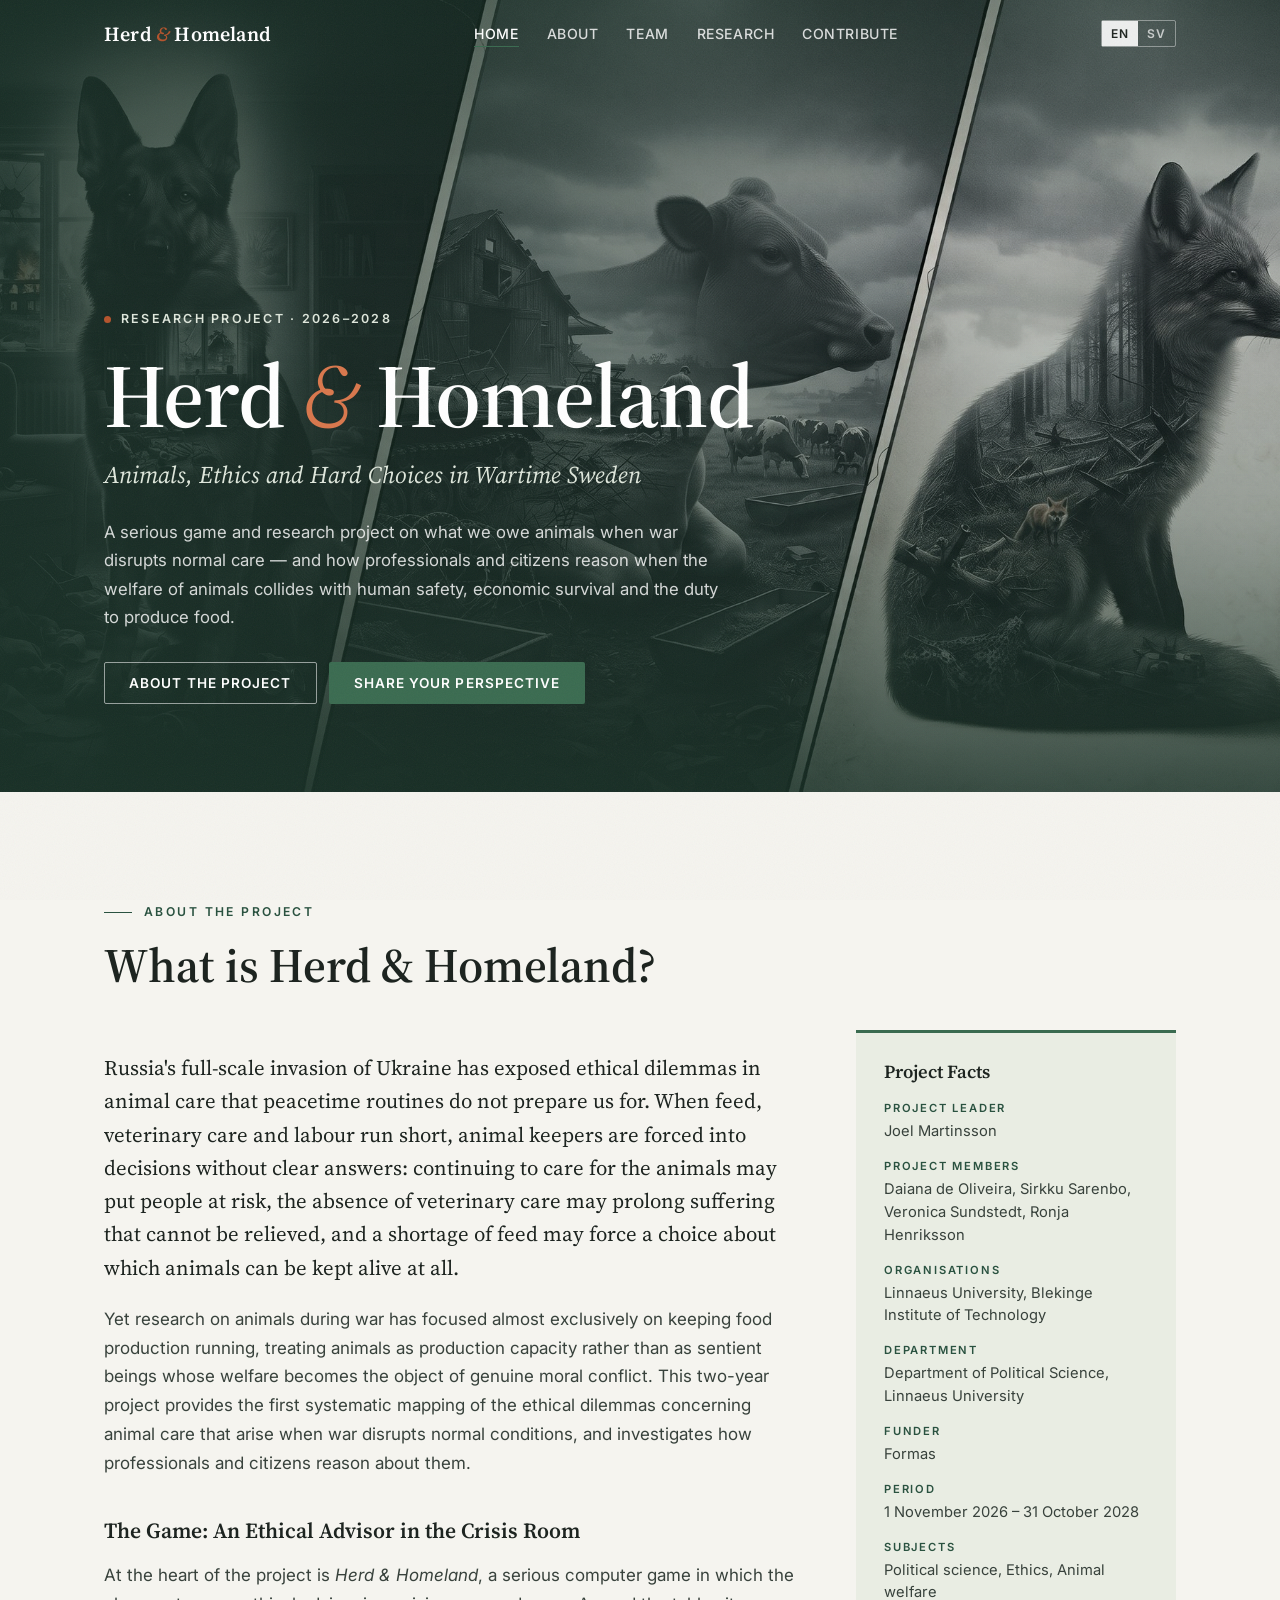
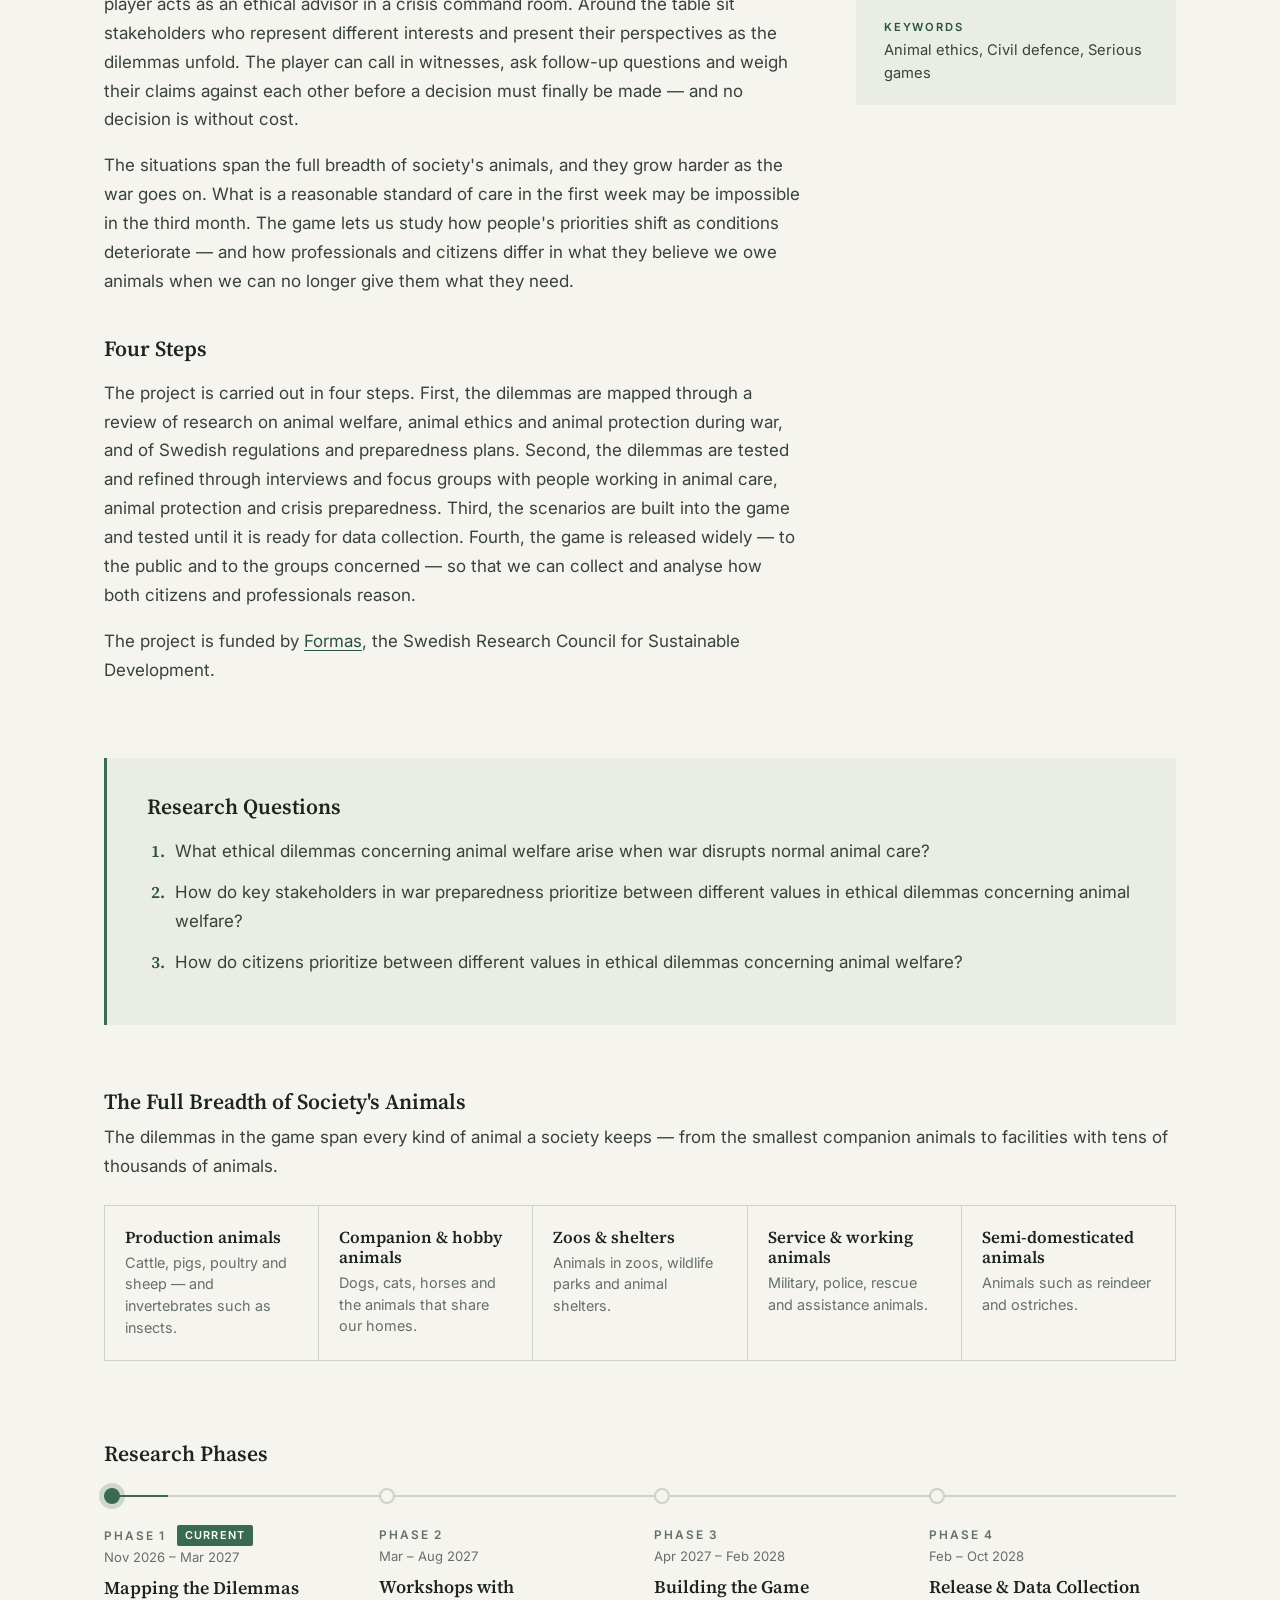
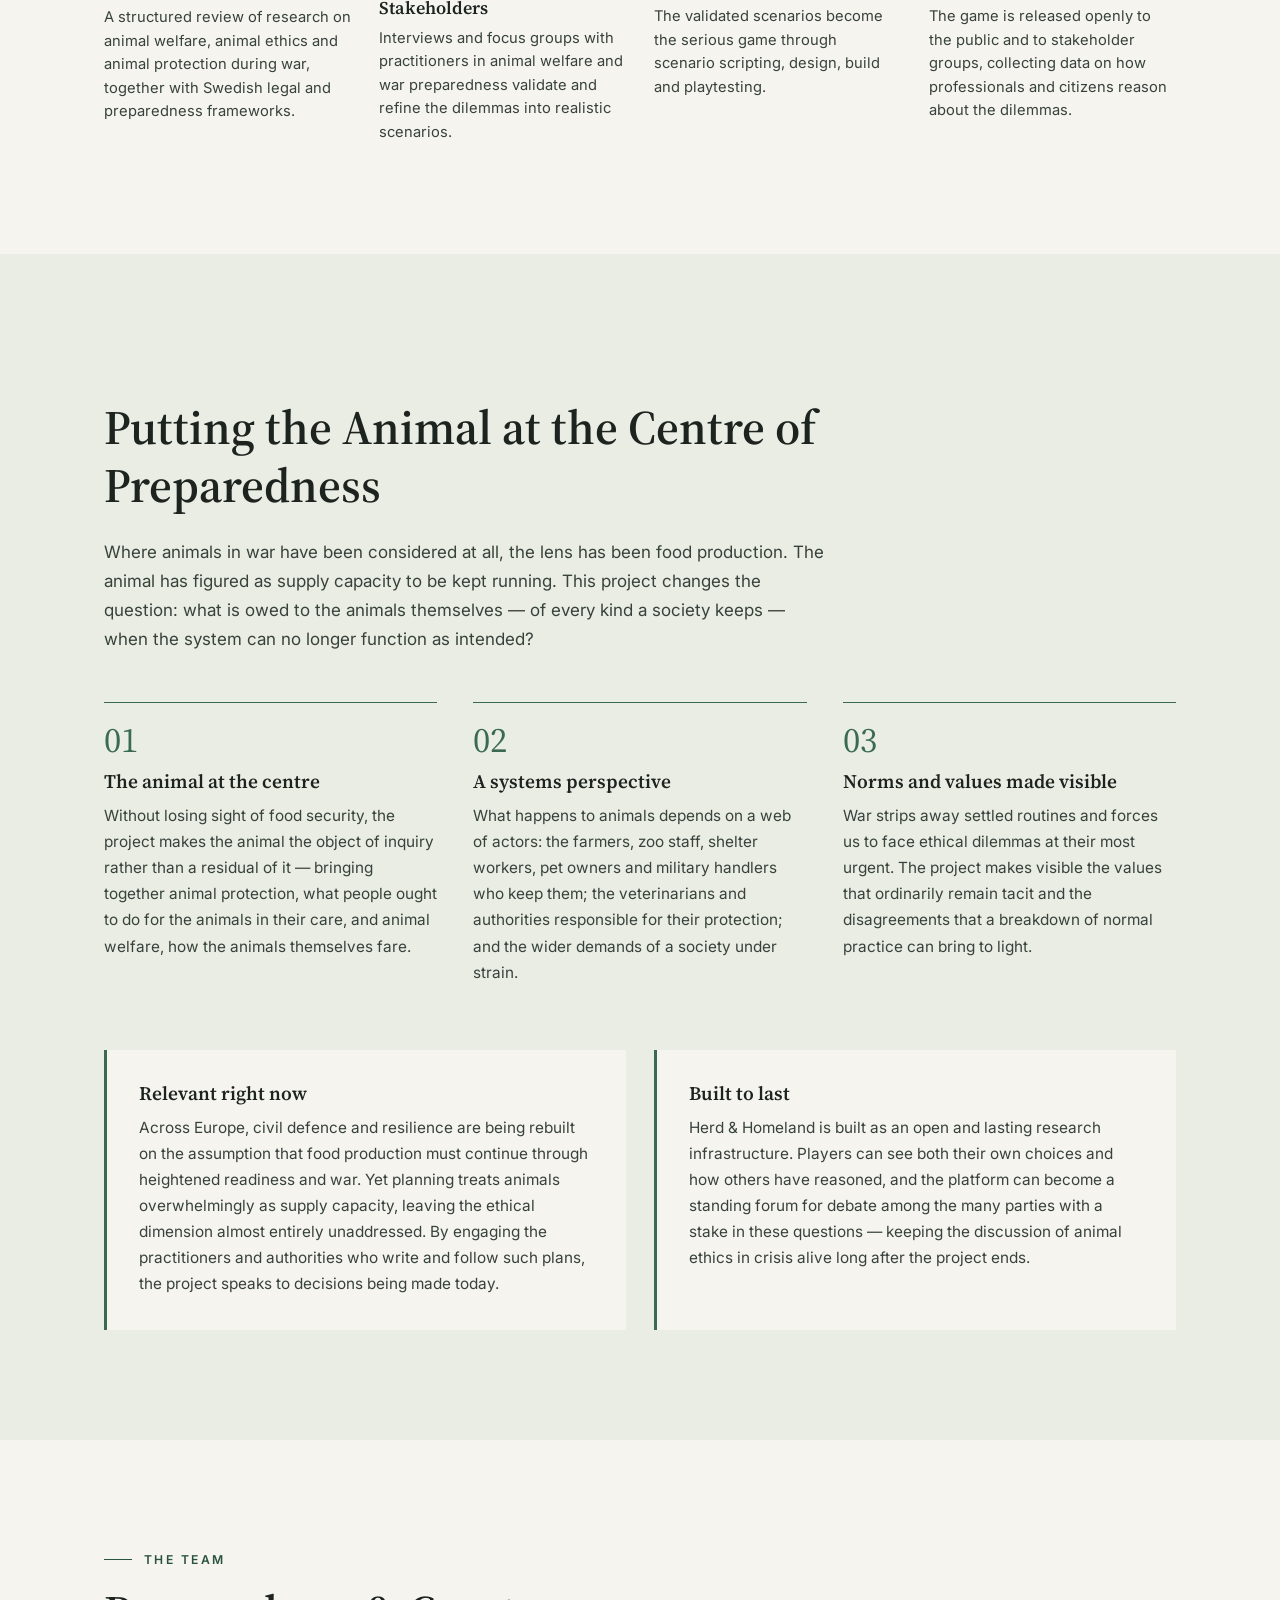
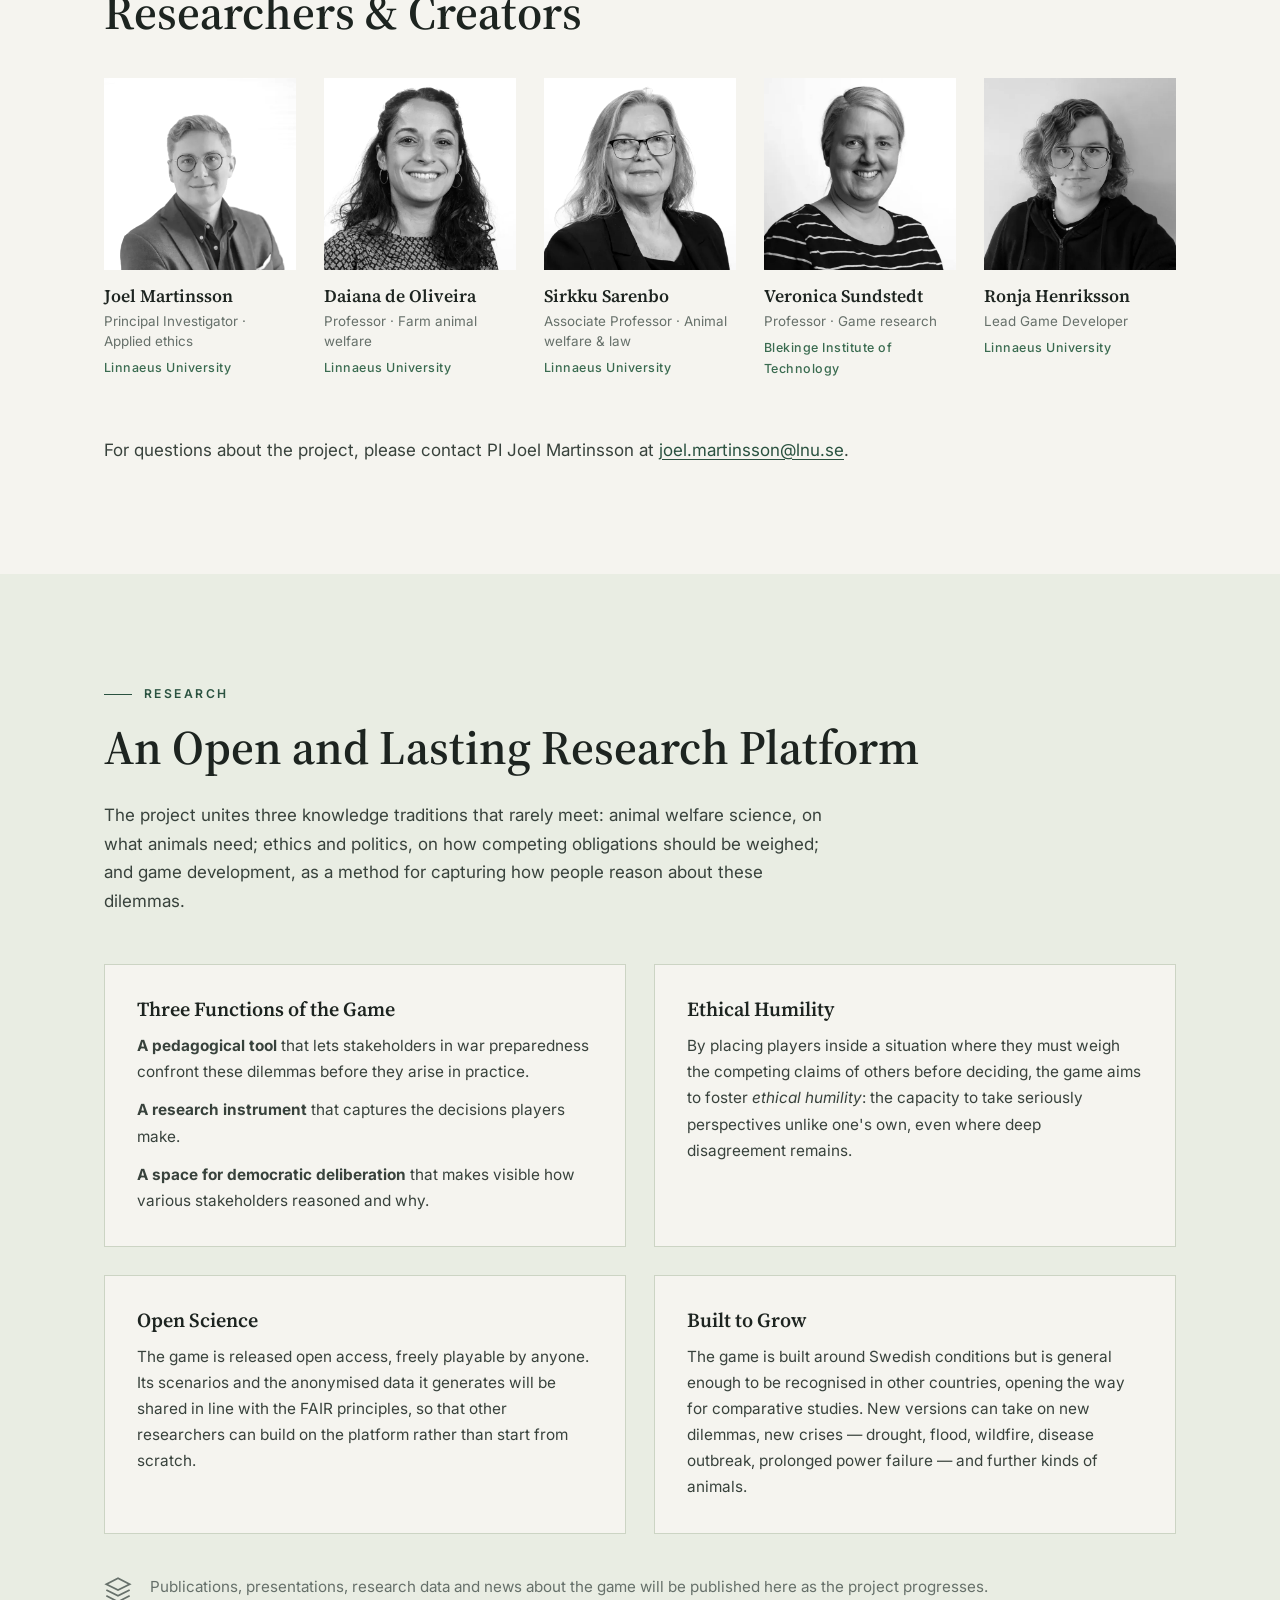
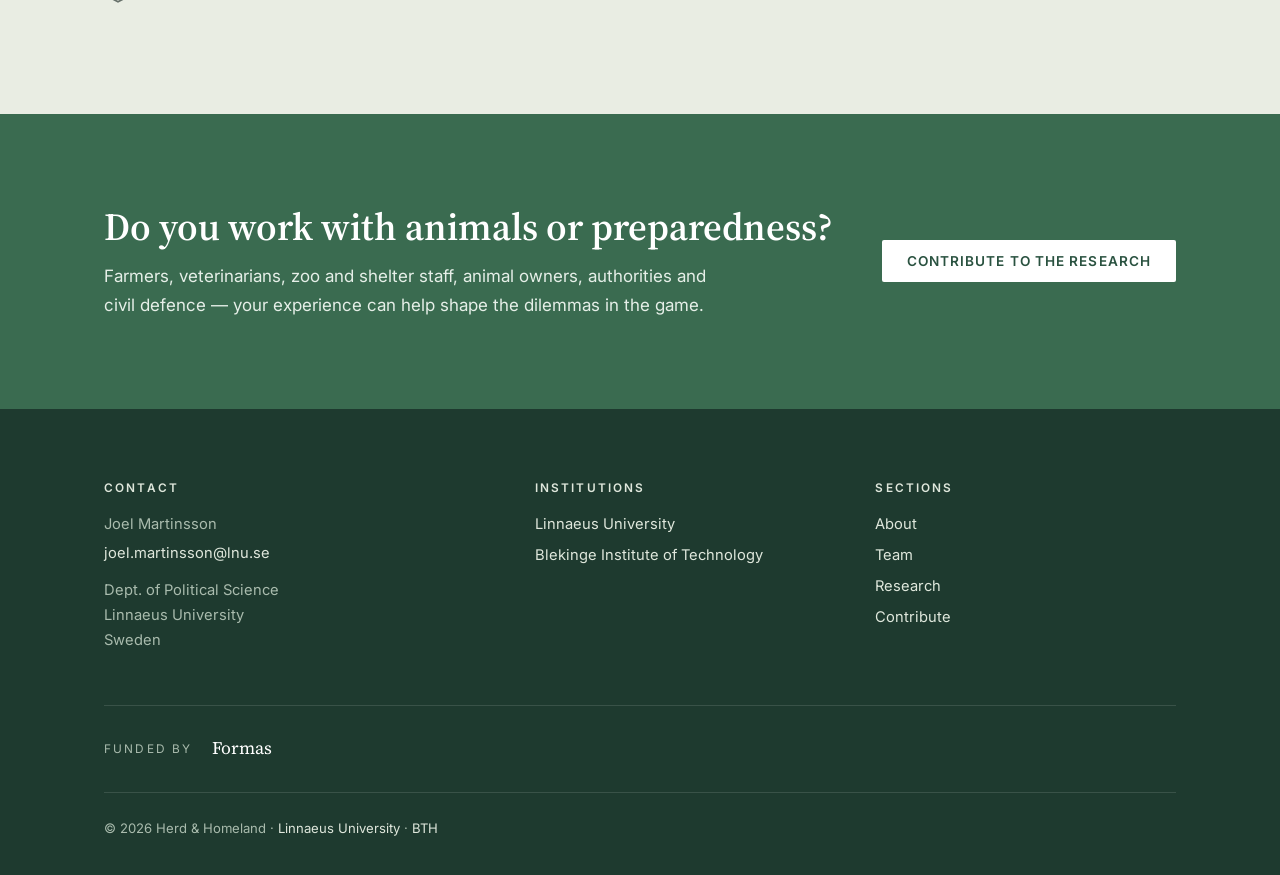
==== index.html @ 8de68e04 "Lighter green design, project facts panel, expanded text and Why It Matters section Co-Authored-By: " ====
<!DOCTYPE html>
<html lang="en">
<head>
    <meta charset="UTF-8">
    <meta name="viewport" content="width=device-width, initial-scale=1.0">
    <title>Herd &amp; Homeland</title>
    <meta name="description" content="Herd &amp; Homeland — a research game on animals, ethics and hard choices in wartime Sweden. A Formas-funded project at Linnaeus University and Blekinge Institute of Technology.">
    <link rel="canonical" href="https://animalsinwar.com/">

    <!-- Open Graph -->
    <meta property="og:type" content="website">
    <meta property="og:url" content="https://animalsinwar.com/">
    <meta property="og:title" content="Herd &amp; Homeland — Animals, Ethics and Hard Choices in Wartime Sweden">
    <meta property="og:description" content="A serious game and research project on the ethical dilemmas of animal care when war disrupts normal conditions.">
    <meta property="og:image" content="https://animalsinwar.com/images/og-image.jpg">
    <meta property="og:locale" content="en_US">
    <meta property="og:locale:alternate" content="sv_SE">
    <meta property="og:site_name" content="Herd &amp; Homeland">

    <!-- Twitter Card -->
    <meta name="twitter:card" content="summary_large_image">
    <meta name="twitter:title" content="Herd &amp; Homeland — Animals, Ethics and Hard Choices in Wartime Sweden">
    <meta name="twitter:description" content="A serious game and research project on the ethical dilemmas of animal care when war disrupts normal conditions.">
    <meta name="twitter:image" content="https://animalsinwar.com/images/og-image.jpg">

    <meta name="keywords" content="Herd and Homeland, animal ethics, animal welfare, civil defence, war preparedness, serious games, Formas, Linnaeus University, BTH">
    <meta name="author" content="Joel Martinsson, Linnaeus University">
    <meta name="robots" content="index, follow">

    <link rel="preconnect" href="https://fonts.googleapis.com">
    <link rel="preconnect" href="https://fonts.gstatic.com" crossorigin>
    <link href="https://fonts.googleapis.com/css2?family=Source+Serif+4:ital,opsz,wght@0,8..60,400;0,8..60,600;1,8..60,400&family=Inter:wght@400;500;600&display=swap" rel="stylesheet">
    <link rel="stylesheet" href="css/style.css?v=3">
    <link rel="icon" type="image/svg+xml" href="images/favicon.svg">
</head>
<body>

    <!-- ===== NAVIGATION ===== -->
    <nav class="navbar" id="navbar">
        <div class="nav-inner">
            <a href="#home" class="nav-logo">Herd <span class="amp">&amp;</span> Homeland</a>
            <ul class="nav-links" id="navLinks">
                <li><a href="#home" class="active" data-en="Home" data-sv="Hem">Home</a></li>
                <li><a href="#about" data-en="About" data-sv="Om projektet">About</a></li>
                <li><a href="#team" data-en="Team" data-sv="Teamet">Team</a></li>
                <li><a href="#research" data-en="Research" data-sv="Forskning">Research</a></li>
                <li><a href="contribute.html" data-en="Contribute" data-sv="Medverka">Contribute</a></li>
            </ul>
            <div class="nav-right">
                <button class="lang-switch" id="langSwitch" aria-label="Switch language / Byt språk">
                    <span class="lang-en active">EN</span>
                    <span class="lang-sv">SV</span>
                </button>
                <button class="mobile-toggle" id="mobileToggle" aria-label="Menu">
                    <span></span><span></span><span></span>
                </button>
            </div>
        </div>
    </nav>

    <!-- ===== HERO ===== -->
    <header id="home" class="hero">
        <div class="hero-bg">
            <img src="images/hero.jpg" alt="" aria-hidden="true">
            <div class="hero-shade"></div>
        </div>
        <div class="hero-content">
            <div class="hero-label">
                <span class="label-dot"></span>
                <span data-en="Research Project · 2026–2028" data-sv="Forskningsprojekt · 2026–2028">Research Project · 2026–2028</span>
            </div>
            <h1>Herd <span class="amp">&amp;</span> Homeland</h1>
            <p class="hero-subtitle" data-en="Animals, Ethics and Hard Choices in Wartime Sweden" data-sv="Djur, etik och svåra val i krigets Sverige">Animals, Ethics and Hard Choices in Wartime Sweden</p>
            <p class="hero-desc" data-en="A serious game and research project on what we owe animals when war disrupts normal care — and how professionals and citizens reason when the welfare of animals collides with human safety, economic survival and the duty to produce food." data-sv="Ett seriöst spel och forskningsprojekt om vad vi är skyldiga djuren när krig stör den normala djurhållningen — och hur yrkesverksamma och medborgare resonerar när djurens välfärd krockar med människors säkerhet, ekonomisk överlevnad och plikten att producera livsmedel.">A serious game and research project on what we owe animals when war disrupts normal care — and how professionals and citizens reason when the welfare of animals collides with human safety, economic survival and the duty to produce food.</p>
            <div class="hero-buttons">
                <a href="#about" class="btn btn-ghost" data-en="About the project" data-sv="Om projektet">About the project</a>
                <a href="contribute.html" class="btn btn-primary" data-en="Share your perspective" data-sv="Dela ditt perspektiv">Share your perspective</a>
            </div>
        </div>
    </header>

    <!-- ===== ABOUT ===== -->
    <section id="about" class="section">
        <div class="container">
            <div class="section-eyebrow" data-en="About the Project" data-sv="Om projektet">About the Project</div>
            <h2 class="section-heading" data-en="What is Herd &amp; Homeland?" data-sv="Vad är Herd &amp; Homeland?">What is Herd &amp; Homeland?</h2>

            <div class="about-layout">
            <div class="about-content">
                <p class="lead" data-en="Russia's full-scale invasion of Ukraine has exposed ethical dilemmas in animal care that peacetime routines do not prepare us for. When feed, veterinary care and labour run short, animal keepers are forced into decisions without clear answers: continuing to care for the animals may put people at risk, the absence of veterinary care may prolong suffering that cannot be relieved, and a shortage of feed may force a choice about which animals can be kept alive at all." data-sv="Rysslands fullskaliga invasion av Ukraina har blottlagt etiska dilemman i djurhållningen som fredstida rutiner inte förbereder oss för. När foder, veterinärvård och arbetskraft brister tvingas djurhållare till beslut utan tydliga svar: att fortsätta vårda djuren kan utsätta människor för fara, avsaknaden av veterinärvård kan förlänga ett lidande som inte kan lindras, och brist på foder kan tvinga fram ett val om vilka djur som överhuvudtaget kan hållas vid liv.">Russia's full-scale invasion of Ukraine has exposed ethical dilemmas in animal care that peacetime routines do not prepare us for. When feed, veterinary care and labour run short, animal keepers are forced into decisions without clear answers: continuing to care for the animals may put people at risk, the absence of veterinary care may prolong suffering that cannot be relieved, and a shortage of feed may force a choice about which animals can be kept alive at all.</p>

                <p data-en="Yet research on animals during war has focused almost exclusively on keeping food production running, treating animals as production capacity rather than as sentient beings whose welfare becomes the object of genuine moral conflict. This two-year project provides the first systematic mapping of the ethical dilemmas concerning animal care that arise when war disrupts normal conditions, and investigates how professionals and citizens reason about them." data-sv="Ändå har forskningen om djur under krig nästan uteslutande handlat om hur livsmedelsproduktionen ska hållas igång, där djuren behandlas som produktionskapacitet snarare än som kännande varelser vars välfärd blir föremål för verklig moralisk konflikt. Detta tvååriga projekt ger den första systematiska kartläggningen av de etiska dilemman kring djuromsorg som uppstår när krig stör den normala djurhållningen, och undersöker hur yrkesverksamma och medborgare resonerar kring dem.">Yet research on animals during war has focused almost exclusively on keeping food production running, treating animals as production capacity rather than as sentient beings whose welfare becomes the object of genuine moral conflict. This two-year project provides the first systematic mapping of the ethical dilemmas concerning animal care that arise when war disrupts normal conditions, and investigates how professionals and citizens reason about them.</p>

                <h3 data-en="The Game: An Ethical Advisor in the Crisis Room" data-sv="Spelet: Etisk rådgivare i krisledningsrummet">The Game: An Ethical Advisor in the Crisis Room</h3>
                <p data-en="At the heart of the project is &lt;em&gt;Herd &amp;amp; Homeland&lt;/em&gt;, a serious computer game in which the player acts as an ethical advisor in a crisis command room. Around the table sit stakeholders who represent different interests and present their perspectives as the dilemmas unfold. The player can call in witnesses, ask follow-up questions and weigh their claims against each other before a decision must finally be made — and no decision is without cost." data-sv="Kärnan i projektet är &lt;em&gt;Herd &amp;amp; Homeland&lt;/em&gt;, ett seriöst datorspel där spelaren axlar rollen som etisk rådgivare i ett krisledningsrum. Runt bordet sitter aktörer som företräder olika intressen och ger sina perspektiv allteftersom dilemmana uppstår. Spelaren kan kalla in vittnen, ställa följdfrågor och väga deras anspråk mot varandra innan ett beslut till sist måste fattas — och inget beslut är utan kostnad.">At the heart of the project is <em>Herd &amp; Homeland</em>, a serious computer game in which the player acts as an ethical advisor in a crisis command room. Around the table sit stakeholders who represent different interests and present their perspectives as the dilemmas unfold. The player can call in witnesses, ask follow-up questions and weigh their claims against each other before a decision must finally be made — and no decision is without cost.</p>


                <p data-en="The situations span the full breadth of society's animals, and they grow harder as the war goes on. What is a reasonable standard of care in the first week may be impossible in the third month. The game lets us study how people's priorities shift as conditions deteriorate — and how professionals and citizens differ in what they believe we owe animals when we can no longer give them what they need." data-sv="Situationerna täcker hela bredden av samhällets djur, och de blir svårare ju längre kriget pågår. Det som är en rimlig standard för omsorg den första veckan kan vara omöjligt den tredje månaden. Spelet låter oss studera hur människors prioriteringar förskjuts när förhållandena försämras — och hur yrkesverksamma och medborgare skiljer sig åt i vad de anser att vi är skyldiga djuren när vi inte längre kan ge dem det de behöver.">The situations span the full breadth of society's animals, and they grow harder as the war goes on. What is a reasonable standard of care in the first week may be impossible in the third month. The game lets us study how people's priorities shift as conditions deteriorate — and how professionals and citizens differ in what they believe we owe animals when we can no longer give them what they need.</p>

                <h3 data-en="Four Steps" data-sv="Fyra steg">Four Steps</h3>
                <p data-en="The project is carried out in four steps. First, the dilemmas are mapped through a review of research on animal welfare, animal ethics and animal protection during war, and of Swedish regulations and preparedness plans. Second, the dilemmas are tested and refined through interviews and focus groups with people working in animal care, animal protection and crisis preparedness. Third, the scenarios are built into the game and tested until it is ready for data collection. Fourth, the game is released widely — to the public and to the groups concerned — so that we can collect and analyse how both citizens and professionals reason." data-sv="Projektet genomförs i fyra steg. Först kartläggs dilemmana genom en genomgång av forskning om djurvälfärd, djuretik och djurskydd vid krig samt av svenska regelverk och beredskapsplaner. I det andra steget prövas och förfinas dilemmana genom intervjuer och fokusgrupper med aktörer inom djuromsorg, djurskydd och krisberedskap. I det tredje steget byggs scenarierna in i spelet och testas tills spelet håller för skarp datainsamling. I det fjärde steget sprids spelet brett, till både allmänhet och berörda intressegrupper, så att vi kan samla in och analysera hur såväl medborgare som yrkesverksamma resonerar.">The project is carried out in four steps. First, the dilemmas are mapped through a review of research on animal welfare, animal ethics and animal protection during war, and of Swedish regulations and preparedness plans. Second, the dilemmas are tested and refined through interviews and focus groups with people working in animal care, animal protection and crisis preparedness. Third, the scenarios are built into the game and tested until it is ready for data collection. Fourth, the game is released widely — to the public and to the groups concerned — so that we can collect and analyse how both citizens and professionals reason.</p>

                <p data-en="The project is funded by &lt;a href='https://formas.se/en/start-page.html' target='_blank' rel='noopener'&gt;Formas&lt;/a&gt;, the Swedish Research Council for Sustainable Development." data-sv="Projektet finansieras av &lt;a href='https://formas.se' target='_blank' rel='noopener'&gt;Formas&lt;/a&gt;, ett statligt forskningsråd för hållbar utveckling.">The project is funded by <a href="https://formas.se/en/start-page.html" target="_blank" rel="noopener">Formas</a>, the Swedish Research Council for Sustainable Development.</p>
            </div>


            <aside class="facts">
                <h3 data-en="Project Facts" data-sv="Fakta om projektet">Project Facts</h3>
                <dl>
                    <dt data-en="Project leader" data-sv="Projektledare">Project leader</dt>
                    <dd>Joel Martinsson</dd>
                    <dt data-en="Project members" data-sv="Projektmedlemmar">Project members</dt>
                    <dd>Daiana de Oliveira, Sirkku Sarenbo, Veronica Sundstedt, Ronja Henriksson</dd>
                    <dt data-en="Organisations" data-sv="Lärosäten">Organisations</dt>
                    <dd data-en="Linnaeus University, Blekinge Institute of Technology" data-sv="Linnéuniversitetet, Blekinge Tekniska Högskola">Linnaeus University, Blekinge Institute of Technology</dd>
                    <dt data-en="Department" data-sv="Institution">Department</dt>
                    <dd data-en="Department of Political Science, Linnaeus University" data-sv="Institutionen för statsvetenskap, Linnéuniversitetet">Department of Political Science, Linnaeus University</dd>
                    <dt data-en="Funder" data-sv="Finansiär">Funder</dt>
                    <dd>Formas</dd>
                    <dt data-en="Period" data-sv="Tidsperiod">Period</dt>
                    <dd data-en="1 November 2026 – 31 October 2028" data-sv="1 november 2026 – 31 oktober 2028">1 November 2026 – 31 October 2028</dd>
                    <dt data-en="Subjects" data-sv="Ämnen">Subjects</dt>
                    <dd data-en="Political science, Ethics, Animal welfare" data-sv="Statsvetenskap, Etik, Djurvälfärd">Political science, Ethics, Animal welfare</dd>
                    <dt data-en="Keywords" data-sv="Nyckelord">Keywords</dt>
                    <dd data-en="Animal ethics, Civil defence, Serious games" data-sv="Djuretik, Civilt försvar, Seriösa spel">Animal ethics, Civil defence, Serious games</dd>
                </dl>
            </aside>
            </div>

            <div class="research-questions">
                <h3 data-en="Research Questions" data-sv="Forskningsfrågor">Research Questions</h3>
                <ol>
                    <li data-en="What ethical dilemmas concerning animal welfare arise when war disrupts normal animal care?" data-sv="Vilka etiska dilemman kring djurvälfärd uppstår när krig stör den normala djurhållningen?">What ethical dilemmas concerning animal welfare arise when war disrupts normal animal care?</li>
                    <li data-en="How do key stakeholders in war preparedness prioritize between different values in ethical dilemmas concerning animal welfare?" data-sv="Hur prioriterar centrala aktörer inom krigsberedskapen mellan olika värden i etiska dilemman kring djurvälfärd?">How do key stakeholders in war preparedness prioritize between different values in ethical dilemmas concerning animal welfare?</li>
                    <li data-en="How do citizens prioritize between different values in ethical dilemmas concerning animal welfare?" data-sv="Hur prioriterar medborgare mellan olika värden i etiska dilemman kring djurvälfärd?">How do citizens prioritize between different values in ethical dilemmas concerning animal welfare?</li>
                </ol>
            </div>

            <div class="animals">
                <h3 data-en="The Full Breadth of Society's Animals" data-sv="Hela bredden av samhällets djur">The Full Breadth of Society's Animals</h3>
                <p data-en="The dilemmas in the game span every kind of animal a society keeps — from the smallest companion animals to facilities with tens of thousands of animals." data-sv="Dilemmana i spelet täcker alla slags djur som ett samhälle håller — från de minsta sällskapsdjuren till anläggningar med tiotusentals djur.">The dilemmas in the game span every kind of animal a society keeps — from the smallest companion animals to facilities with tens of thousands of animals.</p>
                <div class="animals-grid">
                    <div class="animal">
                        <h4 data-en="Production animals" data-sv="Produktionsdjur">Production animals</h4>
                        <p data-en="Cattle, pigs, poultry and sheep — and invertebrates such as insects." data-sv="Nötkreatur, grisar, fjäderfä och får — samt ryggradslösa djur som insekter.">Cattle, pigs, poultry and sheep — and invertebrates such as insects.</p>
                    </div>
                    <div class="animal">
                        <h4 data-en="Companion &amp; hobby animals" data-sv="Sällskaps- &amp; hobbydjur">Companion &amp; hobby animals</h4>
                        <p data-en="Dogs, cats, horses and the animals that share our homes." data-sv="Hundar, katter, hästar och djuren som delar våra hem.">Dogs, cats, horses and the animals that share our homes.</p>
                    </div>
                    <div class="animal">
                        <h4 data-en="Zoos &amp; shelters" data-sv="Djurparker &amp; djurhem">Zoos &amp; shelters</h4>
                        <p data-en="Animals in zoos, wildlife parks and animal shelters." data-sv="Djur i djurparker och på djurhem.">Animals in zoos, wildlife parks and animal shelters.</p>
                    </div>
                    <div class="animal">
                        <h4 data-en="Service &amp; working animals" data-sv="Tjänste- &amp; arbetsdjur">Service &amp; working animals</h4>
                        <p data-en="Military, police, rescue and assistance animals." data-sv="Djur inom försvar, polis, räddningstjänst och som assistansdjur.">Military, police, rescue and assistance animals.</p>
                    </div>
                    <div class="animal">
                        <h4 data-en="Semi-domesticated animals" data-sv="Halvdomesticerade djur">Semi-domesticated animals</h4>
                        <p data-en="Animals such as reindeer and ostriches." data-sv="Djur som renar och strutsar.">Animals such as reindeer and ostriches.</p>
                    </div>
                </div>
            </div>

            <div class="phases">
                <h3 class="phases-heading" data-en="Research Phases" data-sv="Forskningsfaser">Research Phases</h3>
                <div class="phases-track"><div class="phases-progress" style="width: 6%"></div></div>
                <div class="phases-grid">
                    <div class="phase current">
                        <div class="phase-marker"></div>
                        <div class="phase-number"><span data-en="Phase 1" data-sv="Fas 1">Phase 1</span> <span class="phase-badge" data-en="Current" data-sv="Pågår">Current</span></div>
                        <div class="phase-time" data-en="Nov 2026 – Mar 2027" data-sv="Nov 2026 – mars 2027">Nov 2026 – Mar 2027</div>
                        <h4 data-en="Mapping the Dilemmas" data-sv="Kartläggning av dilemmana">Mapping the Dilemmas</h4>
                        <p data-en="A structured review of research on animal welfare, animal ethics and animal protection during war, together with Swedish legal and preparedness frameworks." data-sv="En strukturerad genomgång av forskning om djurvälfärd, djuretik och djurskydd vid krig, samt av svenska regelverk och beredskapsplaner.">A structured review of research on animal welfare, animal ethics and animal protection during war, together with Swedish legal and preparedness frameworks.</p>
                    </div>
                    <div class="phase future">
                        <div class="phase-marker"></div>
                        <div class="phase-number" data-en="Phase 2" data-sv="Fas 2">Phase 2</div>
                        <div class="phase-time" data-en="Mar – Aug 2027" data-sv="Mars – aug 2027">Mar – Aug 2027</div>
                        <h4 data-en="Workshops with Stakeholders" data-sv="Workshops med aktörer">Workshops with Stakeholders</h4>
                        <p data-en="Interviews and focus groups with practitioners in animal welfare and war preparedness validate and refine the dilemmas into realistic scenarios." data-sv="Intervjuer och fokusgrupper med aktörer inom djuromsorg, djurskydd och krisberedskap prövar och förfinar dilemmana till realistiska scenarier.">Interviews and focus groups with practitioners in animal welfare and war preparedness validate and refine the dilemmas into realistic scenarios.</p>
                    </div>
                    <div class="phase future">
                        <div class="phase-marker"></div>
                        <div class="phase-number" data-en="Phase 3" data-sv="Fas 3">Phase 3</div>
                        <div class="phase-time" data-en="Apr 2027 – Feb 2028" data-sv="April 2027 – feb 2028">Apr 2027 – Feb 2028</div>
                        <h4 data-en="Building the Game" data-sv="Spelet byggs">Building the Game</h4>
                        <p data-en="The validated scenarios become the serious game through scenario scripting, design, build and playtesting." data-sv="De prövade scenarierna blir till spelet genom manusarbete, design, utveckling och speltester.">The validated scenarios become the serious game through scenario scripting, design, build and playtesting.</p>
                    </div>
                    <div class="phase future">
                        <div class="phase-marker"></div>
                        <div class="phase-number" data-en="Phase 4" data-sv="Fas 4">Phase 4</div>
                        <div class="phase-time" data-en="Feb – Oct 2028" data-sv="Feb – okt 2028">Feb – Oct 2028</div>
                        <h4 data-en="Release &amp; Data Collection" data-sv="Lansering &amp; datainsamling">Release &amp; Data Collection</h4>
                        <p data-en="The game is released openly to the public and to stakeholder groups, collecting data on how professionals and citizens reason about the dilemmas." data-sv="Spelet släpps öppet för allmänheten och berörda intressegrupper och samlar in data om hur yrkesverksamma och medborgare resonerar kring dilemmana.">The game is released openly to the public and to stakeholder groups, collecting data on how professionals and citizens reason about the dilemmas.</p>
                    </div>
                </div>
            </div>
        </div>
    </section>

    <!-- ===== WHY IT MATTERS ===== -->
    <section id="why" class="section section-alt">
        <div class="container">
            <div class="section-eyebrow" data-en="Why It Matters" data-sv="Därför behövs projektet">Why It Matters</div>
            <h2 class="section-heading" data-en="Putting the Animal at the Centre of Preparedness" data-sv="Djuren i centrum för beredskapen">Putting the Animal at the Centre of Preparedness</h2>
            <p class="section-intro" data-en="Where animals in war have been considered at all, the lens has been food production. The animal has figured as supply capacity to be kept running. This project changes the question: what is owed to the animals themselves — of every kind a society keeps — when the system can no longer function as intended?" data-sv="Där djur i krig överhuvudtaget har uppmärksammats har perspektivet varit livsmedelsproduktion. Djuret har setts som försörjningskapacitet som ska hållas igång. Det här projektet ställer en annan fråga: vad är vi skyldiga djuren själva — alla slags djur som ett samhälle håller — när systemet inte längre kan fungera som det är tänkt?">Where animals in war have been considered at all, the lens has been food production. The animal has figured as supply capacity to be kept running. This project changes the question: what is owed to the animals themselves — of every kind a society keeps — when the system can no longer function as intended?</p>

            <div class="why-grid">
                <div class="why-item">
                    <div class="why-num">01</div>
                    <h3 data-en="The animal at the centre" data-sv="Djuret i centrum">The animal at the centre</h3>
                    <p data-en="Without losing sight of food security, the project makes the animal the object of inquiry rather than a residual of it — bringing together animal protection, what people ought to do for the animals in their care, and animal welfare, how the animals themselves fare." data-sv="Utan att tappa livsmedelsförsörjningen ur sikte gör projektet djuret till föremål för undersökningen i stället för en restpost — och för samman djurskydd, vad människor bör göra för djuren i sin vård, med djurvälfärd, hur djuren själva har det.">Without losing sight of food security, the project makes the animal the object of inquiry rather than a residual of it — bringing together animal protection, what people ought to do for the animals in their care, and animal welfare, how the animals themselves fare.</p>
                </div>
                <div class="why-item">
                    <div class="why-num">02</div>
                    <h3 data-en="A systems perspective" data-sv="Ett systemperspektiv">A systems perspective</h3>
                    <p data-en="What happens to animals depends on a web of actors: the farmers, zoo staff, shelter workers, pet owners and military handlers who keep them; the veterinarians and authorities responsible for their protection; and the wider demands of a society under strain." data-sv="Vad som händer med djuren beror på ett nät av aktörer: lantbrukare, djurparkspersonal, djurhemsarbetare, djurägare och tjänstedjursförare som håller dem; veterinärer och myndigheter som ansvarar för deras skydd; och de bredare krav som ställs på ett samhälle under press.">What happens to animals depends on a web of actors: the farmers, zoo staff, shelter workers, pet owners and military handlers who keep them; the veterinarians and authorities responsible for their protection; and the wider demands of a society under strain.</p>
                </div>
                <div class="why-item">
                    <div class="why-num">03</div>
                    <h3 data-en="Norms and values made visible" data-sv="Normer och värden synliggörs">Norms and values made visible</h3>
                    <p data-en="War strips away settled routines and forces us to face ethical dilemmas at their most urgent. The project makes visible the values that ordinarily remain tacit and the disagreements that a breakdown of normal practice can bring to light." data-sv="Krig river upp invanda rutiner och tvingar oss att möta etiska dilemman när de är som mest akuta. Projektet synliggör de värden som annars förblir outtalade och de meningsskiljaktigheter som ett sammanbrott i den normala verksamheten kan blottlägga.">War strips away settled routines and forces us to face ethical dilemmas at their most urgent. The project makes visible the values that ordinarily remain tacit and the disagreements that a breakdown of normal practice can bring to light.</p>
                </div>
            </div>

            <div class="relevance">
                <div class="relevance-card">
                    <h3 data-en="Relevant right now" data-sv="Relevant redan nu">Relevant right now</h3>
                    <p data-en="Across Europe, civil defence and resilience are being rebuilt on the assumption that food production must continue through heightened readiness and war. Yet planning treats animals overwhelmingly as supply capacity, leaving the ethical dimension almost entirely unaddressed. By engaging the practitioners and authorities who write and follow such plans, the project speaks to decisions being made today." data-sv="Över hela Europa byggs det civila försvaret och samhällets motståndskraft upp igen, utifrån antagandet att livsmedelsproduktionen måste fortsätta under höjd beredskap och krig. Ändå behandlar planeringen djuren främst som försörjningskapacitet, och den etiska dimensionen lämnas nästan helt obesvarad. Genom att involvera de yrkesverksamma och myndigheter som skriver och följer planerna talar projektet direkt till beslut som fattas i dag.">Across Europe, civil defence and resilience are being rebuilt on the assumption that food production must continue through heightened readiness and war. Yet planning treats animals overwhelmingly as supply capacity, leaving the ethical dimension almost entirely unaddressed. By engaging the practitioners and authorities who write and follow such plans, the project speaks to decisions being made today.</p>
                </div>
                <div class="relevance-card">
                    <h3 data-en="Built to last" data-sv="Byggt för att bestå">Built to last</h3>
                    <p data-en="Herd &amp;amp; Homeland is built as an open and lasting research infrastructure. Players can see both their own choices and how others have reasoned, and the platform can become a standing forum for debate among the many parties with a stake in these questions — keeping the discussion of animal ethics in crisis alive long after the project ends." data-sv="Herd &amp;amp; Homeland byggs som en öppen och varaktig forskningsinfrastruktur. Spelarna kan se både sina egna val och hur andra har resonerat, och plattformen kan bli ett stående forum för samtal mellan de många parter som berörs av frågorna — så att diskussionen om djuretik i kris lever vidare långt efter att projektet avslutats.">Herd &amp; Homeland is built as an open and lasting research infrastructure. Players can see both their own choices and how others have reasoned, and the platform can become a standing forum for debate among the many parties with a stake in these questions — keeping the discussion of animal ethics in crisis alive long after the project ends.</p>
                </div>
            </div>
        </div>
    </section>

    <!-- ===== TEAM ===== -->
    <section id="team" class="section">
        <div class="container">
            <div class="section-eyebrow" data-en="The Team" data-sv="Teamet">The Team</div>
            <h2 class="section-heading" data-en="Researchers &amp; Creators" data-sv="Forskare &amp; skapare">Researchers &amp; Creators</h2>
            <div class="team-row">
                <a href="https://joelmartinsson.org" target="_blank" rel="noopener" class="member">
                    <div class="member-img"><img src="images/joel.webp" alt="Joel Martinsson" loading="lazy"></div>
                    <h3>Joel Martinsson</h3>
                    <p class="role" data-en="Principal Investigator · Applied ethics" data-sv="Projektledare · Tillämpad etik">Principal Investigator · Applied ethics</p>
                    <p class="org" data-en="Linnaeus University" data-sv="Linnéuniversitetet">Linnaeus University</p>
                </a>
                <div class="member">
                    <div class="member-img"><img src="images/daiana.webp" alt="Daiana de Oliveira" loading="lazy"></div>
                    <h3>Daiana de Oliveira</h3>
                    <p class="role" data-en="Professor · Farm animal welfare" data-sv="Professor · Lantbruksdjurs välfärd">Professor · Farm animal welfare</p>
                    <p class="org" data-en="Linnaeus University" data-sv="Linnéuniversitetet">Linnaeus University</p>
                </div>
                <div class="member">
                    <div class="member-img"><img src="images/sirkku.webp" alt="Sirkku Sarenbo" loading="lazy"></div>
                    <h3>Sirkku Sarenbo</h3>
                    <p class="role" data-en="Associate Professor · Animal welfare &amp; law" data-sv="Docent · Djurvälfärd &amp; rätt">Associate Professor · Animal welfare &amp; law</p>
                    <p class="org" data-en="Linnaeus University" data-sv="Linnéuniversitetet">Linnaeus University</p>
                </div>
                <a href="https://www.bth.se/om-bth/personer/veronica-sundstedt" target="_blank" rel="noopener" class="member">
                    <div class="member-img"><img src="images/veronica.webp" alt="Veronica Sundstedt" loading="lazy"></div>
                    <h3>Veronica Sundstedt</h3>
                    <p class="role" data-en="Professor · Game research" data-sv="Professor · Spelforskning">Professor · Game research</p>
                    <p class="org" data-en="Blekinge Institute of Technology" data-sv="Blekinge Tekniska Högskola">Blekinge Institute of Technology</p>
                </a>
                <div class="member">
                    <div class="member-img"><img src="images/ronja.webp" alt="Ronja Henriksson" loading="lazy"></div>
                    <h3>Ronja Henriksson</h3>
                    <p class="role" data-en="Lead Game Developer" data-sv="Huvudansvarig spelutvecklare">Lead Game Developer</p>
                    <p class="org" data-en="Linnaeus University" data-sv="Linnéuniversitetet">Linnaeus University</p>
                </div>
            </div>
            <p class="team-contact" data-en="For questions about the project, please contact PI Joel Martinsson at &lt;a href='mailto:joel.martinsson@lnu.se'&gt;joel.martinsson@lnu.se&lt;/a&gt;." data-sv="För frågor om projektet, kontakta projektledare Joel Martinsson på &lt;a href='mailto:joel.martinsson@lnu.se'&gt;joel.martinsson@lnu.se&lt;/a&gt;.">For questions about the project, please contact PI Joel Martinsson at <a href="mailto:joel.martinsson@lnu.se">joel.martinsson@lnu.se</a>.</p>
        </div>
    </section>

    <!-- ===== RESEARCH ===== -->
    <section id="research" class="section section-alt">
        <div class="container">
            <div class="section-eyebrow" data-en="Research" data-sv="Forskning">Research</div>
            <h2 class="section-heading" data-en="An Open and Lasting Research Platform" data-sv="En öppen och varaktig forskningsplattform">An Open and Lasting Research Platform</h2>
            <p class="section-intro" data-en="The project unites three knowledge traditions that rarely meet: animal welfare science, on what animals need; ethics and politics, on how competing obligations should be weighed; and game development, as a method for capturing how people reason about these dilemmas." data-sv="Projektet förenar tre kunskapstraditioner som sällan möts: djurvälfärdsvetenskap, om vad djuren behöver; etik och politik, om hur konkurrerande skyldigheter bör vägas; och spelutveckling, som metod för att fånga hur människor resonerar om dessa dilemman.">The project unites three knowledge traditions that rarely meet: animal welfare science, on what animals need; ethics and politics, on how competing obligations should be weighed; and game development, as a method for capturing how people reason about these dilemmas.</p>

            <div class="research-grid">
                <div class="research-card">
                    <h3 data-en="Three Functions of the Game" data-sv="Spelets tre funktioner">Three Functions of the Game</h3>
                    <p data-en="&lt;strong&gt;A pedagogical tool&lt;/strong&gt; that lets stakeholders in war preparedness confront these dilemmas before they arise in practice." data-sv="&lt;strong&gt;Ett pedagogiskt verktyg&lt;/strong&gt; som låter aktörer inom krigsberedskapen möta dilemmana innan de uppstår i praktiken."><strong>A pedagogical tool</strong> that lets stakeholders in war preparedness confront these dilemmas before they arise in practice.</p>
                    <p data-en="&lt;strong&gt;A research instrument&lt;/strong&gt; that captures the decisions players make." data-sv="&lt;strong&gt;Ett forskningsinstrument&lt;/strong&gt; som fångar de beslut spelarna fattar."><strong>A research instrument</strong> that captures the decisions players make.</p>
                    <p data-en="&lt;strong&gt;A space for democratic deliberation&lt;/strong&gt; that makes visible how various stakeholders reasoned and why." data-sv="&lt;strong&gt;Ett rum för demokratiska samtal&lt;/strong&gt; som synliggör hur olika aktörer resonerade och varför."><strong>A space for democratic deliberation</strong> that makes visible how various stakeholders reasoned and why.</p>
                </div>
                <div class="research-card">
                    <h3 data-en="Ethical Humility" data-sv="Etisk ödmjukhet">Ethical Humility</h3>
                    <p data-en="By placing players inside a situation where they must weigh the competing claims of others before deciding, the game aims to foster &lt;em&gt;ethical humility&lt;/em&gt;: the capacity to take seriously perspectives unlike one's own, even where deep disagreement remains." data-sv="Genom att placera spelarna i en situation där de måste väga andras konkurrerande anspråk innan de beslutar vill spelet främja &lt;em&gt;etisk ödmjukhet&lt;/em&gt;: förmågan att ta perspektiv som skiljer sig från ens egna på allvar, även där djup oenighet kvarstår.">By placing players inside a situation where they must weigh the competing claims of others before deciding, the game aims to foster <em>ethical humility</em>: the capacity to take seriously perspectives unlike one's own, even where deep disagreement remains.</p>
                </div>
                <div class="research-card">
                    <h3 data-en="Open Science" data-sv="Öppen vetenskap">Open Science</h3>
                    <p data-en="The game is released open access, freely playable by anyone. Its scenarios and the anonymised data it generates will be shared in line with the FAIR principles, so that other researchers can build on the platform rather than start from scratch." data-sv="Spelet släpps med öppen tillgång och är fritt att spela för alla. Scenarierna och de avidentifierade data som spelet genererar delas i enlighet med FAIR-principerna, så att andra forskare kan bygga vidare på plattformen i stället för att börja från noll.">The game is released open access, freely playable by anyone. Its scenarios and the anonymised data it generates will be shared in line with the FAIR principles, so that other researchers can build on the platform rather than start from scratch.</p>
                </div>
                <div class="research-card">
                    <h3 data-en="Built to Grow" data-sv="Byggt för att växa">Built to Grow</h3>
                    <p data-en="The game is built around Swedish conditions but is general enough to be recognised in other countries, opening the way for comparative studies. New versions can take on new dilemmas, new crises — drought, flood, wildfire, disease outbreak, prolonged power failure — and further kinds of animals." data-sv="Spelet är byggt kring svenska förhållanden men är allmänt nog för att kännas igen i andra länder, vilket öppnar för jämförande studier. Nya versioner kan ta sig an nya dilemman, nya kriser — torka, översvämning, skogsbrand, smittutbrott, långvariga strömavbrott — och fler slags djur.">The game is built around Swedish conditions but is general enough to be recognised in other countries, opening the way for comparative studies. New versions can take on new dilemmas, new crises — drought, flood, wildfire, disease outbreak, prolonged power failure — and further kinds of animals.</p>
                </div>
            </div>

            <div class="research-coming">
                <svg viewBox="0 0 24 24" width="28" height="28" fill="none" stroke="currentColor" stroke-width="1.5"><path d="M12 2L2 7l10 5 10-5-10-5z"/><path d="M2 17l10 5 10-5"/><path d="M2 12l10 5 10-5"/></svg>
                <p data-en="Publications, presentations, research data and news about the game will be published here as the project progresses." data-sv="Publikationer, presentationer, forskningsdata och nyheter om spelet kommer att publiceras här allteftersom projektet fortskrider.">Publications, presentations, research data and news about the game will be published here as the project progresses.</p>
            </div>
        </div>
    </section>

    <!-- ===== CTA ===== -->
    <section class="cta-band">
        <div class="container cta-inner">
            <div>
                <h2 data-en="Do you work with animals or preparedness?" data-sv="Arbetar du med djur eller beredskap?">Do you work with animals or preparedness?</h2>
                <p data-en="Farmers, veterinarians, zoo and shelter staff, animal owners, authorities and civil defence — your experience can help shape the dilemmas in the game." data-sv="Lantbrukare, veterinärer, personal på djurparker och djurhem, djurägare, myndigheter och civilförsvar — dina erfarenheter kan hjälpa till att forma dilemmana i spelet.">Farmers, veterinarians, zoo and shelter staff, animal owners, authorities and civil defence — your experience can help shape the dilemmas in the game.</p>
            </div>
            <a href="contribute.html" class="btn btn-primary" data-en="Contribute to the research" data-sv="Bidra till forskningen">Contribute to the research</a>
        </div>
    </section>

    <!-- ===== FOOTER ===== -->
    <footer class="footer">
        <div class="container">
            <div class="footer-top">
                <div class="footer-col">
                    <h4 data-en="Contact" data-sv="Kontakt">Contact</h4>
                    <p>Joel Martinsson</p>
                    <p><a href="mailto:joel.martinsson@lnu.se">joel.martinsson@lnu.se</a></p>
                    <p class="footer-address" data-en="Dept. of Political Science&lt;br&gt;Linnaeus University&lt;br&gt;Sweden" data-sv="Institutionen för statsvetenskap&lt;br&gt;Linnéuniversitetet&lt;br&gt;Sverige">Dept. of Political Science<br>Linnaeus University<br>Sweden</p>
                </div>
                <div class="footer-col">
                    <h4 data-en="Institutions" data-sv="Lärosäten">Institutions</h4>
                    <ul>
                        <li><a href="https://lnu.se" target="_blank" rel="noopener" data-en="Linnaeus University" data-sv="Linnéuniversitetet">Linnaeus University</a></li>
                        <li><a href="https://www.bth.se" target="_blank" rel="noopener" data-en="Blekinge Institute of Technology" data-sv="Blekinge Tekniska Högskola">Blekinge Institute of Technology</a></li>
                    </ul>
                </div>
                <div class="footer-col">
                    <h4 data-en="Sections" data-sv="Sektioner">Sections</h4>
                    <ul>
                        <li><a href="#about" data-en="About" data-sv="Om projektet">About</a></li>
                        <li><a href="#team" data-en="Team" data-sv="Teamet">Team</a></li>
                        <li><a href="#research" data-en="Research" data-sv="Forskning">Research</a></li>
                        <li><a href="contribute.html" data-en="Contribute" data-sv="Medverka">Contribute</a></li>
                    </ul>
                </div>
            </div>
            <div class="funded-by">
                <span class="funded-label" data-en="Funded by" data-sv="Finansierat av">Funded by</span>
                <a href="https://formas.se/en/start-page.html" data-en-href="https://formas.se/en/start-page.html" data-sv-href="https://formas.se" target="_blank" rel="noopener" class="funder-link">
                    <span class="funder-name">Formas</span>
                </a>
            </div>
            <div class="footer-bottom">
                <p>&copy; <span id="year">2026</span> Herd &amp; Homeland &middot; <a href="https://lnu.se" target="_blank" rel="noopener" data-en="Linnaeus University" data-sv="Linnéuniversitetet">Linnaeus University</a> &middot; <a href="https://www.bth.se" target="_blank" rel="noopener">BTH</a></p>
            </div>
        </div>
    </footer>

    <script src="js/main.js?v=1"></script>
</body>
</html>
---- css/style.css ----
/* =============================================
   HERD & HOMELAND — Styles
   Monochrome, paper-toned, one warm accent
   ============================================= */

:root {
    --paper:       #f5f4ef;
    --paper-2:     #e9ede3;   /* sage */
    --paper-3:     #dce4d5;
    --ink:         #1d2420;
    --ink-2:       #38423c;
    --ink-3:       #66706a;
    --line:        #ccd4c4;
    --night:       #1e3a2f;   /* forest */
    --night-2:     #28473a;
    --night-text:  #dfe7dc;
    --night-muted: #a9bbad;
    --accent:      #3a6b50;   /* moss green */
    --accent-dark: #2a5240;
    --rust:        #b5532c;   /* the fox / the fire, used sparingly */

    --serif: 'Source Serif 4', Georgia, 'Times New Roman', serif;
    --sans:  'Inter', system-ui, -apple-system, 'Segoe UI', sans-serif;

    --max: 1120px;
    --nav-h: 68px;
}

*, *::before, *::after { box-sizing: border-box; }

html { scroll-behavior: smooth; scroll-padding-top: var(--nav-h); }

body {
    margin: 0;
    background: var(--paper);
    color: var(--ink);
    font-family: var(--sans);
    font-size: 17px;
    line-height: 1.7;
    -webkit-font-smoothing: antialiased;
}

/* faint paper grain over everything */
body::before {
    content: '';
    position: fixed;
    inset: 0;
    pointer-events: none;
    z-index: 1000;
    opacity: .05;
    background-image: url("data:image/svg+xml,%3Csvg xmlns='http://www.w3.org/2000/svg' width='160' height='160'%3E%3Cfilter id='n'%3E%3CfeTurbulence type='fractalNoise' baseFrequency='.9' numOctaves='3' stitchTiles='stitch'/%3E%3C/filter%3E%3Crect width='100%25' height='100%25' filter='url(%23n)'/%3E%3C/svg%3E");
}

img { max-width: 100%; display: block; }

a { color: var(--accent-dark); text-decoration-thickness: 1px; text-underline-offset: 3px; }
a:hover { color: var(--accent); }

h1, h2, h3, h4 { font-family: var(--serif); font-weight: 600; line-height: 1.2; margin: 0; }

.container { max-width: var(--max); margin: 0 auto; padding: 0 24px; }

/* ===== NAV ===== */
.navbar {
    position: fixed;
    top: 0; left: 0; right: 0;
    height: var(--nav-h);
    z-index: 100;
    transition: background .3s, border-color .3s;
    border-bottom: 1px solid transparent;
}
.navbar.scrolled,
.navbar.solid {
    background: rgba(245, 244, 239, .96);
    backdrop-filter: blur(8px);
    border-bottom-color: var(--line);
}
.nav-inner {
    max-width: var(--max);
    height: 100%;
    margin: 0 auto;
    padding: 0 24px;
    display: flex;
    align-items: center;
    justify-content: space-between;
    gap: 24px;
}
.nav-logo {
    font-family: var(--serif);
    font-size: 1.25rem;
    font-weight: 600;
    color: #fff;
    text-decoration: none;
    letter-spacing: .01em;
    white-space: nowrap;
}
.nav-logo .amp { color: var(--rust); font-style: italic; }
.navbar.scrolled .nav-logo,
.navbar.solid .nav-logo { color: var(--ink); }

.nav-links { list-style: none; display: flex; gap: 28px; margin: 0; padding: 0; }
.nav-links a {
    color: rgba(255,255,255,.82);
    text-decoration: none;
    font-size: .88rem;
    font-weight: 500;
    letter-spacing: .04em;
    text-transform: uppercase;
    padding: 4px 0;
    border-bottom: 1px solid transparent;
}
.nav-links a:hover, .nav-links a.active { color: #fff; border-bottom-color: var(--accent); }
.navbar.scrolled .nav-links a,
.navbar.solid .nav-links a { color: var(--ink-2); }
.navbar.scrolled .nav-links a:hover, .navbar.scrolled .nav-links a.active,
.navbar.solid .nav-links a:hover, .navbar.solid .nav-links a.active { color: var(--ink); }

.nav-right { display: flex; align-items: center; gap: 12px; }

.lang-switch {
    display: flex;
    border: 1px solid rgba(255,255,255,.4);
    background: transparent;
    border-radius: 2px;
    padding: 0;
    cursor: pointer;
    font: 600 .75rem var(--sans);
    letter-spacing: .08em;
}
.lang-switch span { padding: 5px 9px; color: rgba(255,255,255,.7); }
.lang-switch span.active { background: rgba(255,255,255,.9); color: var(--ink); }
.navbar.scrolled .lang-switch, .navbar.solid .lang-switch { border-color: var(--ink-3); }
.navbar.scrolled .lang-switch span, .navbar.solid .lang-switch span { color: var(--ink-3); }
.navbar.scrolled .lang-switch span.active, .navbar.solid .lang-switch span.active { background: var(--ink); color: var(--paper); }

.mobile-toggle {
    display: none;
    width: 40px; height: 40px;
    background: none; border: 0; cursor: pointer;
    flex-direction: column; justify-content: center; gap: 5px; padding: 8px;
}
.mobile-toggle span { display: block; height: 2px; background: #fff; transition: transform .25s, opacity .25s; }
.navbar.scrolled .mobile-toggle span, .navbar.solid .mobile-toggle span { background: var(--ink); }
.mobile-toggle.open span:nth-child(1) { transform: translateY(7px) rotate(45deg); }
.mobile-toggle.open span:nth-child(2) { opacity: 0; }
.mobile-toggle.open span:nth-child(3) { transform: translateY(-7px) rotate(-45deg); }

/* ===== HERO ===== */
.hero {
    position: relative;
    min-height: 88vh;
    min-height: 88svh;
    display: flex;
    align-items: flex-end;
    color: #fff;
    background: var(--night);
    overflow: hidden;
}
.hero-bg {
    position: absolute;
    inset: 0;
    background:
        radial-gradient(ellipse at 70% 30%, #3a3c3d 0%, transparent 60%),
        linear-gradient(180deg, #2a2c2d 0%, var(--night) 100%);
}
.hero-bg img {
    width: 100%; height: 100%;
    object-fit: cover;
    object-position: center 35%;
    filter: grayscale(.25) contrast(1.05);
}
.hero-shade {
    position: absolute;
    inset: 0;
    background:
        linear-gradient(90deg, rgba(24,48,38,.78) 0%, rgba(24,48,38,.4) 45%, rgba(24,48,38,.05) 72%),
        linear-gradient(180deg, rgba(24,48,38,.5) 0%, rgba(24,48,38,.08) 30%, rgba(24,48,38,.35) 65%, rgba(24,48,38,.85) 100%);
}
.hero-content {
    position: relative;
    max-width: var(--max);
    width: 100%;
    margin: 0 auto;
    padding: calc(var(--nav-h) + 40px) 24px 88px;
}
.hero-label {
    display: inline-flex;
    align-items: center;
    gap: 10px;
    font-size: .78rem;
    font-weight: 600;
    letter-spacing: .18em;
    text-transform: uppercase;
    color: var(--night-text);
    margin-bottom: 20px;
}
.label-dot { width: 7px; height: 7px; background: var(--rust); border-radius: 50%; }
.hero h1 {
    font-size: clamp(2.8rem, 8vw, 5.6rem);
    font-weight: 600;
    letter-spacing: -.01em;
    line-height: 1.02;
    margin-bottom: 14px;
}
.hero h1 .amp { color: #d9774c; font-style: italic; font-weight: 400; }
.hero-subtitle {
    font-family: var(--serif);
    font-style: italic;
    font-size: clamp(1.1rem, 2.4vw, 1.5rem);
    color: var(--night-text);
    margin: 0 0 22px;
}
.hero-desc { max-width: 620px; color: rgba(255,255,255,.82); font-size: 1.05rem; margin: 0 0 30px; }
.hero-buttons { display: flex; flex-wrap: wrap; gap: 12px; }

/* ===== BUTTONS ===== */
.btn {
    display: inline-block;
    padding: 12px 24px;
    font: 600 .85rem var(--sans);
    letter-spacing: .08em;
    text-transform: uppercase;
    text-decoration: none;
    border: 1px solid transparent;
    border-radius: 2px;
    cursor: pointer;
    transition: background .2s, color .2s, border-color .2s;
}
.btn-primary { background: var(--accent); color: #fff; }
.btn-primary:hover { background: var(--accent-dark); color: #fff; }
.btn-ghost { border-color: rgba(255,255,255,.55); color: #fff; }
.btn-ghost:hover { background: #fff; color: var(--ink); }
.btn-dark { border-color: var(--ink); color: var(--ink); }
.btn-dark:hover { background: var(--ink); color: var(--paper); }

/* ===== SECTIONS ===== */
.section { padding: 110px 0; position: relative; }
.section-alt { background: var(--paper-2); }
.section-dark { background: var(--night); color: var(--night-text); }

.section-eyebrow {
    display: flex;
    align-items: center;
    gap: 12px;
    font-size: .76rem;
    font-weight: 600;
    letter-spacing: .2em;
    text-transform: uppercase;
    color: var(--accent-dark);
    margin-bottom: 14px;
}
.section-eyebrow::before { content: ''; width: 28px; height: 1px; background: currentColor; }
.section-eyebrow.light { color: #b9d6c2; }

.section-heading { font-size: clamp(2rem, 4.4vw, 3rem); margin-bottom: 36px; max-width: 820px; }
.section-heading.light { color: #fff; }
.section-intro { max-width: 720px; color: var(--ink-2); margin: -12px 0 48px; }

.lead { font-family: var(--serif); font-size: 1.3rem; line-height: 1.6; color: var(--ink); }

.about-content { max-width: 820px; }
.about-content p { color: var(--ink-2); }
.about-content .lead { color: var(--ink); }

/* About layout with facts panel */
.about-layout { display: grid; grid-template-columns: minmax(0, 1fr) 320px; gap: 56px; align-items: start; }
.about-content h3 { font-size: 1.35rem; margin: 40px 0 12px; }
.facts {
    position: sticky;
    top: calc(var(--nav-h) + 24px);
    background: var(--paper-2);
    border-top: 3px solid var(--accent);
    padding: 28px 28px 20px;
    font-size: .92rem;
}
.facts h3 { font-size: 1.15rem; margin-bottom: 16px; }
.facts dl { margin: 0; }
.facts dt { font-size: .7rem; font-weight: 600; letter-spacing: .16em; text-transform: uppercase; color: var(--accent-dark); margin-top: 14px; }
.facts dt:first-child { margin-top: 0; }
.facts dd { margin: 2px 0 0; color: var(--ink-2); line-height: 1.55; }

/* Why it matters */
.why-grid { display: grid; grid-template-columns: repeat(3, 1fr); gap: 36px; margin-bottom: 64px; }
.why-item { border-top: 1px solid var(--accent); padding-top: 20px; }
.why-num { font-family: var(--serif); font-size: 2.2rem; line-height: 1; color: var(--accent); margin-bottom: 12px; }
.why-item h3 { font-size: 1.2rem; margin-bottom: 10px; }
.why-item p { margin: 0; color: var(--ink-2); font-size: .96rem; }
.relevance { display: grid; grid-template-columns: 1fr 1fr; gap: 28px; }
.relevance-card { background: var(--paper); padding: 32px; border-left: 3px solid var(--accent); }
.relevance-card h3 { font-size: 1.2rem; margin-bottom: 10px; }
.relevance-card p { margin: 0; color: var(--ink-2); font-size: .96rem; }

/* Research questions */
.research-questions {
    margin: 56px 0;
    padding: 36px 40px;
    background: var(--paper-2);
    border-left: 3px solid var(--accent);
}
.research-questions h3 { font-size: 1.35rem; margin-bottom: 18px; }
.research-questions ol { margin: 0; padding-left: 1.3em; }
.research-questions li { margin-bottom: 12px; padding-left: 6px; color: var(--ink-2); }
.research-questions li::marker { font-family: var(--serif); font-weight: 600; color: var(--accent-dark); }

/* Animals strip */
.animals { margin: 64px 0 0; }
.animals h3 { font-size: 1.35rem; margin-bottom: 8px; }
.animals > p { color: var(--ink-2); margin: 0 0 24px; }
.animals-grid {
    display: grid;
    grid-template-columns: repeat(auto-fill, minmax(190px, 1fr));
    gap: 1px;
    background: var(--line);
    border: 1px solid var(--line);
}
.animal {
    background: var(--paper);
    padding: 22px 20px;
}
.animal h4 { font-size: 1.05rem; margin-bottom: 4px; }
.animal p { margin: 0; font-size: .9rem; color: var(--ink-3); line-height: 1.5; }

/* Phases */
.phases { margin-top: 80px; }
.phases-heading { font-size: 1.35rem; margin-bottom: 28px; }
.phases-track { height: 2px; background: var(--line); position: relative; margin-bottom: 0; }
.phases-progress { position: absolute; left: 0; top: 0; bottom: 0; background: var(--accent); }
.phases-grid {
    display: grid;
    grid-template-columns: repeat(4, 1fr);
    gap: 28px;
}
.phase { padding-top: 28px; position: relative; }
.phase-marker {
    position: absolute;
    top: -9px; left: 0;
    width: 16px; height: 16px;
    border-radius: 50%;
    background: var(--paper);
    border: 2px solid var(--line);
}
.phase.current .phase-marker { border-color: var(--accent); background: var(--accent); box-shadow: 0 0 0 5px rgba(58,107,80,.2); }
.phase.done .phase-marker { border-color: var(--accent-dark); background: var(--accent-dark); }
.phase-number { font-size: .74rem; font-weight: 600; letter-spacing: .16em; text-transform: uppercase; color: var(--ink-3); }
.phase-time { font-size: .82rem; color: var(--ink-3); margin-bottom: 8px; }
.phase-badge {
    display: inline-block;
    margin-left: 6px;
    padding: 1px 8px;
    font-size: .68rem;
    font-weight: 600;
    letter-spacing: .1em;
    text-transform: uppercase;
    background: var(--accent);
    color: #fff;
    border-radius: 2px;
    vertical-align: 1px;
}
.phase h4 { font-size: 1.12rem; margin: 2px 0 8px; }
.phase p { margin: 0; font-size: .92rem; color: var(--ink-2); line-height: 1.6; }
.phase.future { opacity: .78; }

/* ===== TEAM ===== */
.team-row {
    display: grid;
    grid-template-columns: repeat(5, 1fr);
    gap: 28px;
}
.member { text-decoration: none; color: inherit; display: block; }
.member-img {
    aspect-ratio: 1;
    overflow: hidden;
    background: var(--paper-3);
    margin-bottom: 16px;
}
.member-img img {
    width: 100%; height: 100%;
    object-fit: cover;
    filter: grayscale(1) contrast(1.02) brightness(1.04);
    transition: filter .5s, transform .5s;
}
.member:hover .member-img img { filter: grayscale(0); transform: scale(1.03); }
.member h3 { font-size: 1.1rem; color: var(--ink); margin-bottom: 4px; }
.member .role { font-size: .84rem; color: var(--ink-3); line-height: 1.5; margin: 0; }
.member .org { font-size: .78rem; color: var(--accent); font-weight: 500; letter-spacing: .04em; margin: 6px 0 0; }
.team-contact { margin: 56px 0 0; color: var(--ink-2); }

/* ===== RESEARCH ===== */
.research-grid { display: grid; grid-template-columns: 1fr 1fr; gap: 28px; }
.research-card {
    background: var(--paper);
    border: 1px solid var(--line);
    padding: 32px;
}
.research-card h3 { font-size: 1.25rem; margin-bottom: 12px; }
.research-card p { margin: 0 0 12px; color: var(--ink-2); font-size: .96rem; }
.research-card p:last-child { margin-bottom: 0; }
.research-coming {
    margin-top: 40px;
    display: flex;
    gap: 18px;
    align-items: flex-start;
    color: var(--ink-3);
    font-size: .95rem;
}
.research-coming svg { flex: 0 0 auto; margin-top: 2px; }
.research-coming p { margin: 0; }

/* ===== CTA BAND ===== */
.cta-band {
    background: var(--accent);
    color: var(--night-text);
    padding: 90px 0;
    text-align: left;
}
.cta-inner { display: flex; align-items: center; justify-content: space-between; gap: 40px; }
.cta-band h2 { color: #fff; font-size: clamp(1.7rem, 3.4vw, 2.4rem); margin-bottom: 12px; }
.cta-band p { margin: 0; max-width: 620px; color: #e6efe8; }
.cta-band .btn-primary { background: #fff; color: var(--accent-dark); }
.cta-band .btn-primary:hover { background: var(--paper-2); color: var(--accent-dark); }

/* ===== CONTRIBUTE PAGE ===== */
.page-hero {
    position: relative;
    background: var(--night) url('../images/hero.jpg') center 35% / cover no-repeat;
    color: var(--night-text);
    padding: calc(var(--nav-h) + 80px) 0 80px;
}
.page-hero::before {
    content: '';
    position: absolute;
    inset: 0;
    background: linear-gradient(90deg, rgba(24,48,38,.92) 0%, rgba(24,48,38,.75) 55%, rgba(24,48,38,.45) 100%);
}
.page-hero .container { position: relative; }
.page-hero h1 { color: #fff; font-size: clamp(2.2rem, 5.6vw, 3.8rem); margin-bottom: 18px; }
.page-hero p { max-width: 700px; font-size: 1.1rem; margin: 0; }

.who-grid {
    display: grid;
    grid-template-columns: repeat(auto-fill, minmax(240px, 1fr));
    gap: 1px;
    background: var(--line);
    border: 1px solid var(--line);
    margin-bottom: 64px;
}
.who { background: var(--paper); padding: 24px; }
.who h3 { font-size: 1.08rem; margin-bottom: 6px; }
.who p { margin: 0; font-size: .92rem; color: var(--ink-3); line-height: 1.55; }

.how-list { counter-reset: how; list-style: none; padding: 0; margin: 0 0 64px; max-width: 760px; }
.how-list li {
    counter-increment: how;
    position: relative;
    padding: 0 0 26px 60px;
    color: var(--ink-2);
}
.how-list li::before {
    content: counter(how);
    position: absolute;
    left: 0; top: -4px;
    width: 38px; height: 38px;
    border: 1px solid var(--accent);
    border-radius: 50%;
    display: grid;
    place-items: center;
    font-family: var(--serif);
    font-weight: 600;
    color: var(--ink);
}
.how-list strong { color: var(--ink); display: block; font-family: var(--serif); font-size: 1.1rem; font-weight: 600; }

.contact-card {
    display: grid;
    grid-template-columns: 160px 1fr;
    gap: 32px;
    align-items: center;
    background: var(--paper-2);
    border-left: 3px solid var(--accent);
    padding: 36px;
    max-width: 820px;
}
.contact-card img { width: 160px; height: 160px; object-fit: cover; filter: grayscale(1) brightness(1.04); }
.contact-card h3 { font-size: 1.4rem; margin-bottom: 4px; }
.contact-card .title { color: var(--ink-3); margin: 0 0 18px; font-size: .95rem; }
.contact-card .email { font-family: var(--serif); font-size: 1.15rem; margin: 0 0 20px; word-break: break-all; }
.contact-note { max-width: 760px; color: var(--ink-3); font-size: .9rem; margin-top: 32px; }

/* ===== FOOTER ===== */
.footer { background: var(--night); color: var(--night-muted); padding: 72px 0 32px; font-size: .92rem; }
.footer-top { display: grid; grid-template-columns: 1.3fr 1fr 1fr; gap: 40px; margin-bottom: 48px; }
.footer h4 {
    font-family: var(--sans);
    font-size: .74rem;
    letter-spacing: .18em;
    text-transform: uppercase;
    color: var(--night-text);
    margin-bottom: 16px;
}
.footer p { margin: 0 0 4px; }
.footer ul { list-style: none; margin: 0; padding: 0; }
.footer li { margin-bottom: 6px; }
.footer a { color: var(--night-text); text-decoration: none; }
.footer a:hover { color: #fff; text-decoration: underline; }
.footer-address { margin-top: 12px !important; }
.funded-by {
    display: flex;
    align-items: center;
    gap: 20px;
    flex-wrap: wrap;
    padding: 28px 0;
    border-top: 1px solid rgba(255,255,255,.12);
    border-bottom: 1px solid rgba(255,255,255,.12);
}
.funded-label { font-size: .74rem; letter-spacing: .18em; text-transform: uppercase; }
.funder-link { display: inline-flex; align-items: center; gap: 12px; }
.funder-link img { height: 26px; width: auto; }
.funder-name { font-family: var(--serif); font-size: 1.1rem; color: #fff; }
.footer-bottom { padding-top: 24px; font-size: .82rem; }

/* ===== REVEAL ===== */
.reveal { opacity: 0; transform: translateY(16px); transition: opacity .8s ease, transform .8s ease; }
.reveal.visible { opacity: 1; transform: none; }
@media (prefers-reduced-motion: reduce) {
    .reveal { opacity: 1; transform: none; transition: none; }
    html { scroll-behavior: auto; }
}

/* ===== RESPONSIVE ===== */
@media (max-width: 1000px) {
    .about-layout { grid-template-columns: 1fr; gap: 40px; }
    .facts { position: static; }
    .why-grid { grid-template-columns: 1fr; gap: 28px; }
    .team-row { grid-template-columns: repeat(3, 1fr); }
    .phases-grid { grid-template-columns: 1fr 1fr; row-gap: 40px; }
    .phases-track { display: none; }
    .phase { border-top: 2px solid var(--line); }
    .phase.done, .phase.current { border-top-color: var(--accent); }
}

@media (max-width: 820px) {
    .nav-links {
        position: fixed;
        top: var(--nav-h); left: 0; right: 0;
        flex-direction: column;
        gap: 0;
        background: var(--paper);
        border-bottom: 1px solid var(--line);
        padding: 8px 24px 20px;
        transform: translateY(calc(-100% - var(--nav-h)));
        visibility: hidden;
        transition: transform .3s, visibility .3s;
        z-index: -1;
    }
    .nav-links.open { transform: none; visibility: visible; }
    .nav-links a { display: block; padding: 12px 0; color: var(--ink-2) !important; }
    .mobile-toggle { display: flex; }
    .navbar:has(.nav-links.open) { background: var(--paper); border-bottom-color: var(--line); }
    .navbar:has(.nav-links.open) .nav-logo { color: var(--ink); }
    .navbar:has(.nav-links.open) .mobile-toggle span { background: var(--ink); }

    .research-grid, .relevance { grid-template-columns: 1fr; }
    .footer-top { grid-template-columns: 1fr; gap: 32px; }
    .cta-inner { flex-direction: column; align-items: flex-start; }
    .contact-card { grid-template-columns: 1fr; }
}

@media (max-width: 600px) {
    body { font-size: 16px; }
    .container, .nav-inner, .hero-content { padding-left: 16px; padding-right: 16px; }
    .section { padding: 76px 0; }
    .team-row { grid-template-columns: 1fr 1fr; gap: 20px; }
    .phases-grid { grid-template-columns: 1fr; }
    .research-questions { padding: 26px 22px; }
    .research-card, .relevance-card { padding: 24px; }
    .contact-card { padding: 26px 22px; }
    .hero-content { padding-bottom: 64px; }
}
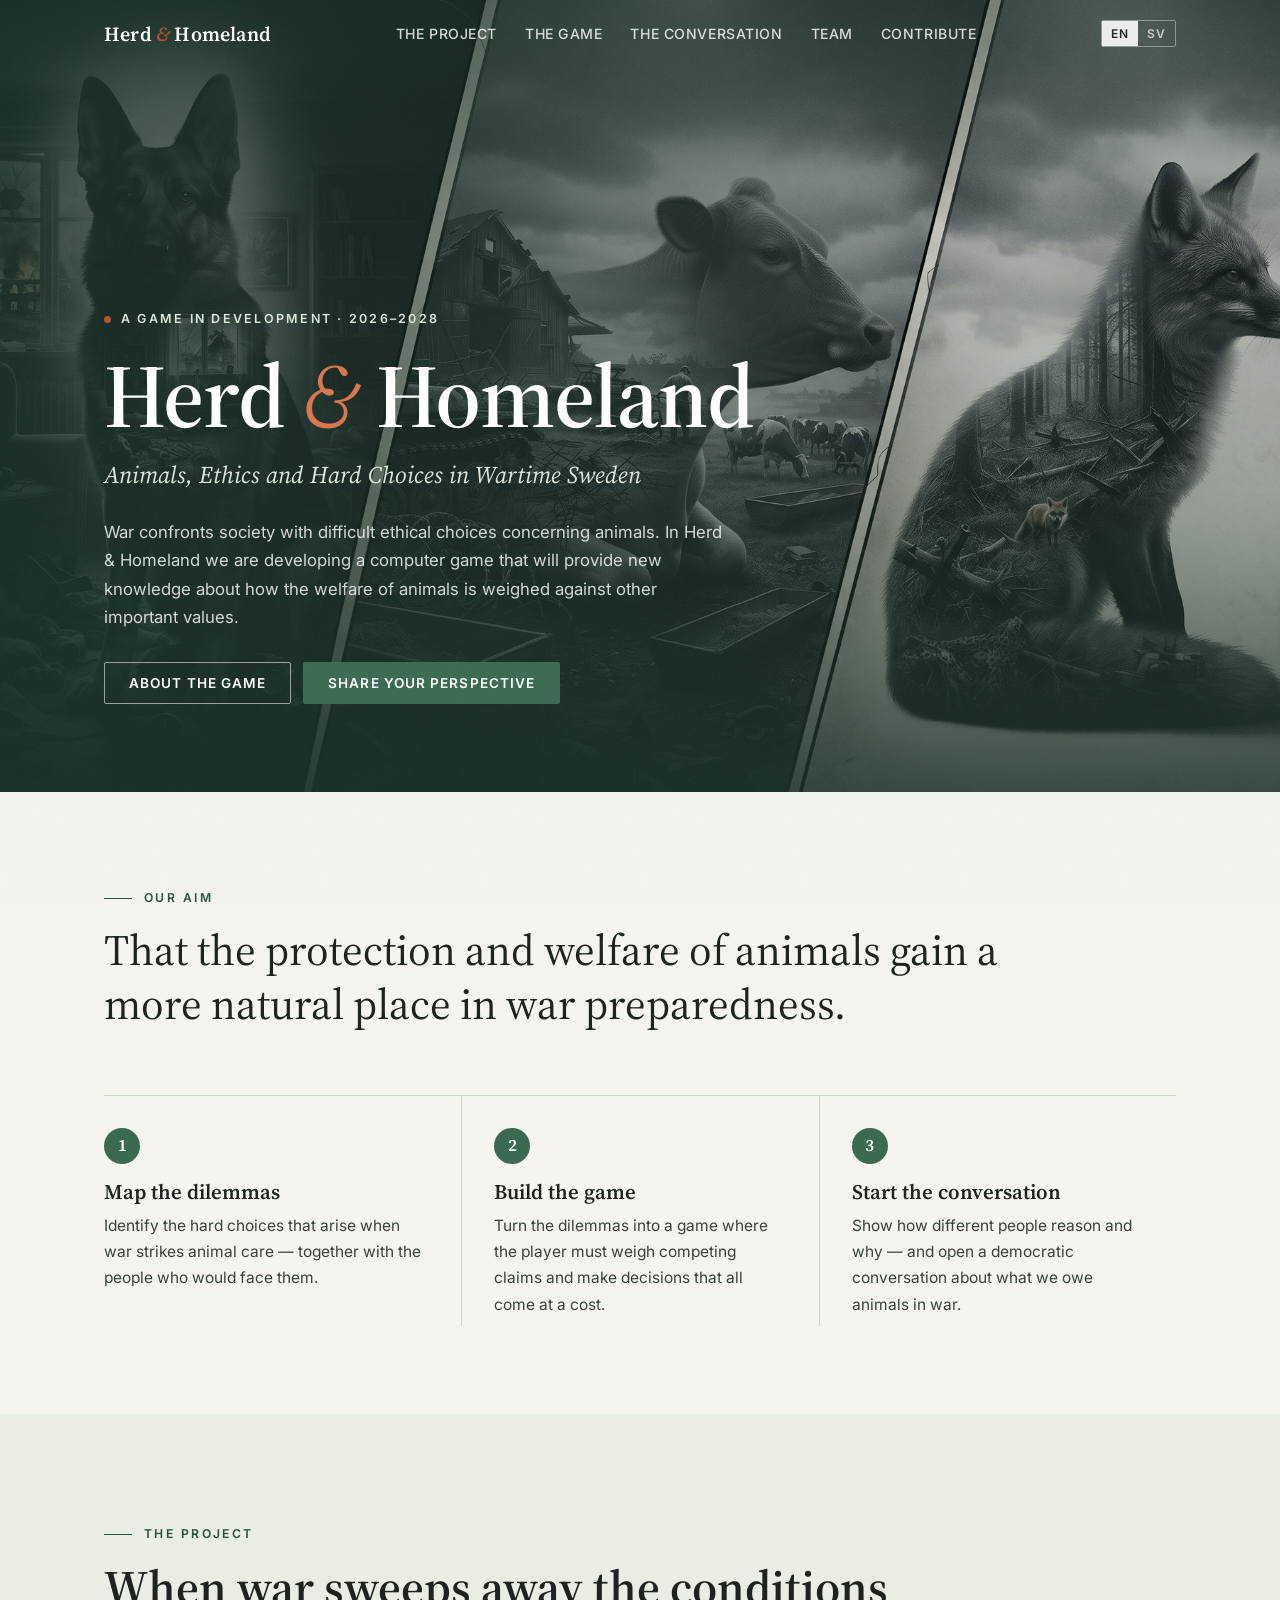
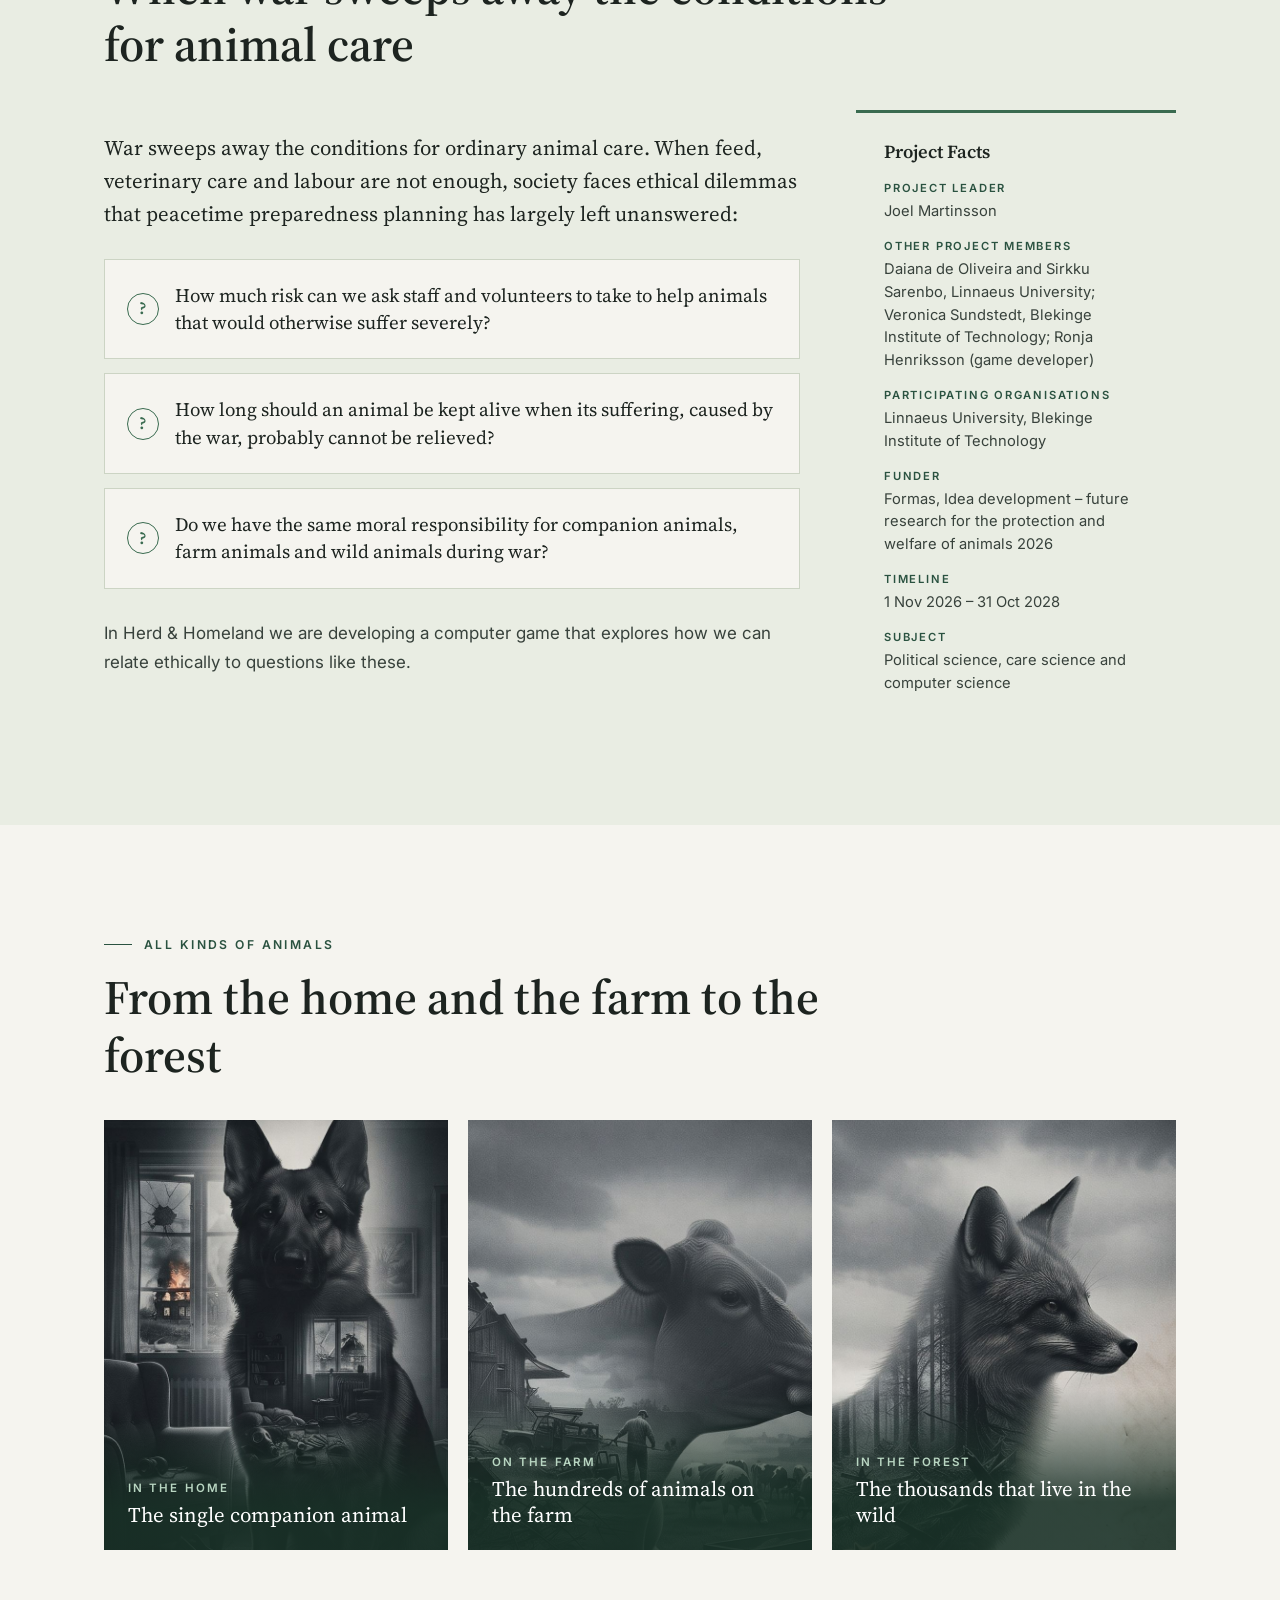
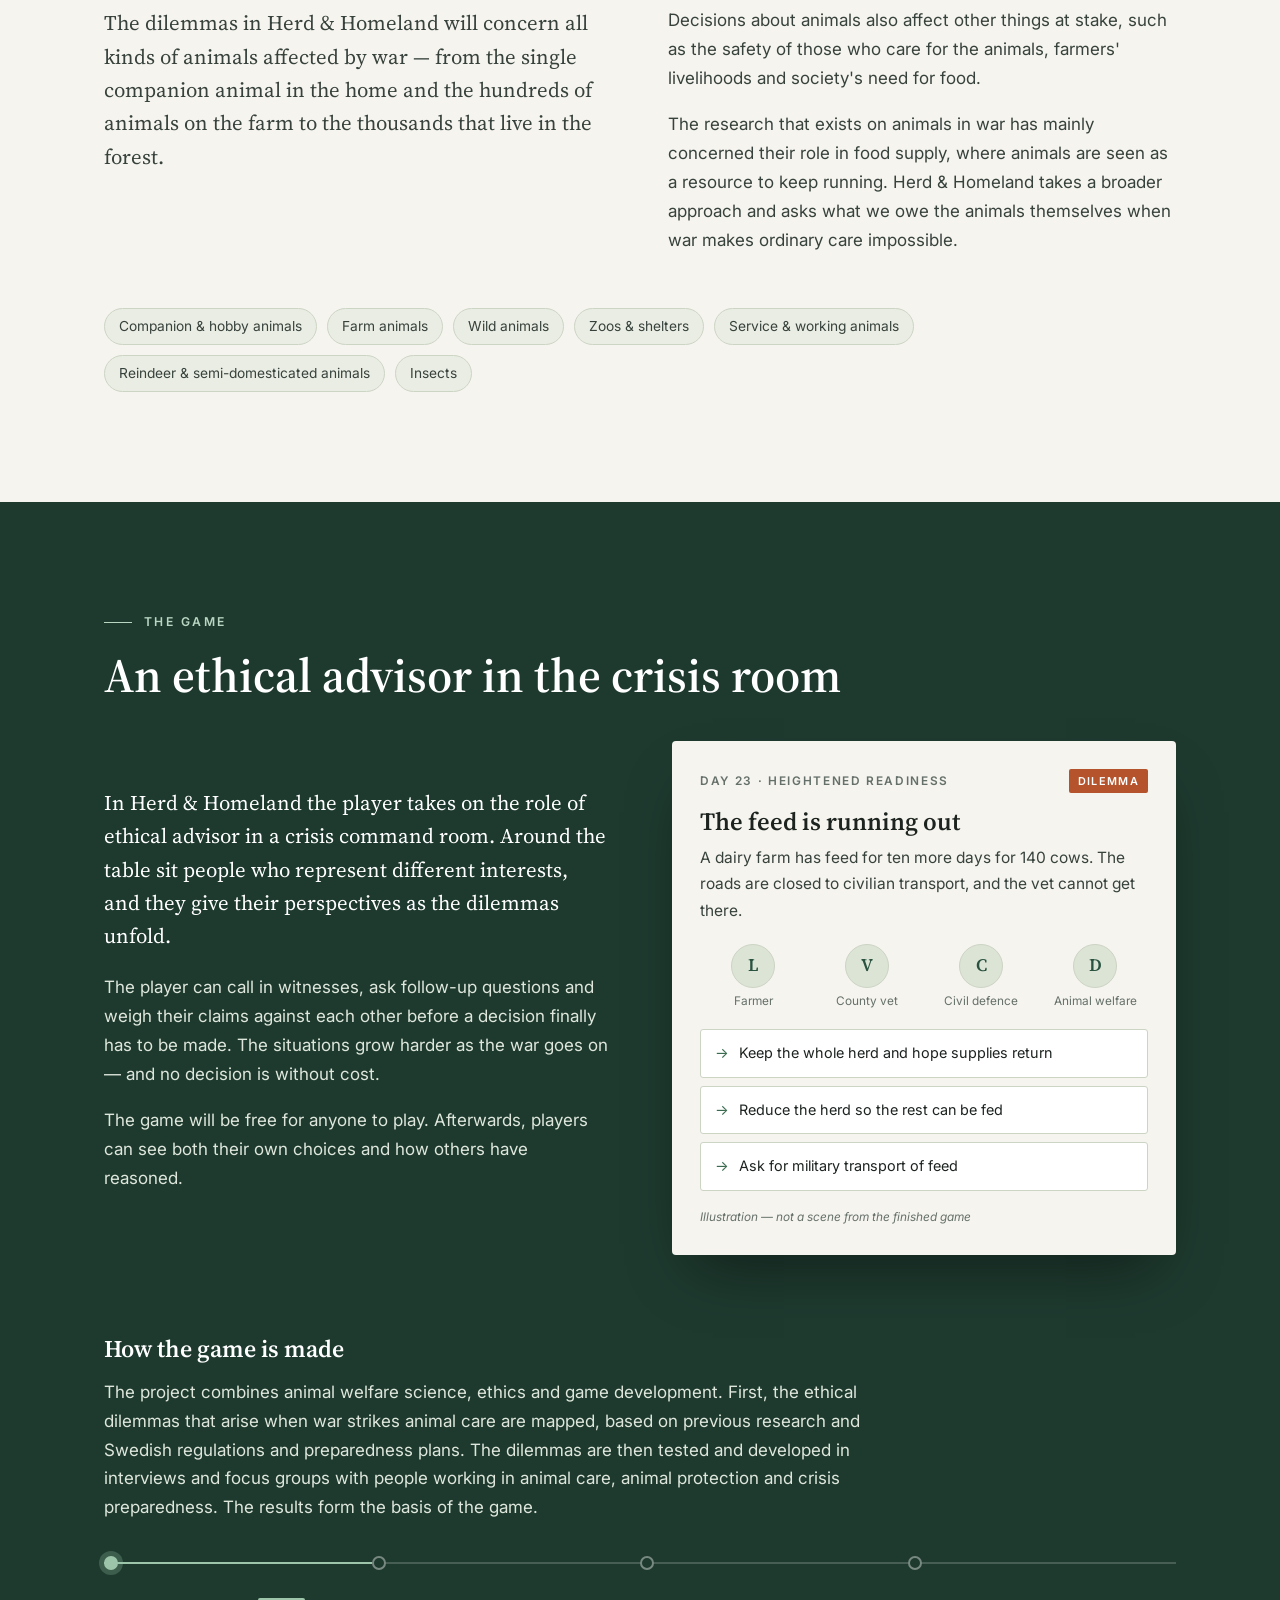
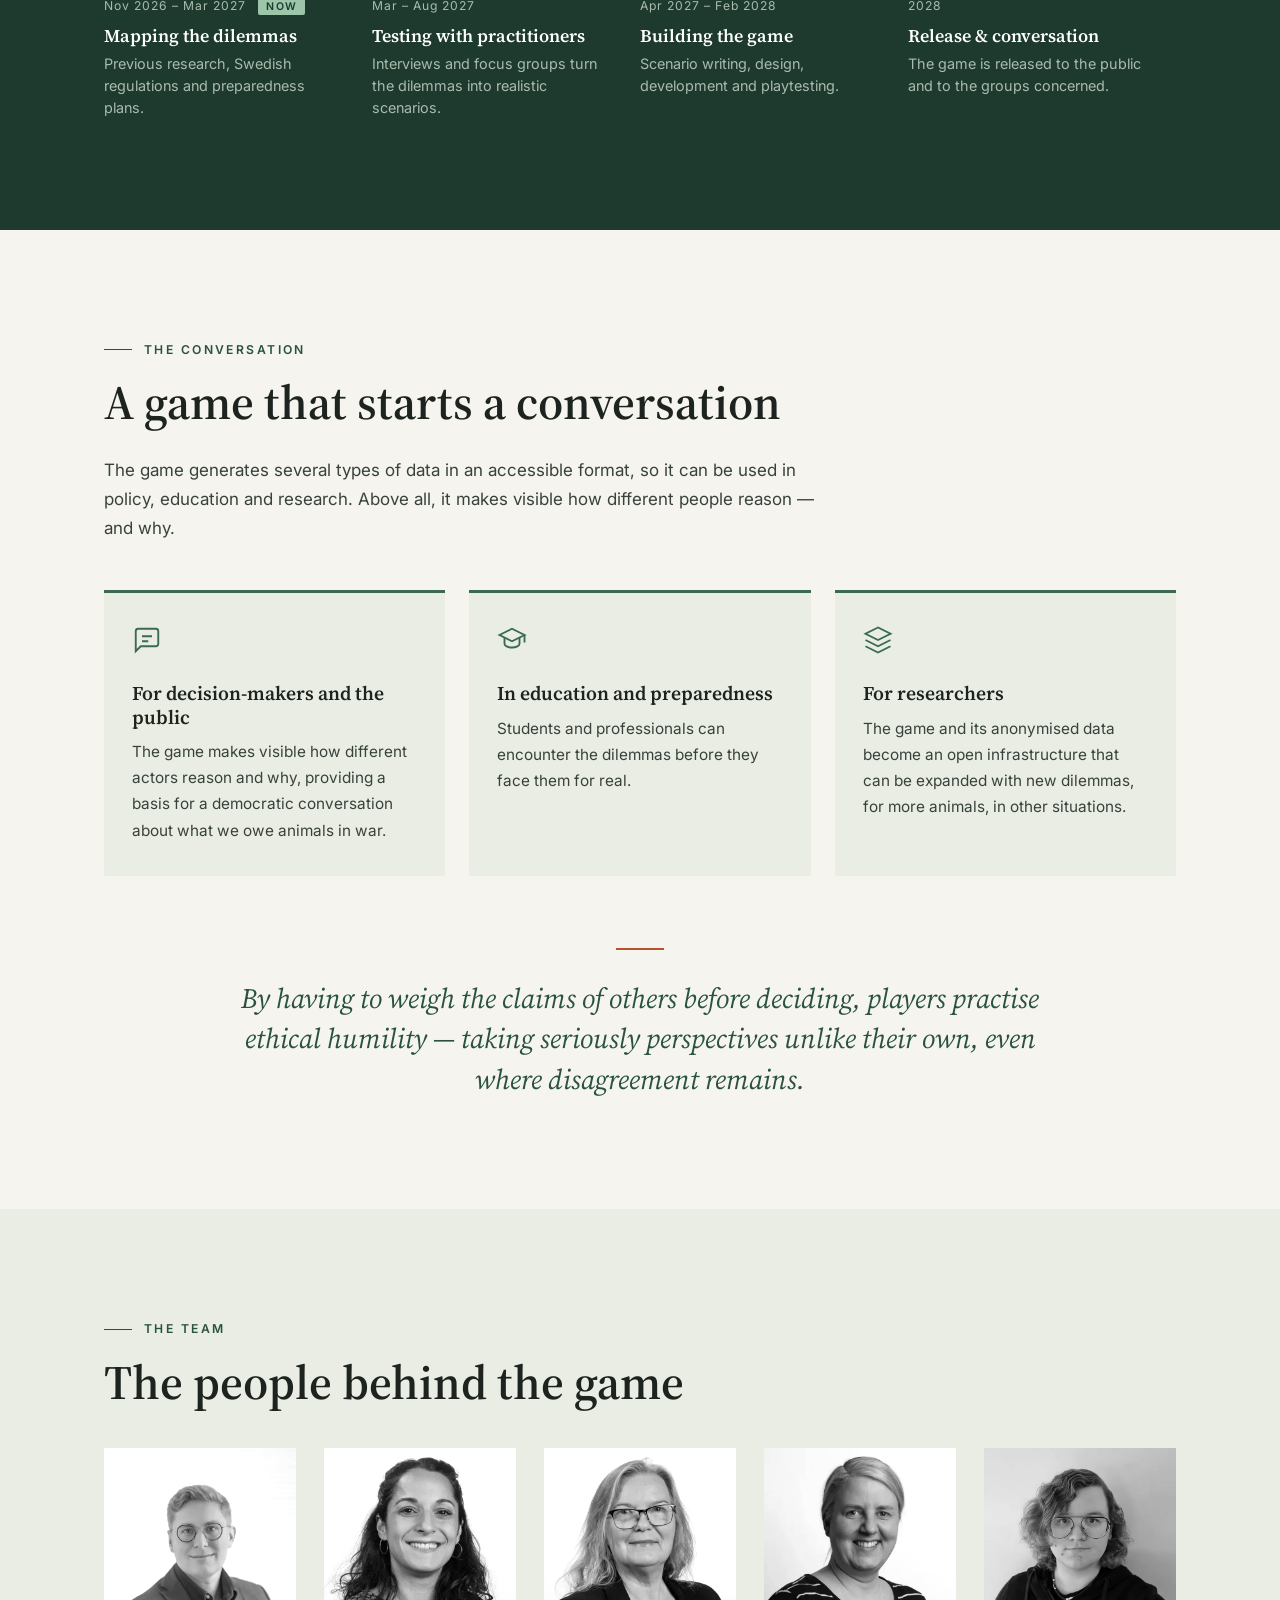
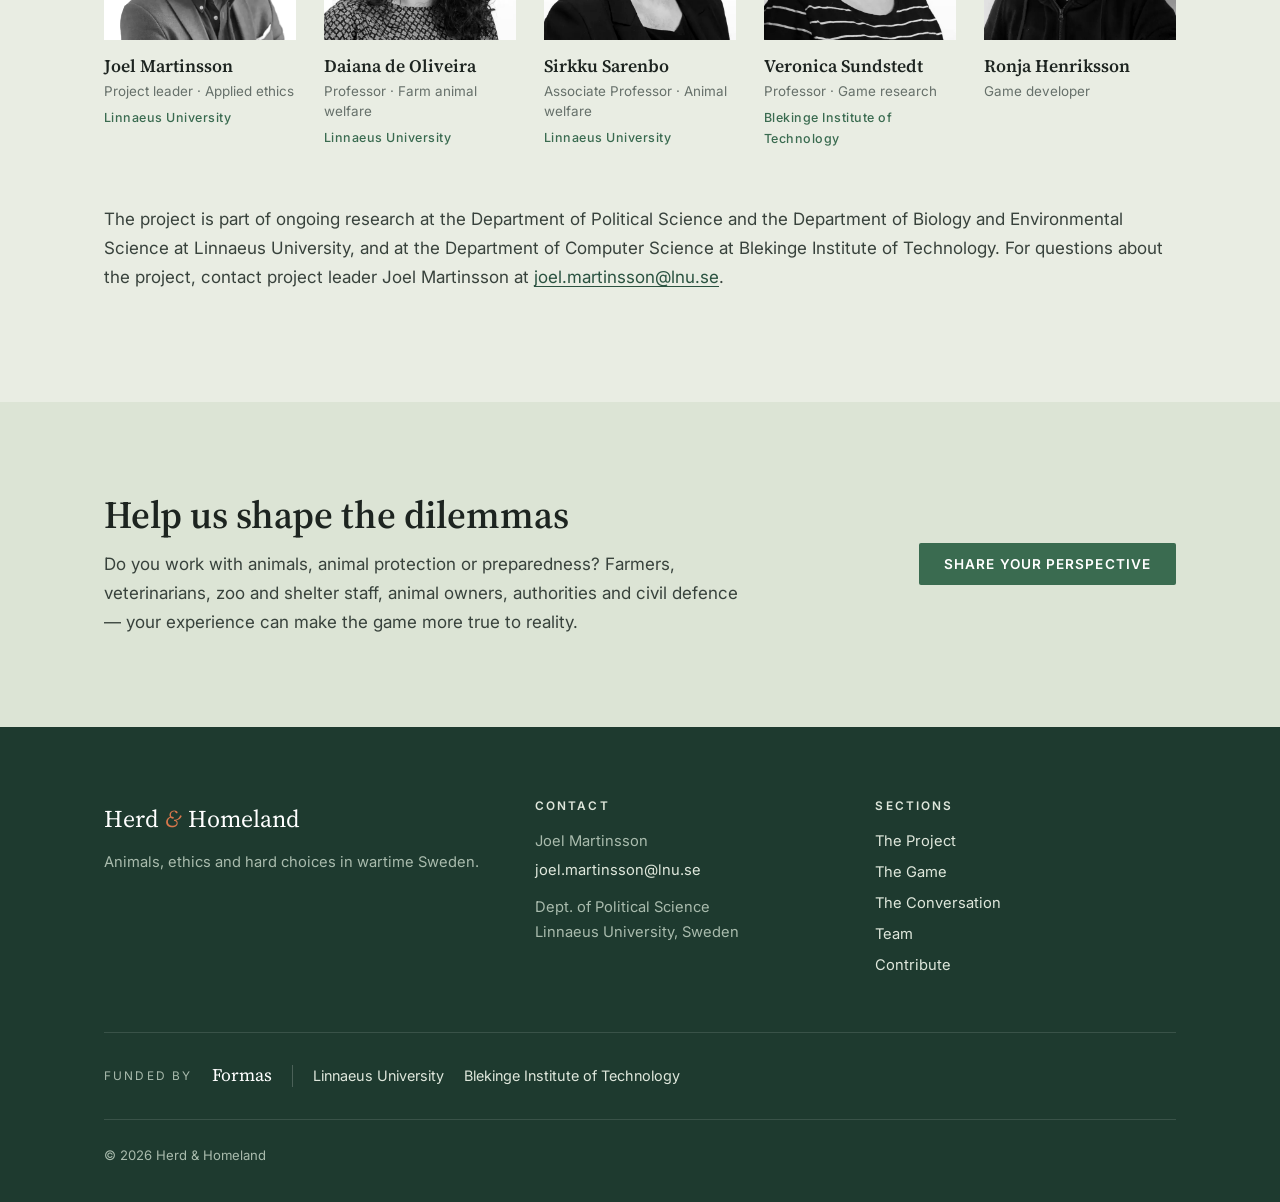
==== commit 467350ad: "Refocus home page on the game and the conversation; LNU project text, animal panels, game mock-up Co" ====
--- a/index.html
+++ b/index.html
@@ -4,14 +4,14 @@
     <meta charset="UTF-8">
     <meta name="viewport" content="width=device-width, initial-scale=1.0">
     <title>Herd &amp; Homeland</title>
-    <meta name="description" content="Herd &amp; Homeland — a research game on animals, ethics and hard choices in wartime Sweden. A Formas-funded project at Linnaeus University and Blekinge Institute of Technology.">
+    <meta name="description" content="Herd &amp; Homeland — a computer game about animals, ethics and hard choices in wartime Sweden. The aim is for the protection and welfare of animals to gain a more natural place in war preparedness.">
     <link rel="canonical" href="https://animalsinwar.com/">
 
     <!-- Open Graph -->
     <meta property="og:type" content="website">
     <meta property="og:url" content="https://animalsinwar.com/">
     <meta property="og:title" content="Herd &amp; Homeland — Animals, Ethics and Hard Choices in Wartime Sweden">
-    <meta property="og:description" content="A serious game and research project on the ethical dilemmas of animal care when war disrupts normal conditions.">
+    <meta property="og:description" content="War confronts society with difficult ethical choices concerning animals. Herd &amp; Homeland is a computer game that lets us face them — and talk about them — before they happen.">
     <meta property="og:image" content="https://animalsinwar.com/images/og-image.jpg">
     <meta property="og:locale" content="en_US">
     <meta property="og:locale:alternate" content="sv_SE">
@@ -20,17 +20,17 @@
     <!-- Twitter Card -->
     <meta name="twitter:card" content="summary_large_image">
     <meta name="twitter:title" content="Herd &amp; Homeland — Animals, Ethics and Hard Choices in Wartime Sweden">
-    <meta name="twitter:description" content="A serious game and research project on the ethical dilemmas of animal care when war disrupts normal conditions.">
+    <meta name="twitter:description" content="War confronts society with difficult ethical choices concerning animals. Herd &amp; Homeland is a computer game that lets us face them — and talk about them — before they happen.">
     <meta name="twitter:image" content="https://animalsinwar.com/images/og-image.jpg">
 
-    <meta name="keywords" content="Herd and Homeland, animal ethics, animal welfare, civil defence, war preparedness, serious games, Formas, Linnaeus University, BTH">
+    <meta name="keywords" content="Herd and Homeland, animals in war, animal ethics, animal welfare, civil defence, war preparedness, serious game, Formas, Linnaeus University, BTH">
     <meta name="author" content="Joel Martinsson, Linnaeus University">
     <meta name="robots" content="index, follow">
 
     <link rel="preconnect" href="https://fonts.googleapis.com">
     <link rel="preconnect" href="https://fonts.gstatic.com" crossorigin>
     <link href="https://fonts.googleapis.com/css2?family=Source+Serif+4:ital,opsz,wght@0,8..60,400;0,8..60,600;1,8..60,400&family=Inter:wght@400;500;600&display=swap" rel="stylesheet">
-    <link rel="stylesheet" href="css/style.css?v=3">
+    <link rel="stylesheet" href="css/style.css?v=4">
     <link rel="icon" type="image/svg+xml" href="images/favicon.svg">
 </head>
 <body>
@@ -40,10 +40,10 @@
         <div class="nav-inner">
             <a href="#home" class="nav-logo">Herd <span class="amp">&amp;</span> Homeland</a>
             <ul class="nav-links" id="navLinks">
-                <li><a href="#home" class="active" data-en="Home" data-sv="Hem">Home</a></li>
-                <li><a href="#about" data-en="About" data-sv="Om projektet">About</a></li>
+                <li><a href="#about" data-en="The Project" data-sv="Projektet">The Project</a></li>
+                <li><a href="#game" data-en="The Game" data-sv="Spelet">The Game</a></li>
+                <li><a href="#conversation" data-en="The Conversation" data-sv="Samtalet">The Conversation</a></li>
                 <li><a href="#team" data-en="Team" data-sv="Teamet">Team</a></li>
-                <li><a href="#research" data-en="Research" data-sv="Forskning">Research</a></li>
                 <li><a href="contribute.html" data-en="Contribute" data-sv="Medverka">Contribute</a></li>
             </ul>
             <div class="nav-right">
@@ -67,187 +67,238 @@
         <div class="hero-content">
             <div class="hero-label">
                 <span class="label-dot"></span>
-                <span data-en="Research Project · 2026–2028" data-sv="Forskningsprojekt · 2026–2028">Research Project · 2026–2028</span>
+                <span data-en="A game in development · 2026–2028" data-sv="Ett spel under utveckling · 2026–2028">A game in development · 2026–2028</span>
             </div>
             <h1>Herd <span class="amp">&amp;</span> Homeland</h1>
             <p class="hero-subtitle" data-en="Animals, Ethics and Hard Choices in Wartime Sweden" data-sv="Djur, etik och svåra val i krigets Sverige">Animals, Ethics and Hard Choices in Wartime Sweden</p>
-            <p class="hero-desc" data-en="A serious game and research project on what we owe animals when war disrupts normal care — and how professionals and citizens reason when the welfare of animals collides with human safety, economic survival and the duty to produce food." data-sv="Ett seriöst spel och forskningsprojekt om vad vi är skyldiga djuren när krig stör den normala djurhållningen — och hur yrkesverksamma och medborgare resonerar när djurens välfärd krockar med människors säkerhet, ekonomisk överlevnad och plikten att producera livsmedel.">A serious game and research project on what we owe animals when war disrupts normal care — and how professionals and citizens reason when the welfare of animals collides with human safety, economic survival and the duty to produce food.</p>
+            <p class="hero-desc" data-en="War confronts society with difficult ethical choices concerning animals. In Herd &amp;amp; Homeland we are developing a computer game that will provide new knowledge about how the welfare of animals is weighed against other important values." data-sv="Krig ställer samhället inför svåra etiska val som rör djuren. I projektet Herd &amp;amp; Homeland utvecklas ett datorspel som ska ge ny kunskap om hur djurens välfärd vägs mot andra viktiga värden.">War confronts society with difficult ethical choices concerning animals. In Herd &amp; Homeland we are developing a computer game that will provide new knowledge about how the welfare of animals is weighed against other important values.</p>
             <div class="hero-buttons">
-                <a href="#about" class="btn btn-ghost" data-en="About the project" data-sv="Om projektet">About the project</a>
+                <a href="#game" class="btn btn-ghost" data-en="About the game" data-sv="Om spelet">About the game</a>
                 <a href="contribute.html" class="btn btn-primary" data-en="Share your perspective" data-sv="Dela ditt perspektiv">Share your perspective</a>
             </div>
         </div>
     </header>
 
-    <!-- ===== ABOUT ===== -->
-    <section id="about" class="section">
-        <div class="container">
-            <div class="section-eyebrow" data-en="About the Project" data-sv="Om projektet">About the Project</div>
-            <h2 class="section-heading" data-en="What is Herd &amp; Homeland?" data-sv="Vad är Herd &amp; Homeland?">What is Herd &amp; Homeland?</h2>
+    <!-- ===== AIM ===== -->
+    <section class="aim">
+        <div class="container">
+            <div class="section-eyebrow" data-en="Our Aim" data-sv="Vårt mål">Our Aim</div>
+            <p class="aim-statement" data-en="That the protection and welfare of animals gain a more natural place in war preparedness." data-sv="Att djurens skydd och välfärd ska få en mer självklar plats i krigsberedskapen.">That the protection and welfare of animals gain a more natural place in war preparedness.</p>
+            <div class="aim-steps">
+                <div class="aim-step">
+                    <span class="aim-step-num">1</span>
+                    <h3 data-en="Map the dilemmas" data-sv="Kartlägga dilemmana">Map the dilemmas</h3>
+                    <p data-en="Identify the hard choices that arise when war strikes animal care — together with the people who would face them." data-sv="Identifiera de svåra val som uppstår när kriget slår mot djurhållningen — tillsammans med dem som skulle ställas inför dem.">Identify the hard choices that arise when war strikes animal care — together with the people who would face them.</p>
+                </div>
+                <div class="aim-step">
+                    <span class="aim-step-num">2</span>
+                    <h3 data-en="Build the game" data-sv="Bygga spelet">Build the game</h3>
+                    <p data-en="Turn the dilemmas into a game where the player must weigh competing claims and make decisions that all come at a cost." data-sv="Göra dilemmana till ett spel där spelaren måste väga konkurrerande anspråk och fatta beslut som alla har ett pris.">Turn the dilemmas into a game where the player must weigh competing claims and make decisions that all come at a cost.</p>
+                </div>
+                <div class="aim-step">
+                    <span class="aim-step-num">3</span>
+                    <h3 data-en="Start the conversation" data-sv="Starta samtalet">Start the conversation</h3>
+                    <p data-en="Show how different people reason and why — and open a democratic conversation about what we owe animals in war." data-sv="Visa hur olika människor resonerar och varför — och öppna för ett demokratiskt samtal om vad vi är skyldiga djuren i krig.">Show how different people reason and why — and open a democratic conversation about what we owe animals in war.</p>
+                </div>
+            </div>
+        </div>
+    </section>
+
+    <!-- ===== THE PROJECT ===== -->
+    <section id="about" class="section section-alt">
+        <div class="container">
+            <div class="section-eyebrow" data-en="The Project" data-sv="Projektet">The Project</div>
+            <h2 class="section-heading" data-en="When war sweeps away the conditions for animal care" data-sv="När kriget slår undan förutsättningarna för djurhållningen">When war sweeps away the conditions for animal care</h2>
 
             <div class="about-layout">
-            <div class="about-content">
-                <p class="lead" data-en="Russia's full-scale invasion of Ukraine has exposed ethical dilemmas in animal care that peacetime routines do not prepare us for. When feed, veterinary care and labour run short, animal keepers are forced into decisions without clear answers: continuing to care for the animals may put people at risk, the absence of veterinary care may prolong suffering that cannot be relieved, and a shortage of feed may force a choice about which animals can be kept alive at all." data-sv="Rysslands fullskaliga invasion av Ukraina har blottlagt etiska dilemman i djurhållningen som fredstida rutiner inte förbereder oss för. När foder, veterinärvård och arbetskraft brister tvingas djurhållare till beslut utan tydliga svar: att fortsätta vårda djuren kan utsätta människor för fara, avsaknaden av veterinärvård kan förlänga ett lidande som inte kan lindras, och brist på foder kan tvinga fram ett val om vilka djur som överhuvudtaget kan hållas vid liv.">Russia's full-scale invasion of Ukraine has exposed ethical dilemmas in animal care that peacetime routines do not prepare us for. When feed, veterinary care and labour run short, animal keepers are forced into decisions without clear answers: continuing to care for the animals may put people at risk, the absence of veterinary care may prolong suffering that cannot be relieved, and a shortage of feed may force a choice about which animals can be kept alive at all.</p>
-
-                <p data-en="Yet research on animals during war has focused almost exclusively on keeping food production running, treating animals as production capacity rather than as sentient beings whose welfare becomes the object of genuine moral conflict. This two-year project provides the first systematic mapping of the ethical dilemmas concerning animal care that arise when war disrupts normal conditions, and investigates how professionals and citizens reason about them." data-sv="Ändå har forskningen om djur under krig nästan uteslutande handlat om hur livsmedelsproduktionen ska hållas igång, där djuren behandlas som produktionskapacitet snarare än som kännande varelser vars välfärd blir föremål för verklig moralisk konflikt. Detta tvååriga projekt ger den första systematiska kartläggningen av de etiska dilemman kring djuromsorg som uppstår när krig stör den normala djurhållningen, och undersöker hur yrkesverksamma och medborgare resonerar kring dem.">Yet research on animals during war has focused almost exclusively on keeping food production running, treating animals as production capacity rather than as sentient beings whose welfare becomes the object of genuine moral conflict. This two-year project provides the first systematic mapping of the ethical dilemmas concerning animal care that arise when war disrupts normal conditions, and investigates how professionals and citizens reason about them.</p>
-
-                <h3 data-en="The Game: An Ethical Advisor in the Crisis Room" data-sv="Spelet: Etisk rådgivare i krisledningsrummet">The Game: An Ethical Advisor in the Crisis Room</h3>
-                <p data-en="At the heart of the project is &lt;em&gt;Herd &amp;amp; Homeland&lt;/em&gt;, a serious computer game in which the player acts as an ethical advisor in a crisis command room. Around the table sit stakeholders who represent different interests and present their perspectives as the dilemmas unfold. The player can call in witnesses, ask follow-up questions and weigh their claims against each other before a decision must finally be made — and no decision is without cost." data-sv="Kärnan i projektet är &lt;em&gt;Herd &amp;amp; Homeland&lt;/em&gt;, ett seriöst datorspel där spelaren axlar rollen som etisk rådgivare i ett krisledningsrum. Runt bordet sitter aktörer som företräder olika intressen och ger sina perspektiv allteftersom dilemmana uppstår. Spelaren kan kalla in vittnen, ställa följdfrågor och väga deras anspråk mot varandra innan ett beslut till sist måste fattas — och inget beslut är utan kostnad.">At the heart of the project is <em>Herd &amp; Homeland</em>, a serious computer game in which the player acts as an ethical advisor in a crisis command room. Around the table sit stakeholders who represent different interests and present their perspectives as the dilemmas unfold. The player can call in witnesses, ask follow-up questions and weigh their claims against each other before a decision must finally be made — and no decision is without cost.</p>
-
-
-                <p data-en="The situations span the full breadth of society's animals, and they grow harder as the war goes on. What is a reasonable standard of care in the first week may be impossible in the third month. The game lets us study how people's priorities shift as conditions deteriorate — and how professionals and citizens differ in what they believe we owe animals when we can no longer give them what they need." data-sv="Situationerna täcker hela bredden av samhällets djur, och de blir svårare ju längre kriget pågår. Det som är en rimlig standard för omsorg den första veckan kan vara omöjligt den tredje månaden. Spelet låter oss studera hur människors prioriteringar förskjuts när förhållandena försämras — och hur yrkesverksamma och medborgare skiljer sig åt i vad de anser att vi är skyldiga djuren när vi inte längre kan ge dem det de behöver.">The situations span the full breadth of society's animals, and they grow harder as the war goes on. What is a reasonable standard of care in the first week may be impossible in the third month. The game lets us study how people's priorities shift as conditions deteriorate — and how professionals and citizens differ in what they believe we owe animals when we can no longer give them what they need.</p>
-
-                <h3 data-en="Four Steps" data-sv="Fyra steg">Four Steps</h3>
-                <p data-en="The project is carried out in four steps. First, the dilemmas are mapped through a review of research on animal welfare, animal ethics and animal protection during war, and of Swedish regulations and preparedness plans. Second, the dilemmas are tested and refined through interviews and focus groups with people working in animal care, animal protection and crisis preparedness. Third, the scenarios are built into the game and tested until it is ready for data collection. Fourth, the game is released widely — to the public and to the groups concerned — so that we can collect and analyse how both citizens and professionals reason." data-sv="Projektet genomförs i fyra steg. Först kartläggs dilemmana genom en genomgång av forskning om djurvälfärd, djuretik och djurskydd vid krig samt av svenska regelverk och beredskapsplaner. I det andra steget prövas och förfinas dilemmana genom intervjuer och fokusgrupper med aktörer inom djuromsorg, djurskydd och krisberedskap. I det tredje steget byggs scenarierna in i spelet och testas tills spelet håller för skarp datainsamling. I det fjärde steget sprids spelet brett, till både allmänhet och berörda intressegrupper, så att vi kan samla in och analysera hur såväl medborgare som yrkesverksamma resonerar.">The project is carried out in four steps. First, the dilemmas are mapped through a review of research on animal welfare, animal ethics and animal protection during war, and of Swedish regulations and preparedness plans. Second, the dilemmas are tested and refined through interviews and focus groups with people working in animal care, animal protection and crisis preparedness. Third, the scenarios are built into the game and tested until it is ready for data collection. Fourth, the game is released widely — to the public and to the groups concerned — so that we can collect and analyse how both citizens and professionals reason.</p>
-
-                <p data-en="The project is funded by &lt;a href='https://formas.se/en/start-page.html' target='_blank' rel='noopener'&gt;Formas&lt;/a&gt;, the Swedish Research Council for Sustainable Development." data-sv="Projektet finansieras av &lt;a href='https://formas.se' target='_blank' rel='noopener'&gt;Formas&lt;/a&gt;, ett statligt forskningsråd för hållbar utveckling.">The project is funded by <a href="https://formas.se/en/start-page.html" target="_blank" rel="noopener">Formas</a>, the Swedish Research Council for Sustainable Development.</p>
-            </div>
-
-
-            <aside class="facts">
-                <h3 data-en="Project Facts" data-sv="Fakta om projektet">Project Facts</h3>
-                <dl>
-                    <dt data-en="Project leader" data-sv="Projektledare">Project leader</dt>
-                    <dd>Joel Martinsson</dd>
-                    <dt data-en="Project members" data-sv="Projektmedlemmar">Project members</dt>
-                    <dd>Daiana de Oliveira, Sirkku Sarenbo, Veronica Sundstedt, Ronja Henriksson</dd>
-                    <dt data-en="Organisations" data-sv="Lärosäten">Organisations</dt>
-                    <dd data-en="Linnaeus University, Blekinge Institute of Technology" data-sv="Linnéuniversitetet, Blekinge Tekniska Högskola">Linnaeus University, Blekinge Institute of Technology</dd>
-                    <dt data-en="Department" data-sv="Institution">Department</dt>
-                    <dd data-en="Department of Political Science, Linnaeus University" data-sv="Institutionen för statsvetenskap, Linnéuniversitetet">Department of Political Science, Linnaeus University</dd>
-                    <dt data-en="Funder" data-sv="Finansiär">Funder</dt>
-                    <dd>Formas</dd>
-                    <dt data-en="Period" data-sv="Tidsperiod">Period</dt>
-                    <dd data-en="1 November 2026 – 31 October 2028" data-sv="1 november 2026 – 31 oktober 2028">1 November 2026 – 31 October 2028</dd>
-                    <dt data-en="Subjects" data-sv="Ämnen">Subjects</dt>
-                    <dd data-en="Political science, Ethics, Animal welfare" data-sv="Statsvetenskap, Etik, Djurvälfärd">Political science, Ethics, Animal welfare</dd>
-                    <dt data-en="Keywords" data-sv="Nyckelord">Keywords</dt>
-                    <dd data-en="Animal ethics, Civil defence, Serious games" data-sv="Djuretik, Civilt försvar, Seriösa spel">Animal ethics, Civil defence, Serious games</dd>
-                </dl>
-            </aside>
-            </div>
-
-            <div class="research-questions">
-                <h3 data-en="Research Questions" data-sv="Forskningsfrågor">Research Questions</h3>
-                <ol>
-                    <li data-en="What ethical dilemmas concerning animal welfare arise when war disrupts normal animal care?" data-sv="Vilka etiska dilemman kring djurvälfärd uppstår när krig stör den normala djurhållningen?">What ethical dilemmas concerning animal welfare arise when war disrupts normal animal care?</li>
-                    <li data-en="How do key stakeholders in war preparedness prioritize between different values in ethical dilemmas concerning animal welfare?" data-sv="Hur prioriterar centrala aktörer inom krigsberedskapen mellan olika värden i etiska dilemman kring djurvälfärd?">How do key stakeholders in war preparedness prioritize between different values in ethical dilemmas concerning animal welfare?</li>
-                    <li data-en="How do citizens prioritize between different values in ethical dilemmas concerning animal welfare?" data-sv="Hur prioriterar medborgare mellan olika värden i etiska dilemman kring djurvälfärd?">How do citizens prioritize between different values in ethical dilemmas concerning animal welfare?</li>
-                </ol>
-            </div>
-
-            <div class="animals">
-                <h3 data-en="The Full Breadth of Society's Animals" data-sv="Hela bredden av samhällets djur">The Full Breadth of Society's Animals</h3>
-                <p data-en="The dilemmas in the game span every kind of animal a society keeps — from the smallest companion animals to facilities with tens of thousands of animals." data-sv="Dilemmana i spelet täcker alla slags djur som ett samhälle håller — från de minsta sällskapsdjuren till anläggningar med tiotusentals djur.">The dilemmas in the game span every kind of animal a society keeps — from the smallest companion animals to facilities with tens of thousands of animals.</p>
-                <div class="animals-grid">
-                    <div class="animal">
-                        <h4 data-en="Production animals" data-sv="Produktionsdjur">Production animals</h4>
-                        <p data-en="Cattle, pigs, poultry and sheep — and invertebrates such as insects." data-sv="Nötkreatur, grisar, fjäderfä och får — samt ryggradslösa djur som insekter.">Cattle, pigs, poultry and sheep — and invertebrates such as insects.</p>
+                <div class="about-content">
+                    <p class="lead" data-en="War sweeps away the conditions for ordinary animal care. When feed, veterinary care and labour are not enough, society faces ethical dilemmas that peacetime preparedness planning has largely left unanswered:" data-sv="Krig slår undan förutsättningarna för den vanliga djurhållningen. När foder, veterinärvård och arbetskraft inte räcker till ställs samhället inför etiska dilemman som beredskapsplaneringen i fredstid i stort sett har lämnat obesvarade:">War sweeps away the conditions for ordinary animal care. When feed, veterinary care and labour are not enough, society faces ethical dilemmas that peacetime preparedness planning has largely left unanswered:</p>
+
+                    <div class="dilemmas">
+                        <blockquote class="dilemma" data-en="How much risk can we ask staff and volunteers to take to help animals that would otherwise suffer severely?" data-sv="Hur stor risk kan vi begära att personal och frivilliga tar för att hjälpa djur som annars kommer drabbas av svåra lidanden?">How much risk can we ask staff and volunteers to take to help animals that would otherwise suffer severely?</blockquote>
+                        <blockquote class="dilemma" data-en="How long should an animal be kept alive when its suffering, caused by the war, probably cannot be relieved?" data-sv="Hur länge bör ett djur hållas vid liv när dess lidande på grund av kriget troligen inte går att lindra?">How long should an animal be kept alive when its suffering, caused by the war, probably cannot be relieved?</blockquote>
+                        <blockquote class="dilemma" data-en="Do we have the same moral responsibility for companion animals, farm animals and wild animals during war?" data-sv="Har vi samma moraliska ansvar för sällskapsdjur, lantbruksdjur och vilda djur under krig?">Do we have the same moral responsibility for companion animals, farm animals and wild animals during war?</blockquote>
                     </div>
-                    <div class="animal">
-                        <h4 data-en="Companion &amp; hobby animals" data-sv="Sällskaps- &amp; hobbydjur">Companion &amp; hobby animals</h4>
-                        <p data-en="Dogs, cats, horses and the animals that share our homes." data-sv="Hundar, katter, hästar och djuren som delar våra hem.">Dogs, cats, horses and the animals that share our homes.</p>
+
+                    <p data-en="In Herd &amp;amp; Homeland we are developing a computer game that explores how we can relate ethically to questions like these." data-sv="I projektet Herd &amp;amp; Homeland utvecklas ett datorspel som undersöker hur vi etiskt kan förhålla oss till frågor som dessa.">In Herd &amp; Homeland we are developing a computer game that explores how we can relate ethically to questions like these.</p>
+                </div>
+
+                <aside class="facts">
+                    <h3 data-en="Project Facts" data-sv="Fakta om projektet">Project Facts</h3>
+                    <dl>
+                        <dt data-en="Project leader" data-sv="Projektledare">Project leader</dt>
+                        <dd>Joel Martinsson</dd>
+                        <dt data-en="Other project members" data-sv="Övriga projektmedlemmar">Other project members</dt>
+                        <dd data-en="Daiana de Oliveira and Sirkku Sarenbo, Linnaeus University; Veronica Sundstedt, Blekinge Institute of Technology; Ronja Henriksson (game developer)" data-sv="Daiana de Oliveira och Sirkku Sarenbo, Linnéuniversitetet; Veronica Sundstedt, Blekinge Tekniska Högskola; Ronja Henriksson (spelutvecklare)">Daiana de Oliveira and Sirkku Sarenbo, Linnaeus University; Veronica Sundstedt, Blekinge Institute of Technology; Ronja Henriksson (game developer)</dd>
+                        <dt data-en="Participating organisations" data-sv="Deltagande organisationer">Participating organisations</dt>
+                        <dd data-en="Linnaeus University, Blekinge Institute of Technology" data-sv="Linnéuniversitetet, Blekinge Tekniska Högskola">Linnaeus University, Blekinge Institute of Technology</dd>
+                        <dt data-en="Funder" data-sv="Finansiär">Funder</dt>
+                        <dd data-en="Formas, Idea development – future research for the protection and welfare of animals 2026" data-sv="Formas, Idéutveckling – framtidens forskning för djurens skydd och välbefinnande 2026">Formas, Idea development – future research for the protection and welfare of animals 2026</dd>
+                        <dt data-en="Timeline" data-sv="Tidsplan">Timeline</dt>
+                        <dd data-en="1 Nov 2026 – 31 Oct 2028" data-sv="1 nov 2026 – 31 okt 2028">1 Nov 2026 – 31 Oct 2028</dd>
+                        <dt data-en="Subject" data-sv="Ämne">Subject</dt>
+                        <dd data-en="Political science, care science and computer science" data-sv="Statsvetenskap, vårdvetenskap och datavetenskap">Political science, care science and computer science</dd>
+                    </dl>
+                </aside>
+            </div>
+        </div>
+    </section>
+
+    <!-- ===== ALL KINDS OF ANIMALS ===== -->
+    <section id="animals" class="section">
+        <div class="container">
+            <div class="section-eyebrow" data-en="All Kinds of Animals" data-sv="Alla slags djur">All Kinds of Animals</div>
+            <h2 class="section-heading" data-en="From the home and the farm to the forest" data-sv="Från hemmet och gården till skogen">From the home and the farm to the forest</h2>
+
+            <div class="panels">
+                <figure class="panel">
+                    <img src="images/panel-dog.jpg" alt="" loading="lazy">
+                    <figcaption>
+                        <span class="panel-kicker" data-en="In the home" data-sv="I hemmet">In the home</span>
+                        <span class="panel-title" data-en="The single companion animal" data-sv="Det enskilda sällskapsdjuret">The single companion animal</span>
+                    </figcaption>
+                </figure>
+                <figure class="panel">
+                    <img src="images/panel-cow.jpg" alt="" loading="lazy">
+                    <figcaption>
+                        <span class="panel-kicker" data-en="On the farm" data-sv="På gården">On the farm</span>
+                        <span class="panel-title" data-en="The hundreds of animals on the farm" data-sv="De hundratals djuren på gården">The hundreds of animals on the farm</span>
+                    </figcaption>
+                </figure>
+                <figure class="panel">
+                    <img src="images/panel-fox.jpg" alt="" loading="lazy">
+                    <figcaption>
+                        <span class="panel-kicker" data-en="In the forest" data-sv="I skogen">In the forest</span>
+                        <span class="panel-title" data-en="The thousands that live in the wild" data-sv="De tusentals som lever i skogen">The thousands that live in the wild</span>
+                    </figcaption>
+                </figure>
+            </div>
+
+            <div class="two-col">
+                <p class="lead" data-en="The dilemmas in Herd &amp;amp; Homeland will concern all kinds of animals affected by war — from the single companion animal in the home and the hundreds of animals on the farm to the thousands that live in the forest." data-sv="Dilemmana i Herd &amp;amp; Homeland kommer att röra alla slags djur som drabbas av krig, från det enskilda sällskapsdjuret i hemmet och de hundratals djuren på gården till de tusentals som lever i skogen.">The dilemmas in Herd &amp; Homeland will concern all kinds of animals affected by war — from the single companion animal in the home and the hundreds of animals on the farm to the thousands that live in the forest.</p>
+                <div>
+                    <p data-en="Decisions about animals also affect other things at stake, such as the safety of those who care for the animals, farmers' livelihoods and society's need for food." data-sv="Beslut om djuren påverkar dessutom annat som står på spel, som säkerheten för dem som tar hand om djuren, lantbrukarnas försörjning och samhällets behov av mat.">Decisions about animals also affect other things at stake, such as the safety of those who care for the animals, farmers' livelihoods and society's need for food.</p>
+                    <p data-en="The research that exists on animals in war has mainly concerned their role in food supply, where animals are seen as a resource to keep running. Herd &amp;amp; Homeland takes a broader approach and asks what we owe the animals themselves when war makes ordinary care impossible." data-sv="Den forskning som finns om djur i krig har främst handlat om deras roll i livsmedelsförsörjningen, där djuren ses som en resurs att hålla igång. Herd &amp;amp; Homeland tar ett bredare grepp och frågar vad vi är skyldiga djuren själva när kriget gör den vanliga omsorgen omöjlig.">The research that exists on animals in war has mainly concerned their role in food supply, where animals are seen as a resource to keep running. Herd &amp; Homeland takes a broader approach and asks what we owe the animals themselves when war makes ordinary care impossible.</p>
+                </div>
+            </div>
+
+            <ul class="animal-tags">
+                <li data-en="Companion &amp;amp; hobby animals" data-sv="Sällskaps- &amp;amp; hobbydjur">Companion &amp; hobby animals</li>
+                <li data-en="Farm animals" data-sv="Lantbruksdjur">Farm animals</li>
+                <li data-en="Wild animals" data-sv="Vilda djur">Wild animals</li>
+                <li data-en="Zoos &amp;amp; shelters" data-sv="Djurparker &amp;amp; djurhem">Zoos &amp; shelters</li>
+                <li data-en="Service &amp;amp; working animals" data-sv="Tjänste- &amp;amp; arbetsdjur">Service &amp; working animals</li>
+                <li data-en="Reindeer &amp;amp; semi-domesticated animals" data-sv="Renar &amp;amp; halvdomesticerade djur">Reindeer &amp; semi-domesticated animals</li>
+                <li data-en="Insects" data-sv="Insekter">Insects</li>
+            </ul>
+        </div>
+    </section>
+
+    <!-- ===== THE GAME ===== -->
+    <section id="game" class="section section-green">
+        <div class="container">
+            <div class="section-eyebrow light" data-en="The Game" data-sv="Spelet">The Game</div>
+            <h2 class="section-heading light" data-en="An ethical advisor in the crisis room" data-sv="Etisk rådgivare i krisledningsrummet">An ethical advisor in the crisis room</h2>
+
+            <div class="game-layout">
+                <div class="game-text">
+                    <p class="lead" data-en="In Herd &amp;amp; Homeland the player takes on the role of ethical advisor in a crisis command room. Around the table sit people who represent different interests, and they give their perspectives as the dilemmas unfold." data-sv="I Herd &amp;amp; Homeland axlar spelaren rollen som etisk rådgivare i ett krisledningsrum. Runt bordet sitter aktörer som företräder olika intressen och ger sina perspektiv allteftersom dilemmana uppstår.">In Herd &amp; Homeland the player takes on the role of ethical advisor in a crisis command room. Around the table sit people who represent different interests, and they give their perspectives as the dilemmas unfold.</p>
+                    <p data-en="The player can call in witnesses, ask follow-up questions and weigh their claims against each other before a decision finally has to be made. The situations grow harder as the war goes on — and no decision is without cost." data-sv="Spelaren kan kalla in vittnen, ställa följdfrågor och väga deras anspråk mot varandra innan ett beslut till sist måste fattas. Situationerna blir svårare ju längre kriget pågår — och inget beslut är utan kostnad.">The player can call in witnesses, ask follow-up questions and weigh their claims against each other before a decision finally has to be made. The situations grow harder as the war goes on — and no decision is without cost.</p>
+                    <p data-en="The game will be free for anyone to play. Afterwards, players can see both their own choices and how others have reasoned." data-sv="Spelet blir fritt för alla att spela. Efteråt kan spelarna se både sina egna val och hur andra har resonerat.">The game will be free for anyone to play. Afterwards, players can see both their own choices and how others have reasoned.</p>
+                </div>
+
+                <div class="game-mock" aria-label="Illustration of a dilemma in the game">
+                    <div class="mock-top">
+                        <span class="mock-day" data-en="Day 23 · Heightened readiness" data-sv="Dag 23 · Höjd beredskap">Day 23 · Heightened readiness</span>
+                        <span class="mock-tag" data-en="Dilemma" data-sv="Dilemma">Dilemma</span>
                     </div>
-                    <div class="animal">
-                        <h4 data-en="Zoos &amp; shelters" data-sv="Djurparker &amp; djurhem">Zoos &amp; shelters</h4>
-                        <p data-en="Animals in zoos, wildlife parks and animal shelters." data-sv="Djur i djurparker och på djurhem.">Animals in zoos, wildlife parks and animal shelters.</p>
+                    <h3 class="mock-title" data-en="The feed is running out" data-sv="Fodret tar slut">The feed is running out</h3>
+                    <p class="mock-body" data-en="A dairy farm has feed for ten more days for 140 cows. The roads are closed to civilian transport, and the vet cannot get there." data-sv="En mjölkgård har foder för tio dagar till för 140 kor. Vägarna är stängda för civila transporter och veterinären kan inte ta sig dit.">A dairy farm has feed for ten more days for 140 cows. The roads are closed to civilian transport, and the vet cannot get there.</p>
+                    <div class="mock-voices">
+                        <div class="voice"><span class="voice-avatar">L</span><span class="voice-role" data-en="Farmer" data-sv="Lantbrukare">Farmer</span></div>
+                        <div class="voice"><span class="voice-avatar">V</span><span class="voice-role" data-en="County vet" data-sv="Länsveterinär">County vet</span></div>
+                        <div class="voice"><span class="voice-avatar">C</span><span class="voice-role" data-en="Civil defence" data-sv="Civilförsvar">Civil defence</span></div>
+                        <div class="voice"><span class="voice-avatar">D</span><span class="voice-role" data-en="Animal welfare" data-sv="Djurskydd">Animal welfare</span></div>
                     </div>
-                    <div class="animal">
-                        <h4 data-en="Service &amp; working animals" data-sv="Tjänste- &amp; arbetsdjur">Service &amp; working animals</h4>
-                        <p data-en="Military, police, rescue and assistance animals." data-sv="Djur inom försvar, polis, räddningstjänst och som assistansdjur.">Military, police, rescue and assistance animals.</p>
+                    <div class="mock-choices">
+                        <span class="mock-choice" data-en="Keep the whole herd and hope supplies return" data-sv="Behåll hela besättningen och hoppas att leveranserna kommer igång">Keep the whole herd and hope supplies return</span>
+                        <span class="mock-choice" data-en="Reduce the herd so the rest can be fed" data-sv="Minska besättningen så att resten kan utfodras">Reduce the herd so the rest can be fed</span>
+                        <span class="mock-choice" data-en="Ask for military transport of feed" data-sv="Begär militär transport av foder">Ask for military transport of feed</span>
                     </div>
-                    <div class="animal">
-                        <h4 data-en="Semi-domesticated animals" data-sv="Halvdomesticerade djur">Semi-domesticated animals</h4>
-                        <p data-en="Animals such as reindeer and ostriches." data-sv="Djur som renar och strutsar.">Animals such as reindeer and ostriches.</p>
-                    </div>
-                </div>
-            </div>
-
-            <div class="phases">
-                <h3 class="phases-heading" data-en="Research Phases" data-sv="Forskningsfaser">Research Phases</h3>
-                <div class="phases-track"><div class="phases-progress" style="width: 6%"></div></div>
-                <div class="phases-grid">
-                    <div class="phase current">
-                        <div class="phase-marker"></div>
-                        <div class="phase-number"><span data-en="Phase 1" data-sv="Fas 1">Phase 1</span> <span class="phase-badge" data-en="Current" data-sv="Pågår">Current</span></div>
-                        <div class="phase-time" data-en="Nov 2026 – Mar 2027" data-sv="Nov 2026 – mars 2027">Nov 2026 – Mar 2027</div>
-                        <h4 data-en="Mapping the Dilemmas" data-sv="Kartläggning av dilemmana">Mapping the Dilemmas</h4>
-                        <p data-en="A structured review of research on animal welfare, animal ethics and animal protection during war, together with Swedish legal and preparedness frameworks." data-sv="En strukturerad genomgång av forskning om djurvälfärd, djuretik och djurskydd vid krig, samt av svenska regelverk och beredskapsplaner.">A structured review of research on animal welfare, animal ethics and animal protection during war, together with Swedish legal and preparedness frameworks.</p>
-                    </div>
-                    <div class="phase future">
-                        <div class="phase-marker"></div>
-                        <div class="phase-number" data-en="Phase 2" data-sv="Fas 2">Phase 2</div>
-                        <div class="phase-time" data-en="Mar – Aug 2027" data-sv="Mars – aug 2027">Mar – Aug 2027</div>
-                        <h4 data-en="Workshops with Stakeholders" data-sv="Workshops med aktörer">Workshops with Stakeholders</h4>
-                        <p data-en="Interviews and focus groups with practitioners in animal welfare and war preparedness validate and refine the dilemmas into realistic scenarios." data-sv="Intervjuer och fokusgrupper med aktörer inom djuromsorg, djurskydd och krisberedskap prövar och förfinar dilemmana till realistiska scenarier.">Interviews and focus groups with practitioners in animal welfare and war preparedness validate and refine the dilemmas into realistic scenarios.</p>
-                    </div>
-                    <div class="phase future">
-                        <div class="phase-marker"></div>
-                        <div class="phase-number" data-en="Phase 3" data-sv="Fas 3">Phase 3</div>
-                        <div class="phase-time" data-en="Apr 2027 – Feb 2028" data-sv="April 2027 – feb 2028">Apr 2027 – Feb 2028</div>
-                        <h4 data-en="Building the Game" data-sv="Spelet byggs">Building the Game</h4>
-                        <p data-en="The validated scenarios become the serious game through scenario scripting, design, build and playtesting." data-sv="De prövade scenarierna blir till spelet genom manusarbete, design, utveckling och speltester.">The validated scenarios become the serious game through scenario scripting, design, build and playtesting.</p>
-                    </div>
-                    <div class="phase future">
-                        <div class="phase-marker"></div>
-                        <div class="phase-number" data-en="Phase 4" data-sv="Fas 4">Phase 4</div>
-                        <div class="phase-time" data-en="Feb – Oct 2028" data-sv="Feb – okt 2028">Feb – Oct 2028</div>
-                        <h4 data-en="Release &amp; Data Collection" data-sv="Lansering &amp; datainsamling">Release &amp; Data Collection</h4>
-                        <p data-en="The game is released openly to the public and to stakeholder groups, collecting data on how professionals and citizens reason about the dilemmas." data-sv="Spelet släpps öppet för allmänheten och berörda intressegrupper och samlar in data om hur yrkesverksamma och medborgare resonerar kring dilemmana.">The game is released openly to the public and to stakeholder groups, collecting data on how professionals and citizens reason about the dilemmas.</p>
-                    </div>
-                </div>
-            </div>
-        </div>
-    </section>
-
-    <!-- ===== WHY IT MATTERS ===== -->
-    <section id="why" class="section section-alt">
-        <div class="container">
-            <div class="section-eyebrow" data-en="Why It Matters" data-sv="Därför behövs projektet">Why It Matters</div>
-            <h2 class="section-heading" data-en="Putting the Animal at the Centre of Preparedness" data-sv="Djuren i centrum för beredskapen">Putting the Animal at the Centre of Preparedness</h2>
-            <p class="section-intro" data-en="Where animals in war have been considered at all, the lens has been food production. The animal has figured as supply capacity to be kept running. This project changes the question: what is owed to the animals themselves — of every kind a society keeps — when the system can no longer function as intended?" data-sv="Där djur i krig överhuvudtaget har uppmärksammats har perspektivet varit livsmedelsproduktion. Djuret har setts som försörjningskapacitet som ska hållas igång. Det här projektet ställer en annan fråga: vad är vi skyldiga djuren själva — alla slags djur som ett samhälle håller — när systemet inte längre kan fungera som det är tänkt?">Where animals in war have been considered at all, the lens has been food production. The animal has figured as supply capacity to be kept running. This project changes the question: what is owed to the animals themselves — of every kind a society keeps — when the system can no longer function as intended?</p>
-
-            <div class="why-grid">
-                <div class="why-item">
-                    <div class="why-num">01</div>
-                    <h3 data-en="The animal at the centre" data-sv="Djuret i centrum">The animal at the centre</h3>
-                    <p data-en="Without losing sight of food security, the project makes the animal the object of inquiry rather than a residual of it — bringing together animal protection, what people ought to do for the animals in their care, and animal welfare, how the animals themselves fare." data-sv="Utan att tappa livsmedelsförsörjningen ur sikte gör projektet djuret till föremål för undersökningen i stället för en restpost — och för samman djurskydd, vad människor bör göra för djuren i sin vård, med djurvälfärd, hur djuren själva har det.">Without losing sight of food security, the project makes the animal the object of inquiry rather than a residual of it — bringing together animal protection, what people ought to do for the animals in their care, and animal welfare, how the animals themselves fare.</p>
-                </div>
-                <div class="why-item">
-                    <div class="why-num">02</div>
-                    <h3 data-en="A systems perspective" data-sv="Ett systemperspektiv">A systems perspective</h3>
-                    <p data-en="What happens to animals depends on a web of actors: the farmers, zoo staff, shelter workers, pet owners and military handlers who keep them; the veterinarians and authorities responsible for their protection; and the wider demands of a society under strain." data-sv="Vad som händer med djuren beror på ett nät av aktörer: lantbrukare, djurparkspersonal, djurhemsarbetare, djurägare och tjänstedjursförare som håller dem; veterinärer och myndigheter som ansvarar för deras skydd; och de bredare krav som ställs på ett samhälle under press.">What happens to animals depends on a web of actors: the farmers, zoo staff, shelter workers, pet owners and military handlers who keep them; the veterinarians and authorities responsible for their protection; and the wider demands of a society under strain.</p>
-                </div>
-                <div class="why-item">
-                    <div class="why-num">03</div>
-                    <h3 data-en="Norms and values made visible" data-sv="Normer och värden synliggörs">Norms and values made visible</h3>
-                    <p data-en="War strips away settled routines and forces us to face ethical dilemmas at their most urgent. The project makes visible the values that ordinarily remain tacit and the disagreements that a breakdown of normal practice can bring to light." data-sv="Krig river upp invanda rutiner och tvingar oss att möta etiska dilemman när de är som mest akuta. Projektet synliggör de värden som annars förblir outtalade och de meningsskiljaktigheter som ett sammanbrott i den normala verksamheten kan blottlägga.">War strips away settled routines and forces us to face ethical dilemmas at their most urgent. The project makes visible the values that ordinarily remain tacit and the disagreements that a breakdown of normal practice can bring to light.</p>
-                </div>
-            </div>
-
-            <div class="relevance">
-                <div class="relevance-card">
-                    <h3 data-en="Relevant right now" data-sv="Relevant redan nu">Relevant right now</h3>
-                    <p data-en="Across Europe, civil defence and resilience are being rebuilt on the assumption that food production must continue through heightened readiness and war. Yet planning treats animals overwhelmingly as supply capacity, leaving the ethical dimension almost entirely unaddressed. By engaging the practitioners and authorities who write and follow such plans, the project speaks to decisions being made today." data-sv="Över hela Europa byggs det civila försvaret och samhällets motståndskraft upp igen, utifrån antagandet att livsmedelsproduktionen måste fortsätta under höjd beredskap och krig. Ändå behandlar planeringen djuren främst som försörjningskapacitet, och den etiska dimensionen lämnas nästan helt obesvarad. Genom att involvera de yrkesverksamma och myndigheter som skriver och följer planerna talar projektet direkt till beslut som fattas i dag.">Across Europe, civil defence and resilience are being rebuilt on the assumption that food production must continue through heightened readiness and war. Yet planning treats animals overwhelmingly as supply capacity, leaving the ethical dimension almost entirely unaddressed. By engaging the practitioners and authorities who write and follow such plans, the project speaks to decisions being made today.</p>
-                </div>
-                <div class="relevance-card">
-                    <h3 data-en="Built to last" data-sv="Byggt för att bestå">Built to last</h3>
-                    <p data-en="Herd &amp;amp; Homeland is built as an open and lasting research infrastructure. Players can see both their own choices and how others have reasoned, and the platform can become a standing forum for debate among the many parties with a stake in these questions — keeping the discussion of animal ethics in crisis alive long after the project ends." data-sv="Herd &amp;amp; Homeland byggs som en öppen och varaktig forskningsinfrastruktur. Spelarna kan se både sina egna val och hur andra har resonerat, och plattformen kan bli ett stående forum för samtal mellan de många parter som berörs av frågorna — så att diskussionen om djuretik i kris lever vidare långt efter att projektet avslutats.">Herd &amp; Homeland is built as an open and lasting research infrastructure. Players can see both their own choices and how others have reasoned, and the platform can become a standing forum for debate among the many parties with a stake in these questions — keeping the discussion of animal ethics in crisis alive long after the project ends.</p>
-                </div>
-            </div>
+                    <p class="mock-note" data-en="Illustration — not a scene from the finished game" data-sv="Illustration — inte en scen ur det färdiga spelet">Illustration — not a scene from the finished game</p>
+                </div>
+            </div>
+
+            <h3 class="sub-heading light" data-en="How the game is made" data-sv="Så tas spelet fram">How the game is made</h3>
+            <p class="game-method" data-en="The project combines animal welfare science, ethics and game development. First, the ethical dilemmas that arise when war strikes animal care are mapped, based on previous research and Swedish regulations and preparedness plans. The dilemmas are then tested and developed in interviews and focus groups with people working in animal care, animal protection and crisis preparedness. The results form the basis of the game." data-sv="Projektet förenar djurvälfärdsvetenskap, etik och spelutveckling. Först kartläggs de etiska dilemman som uppstår när kriget slår mot djurhållningen, utifrån tidigare forskning samt svenska regelverk och beredskapsplaner. Dilemmana prövas och utvecklas sedan i intervjuer och fokusgrupper med personer som arbetar med djuromsorg, djurskydd och krisberedskap. Resultatet ligger till grund för spelet.">The project combines animal welfare science, ethics and game development. First, the ethical dilemmas that arise when war strikes animal care are mapped, based on previous research and Swedish regulations and preparedness plans. The dilemmas are then tested and developed in interviews and focus groups with people working in animal care, animal protection and crisis preparedness. The results form the basis of the game.</p>
+
+            <ol class="timeline">
+                <li class="tl current">
+                    <span class="tl-time" data-en="Nov 2026 – Mar 2027" data-sv="Nov 2026 – mars 2027">Nov 2026 – Mar 2027</span>
+                    <span class="tl-badge" data-en="Now" data-sv="Nu">Now</span>
+                    <h4 data-en="Mapping the dilemmas" data-sv="Dilemmana kartläggs">Mapping the dilemmas</h4>
+                    <p data-en="Previous research, Swedish regulations and preparedness plans." data-sv="Tidigare forskning, svenska regelverk och beredskapsplaner.">Previous research, Swedish regulations and preparedness plans.</p>
+                </li>
+                <li class="tl">
+                    <span class="tl-time" data-en="Mar – Aug 2027" data-sv="Mars – aug 2027">Mar – Aug 2027</span>
+                    <h4 data-en="Testing with practitioners" data-sv="Prövas med yrkesverksamma">Testing with practitioners</h4>
+                    <p data-en="Interviews and focus groups turn the dilemmas into realistic scenarios." data-sv="Intervjuer och fokusgrupper gör dilemmana till realistiska scenarier.">Interviews and focus groups turn the dilemmas into realistic scenarios.</p>
+                </li>
+                <li class="tl">
+                    <span class="tl-time" data-en="Apr 2027 – Feb 2028" data-sv="April 2027 – feb 2028">Apr 2027 – Feb 2028</span>
+                    <h4 data-en="Building the game" data-sv="Spelet byggs">Building the game</h4>
+                    <p data-en="Scenario writing, design, development and playtesting." data-sv="Manus, design, utveckling och speltester.">Scenario writing, design, development and playtesting.</p>
+                </li>
+                <li class="tl">
+                    <span class="tl-time">2028</span>
+                    <h4 data-en="Release &amp;amp; conversation" data-sv="Lansering &amp;amp; samtal">Release &amp; conversation</h4>
+                    <p data-en="The game is released to the public and to the groups concerned." data-sv="Spelet släpps för allmänheten och berörda grupper.">The game is released to the public and to the groups concerned.</p>
+                </li>
+            </ol>
+        </div>
+    </section>
+
+    <!-- ===== THE CONVERSATION ===== -->
+    <section id="conversation" class="section">
+        <div class="container">
+            <div class="section-eyebrow" data-en="The Conversation" data-sv="Samtalet">The Conversation</div>
+            <h2 class="section-heading" data-en="A game that starts a conversation" data-sv="Ett spel som startar ett samtal">A game that starts a conversation</h2>
+            <p class="section-intro" data-en="The game generates several types of data in an accessible format, so it can be used in policy, education and research. Above all, it makes visible how different people reason — and why." data-sv="Eftersom spelet genererar flera typer av data i ett tillgängligt format kan det användas inom policy, utbildning och forskning. Framför allt synliggör det hur olika människor resonerar — och varför.">The game generates several types of data in an accessible format, so it can be used in policy, education and research. Above all, it makes visible how different people reason — and why.</p>
+
+            <div class="uses">
+                <div class="use">
+                    <svg class="use-icon" viewBox="0 0 24 24" width="30" height="30" fill="none" stroke="currentColor" stroke-width="1.5" aria-hidden="true"><path d="M21 15a2 2 0 0 1-2 2H7l-4 4V5a2 2 0 0 1 2-2h14a2 2 0 0 1 2 2z"/><path d="M8 9h8M8 13h5"/></svg>
+                    <h3 data-en="For decision-makers and the public" data-sv="För beslutsfattare och allmänhet">For decision-makers and the public</h3>
+                    <p data-en="The game makes visible how different actors reason and why, providing a basis for a democratic conversation about what we owe animals in war." data-sv="Spelet synliggör hur olika aktörer resonerar och varför, vilket ger underlag för ett demokratiskt samtal om vad vi är skyldiga djuren i krig.">The game makes visible how different actors reason and why, providing a basis for a democratic conversation about what we owe animals in war.</p>
+                </div>
+                <div class="use">
+                    <svg class="use-icon" viewBox="0 0 24 24" width="30" height="30" fill="none" stroke="currentColor" stroke-width="1.5" aria-hidden="true"><path d="M2 8l10-5 10 5-10 5z"/><path d="M6 10v5c0 1.7 2.7 3 6 3s6-1.3 6-3v-5"/><path d="M22 8v6"/></svg>
+                    <h3 data-en="In education and preparedness" data-sv="I utbildning och beredskap">In education and preparedness</h3>
+                    <p data-en="Students and professionals can encounter the dilemmas before they face them for real." data-sv="Studenter och yrkesverksamma kan möta dilemmana innan de står inför dem på riktigt.">Students and professionals can encounter the dilemmas before they face them for real.</p>
+                </div>
+                <div class="use">
+                    <svg class="use-icon" viewBox="0 0 24 24" width="30" height="30" fill="none" stroke="currentColor" stroke-width="1.5" aria-hidden="true"><path d="M12 2L2 7l10 5 10-5-10-5z"/><path d="M2 17l10 5 10-5"/><path d="M2 12l10 5 10-5"/></svg>
+                    <h3 data-en="For researchers" data-sv="För forskare">For researchers</h3>
+                    <p data-en="The game and its anonymised data become an open infrastructure that can be expanded with new dilemmas, for more animals, in other situations." data-sv="Spelet och dess avidentifierade data blir en öppen infrastruktur som kan byggas ut med nya dilemman för fler djur i andra situationer.">The game and its anonymised data become an open infrastructure that can be expanded with new dilemmas, for more animals, in other situations.</p>
+                </div>
+            </div>
+
+            <blockquote class="pull-quote">
+                <p data-en="By having to weigh the claims of others before deciding, players practise ethical humility — taking seriously perspectives unlike their own, even where disagreement remains." data-sv="Genom att behöva väga andras anspråk innan de beslutar övar spelarna etisk ödmjukhet — att ta perspektiv som skiljer sig från de egna på allvar, även där oenigheten kvarstår.">By having to weigh the claims of others before deciding, players practise ethical humility — taking seriously perspectives unlike their own, even where disagreement remains.</p>
+            </blockquote>
         </div>
     </section>
 
     <!-- ===== TEAM ===== -->
-    <section id="team" class="section">
+    <section id="team" class="section section-alt">
         <div class="container">
             <div class="section-eyebrow" data-en="The Team" data-sv="Teamet">The Team</div>
-            <h2 class="section-heading" data-en="Researchers &amp; Creators" data-sv="Forskare &amp; skapare">Researchers &amp; Creators</h2>
+            <h2 class="section-heading" data-en="The people behind the game" data-sv="Människorna bakom spelet">The people behind the game</h2>
             <div class="team-row">
                 <a href="https://joelmartinsson.org" target="_blank" rel="noopener" class="member">
                     <div class="member-img"><img src="images/joel.webp" alt="Joel Martinsson" loading="lazy"></div>
                     <h3>Joel Martinsson</h3>
-                    <p class="role" data-en="Principal Investigator · Applied ethics" data-sv="Projektledare · Tillämpad etik">Principal Investigator · Applied ethics</p>
+                    <p class="role" data-en="Project leader · Applied ethics" data-sv="Projektledare · Tillämpad etik">Project leader · Applied ethics</p>
                     <p class="org" data-en="Linnaeus University" data-sv="Linnéuniversitetet">Linnaeus University</p>
                 </a>
                 <div class="member">
@@ -259,7 +310,7 @@
                 <div class="member">
                     <div class="member-img"><img src="images/sirkku.webp" alt="Sirkku Sarenbo" loading="lazy"></div>
                     <h3>Sirkku Sarenbo</h3>
-                    <p class="role" data-en="Associate Professor · Animal welfare &amp; law" data-sv="Docent · Djurvälfärd &amp; rätt">Associate Professor · Animal welfare &amp; law</p>
+                    <p class="role" data-en="Associate Professor · Animal welfare" data-sv="Docent · Djurvälfärd">Associate Professor · Animal welfare</p>
                     <p class="org" data-en="Linnaeus University" data-sv="Linnéuniversitetet">Linnaeus University</p>
                 </div>
                 <a href="https://www.bth.se/om-bth/personer/veronica-sundstedt" target="_blank" rel="noopener" class="member">
@@ -271,46 +322,10 @@
                 <div class="member">
                     <div class="member-img"><img src="images/ronja.webp" alt="Ronja Henriksson" loading="lazy"></div>
                     <h3>Ronja Henriksson</h3>
-                    <p class="role" data-en="Lead Game Developer" data-sv="Huvudansvarig spelutvecklare">Lead Game Developer</p>
-                    <p class="org" data-en="Linnaeus University" data-sv="Linnéuniversitetet">Linnaeus University</p>
-                </div>
-            </div>
-            <p class="team-contact" data-en="For questions about the project, please contact PI Joel Martinsson at &lt;a href='mailto:joel.martinsson@lnu.se'&gt;joel.martinsson@lnu.se&lt;/a&gt;." data-sv="För frågor om projektet, kontakta projektledare Joel Martinsson på &lt;a href='mailto:joel.martinsson@lnu.se'&gt;joel.martinsson@lnu.se&lt;/a&gt;.">For questions about the project, please contact PI Joel Martinsson at <a href="mailto:joel.martinsson@lnu.se">joel.martinsson@lnu.se</a>.</p>
-        </div>
-    </section>
-
-    <!-- ===== RESEARCH ===== -->
-    <section id="research" class="section section-alt">
-        <div class="container">
-            <div class="section-eyebrow" data-en="Research" data-sv="Forskning">Research</div>
-            <h2 class="section-heading" data-en="An Open and Lasting Research Platform" data-sv="En öppen och varaktig forskningsplattform">An Open and Lasting Research Platform</h2>
-            <p class="section-intro" data-en="The project unites three knowledge traditions that rarely meet: animal welfare science, on what animals need; ethics and politics, on how competing obligations should be weighed; and game development, as a method for capturing how people reason about these dilemmas." data-sv="Projektet förenar tre kunskapstraditioner som sällan möts: djurvälfärdsvetenskap, om vad djuren behöver; etik och politik, om hur konkurrerande skyldigheter bör vägas; och spelutveckling, som metod för att fånga hur människor resonerar om dessa dilemman.">The project unites three knowledge traditions that rarely meet: animal welfare science, on what animals need; ethics and politics, on how competing obligations should be weighed; and game development, as a method for capturing how people reason about these dilemmas.</p>
-
-            <div class="research-grid">
-                <div class="research-card">
-                    <h3 data-en="Three Functions of the Game" data-sv="Spelets tre funktioner">Three Functions of the Game</h3>
-                    <p data-en="&lt;strong&gt;A pedagogical tool&lt;/strong&gt; that lets stakeholders in war preparedness confront these dilemmas before they arise in practice." data-sv="&lt;strong&gt;Ett pedagogiskt verktyg&lt;/strong&gt; som låter aktörer inom krigsberedskapen möta dilemmana innan de uppstår i praktiken."><strong>A pedagogical tool</strong> that lets stakeholders in war preparedness confront these dilemmas before they arise in practice.</p>
-                    <p data-en="&lt;strong&gt;A research instrument&lt;/strong&gt; that captures the decisions players make." data-sv="&lt;strong&gt;Ett forskningsinstrument&lt;/strong&gt; som fångar de beslut spelarna fattar."><strong>A research instrument</strong> that captures the decisions players make.</p>
-                    <p data-en="&lt;strong&gt;A space for democratic deliberation&lt;/strong&gt; that makes visible how various stakeholders reasoned and why." data-sv="&lt;strong&gt;Ett rum för demokratiska samtal&lt;/strong&gt; som synliggör hur olika aktörer resonerade och varför."><strong>A space for democratic deliberation</strong> that makes visible how various stakeholders reasoned and why.</p>
-                </div>
-                <div class="research-card">
-                    <h3 data-en="Ethical Humility" data-sv="Etisk ödmjukhet">Ethical Humility</h3>
-                    <p data-en="By placing players inside a situation where they must weigh the competing claims of others before deciding, the game aims to foster &lt;em&gt;ethical humility&lt;/em&gt;: the capacity to take seriously perspectives unlike one's own, even where deep disagreement remains." data-sv="Genom att placera spelarna i en situation där de måste väga andras konkurrerande anspråk innan de beslutar vill spelet främja &lt;em&gt;etisk ödmjukhet&lt;/em&gt;: förmågan att ta perspektiv som skiljer sig från ens egna på allvar, även där djup oenighet kvarstår.">By placing players inside a situation where they must weigh the competing claims of others before deciding, the game aims to foster <em>ethical humility</em>: the capacity to take seriously perspectives unlike one's own, even where deep disagreement remains.</p>
-                </div>
-                <div class="research-card">
-                    <h3 data-en="Open Science" data-sv="Öppen vetenskap">Open Science</h3>
-                    <p data-en="The game is released open access, freely playable by anyone. Its scenarios and the anonymised data it generates will be shared in line with the FAIR principles, so that other researchers can build on the platform rather than start from scratch." data-sv="Spelet släpps med öppen tillgång och är fritt att spela för alla. Scenarierna och de avidentifierade data som spelet genererar delas i enlighet med FAIR-principerna, så att andra forskare kan bygga vidare på plattformen i stället för att börja från noll.">The game is released open access, freely playable by anyone. Its scenarios and the anonymised data it generates will be shared in line with the FAIR principles, so that other researchers can build on the platform rather than start from scratch.</p>
-                </div>
-                <div class="research-card">
-                    <h3 data-en="Built to Grow" data-sv="Byggt för att växa">Built to Grow</h3>
-                    <p data-en="The game is built around Swedish conditions but is general enough to be recognised in other countries, opening the way for comparative studies. New versions can take on new dilemmas, new crises — drought, flood, wildfire, disease outbreak, prolonged power failure — and further kinds of animals." data-sv="Spelet är byggt kring svenska förhållanden men är allmänt nog för att kännas igen i andra länder, vilket öppnar för jämförande studier. Nya versioner kan ta sig an nya dilemman, nya kriser — torka, översvämning, skogsbrand, smittutbrott, långvariga strömavbrott — och fler slags djur.">The game is built around Swedish conditions but is general enough to be recognised in other countries, opening the way for comparative studies. New versions can take on new dilemmas, new crises — drought, flood, wildfire, disease outbreak, prolonged power failure — and further kinds of animals.</p>
-                </div>
-            </div>
-
-            <div class="research-coming">
-                <svg viewBox="0 0 24 24" width="28" height="28" fill="none" stroke="currentColor" stroke-width="1.5"><path d="M12 2L2 7l10 5 10-5-10-5z"/><path d="M2 17l10 5 10-5"/><path d="M2 12l10 5 10-5"/></svg>
-                <p data-en="Publications, presentations, research data and news about the game will be published here as the project progresses." data-sv="Publikationer, presentationer, forskningsdata och nyheter om spelet kommer att publiceras här allteftersom projektet fortskrider.">Publications, presentations, research data and news about the game will be published here as the project progresses.</p>
-            </div>
+                    <p class="role" data-en="Game developer" data-sv="Spelutvecklare">Game developer</p>
+                </div>
+            </div>
+            <p class="team-contact" data-en="The project is part of ongoing research at the Department of Political Science and the Department of Biology and Environmental Science at Linnaeus University, and at the Department of Computer Science at Blekinge Institute of Technology. For questions about the project, contact project leader Joel Martinsson at &lt;a href='mailto:joel.martinsson@lnu.se'&gt;joel.martinsson@lnu.se&lt;/a&gt;." data-sv="Projektet är en del av den pågående forskningen vid institutionen för statsvetenskap och institutionen för biologi och miljö vid Linnéuniversitetet, samt vid institutionen för datavetenskap vid Blekinge Tekniska Högskola. För frågor om projektet, kontakta projektledare Joel Martinsson på &lt;a href='mailto:joel.martinsson@lnu.se'&gt;joel.martinsson@lnu.se&lt;/a&gt;.">The project is part of ongoing research at the Department of Political Science and the Department of Biology and Environmental Science at Linnaeus University, and at the Department of Computer Science at Blekinge Institute of Technology. For questions about the project, contact project leader Joel Martinsson at <a href="mailto:joel.martinsson@lnu.se">joel.martinsson@lnu.se</a>.</p>
         </div>
     </section>
 
@@ -318,10 +333,10 @@
     <section class="cta-band">
         <div class="container cta-inner">
             <div>
-                <h2 data-en="Do you work with animals or preparedness?" data-sv="Arbetar du med djur eller beredskap?">Do you work with animals or preparedness?</h2>
-                <p data-en="Farmers, veterinarians, zoo and shelter staff, animal owners, authorities and civil defence — your experience can help shape the dilemmas in the game." data-sv="Lantbrukare, veterinärer, personal på djurparker och djurhem, djurägare, myndigheter och civilförsvar — dina erfarenheter kan hjälpa till att forma dilemmana i spelet.">Farmers, veterinarians, zoo and shelter staff, animal owners, authorities and civil defence — your experience can help shape the dilemmas in the game.</p>
-            </div>
-            <a href="contribute.html" class="btn btn-primary" data-en="Contribute to the research" data-sv="Bidra till forskningen">Contribute to the research</a>
+                <h2 data-en="Help us shape the dilemmas" data-sv="Hjälp oss forma dilemmana">Help us shape the dilemmas</h2>
+                <p data-en="Do you work with animals, animal protection or preparedness? Farmers, veterinarians, zoo and shelter staff, animal owners, authorities and civil defence — your experience can make the game more true to reality." data-sv="Arbetar du med djur, djurskydd eller beredskap? Lantbrukare, veterinärer, personal på djurparker och djurhem, djurägare, myndigheter och civilförsvar — dina erfarenheter kan göra spelet mer verklighetstroget.">Do you work with animals, animal protection or preparedness? Farmers, veterinarians, zoo and shelter staff, animal owners, authorities and civil defence — your experience can make the game more true to reality.</p>
+            </div>
+            <a href="contribute.html" class="btn btn-primary" data-en="Share your perspective" data-sv="Dela ditt perspektiv">Share your perspective</a>
         </div>
     </section>
 
@@ -329,41 +344,40 @@
     <footer class="footer">
         <div class="container">
             <div class="footer-top">
+                <div class="footer-col">
+                    <div class="footer-logo">Herd <span class="amp">&amp;</span> Homeland</div>
+                    <p data-en="Animals, ethics and hard choices in wartime Sweden." data-sv="Djur, etik och svåra val i krigets Sverige.">Animals, ethics and hard choices in wartime Sweden.</p>
+                </div>
                 <div class="footer-col">
                     <h4 data-en="Contact" data-sv="Kontakt">Contact</h4>
                     <p>Joel Martinsson</p>
                     <p><a href="mailto:joel.martinsson@lnu.se">joel.martinsson@lnu.se</a></p>
-                    <p class="footer-address" data-en="Dept. of Political Science&lt;br&gt;Linnaeus University&lt;br&gt;Sweden" data-sv="Institutionen för statsvetenskap&lt;br&gt;Linnéuniversitetet&lt;br&gt;Sverige">Dept. of Political Science<br>Linnaeus University<br>Sweden</p>
-                </div>
-                <div class="footer-col">
-                    <h4 data-en="Institutions" data-sv="Lärosäten">Institutions</h4>
-                    <ul>
-                        <li><a href="https://lnu.se" target="_blank" rel="noopener" data-en="Linnaeus University" data-sv="Linnéuniversitetet">Linnaeus University</a></li>
-                        <li><a href="https://www.bth.se" target="_blank" rel="noopener" data-en="Blekinge Institute of Technology" data-sv="Blekinge Tekniska Högskola">Blekinge Institute of Technology</a></li>
-                    </ul>
+                    <p class="footer-address" data-en="Dept. of Political Science&lt;br&gt;Linnaeus University, Sweden" data-sv="Institutionen för statsvetenskap&lt;br&gt;Linnéuniversitetet">Dept. of Political Science<br>Linnaeus University, Sweden</p>
                 </div>
                 <div class="footer-col">
                     <h4 data-en="Sections" data-sv="Sektioner">Sections</h4>
                     <ul>
-                        <li><a href="#about" data-en="About" data-sv="Om projektet">About</a></li>
+                        <li><a href="#about" data-en="The Project" data-sv="Projektet">The Project</a></li>
+                        <li><a href="#game" data-en="The Game" data-sv="Spelet">The Game</a></li>
+                        <li><a href="#conversation" data-en="The Conversation" data-sv="Samtalet">The Conversation</a></li>
                         <li><a href="#team" data-en="Team" data-sv="Teamet">Team</a></li>
-                        <li><a href="#research" data-en="Research" data-sv="Forskning">Research</a></li>
                         <li><a href="contribute.html" data-en="Contribute" data-sv="Medverka">Contribute</a></li>
                     </ul>
                 </div>
             </div>
             <div class="funded-by">
                 <span class="funded-label" data-en="Funded by" data-sv="Finansierat av">Funded by</span>
-                <a href="https://formas.se/en/start-page.html" data-en-href="https://formas.se/en/start-page.html" data-sv-href="https://formas.se" target="_blank" rel="noopener" class="funder-link">
-                    <span class="funder-name">Formas</span>
-                </a>
+                <a href="https://formas.se/en/start-page.html" data-en-href="https://formas.se/en/start-page.html" data-sv-href="https://formas.se" target="_blank" rel="noopener" class="funder-link"><span class="funder-name">Formas</span></a>
+                <span class="funder-divider"></span>
+                <a href="https://lnu.se" target="_blank" rel="noopener" class="funder-link"><span class="inst-name" data-en="Linnaeus University" data-sv="Linnéuniversitetet">Linnaeus University</span></a>
+                <a href="https://www.bth.se" target="_blank" rel="noopener" class="funder-link"><span class="inst-name" data-en="Blekinge Institute of Technology" data-sv="Blekinge Tekniska Högskola">Blekinge Institute of Technology</span></a>
             </div>
             <div class="footer-bottom">
-                <p>&copy; <span id="year">2026</span> Herd &amp; Homeland &middot; <a href="https://lnu.se" target="_blank" rel="noopener" data-en="Linnaeus University" data-sv="Linnéuniversitetet">Linnaeus University</a> &middot; <a href="https://www.bth.se" target="_blank" rel="noopener">BTH</a></p>
+                <p>&copy; <span id="year">2026</span> Herd &amp; Homeland</p>
             </div>
         </div>
     </footer>
 
-    <script src="js/main.js?v=1"></script>
+    <script src="js/main.js?v=2"></script>
 </body>
 </html>
--- a/css/style.css
+++ b/css/style.css
@@ -408,16 +408,15 @@
 
 /* ===== CTA BAND ===== */
 .cta-band {
-    background: var(--accent);
+    background: var(--paper-3);
     color: var(--night-text);
     padding: 90px 0;
     text-align: left;
 }
 .cta-inner { display: flex; align-items: center; justify-content: space-between; gap: 40px; }
-.cta-band h2 { color: #fff; font-size: clamp(1.7rem, 3.4vw, 2.4rem); margin-bottom: 12px; }
-.cta-band p { margin: 0; max-width: 620px; color: #e6efe8; }
-.cta-band .btn-primary { background: #fff; color: var(--accent-dark); }
-.cta-band .btn-primary:hover { background: var(--paper-2); color: var(--accent-dark); }
+.cta-band h2 { color: var(--ink); font-size: clamp(1.7rem, 3.4vw, 2.4rem); margin-bottom: 12px; }
+.cta-band p { margin: 0; max-width: 640px; color: var(--ink-2); }
+.cta-band .btn { flex: 0 0 auto; }
 
 /* ===== CONTRIBUTE PAGE ===== */
 .page-hero {
@@ -576,3 +575,192 @@
     .contact-card { padding: 26px 22px; }
     .hero-content { padding-bottom: 64px; }
 }
+
+
+/* =============================================
+   v4 — game-focused home page
+   ============================================= */
+
+.sub-heading { font-size: 1.5rem; margin: 80px 0 14px; }
+.sub-heading.light { color: #fff; }
+
+/* Aim */
+.aim { padding: 96px 0 88px; background: var(--paper); }
+.aim-statement {
+    font-family: var(--serif);
+    font-size: clamp(1.7rem, 3.6vw, 2.7rem);
+    line-height: 1.25;
+    color: var(--ink);
+    max-width: 900px;
+    margin: 0 0 64px;
+}
+.aim-steps { display: grid; grid-template-columns: repeat(3, 1fr); gap: 0; border-top: 1px solid var(--line); }
+.aim-step { padding: 32px 32px 8px 0; position: relative; }
+.aim-step + .aim-step { padding-left: 32px; border-left: 1px solid var(--line); }
+.aim-step-num {
+    display: inline-grid; place-items: center;
+    width: 36px; height: 36px; border-radius: 50%;
+    background: var(--accent); color: #fff;
+    font-family: var(--serif); font-weight: 600;
+    margin-bottom: 16px;
+}
+.aim-step h3 { font-size: 1.3rem; margin-bottom: 8px; }
+.aim-step p { margin: 0; color: var(--ink-2); font-size: .97rem; }
+
+/* Dilemma questions */
+.dilemmas { display: grid; gap: 14px; margin: 28px 0 30px; }
+.dilemma {
+    margin: 0;
+    position: relative;
+    padding: 22px 26px 22px 70px;
+    background: var(--paper);
+    border: 1px solid var(--line);
+    font-family: var(--serif);
+    font-size: 1.18rem;
+    line-height: 1.45;
+    color: var(--ink);
+}
+.dilemma::before {
+    content: '?';
+    position: absolute;
+    left: 22px; top: 50%;
+    transform: translateY(-50%);
+    width: 32px; height: 32px;
+    border-radius: 50%;
+    border: 1px solid var(--accent);
+    color: var(--accent);
+    display: grid; place-items: center;
+    font-size: 1.1rem; font-weight: 600;
+}
+
+/* Animal panels */
+.panels { display: grid; grid-template-columns: repeat(3, 1fr); gap: 20px; margin-bottom: 56px; }
+.panel { margin: 0; position: relative; aspect-ratio: 4 / 5; overflow: hidden; background: var(--night); }
+.panel img { width: 100%; height: 100%; object-fit: cover; object-position: center 22%; transition: transform 1.2s ease; }
+.panel:hover img { transform: scale(1.04); }
+.panel figcaption {
+    position: absolute; left: 0; right: 0; bottom: 0;
+    padding: 64px 24px 22px;
+    background: linear-gradient(180deg, rgba(24,48,38,0) 0%, rgba(24,48,38,.88) 70%);
+    color: #fff;
+}
+.panel-kicker { display: block; font-size: .72rem; font-weight: 600; letter-spacing: .18em; text-transform: uppercase; color: #b9d6c2; margin-bottom: 4px; }
+.panel-title { display: block; font-family: var(--serif); font-size: 1.3rem; line-height: 1.25; }
+
+.two-col { display: grid; grid-template-columns: 1fr 1fr; gap: 56px; align-items: start; }
+.two-col .lead { margin-top: 0; }
+.two-col p { color: var(--ink-2); }
+.two-col p:first-child { margin-top: 0; }
+
+.animal-tags { list-style: none; padding: 0; margin: 36px 0 0; display: flex; flex-wrap: wrap; gap: 10px; }
+.animal-tags li {
+    padding: 6px 14px;
+    border: 1px solid var(--line);
+    border-radius: 999px;
+    font-size: .86rem;
+    color: var(--ink-2);
+    background: var(--paper-2);
+}
+
+/* Game section */
+.section-green { background: var(--night); color: var(--night-text); }
+.section-green .lead { color: #fff; }
+.section-green p { color: var(--night-text); }
+.game-layout { display: grid; grid-template-columns: 1fr 1fr; gap: 64px; align-items: center; }
+.game-text p:first-child { margin-top: 0; }
+
+.game-mock {
+    background: var(--paper);
+    color: var(--ink);
+    padding: 28px;
+    border-radius: 4px;
+    box-shadow: 0 30px 60px -20px rgba(0,0,0,.45);
+    transform: rotate(.6deg);
+}
+.mock-top { display: flex; justify-content: space-between; align-items: center; gap: 12px; margin-bottom: 14px; }
+.mock-day { font-size: .74rem; font-weight: 600; letter-spacing: .14em; text-transform: uppercase; color: var(--ink-3); }
+.mock-tag { font-size: .68rem; font-weight: 600; letter-spacing: .12em; text-transform: uppercase; background: var(--rust); color: #fff; padding: 3px 9px; border-radius: 2px; }
+.mock-title { font-size: 1.55rem; margin-bottom: 8px; }
+.game-mock .mock-body { color: var(--ink-2); margin: 0 0 20px; font-size: .97rem; }
+.mock-voices { display: grid; grid-template-columns: repeat(4, 1fr); gap: 8px; margin-bottom: 20px; }
+.voice { display: flex; flex-direction: column; align-items: center; gap: 6px; text-align: center; }
+.voice-avatar {
+    width: 44px; height: 44px; border-radius: 50%;
+    background: var(--paper-3); color: var(--accent-dark);
+    display: grid; place-items: center;
+    font-family: var(--serif); font-weight: 600; font-size: 1.1rem;
+    border: 1px solid var(--line);
+}
+.voice-role { font-size: .74rem; color: var(--ink-3); line-height: 1.3; }
+.mock-choices { display: grid; gap: 8px; }
+.mock-choice {
+    display: block;
+    padding: 11px 14px;
+    border: 1px solid var(--line);
+    background: #fff;
+    font-size: .9rem;
+    color: var(--ink);
+    border-radius: 3px;
+}
+.mock-choice::before { content: '→'; color: var(--accent); margin-right: 10px; }
+.game-mock .mock-note { margin: 16px 0 0; font-size: .74rem; color: var(--ink-3); font-style: italic; }
+
+.game-method { max-width: 820px; margin: 0 0 40px; }
+
+.timeline { list-style: none; padding: 0; margin: 0; display: grid; grid-template-columns: repeat(4, 1fr); gap: 0; }
+.tl { padding: 26px 24px 0 0; border-top: 2px solid rgba(255,255,255,.18); position: relative; }
+.tl::before {
+    content: ''; position: absolute; top: -8px; left: 0;
+    width: 14px; height: 14px; border-radius: 50%;
+    background: var(--night); border: 2px solid rgba(255,255,255,.4);
+}
+.tl.current { border-top-color: #9cc5a9; }
+.tl.current::before { background: #9cc5a9; border-color: #9cc5a9; box-shadow: 0 0 0 5px rgba(156,197,169,.25); }
+.tl-time { font-size: .76rem; letter-spacing: .08em; color: var(--night-muted); }
+.tl-badge { margin-left: 8px; font-size: .66rem; font-weight: 600; letter-spacing: .12em; text-transform: uppercase; background: #9cc5a9; color: var(--night); padding: 2px 8px; border-radius: 2px; }
+.tl h4 { color: #fff; font-size: 1.12rem; margin: 6px 0 6px; }
+.tl p { margin: 0; font-size: .9rem; color: var(--night-muted); line-height: 1.55; }
+
+/* Conversation */
+.uses { display: grid; grid-template-columns: repeat(3, 1fr); gap: 24px; }
+.use { background: var(--paper-2); padding: 32px 28px; border-top: 3px solid var(--accent); }
+.use-icon { color: var(--accent); margin-bottom: 18px; }
+.use h3 { font-size: 1.22rem; margin-bottom: 10px; }
+.use p { margin: 0; color: var(--ink-2); font-size: .96rem; }
+.pull-quote { margin: 72px auto 0; max-width: 820px; text-align: center; }
+.pull-quote p {
+    font-family: var(--serif); font-style: italic;
+    font-size: clamp(1.3rem, 2.6vw, 1.75rem); line-height: 1.45;
+    color: var(--accent-dark); margin: 0;
+}
+.pull-quote::before { content: ''; display: block; width: 48px; height: 2px; background: var(--rust); margin: 0 auto 28px; }
+
+/* Footer extras */
+.footer-logo { font-family: var(--serif); font-size: 1.5rem; color: #fff; margin-bottom: 10px; }
+.footer-logo .amp { color: #d9774c; font-style: italic; }
+.funder-divider { width: 1px; height: 22px; background: rgba(255,255,255,.2); }
+.inst-name { color: var(--night-text); font-size: .9rem; }
+
+@media (max-width: 1000px) {
+    .game-layout { grid-template-columns: 1fr; gap: 48px; }
+    .game-mock { transform: none; }
+    .timeline { grid-template-columns: 1fr 1fr; row-gap: 36px; }
+    .uses { grid-template-columns: 1fr; }
+}
+@media (max-width: 820px) {
+    .aim-steps { grid-template-columns: 1fr; }
+    .aim-step, .aim-step + .aim-step { padding: 26px 0 0; border-left: 0; }
+    .aim-step + .aim-step { border-top: 1px solid var(--line); margin-top: 26px; }
+    .panels { grid-template-columns: 1fr; }
+    .panel { aspect-ratio: 16 / 11; }
+    .two-col { grid-template-columns: 1fr; gap: 0; }
+}
+@media (max-width: 600px) {
+    .aim { padding: 72px 0 64px; }
+    .timeline { grid-template-columns: 1fr; }
+    .dilemma { padding: 18px 18px 18px 60px; font-size: 1.06rem; }
+    .dilemma::before { left: 16px; }
+    .game-mock { padding: 22px 18px; }
+    .mock-voices { grid-template-columns: repeat(2, 1fr); row-gap: 14px; }
+    .funder-divider { display: none; }
+}
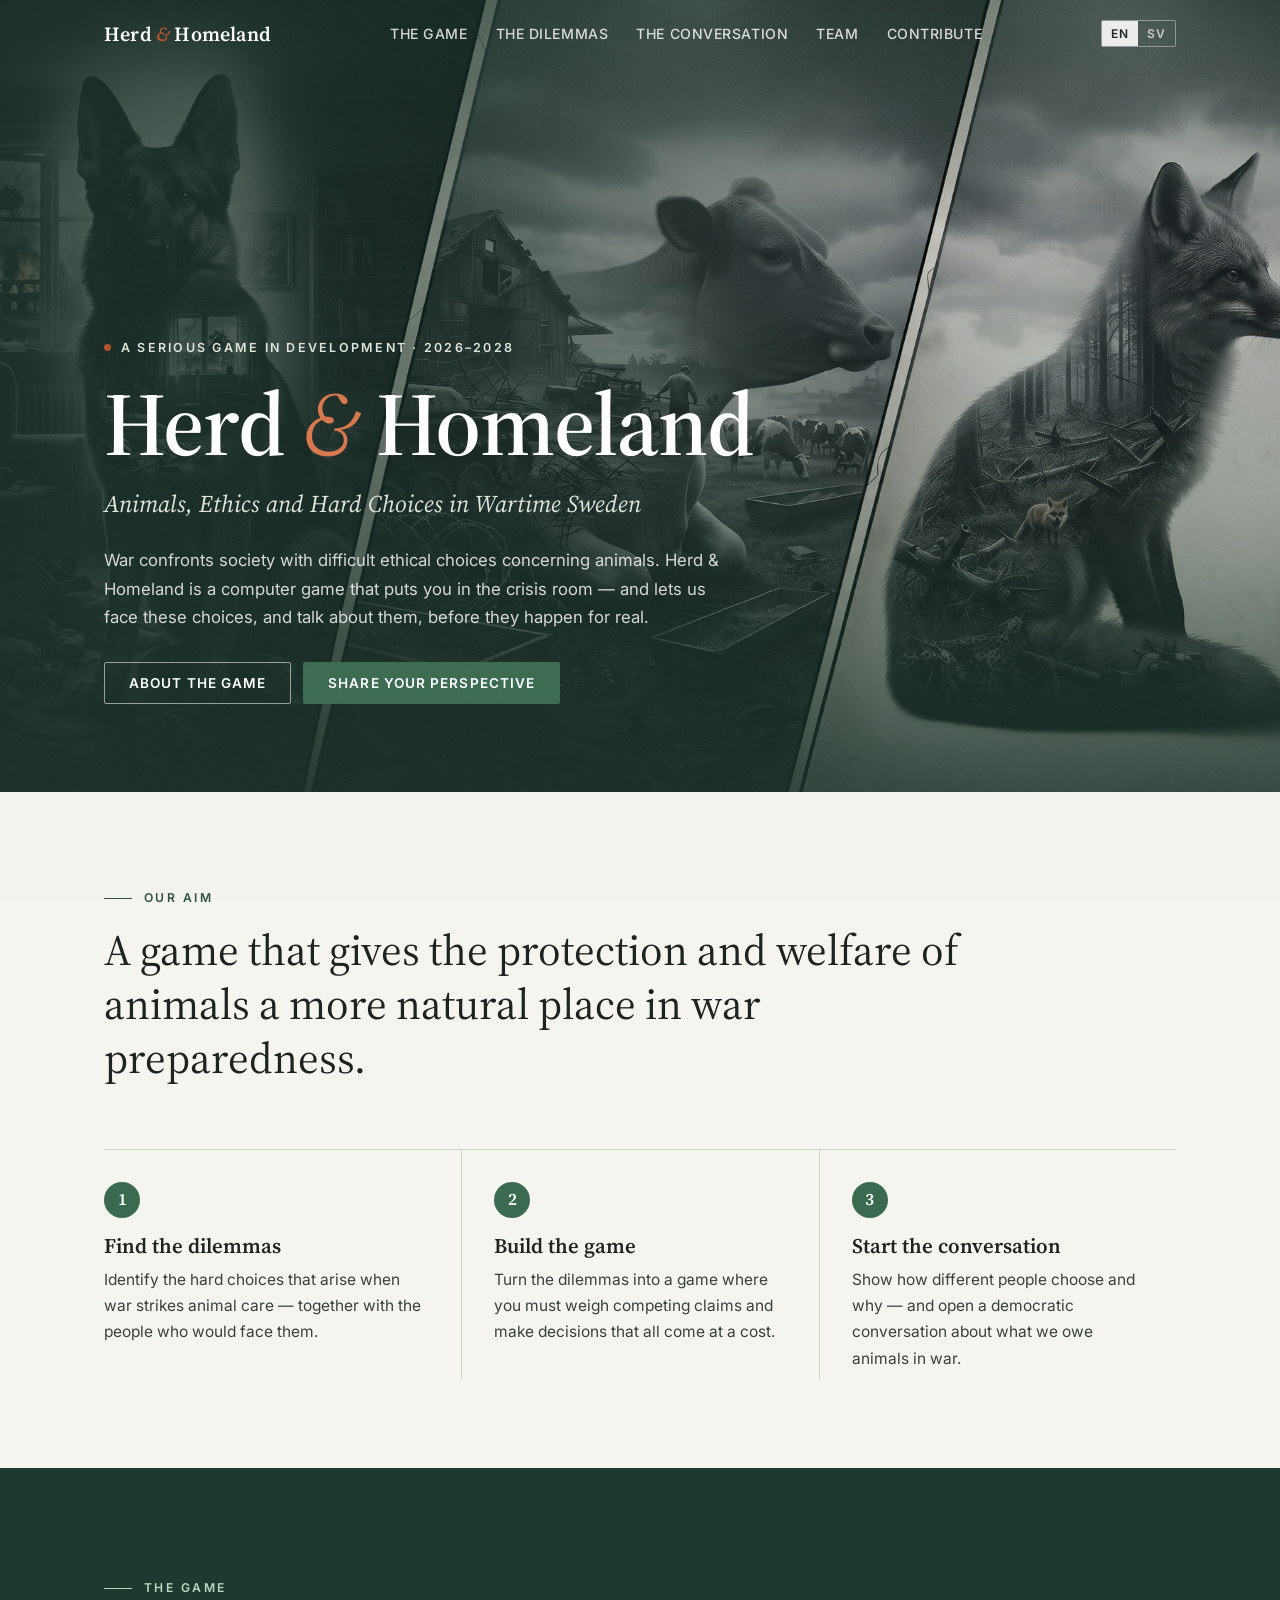
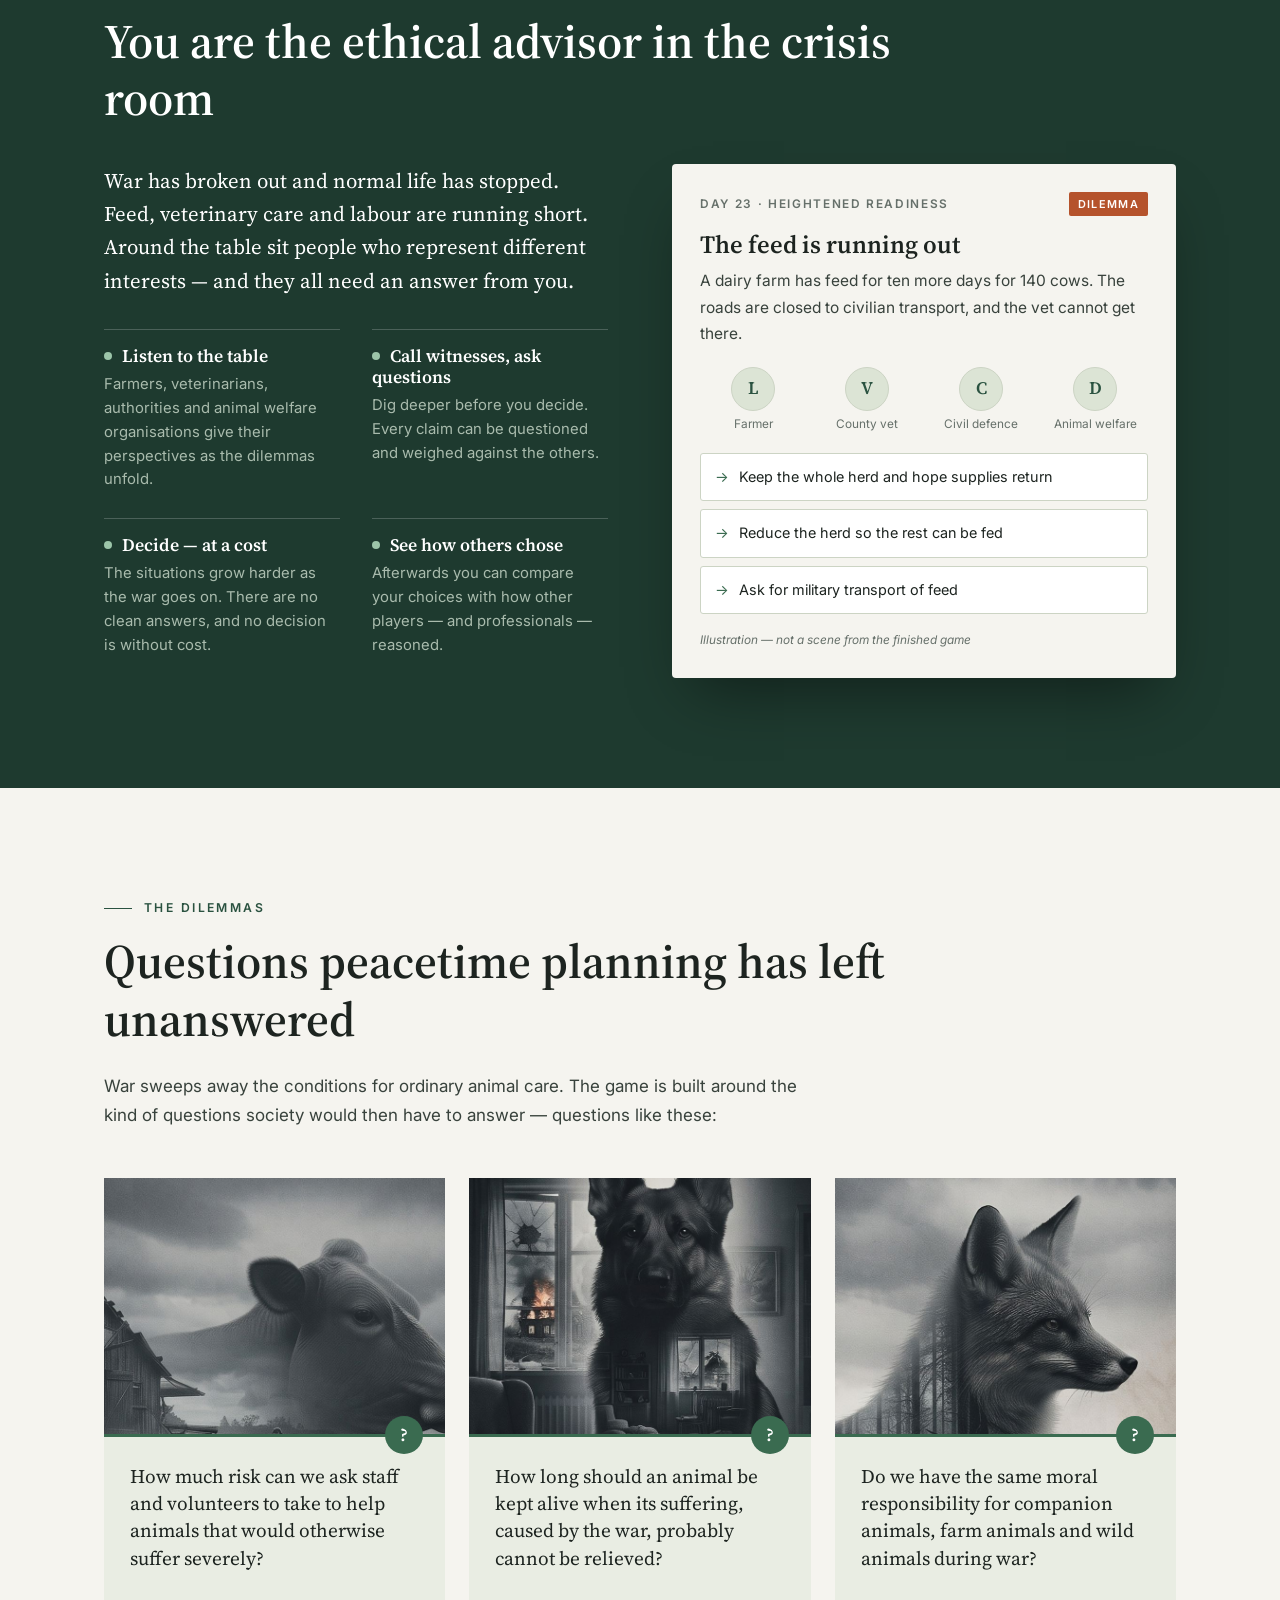
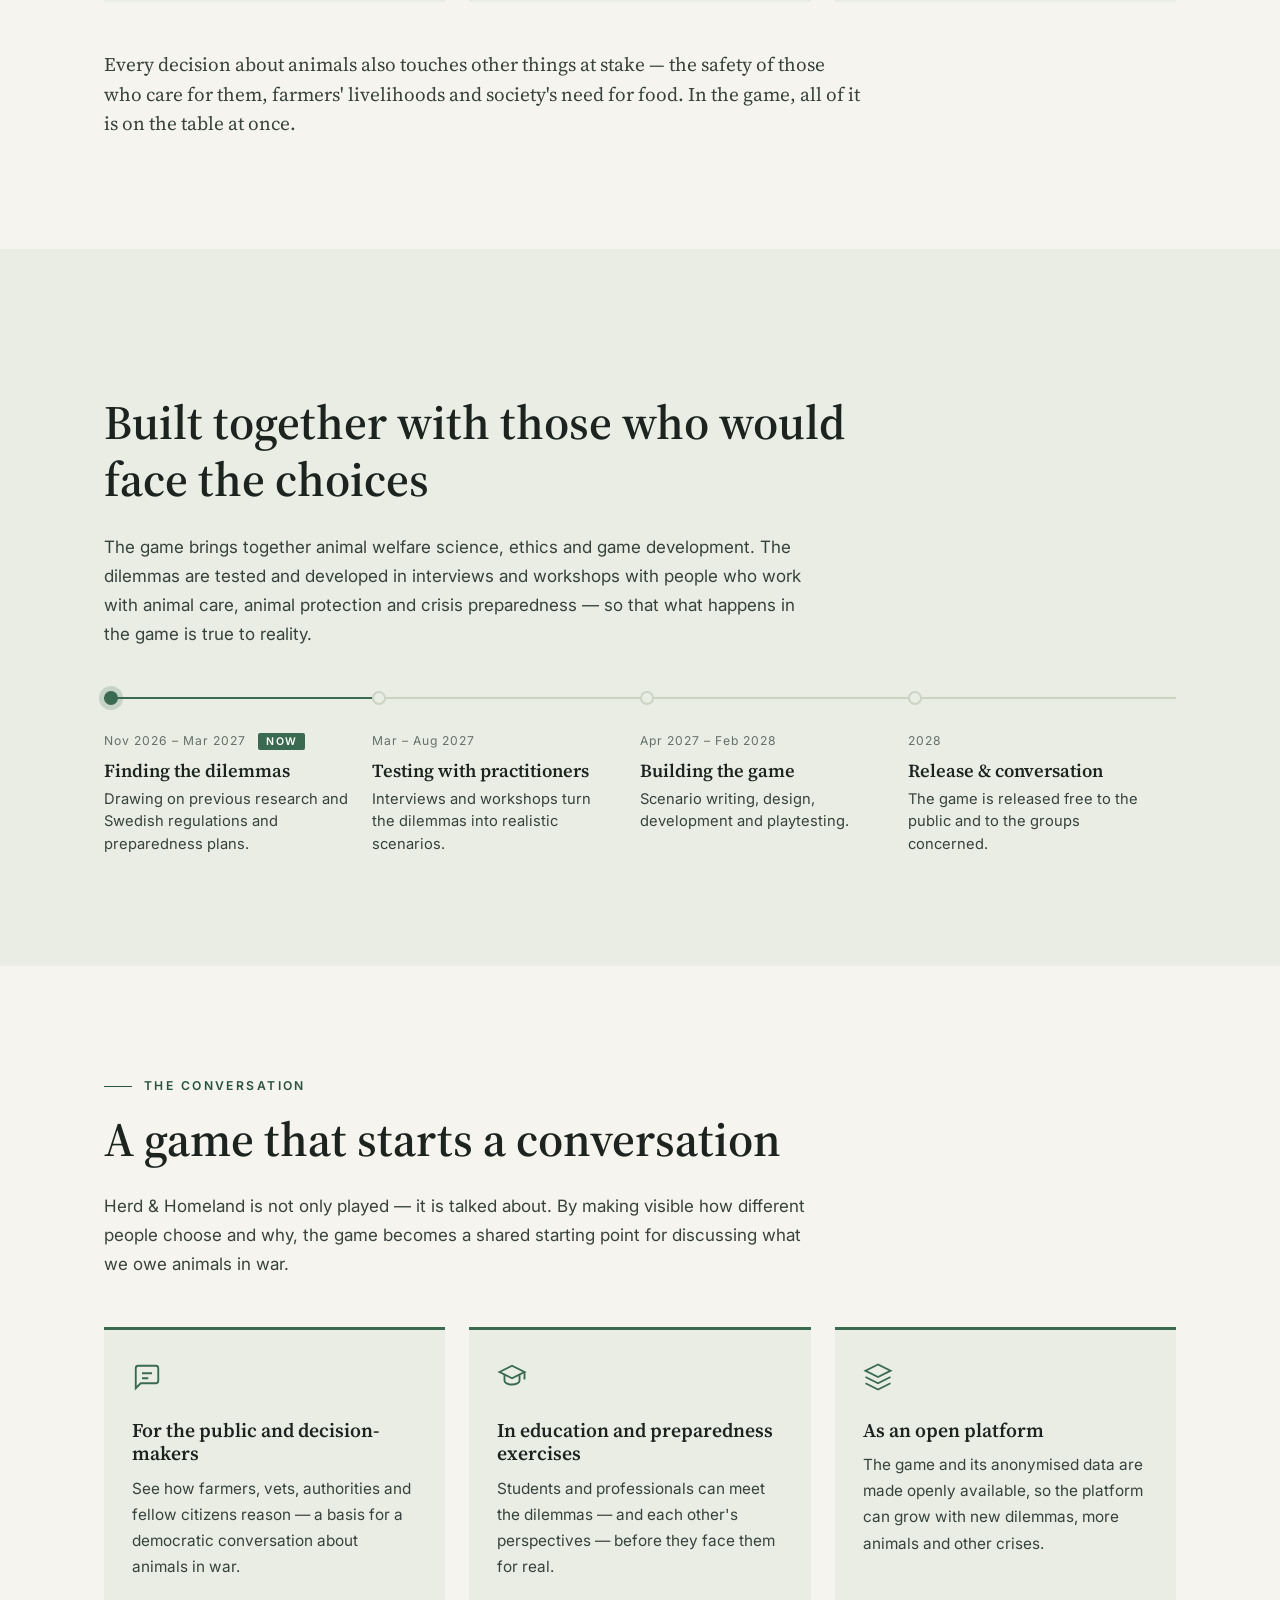
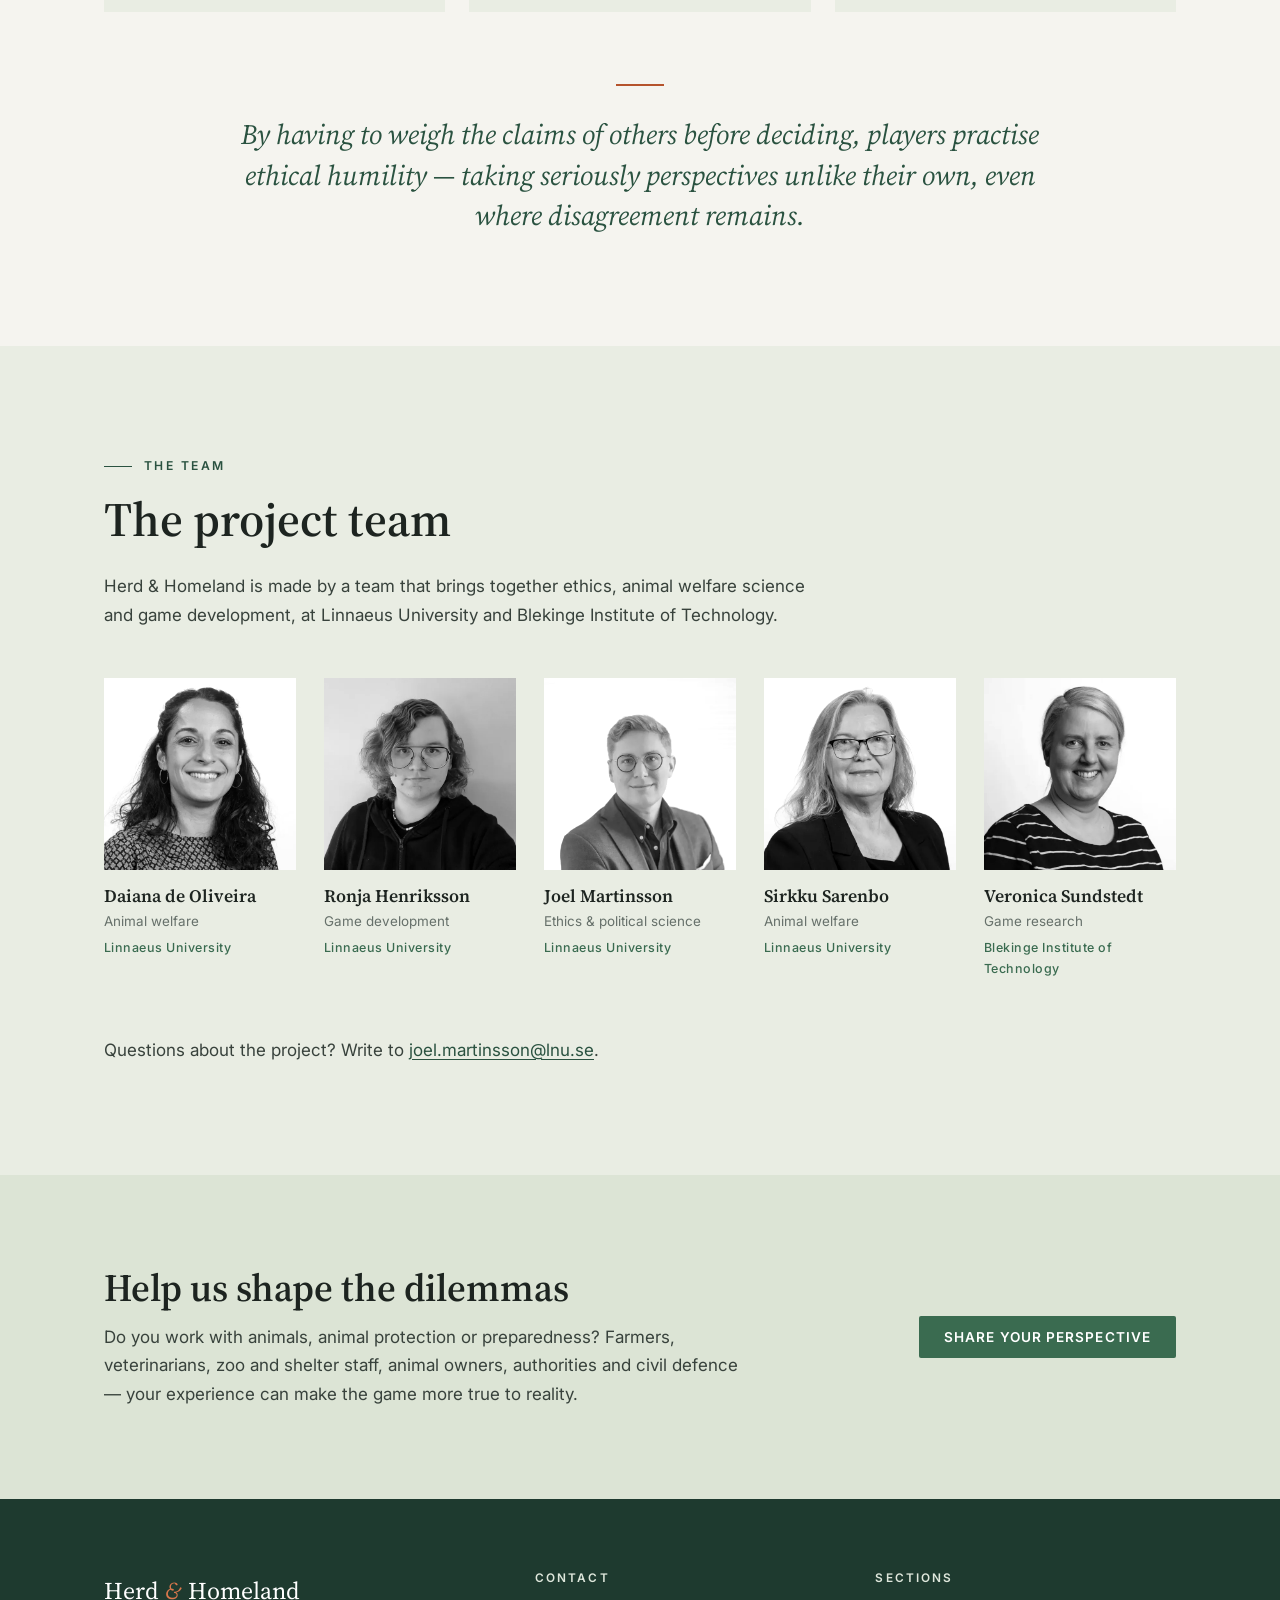
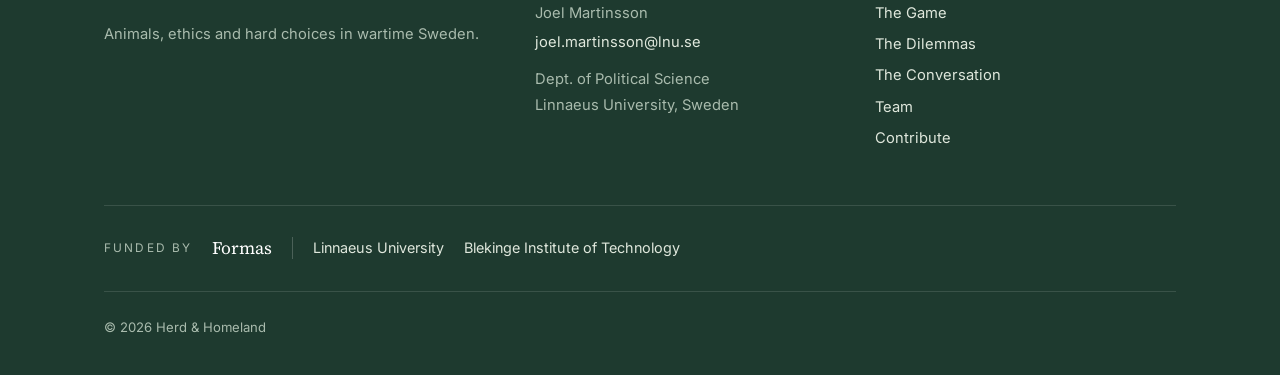
==== commit 8f82e5f6: "Game-first home page: equal project team, dilemma picture cards, making-of timeline; drop facts pane" ====
--- a/index.html
+++ b/index.html
@@ -30,7 +30,7 @@
     <link rel="preconnect" href="https://fonts.googleapis.com">
     <link rel="preconnect" href="https://fonts.gstatic.com" crossorigin>
     <link href="https://fonts.googleapis.com/css2?family=Source+Serif+4:ital,opsz,wght@0,8..60,400;0,8..60,600;1,8..60,400&family=Inter:wght@400;500;600&display=swap" rel="stylesheet">
-    <link rel="stylesheet" href="css/style.css?v=4">
+    <link rel="stylesheet" href="css/style.css?v=5">
     <link rel="icon" type="image/svg+xml" href="images/favicon.svg">
 </head>
 <body>
@@ -40,8 +40,8 @@
         <div class="nav-inner">
             <a href="#home" class="nav-logo">Herd <span class="amp">&amp;</span> Homeland</a>
             <ul class="nav-links" id="navLinks">
-                <li><a href="#about" data-en="The Project" data-sv="Projektet">The Project</a></li>
                 <li><a href="#game" data-en="The Game" data-sv="Spelet">The Game</a></li>
+                <li><a href="#dilemmas" data-en="The Dilemmas" data-sv="Dilemmana">The Dilemmas</a></li>
                 <li><a href="#conversation" data-en="The Conversation" data-sv="Samtalet">The Conversation</a></li>
                 <li><a href="#team" data-en="Team" data-sv="Teamet">Team</a></li>
                 <li><a href="contribute.html" data-en="Contribute" data-sv="Medverka">Contribute</a></li>
@@ -67,11 +67,11 @@
         <div class="hero-content">
             <div class="hero-label">
                 <span class="label-dot"></span>
-                <span data-en="A game in development · 2026–2028" data-sv="Ett spel under utveckling · 2026–2028">A game in development · 2026–2028</span>
+                <span data-en="A serious game in development · 2026–2028" data-sv="Ett seriöst spel under utveckling · 2026–2028">A serious game in development · 2026–2028</span>
             </div>
             <h1>Herd <span class="amp">&amp;</span> Homeland</h1>
             <p class="hero-subtitle" data-en="Animals, Ethics and Hard Choices in Wartime Sweden" data-sv="Djur, etik och svåra val i krigets Sverige">Animals, Ethics and Hard Choices in Wartime Sweden</p>
-            <p class="hero-desc" data-en="War confronts society with difficult ethical choices concerning animals. In Herd &amp;amp; Homeland we are developing a computer game that will provide new knowledge about how the welfare of animals is weighed against other important values." data-sv="Krig ställer samhället inför svåra etiska val som rör djuren. I projektet Herd &amp;amp; Homeland utvecklas ett datorspel som ska ge ny kunskap om hur djurens välfärd vägs mot andra viktiga värden.">War confronts society with difficult ethical choices concerning animals. In Herd &amp; Homeland we are developing a computer game that will provide new knowledge about how the welfare of animals is weighed against other important values.</p>
+            <p class="hero-desc" data-en="War confronts society with difficult ethical choices concerning animals. Herd &amp;amp; Homeland is a computer game that puts you in the crisis room — and lets us face these choices, and talk about them, before they happen for real." data-sv="Krig ställer samhället inför svåra etiska val som rör djuren. Herd &amp;amp; Homeland är ett datorspel som sätter dig i krisledningsrummet — och låter oss möta valen, och samtala om dem, innan de inträffar på riktigt.">War confronts society with difficult ethical choices concerning animals. Herd &amp; Homeland is a computer game that puts you in the crisis room — and lets us face these choices, and talk about them, before they happen for real.</p>
             <div class="hero-buttons">
                 <a href="#game" class="btn btn-ghost" data-en="About the game" data-sv="Om spelet">About the game</a>
                 <a href="contribute.html" class="btn btn-primary" data-en="Share your perspective" data-sv="Dela ditt perspektiv">Share your perspective</a>
@@ -83,114 +83,24 @@
     <section class="aim">
         <div class="container">
             <div class="section-eyebrow" data-en="Our Aim" data-sv="Vårt mål">Our Aim</div>
-            <p class="aim-statement" data-en="That the protection and welfare of animals gain a more natural place in war preparedness." data-sv="Att djurens skydd och välfärd ska få en mer självklar plats i krigsberedskapen.">That the protection and welfare of animals gain a more natural place in war preparedness.</p>
+            <p class="aim-statement" data-en="A game that gives the protection and welfare of animals a more natural place in war preparedness." data-sv="Ett spel som ger djurens skydd och välfärd en mer självklar plats i krigsberedskapen.">A game that gives the protection and welfare of animals a more natural place in war preparedness.</p>
             <div class="aim-steps">
                 <div class="aim-step">
                     <span class="aim-step-num">1</span>
-                    <h3 data-en="Map the dilemmas" data-sv="Kartlägga dilemmana">Map the dilemmas</h3>
+                    <h3 data-en="Find the dilemmas" data-sv="Hitta dilemmana">Find the dilemmas</h3>
                     <p data-en="Identify the hard choices that arise when war strikes animal care — together with the people who would face them." data-sv="Identifiera de svåra val som uppstår när kriget slår mot djurhållningen — tillsammans med dem som skulle ställas inför dem.">Identify the hard choices that arise when war strikes animal care — together with the people who would face them.</p>
                 </div>
                 <div class="aim-step">
                     <span class="aim-step-num">2</span>
                     <h3 data-en="Build the game" data-sv="Bygga spelet">Build the game</h3>
-                    <p data-en="Turn the dilemmas into a game where the player must weigh competing claims and make decisions that all come at a cost." data-sv="Göra dilemmana till ett spel där spelaren måste väga konkurrerande anspråk och fatta beslut som alla har ett pris.">Turn the dilemmas into a game where the player must weigh competing claims and make decisions that all come at a cost.</p>
+                    <p data-en="Turn the dilemmas into a game where you must weigh competing claims and make decisions that all come at a cost." data-sv="Göra dilemmana till ett spel där du måste väga konkurrerande anspråk och fatta beslut som alla har ett pris.">Turn the dilemmas into a game where you must weigh competing claims and make decisions that all come at a cost.</p>
                 </div>
                 <div class="aim-step">
                     <span class="aim-step-num">3</span>
                     <h3 data-en="Start the conversation" data-sv="Starta samtalet">Start the conversation</h3>
-                    <p data-en="Show how different people reason and why — and open a democratic conversation about what we owe animals in war." data-sv="Visa hur olika människor resonerar och varför — och öppna för ett demokratiskt samtal om vad vi är skyldiga djuren i krig.">Show how different people reason and why — and open a democratic conversation about what we owe animals in war.</p>
-                </div>
-            </div>
-        </div>
-    </section>
-
-    <!-- ===== THE PROJECT ===== -->
-    <section id="about" class="section section-alt">
-        <div class="container">
-            <div class="section-eyebrow" data-en="The Project" data-sv="Projektet">The Project</div>
-            <h2 class="section-heading" data-en="When war sweeps away the conditions for animal care" data-sv="När kriget slår undan förutsättningarna för djurhållningen">When war sweeps away the conditions for animal care</h2>
-
-            <div class="about-layout">
-                <div class="about-content">
-                    <p class="lead" data-en="War sweeps away the conditions for ordinary animal care. When feed, veterinary care and labour are not enough, society faces ethical dilemmas that peacetime preparedness planning has largely left unanswered:" data-sv="Krig slår undan förutsättningarna för den vanliga djurhållningen. När foder, veterinärvård och arbetskraft inte räcker till ställs samhället inför etiska dilemman som beredskapsplaneringen i fredstid i stort sett har lämnat obesvarade:">War sweeps away the conditions for ordinary animal care. When feed, veterinary care and labour are not enough, society faces ethical dilemmas that peacetime preparedness planning has largely left unanswered:</p>
-
-                    <div class="dilemmas">
-                        <blockquote class="dilemma" data-en="How much risk can we ask staff and volunteers to take to help animals that would otherwise suffer severely?" data-sv="Hur stor risk kan vi begära att personal och frivilliga tar för att hjälpa djur som annars kommer drabbas av svåra lidanden?">How much risk can we ask staff and volunteers to take to help animals that would otherwise suffer severely?</blockquote>
-                        <blockquote class="dilemma" data-en="How long should an animal be kept alive when its suffering, caused by the war, probably cannot be relieved?" data-sv="Hur länge bör ett djur hållas vid liv när dess lidande på grund av kriget troligen inte går att lindra?">How long should an animal be kept alive when its suffering, caused by the war, probably cannot be relieved?</blockquote>
-                        <blockquote class="dilemma" data-en="Do we have the same moral responsibility for companion animals, farm animals and wild animals during war?" data-sv="Har vi samma moraliska ansvar för sällskapsdjur, lantbruksdjur och vilda djur under krig?">Do we have the same moral responsibility for companion animals, farm animals and wild animals during war?</blockquote>
-                    </div>
-
-                    <p data-en="In Herd &amp;amp; Homeland we are developing a computer game that explores how we can relate ethically to questions like these." data-sv="I projektet Herd &amp;amp; Homeland utvecklas ett datorspel som undersöker hur vi etiskt kan förhålla oss till frågor som dessa.">In Herd &amp; Homeland we are developing a computer game that explores how we can relate ethically to questions like these.</p>
-                </div>
-
-                <aside class="facts">
-                    <h3 data-en="Project Facts" data-sv="Fakta om projektet">Project Facts</h3>
-                    <dl>
-                        <dt data-en="Project leader" data-sv="Projektledare">Project leader</dt>
-                        <dd>Joel Martinsson</dd>
-                        <dt data-en="Other project members" data-sv="Övriga projektmedlemmar">Other project members</dt>
-                        <dd data-en="Daiana de Oliveira and Sirkku Sarenbo, Linnaeus University; Veronica Sundstedt, Blekinge Institute of Technology; Ronja Henriksson (game developer)" data-sv="Daiana de Oliveira och Sirkku Sarenbo, Linnéuniversitetet; Veronica Sundstedt, Blekinge Tekniska Högskola; Ronja Henriksson (spelutvecklare)">Daiana de Oliveira and Sirkku Sarenbo, Linnaeus University; Veronica Sundstedt, Blekinge Institute of Technology; Ronja Henriksson (game developer)</dd>
-                        <dt data-en="Participating organisations" data-sv="Deltagande organisationer">Participating organisations</dt>
-                        <dd data-en="Linnaeus University, Blekinge Institute of Technology" data-sv="Linnéuniversitetet, Blekinge Tekniska Högskola">Linnaeus University, Blekinge Institute of Technology</dd>
-                        <dt data-en="Funder" data-sv="Finansiär">Funder</dt>
-                        <dd data-en="Formas, Idea development – future research for the protection and welfare of animals 2026" data-sv="Formas, Idéutveckling – framtidens forskning för djurens skydd och välbefinnande 2026">Formas, Idea development – future research for the protection and welfare of animals 2026</dd>
-                        <dt data-en="Timeline" data-sv="Tidsplan">Timeline</dt>
-                        <dd data-en="1 Nov 2026 – 31 Oct 2028" data-sv="1 nov 2026 – 31 okt 2028">1 Nov 2026 – 31 Oct 2028</dd>
-                        <dt data-en="Subject" data-sv="Ämne">Subject</dt>
-                        <dd data-en="Political science, care science and computer science" data-sv="Statsvetenskap, vårdvetenskap och datavetenskap">Political science, care science and computer science</dd>
-                    </dl>
-                </aside>
-            </div>
-        </div>
-    </section>
-
-    <!-- ===== ALL KINDS OF ANIMALS ===== -->
-    <section id="animals" class="section">
-        <div class="container">
-            <div class="section-eyebrow" data-en="All Kinds of Animals" data-sv="Alla slags djur">All Kinds of Animals</div>
-            <h2 class="section-heading" data-en="From the home and the farm to the forest" data-sv="Från hemmet och gården till skogen">From the home and the farm to the forest</h2>
-
-            <div class="panels">
-                <figure class="panel">
-                    <img src="images/panel-dog.jpg" alt="" loading="lazy">
-                    <figcaption>
-                        <span class="panel-kicker" data-en="In the home" data-sv="I hemmet">In the home</span>
-                        <span class="panel-title" data-en="The single companion animal" data-sv="Det enskilda sällskapsdjuret">The single companion animal</span>
-                    </figcaption>
-                </figure>
-                <figure class="panel">
-                    <img src="images/panel-cow.jpg" alt="" loading="lazy">
-                    <figcaption>
-                        <span class="panel-kicker" data-en="On the farm" data-sv="På gården">On the farm</span>
-                        <span class="panel-title" data-en="The hundreds of animals on the farm" data-sv="De hundratals djuren på gården">The hundreds of animals on the farm</span>
-                    </figcaption>
-                </figure>
-                <figure class="panel">
-                    <img src="images/panel-fox.jpg" alt="" loading="lazy">
-                    <figcaption>
-                        <span class="panel-kicker" data-en="In the forest" data-sv="I skogen">In the forest</span>
-                        <span class="panel-title" data-en="The thousands that live in the wild" data-sv="De tusentals som lever i skogen">The thousands that live in the wild</span>
-                    </figcaption>
-                </figure>
-            </div>
-
-            <div class="two-col">
-                <p class="lead" data-en="The dilemmas in Herd &amp;amp; Homeland will concern all kinds of animals affected by war — from the single companion animal in the home and the hundreds of animals on the farm to the thousands that live in the forest." data-sv="Dilemmana i Herd &amp;amp; Homeland kommer att röra alla slags djur som drabbas av krig, från det enskilda sällskapsdjuret i hemmet och de hundratals djuren på gården till de tusentals som lever i skogen.">The dilemmas in Herd &amp; Homeland will concern all kinds of animals affected by war — from the single companion animal in the home and the hundreds of animals on the farm to the thousands that live in the forest.</p>
-                <div>
-                    <p data-en="Decisions about animals also affect other things at stake, such as the safety of those who care for the animals, farmers' livelihoods and society's need for food." data-sv="Beslut om djuren påverkar dessutom annat som står på spel, som säkerheten för dem som tar hand om djuren, lantbrukarnas försörjning och samhällets behov av mat.">Decisions about animals also affect other things at stake, such as the safety of those who care for the animals, farmers' livelihoods and society's need for food.</p>
-                    <p data-en="The research that exists on animals in war has mainly concerned their role in food supply, where animals are seen as a resource to keep running. Herd &amp;amp; Homeland takes a broader approach and asks what we owe the animals themselves when war makes ordinary care impossible." data-sv="Den forskning som finns om djur i krig har främst handlat om deras roll i livsmedelsförsörjningen, där djuren ses som en resurs att hålla igång. Herd &amp;amp; Homeland tar ett bredare grepp och frågar vad vi är skyldiga djuren själva när kriget gör den vanliga omsorgen omöjlig.">The research that exists on animals in war has mainly concerned their role in food supply, where animals are seen as a resource to keep running. Herd &amp; Homeland takes a broader approach and asks what we owe the animals themselves when war makes ordinary care impossible.</p>
-                </div>
-            </div>
-
-            <ul class="animal-tags">
-                <li data-en="Companion &amp;amp; hobby animals" data-sv="Sällskaps- &amp;amp; hobbydjur">Companion &amp; hobby animals</li>
-                <li data-en="Farm animals" data-sv="Lantbruksdjur">Farm animals</li>
-                <li data-en="Wild animals" data-sv="Vilda djur">Wild animals</li>
-                <li data-en="Zoos &amp;amp; shelters" data-sv="Djurparker &amp;amp; djurhem">Zoos &amp; shelters</li>
-                <li data-en="Service &amp;amp; working animals" data-sv="Tjänste- &amp;amp; arbetsdjur">Service &amp; working animals</li>
-                <li data-en="Reindeer &amp;amp; semi-domesticated animals" data-sv="Renar &amp;amp; halvdomesticerade djur">Reindeer &amp; semi-domesticated animals</li>
-                <li data-en="Insects" data-sv="Insekter">Insects</li>
-            </ul>
+                    <p data-en="Show how different people choose and why — and open a democratic conversation about what we owe animals in war." data-sv="Visa hur olika människor väljer och varför — och öppna för ett demokratiskt samtal om vad vi är skyldiga djuren i krig.">Show how different people choose and why — and open a democratic conversation about what we owe animals in war.</p>
+                </div>
+            </div>
         </div>
     </section>
 
@@ -198,13 +108,29 @@
     <section id="game" class="section section-green">
         <div class="container">
             <div class="section-eyebrow light" data-en="The Game" data-sv="Spelet">The Game</div>
-            <h2 class="section-heading light" data-en="An ethical advisor in the crisis room" data-sv="Etisk rådgivare i krisledningsrummet">An ethical advisor in the crisis room</h2>
+            <h2 class="section-heading light" data-en="You are the ethical advisor in the crisis room" data-sv="Du är etisk rådgivare i krisledningsrummet">You are the ethical advisor in the crisis room</h2>
 
             <div class="game-layout">
                 <div class="game-text">
-                    <p class="lead" data-en="In Herd &amp;amp; Homeland the player takes on the role of ethical advisor in a crisis command room. Around the table sit people who represent different interests, and they give their perspectives as the dilemmas unfold." data-sv="I Herd &amp;amp; Homeland axlar spelaren rollen som etisk rådgivare i ett krisledningsrum. Runt bordet sitter aktörer som företräder olika intressen och ger sina perspektiv allteftersom dilemmana uppstår.">In Herd &amp; Homeland the player takes on the role of ethical advisor in a crisis command room. Around the table sit people who represent different interests, and they give their perspectives as the dilemmas unfold.</p>
-                    <p data-en="The player can call in witnesses, ask follow-up questions and weigh their claims against each other before a decision finally has to be made. The situations grow harder as the war goes on — and no decision is without cost." data-sv="Spelaren kan kalla in vittnen, ställa följdfrågor och väga deras anspråk mot varandra innan ett beslut till sist måste fattas. Situationerna blir svårare ju längre kriget pågår — och inget beslut är utan kostnad.">The player can call in witnesses, ask follow-up questions and weigh their claims against each other before a decision finally has to be made. The situations grow harder as the war goes on — and no decision is without cost.</p>
-                    <p data-en="The game will be free for anyone to play. Afterwards, players can see both their own choices and how others have reasoned." data-sv="Spelet blir fritt för alla att spela. Efteråt kan spelarna se både sina egna val och hur andra har resonerat.">The game will be free for anyone to play. Afterwards, players can see both their own choices and how others have reasoned.</p>
+                    <p class="lead" data-en="War has broken out and normal life has stopped. Feed, veterinary care and labour are running short. Around the table sit people who represent different interests — and they all need an answer from you." data-sv="Kriget har brutit ut och vardagen har stannat. Foder, veterinärvård och arbetskraft börjar ta slut. Runt bordet sitter människor som företräder olika intressen — och alla behöver ett svar från dig.">War has broken out and normal life has stopped. Feed, veterinary care and labour are running short. Around the table sit people who represent different interests — and they all need an answer from you.</p>
+                    <ul class="features">
+                        <li>
+                            <h3 data-en="Listen to the table" data-sv="Lyssna på bordet">Listen to the table</h3>
+                            <p data-en="Farmers, veterinarians, authorities and animal welfare organisations give their perspectives as the dilemmas unfold." data-sv="Lantbrukare, veterinärer, myndigheter och djurskyddsorganisationer ger sina perspektiv allteftersom dilemmana uppstår.">Farmers, veterinarians, authorities and animal welfare organisations give their perspectives as the dilemmas unfold.</p>
+                        </li>
+                        <li>
+                            <h3 data-en="Call witnesses, ask questions" data-sv="Kalla vittnen, ställ frågor">Call witnesses, ask questions</h3>
+                            <p data-en="Dig deeper before you decide. Every claim can be questioned and weighed against the others." data-sv="Gräv djupare innan du bestämmer dig. Varje anspråk kan ifrågasättas och vägas mot de andra.">Dig deeper before you decide. Every claim can be questioned and weighed against the others.</p>
+                        </li>
+                        <li>
+                            <h3 data-en="Decide — at a cost" data-sv="Besluta — till ett pris">Decide — at a cost</h3>
+                            <p data-en="The situations grow harder as the war goes on. There are no clean answers, and no decision is without cost." data-sv="Situationerna blir svårare ju längre kriget pågår. Det finns inga enkla svar, och inget beslut är utan kostnad.">The situations grow harder as the war goes on. There are no clean answers, and no decision is without cost.</p>
+                        </li>
+                        <li>
+                            <h3 data-en="See how others chose" data-sv="Se hur andra valde">See how others chose</h3>
+                            <p data-en="Afterwards you can compare your choices with how other players — and professionals — reasoned." data-sv="Efteråt kan du jämföra dina val med hur andra spelare — och yrkesverksamma — resonerade.">Afterwards you can compare your choices with how other players — and professionals — reasoned.</p>
+                        </li>
+                    </ul>
                 </div>
 
                 <div class="game-mock" aria-label="Illustration of a dilemma in the game">
@@ -228,31 +154,63 @@
                     <p class="mock-note" data-en="Illustration — not a scene from the finished game" data-sv="Illustration — inte en scen ur det färdiga spelet">Illustration — not a scene from the finished game</p>
                 </div>
             </div>
-
-            <h3 class="sub-heading light" data-en="How the game is made" data-sv="Så tas spelet fram">How the game is made</h3>
-            <p class="game-method" data-en="The project combines animal welfare science, ethics and game development. First, the ethical dilemmas that arise when war strikes animal care are mapped, based on previous research and Swedish regulations and preparedness plans. The dilemmas are then tested and developed in interviews and focus groups with people working in animal care, animal protection and crisis preparedness. The results form the basis of the game." data-sv="Projektet förenar djurvälfärdsvetenskap, etik och spelutveckling. Först kartläggs de etiska dilemman som uppstår när kriget slår mot djurhållningen, utifrån tidigare forskning samt svenska regelverk och beredskapsplaner. Dilemmana prövas och utvecklas sedan i intervjuer och fokusgrupper med personer som arbetar med djuromsorg, djurskydd och krisberedskap. Resultatet ligger till grund för spelet.">The project combines animal welfare science, ethics and game development. First, the ethical dilemmas that arise when war strikes animal care are mapped, based on previous research and Swedish regulations and preparedness plans. The dilemmas are then tested and developed in interviews and focus groups with people working in animal care, animal protection and crisis preparedness. The results form the basis of the game.</p>
-
-            <ol class="timeline">
-                <li class="tl current">
-                    <span class="tl-time" data-en="Nov 2026 – Mar 2027" data-sv="Nov 2026 – mars 2027">Nov 2026 – Mar 2027</span>
+        </div>
+    </section>
+
+    <!-- ===== THE DILEMMAS ===== -->
+    <section id="dilemmas" class="section">
+        <div class="container">
+            <div class="section-eyebrow" data-en="The Dilemmas" data-sv="Dilemmana">The Dilemmas</div>
+            <h2 class="section-heading" data-en="Questions peacetime planning has left unanswered" data-sv="Frågor som fredstidens planering har lämnat obesvarade">Questions peacetime planning has left unanswered</h2>
+            <p class="section-intro" data-en="War sweeps away the conditions for ordinary animal care. The game is built around the kind of questions society would then have to answer — questions like these:" data-sv="Krig slår undan förutsättningarna för den vanliga djurhållningen. Spelet byggs kring den sortens frågor som samhället då skulle behöva besvara — frågor som dessa:">War sweeps away the conditions for ordinary animal care. The game is built around the kind of questions society would then have to answer — questions like these:</p>
+
+            <div class="qcards">
+                <figure class="qcard">
+                    <div class="qcard-img"><img src="images/panel-cow.jpg" alt="" loading="lazy"></div>
+                    <figcaption data-en="How much risk can we ask staff and volunteers to take to help animals that would otherwise suffer severely?" data-sv="Hur stor risk kan vi begära att personal och frivilliga tar för att hjälpa djur som annars kommer drabbas av svåra lidanden?">How much risk can we ask staff and volunteers to take to help animals that would otherwise suffer severely?</figcaption>
+                </figure>
+                <figure class="qcard">
+                    <div class="qcard-img"><img src="images/panel-dog.jpg" alt="" loading="lazy"></div>
+                    <figcaption data-en="How long should an animal be kept alive when its suffering, caused by the war, probably cannot be relieved?" data-sv="Hur länge bör ett djur hållas vid liv när dess lidande på grund av kriget troligen inte går att lindra?">How long should an animal be kept alive when its suffering, caused by the war, probably cannot be relieved?</figcaption>
+                </figure>
+                <figure class="qcard">
+                    <div class="qcard-img"><img src="images/panel-fox.jpg" alt="" loading="lazy"></div>
+                    <figcaption data-en="Do we have the same moral responsibility for companion animals, farm animals and wild animals during war?" data-sv="Har vi samma moraliska ansvar för sällskapsdjur, lantbruksdjur och vilda djur under krig?">Do we have the same moral responsibility for companion animals, farm animals and wild animals during war?</figcaption>
+                </figure>
+            </div>
+
+            <p class="dilemmas-outro" data-en="Every decision about animals also touches other things at stake — the safety of those who care for them, farmers' livelihoods and society's need for food. In the game, all of it is on the table at once." data-sv="Varje beslut om djuren berör också annat som står på spel — säkerheten för dem som tar hand om djuren, lantbrukarnas försörjning och samhällets behov av mat. I spelet ligger allt detta på bordet samtidigt.">Every decision about animals also touches other things at stake — the safety of those who care for them, farmers' livelihoods and society's need for food. In the game, all of it is on the table at once.</p>
+        </div>
+    </section>
+
+    <!-- ===== HOW IT IS MADE ===== -->
+    <section id="making" class="section section-alt">
+        <div class="container">
+            <div class="section-eyebrow" data-en="Making the Game" data-sv="Så görs spelet">Making the Game</div>
+            <h2 class="section-heading" data-en="Built together with those who would face the choices" data-sv="Byggt tillsammans med dem som skulle ställas inför valen">Built together with those who would face the choices</h2>
+            <p class="section-intro" data-en="The game brings together animal welfare science, ethics and game development. The dilemmas are tested and developed in interviews and workshops with people who work with animal care, animal protection and crisis preparedness — so that what happens in the game is true to reality." data-sv="Spelet förenar djurvälfärdsvetenskap, etik och spelutveckling. Dilemmana prövas och utvecklas i intervjuer och workshops med personer som arbetar med djuromsorg, djurskydd och krisberedskap — så att det som händer i spelet är verklighetstroget.">The game brings together animal welfare science, ethics and game development. The dilemmas are tested and developed in interviews and workshops with people who work with animal care, animal protection and crisis preparedness — so that what happens in the game is true to reality.</p>
+
+            <ol class="steps">
+                <li class="step current">
+                    <span class="step-time" data-en="Nov 2026 – Mar 2027" data-sv="Nov 2026 – mars 2027">Nov 2026 – Mar 2027</span>
                     <span class="tl-badge" data-en="Now" data-sv="Nu">Now</span>
-                    <h4 data-en="Mapping the dilemmas" data-sv="Dilemmana kartläggs">Mapping the dilemmas</h4>
-                    <p data-en="Previous research, Swedish regulations and preparedness plans." data-sv="Tidigare forskning, svenska regelverk och beredskapsplaner.">Previous research, Swedish regulations and preparedness plans.</p>
+                    <h4 data-en="Finding the dilemmas" data-sv="Dilemmana tas fram">Finding the dilemmas</h4>
+                    <p data-en="Drawing on previous research and Swedish regulations and preparedness plans." data-sv="Utifrån tidigare forskning samt svenska regelverk och beredskapsplaner.">Drawing on previous research and Swedish regulations and preparedness plans.</p>
                 </li>
-                <li class="tl">
-                    <span class="tl-time" data-en="Mar – Aug 2027" data-sv="Mars – aug 2027">Mar – Aug 2027</span>
+                <li class="step">
+                    <span class="step-time" data-en="Mar – Aug 2027" data-sv="Mars – aug 2027">Mar – Aug 2027</span>
                     <h4 data-en="Testing with practitioners" data-sv="Prövas med yrkesverksamma">Testing with practitioners</h4>
-                    <p data-en="Interviews and focus groups turn the dilemmas into realistic scenarios." data-sv="Intervjuer och fokusgrupper gör dilemmana till realistiska scenarier.">Interviews and focus groups turn the dilemmas into realistic scenarios.</p>
+                    <p data-en="Interviews and workshops turn the dilemmas into realistic scenarios." data-sv="Intervjuer och workshops gör dilemmana till realistiska scenarier.">Interviews and workshops turn the dilemmas into realistic scenarios.</p>
                 </li>
-                <li class="tl">
-                    <span class="tl-time" data-en="Apr 2027 – Feb 2028" data-sv="April 2027 – feb 2028">Apr 2027 – Feb 2028</span>
+                <li class="step">
+                    <span class="step-time" data-en="Apr 2027 – Feb 2028" data-sv="April 2027 – feb 2028">Apr 2027 – Feb 2028</span>
                     <h4 data-en="Building the game" data-sv="Spelet byggs">Building the game</h4>
                     <p data-en="Scenario writing, design, development and playtesting." data-sv="Manus, design, utveckling och speltester.">Scenario writing, design, development and playtesting.</p>
                 </li>
-                <li class="tl">
-                    <span class="tl-time">2028</span>
+                <li class="step">
+                    <span class="step-time">2028</span>
                     <h4 data-en="Release &amp;amp; conversation" data-sv="Lansering &amp;amp; samtal">Release &amp; conversation</h4>
-                    <p data-en="The game is released to the public and to the groups concerned." data-sv="Spelet släpps för allmänheten och berörda grupper.">The game is released to the public and to the groups concerned.</p>
+                    <p data-en="The game is released free to the public and to the groups concerned." data-sv="Spelet släpps fritt för allmänheten och berörda grupper.">The game is released free to the public and to the groups concerned.</p>
                 </li>
             </ol>
         </div>
@@ -263,23 +221,23 @@
         <div class="container">
             <div class="section-eyebrow" data-en="The Conversation" data-sv="Samtalet">The Conversation</div>
             <h2 class="section-heading" data-en="A game that starts a conversation" data-sv="Ett spel som startar ett samtal">A game that starts a conversation</h2>
-            <p class="section-intro" data-en="The game generates several types of data in an accessible format, so it can be used in policy, education and research. Above all, it makes visible how different people reason — and why." data-sv="Eftersom spelet genererar flera typer av data i ett tillgängligt format kan det användas inom policy, utbildning och forskning. Framför allt synliggör det hur olika människor resonerar — och varför.">The game generates several types of data in an accessible format, so it can be used in policy, education and research. Above all, it makes visible how different people reason — and why.</p>
+            <p class="section-intro" data-en="Herd &amp;amp; Homeland is not only played — it is talked about. By making visible how different people choose and why, the game becomes a shared starting point for discussing what we owe animals in war." data-sv="Herd &amp;amp; Homeland ska inte bara spelas — det ska pratas om. Genom att synliggöra hur olika människor väljer och varför blir spelet en gemensam utgångspunkt för samtal om vad vi är skyldiga djuren i krig.">Herd &amp; Homeland is not only played — it is talked about. By making visible how different people choose and why, the game becomes a shared starting point for discussing what we owe animals in war.</p>
 
             <div class="uses">
                 <div class="use">
                     <svg class="use-icon" viewBox="0 0 24 24" width="30" height="30" fill="none" stroke="currentColor" stroke-width="1.5" aria-hidden="true"><path d="M21 15a2 2 0 0 1-2 2H7l-4 4V5a2 2 0 0 1 2-2h14a2 2 0 0 1 2 2z"/><path d="M8 9h8M8 13h5"/></svg>
-                    <h3 data-en="For decision-makers and the public" data-sv="För beslutsfattare och allmänhet">For decision-makers and the public</h3>
-                    <p data-en="The game makes visible how different actors reason and why, providing a basis for a democratic conversation about what we owe animals in war." data-sv="Spelet synliggör hur olika aktörer resonerar och varför, vilket ger underlag för ett demokratiskt samtal om vad vi är skyldiga djuren i krig.">The game makes visible how different actors reason and why, providing a basis for a democratic conversation about what we owe animals in war.</p>
+                    <h3 data-en="For the public and decision-makers" data-sv="För allmänhet och beslutsfattare">For the public and decision-makers</h3>
+                    <p data-en="See how farmers, vets, authorities and fellow citizens reason — a basis for a democratic conversation about animals in war." data-sv="Se hur lantbrukare, veterinärer, myndigheter och andra medborgare resonerar — ett underlag för ett demokratiskt samtal om djuren i krig.">See how farmers, vets, authorities and fellow citizens reason — a basis for a democratic conversation about animals in war.</p>
                 </div>
                 <div class="use">
                     <svg class="use-icon" viewBox="0 0 24 24" width="30" height="30" fill="none" stroke="currentColor" stroke-width="1.5" aria-hidden="true"><path d="M2 8l10-5 10 5-10 5z"/><path d="M6 10v5c0 1.7 2.7 3 6 3s6-1.3 6-3v-5"/><path d="M22 8v6"/></svg>
-                    <h3 data-en="In education and preparedness" data-sv="I utbildning och beredskap">In education and preparedness</h3>
-                    <p data-en="Students and professionals can encounter the dilemmas before they face them for real." data-sv="Studenter och yrkesverksamma kan möta dilemmana innan de står inför dem på riktigt.">Students and professionals can encounter the dilemmas before they face them for real.</p>
+                    <h3 data-en="In education and preparedness exercises" data-sv="I utbildning och beredskapsövningar">In education and preparedness exercises</h3>
+                    <p data-en="Students and professionals can meet the dilemmas — and each other's perspectives — before they face them for real." data-sv="Studenter och yrkesverksamma kan möta dilemmana — och varandras perspektiv — innan de står inför dem på riktigt.">Students and professionals can meet the dilemmas — and each other's perspectives — before they face them for real.</p>
                 </div>
                 <div class="use">
                     <svg class="use-icon" viewBox="0 0 24 24" width="30" height="30" fill="none" stroke="currentColor" stroke-width="1.5" aria-hidden="true"><path d="M12 2L2 7l10 5 10-5-10-5z"/><path d="M2 17l10 5 10-5"/><path d="M2 12l10 5 10-5"/></svg>
-                    <h3 data-en="For researchers" data-sv="För forskare">For researchers</h3>
-                    <p data-en="The game and its anonymised data become an open infrastructure that can be expanded with new dilemmas, for more animals, in other situations." data-sv="Spelet och dess avidentifierade data blir en öppen infrastruktur som kan byggas ut med nya dilemman för fler djur i andra situationer.">The game and its anonymised data become an open infrastructure that can be expanded with new dilemmas, for more animals, in other situations.</p>
+                    <h3 data-en="As an open platform" data-sv="Som en öppen plattform">As an open platform</h3>
+                    <p data-en="The game and its anonymised data are made openly available, so the platform can grow with new dilemmas, more animals and other crises." data-sv="Spelet och dess avidentifierade data görs öppet tillgängliga, så att plattformen kan växa med nya dilemman, fler djur och andra kriser.">The game and its anonymised data are made openly available, so the platform can grow with new dilemmas, more animals and other crises.</p>
                 </div>
             </div>
 
@@ -293,39 +251,41 @@
     <section id="team" class="section section-alt">
         <div class="container">
             <div class="section-eyebrow" data-en="The Team" data-sv="Teamet">The Team</div>
-            <h2 class="section-heading" data-en="The people behind the game" data-sv="Människorna bakom spelet">The people behind the game</h2>
+            <h2 class="section-heading" data-en="The project team" data-sv="Projektteamet">The project team</h2>
+            <p class="section-intro" data-en="Herd &amp;amp; Homeland is made by a team that brings together ethics, animal welfare science and game development, at Linnaeus University and Blekinge Institute of Technology." data-sv="Herd &amp;amp; Homeland görs av ett team som förenar etik, djurvälfärdsvetenskap och spelutveckling, vid Linnéuniversitetet och Blekinge Tekniska Högskola.">Herd &amp; Homeland is made by a team that brings together ethics, animal welfare science and game development, at Linnaeus University and Blekinge Institute of Technology.</p>
             <div class="team-row">
+                <div class="member">
+                    <div class="member-img"><img src="images/daiana.webp" alt="Daiana de Oliveira" loading="lazy"></div>
+                    <h3>Daiana de Oliveira</h3>
+                    <p class="role" data-en="Animal welfare" data-sv="Djurvälfärd">Animal welfare</p>
+                    <p class="org" data-en="Linnaeus University" data-sv="Linnéuniversitetet">Linnaeus University</p>
+                </div>
+                <div class="member">
+                    <div class="member-img"><img src="images/ronja.webp" alt="Ronja Henriksson" loading="lazy"></div>
+                    <h3>Ronja Henriksson</h3>
+                    <p class="role" data-en="Game development" data-sv="Spelutveckling">Game development</p>
+                    <p class="org" data-en="Linnaeus University" data-sv="Linnéuniversitetet">Linnaeus University</p>
+                </div>
                 <a href="https://joelmartinsson.org" target="_blank" rel="noopener" class="member">
                     <div class="member-img"><img src="images/joel.webp" alt="Joel Martinsson" loading="lazy"></div>
                     <h3>Joel Martinsson</h3>
-                    <p class="role" data-en="Project leader · Applied ethics" data-sv="Projektledare · Tillämpad etik">Project leader · Applied ethics</p>
+                    <p class="role" data-en="Ethics &amp;amp; political science" data-sv="Etik &amp;amp; statsvetenskap">Ethics &amp; political science</p>
                     <p class="org" data-en="Linnaeus University" data-sv="Linnéuniversitetet">Linnaeus University</p>
                 </a>
                 <div class="member">
-                    <div class="member-img"><img src="images/daiana.webp" alt="Daiana de Oliveira" loading="lazy"></div>
-                    <h3>Daiana de Oliveira</h3>
-                    <p class="role" data-en="Professor · Farm animal welfare" data-sv="Professor · Lantbruksdjurs välfärd">Professor · Farm animal welfare</p>
-                    <p class="org" data-en="Linnaeus University" data-sv="Linnéuniversitetet">Linnaeus University</p>
-                </div>
-                <div class="member">
                     <div class="member-img"><img src="images/sirkku.webp" alt="Sirkku Sarenbo" loading="lazy"></div>
                     <h3>Sirkku Sarenbo</h3>
-                    <p class="role" data-en="Associate Professor · Animal welfare" data-sv="Docent · Djurvälfärd">Associate Professor · Animal welfare</p>
+                    <p class="role" data-en="Animal welfare" data-sv="Djurvälfärd">Animal welfare</p>
                     <p class="org" data-en="Linnaeus University" data-sv="Linnéuniversitetet">Linnaeus University</p>
                 </div>
                 <a href="https://www.bth.se/om-bth/personer/veronica-sundstedt" target="_blank" rel="noopener" class="member">
                     <div class="member-img"><img src="images/veronica.webp" alt="Veronica Sundstedt" loading="lazy"></div>
                     <h3>Veronica Sundstedt</h3>
-                    <p class="role" data-en="Professor · Game research" data-sv="Professor · Spelforskning">Professor · Game research</p>
+                    <p class="role" data-en="Game research" data-sv="Spelforskning">Game research</p>
                     <p class="org" data-en="Blekinge Institute of Technology" data-sv="Blekinge Tekniska Högskola">Blekinge Institute of Technology</p>
                 </a>
-                <div class="member">
-                    <div class="member-img"><img src="images/ronja.webp" alt="Ronja Henriksson" loading="lazy"></div>
-                    <h3>Ronja Henriksson</h3>
-                    <p class="role" data-en="Game developer" data-sv="Spelutvecklare">Game developer</p>
-                </div>
-            </div>
-            <p class="team-contact" data-en="The project is part of ongoing research at the Department of Political Science and the Department of Biology and Environmental Science at Linnaeus University, and at the Department of Computer Science at Blekinge Institute of Technology. For questions about the project, contact project leader Joel Martinsson at &lt;a href='mailto:joel.martinsson@lnu.se'&gt;joel.martinsson@lnu.se&lt;/a&gt;." data-sv="Projektet är en del av den pågående forskningen vid institutionen för statsvetenskap och institutionen för biologi och miljö vid Linnéuniversitetet, samt vid institutionen för datavetenskap vid Blekinge Tekniska Högskola. För frågor om projektet, kontakta projektledare Joel Martinsson på &lt;a href='mailto:joel.martinsson@lnu.se'&gt;joel.martinsson@lnu.se&lt;/a&gt;.">The project is part of ongoing research at the Department of Political Science and the Department of Biology and Environmental Science at Linnaeus University, and at the Department of Computer Science at Blekinge Institute of Technology. For questions about the project, contact project leader Joel Martinsson at <a href="mailto:joel.martinsson@lnu.se">joel.martinsson@lnu.se</a>.</p>
+            </div>
+            <p class="team-contact" data-en="Questions about the project? Write to &lt;a href='mailto:joel.martinsson@lnu.se'&gt;joel.martinsson@lnu.se&lt;/a&gt;." data-sv="Frågor om projektet? Skriv till &lt;a href='mailto:joel.martinsson@lnu.se'&gt;joel.martinsson@lnu.se&lt;/a&gt;.">Questions about the project? Write to <a href="mailto:joel.martinsson@lnu.se">joel.martinsson@lnu.se</a>.</p>
         </div>
     </section>
 
@@ -357,8 +317,8 @@
                 <div class="footer-col">
                     <h4 data-en="Sections" data-sv="Sektioner">Sections</h4>
                     <ul>
-                        <li><a href="#about" data-en="The Project" data-sv="Projektet">The Project</a></li>
                         <li><a href="#game" data-en="The Game" data-sv="Spelet">The Game</a></li>
+                        <li><a href="#dilemmas" data-en="The Dilemmas" data-sv="Dilemmana">The Dilemmas</a></li>
                         <li><a href="#conversation" data-en="The Conversation" data-sv="Samtalet">The Conversation</a></li>
                         <li><a href="#team" data-en="Team" data-sv="Teamet">Team</a></li>
                         <li><a href="contribute.html" data-en="Contribute" data-sv="Medverka">Contribute</a></li>
@@ -378,6 +338,6 @@
         </div>
     </footer>
 
-    <script src="js/main.js?v=2"></script>
+    <script src="js/main.js?v=3"></script>
 </body>
 </html>
--- a/css/style.css
+++ b/css/style.css
@@ -764,3 +764,59 @@
     .mock-voices { grid-template-columns: repeat(2, 1fr); row-gap: 14px; }
     .funder-divider { display: none; }
 }
+
+/* =============================================
+   v5 — game-first home page
+   ============================================= */
+.game-layout { align-items: start; }
+.features { list-style: none; padding: 0; margin: 32px 0 0; display: grid; grid-template-columns: 1fr 1fr; gap: 26px 32px; }
+.features li { border-top: 1px solid rgba(255,255,255,.2); padding-top: 16px; }
+.features h3 { color: #fff; font-size: 1.1rem; margin-bottom: 6px; }
+.features h3::before { content: ''; display: inline-block; width: 8px; height: 8px; border-radius: 50%; background: #9cc5a9; margin-right: 10px; vertical-align: 2px; }
+.section-green .features p { margin: 0; font-size: .93rem; color: var(--night-muted); line-height: 1.6; }
+
+/* Dilemma picture cards */
+.qcards { display: grid; grid-template-columns: repeat(3, 1fr); gap: 24px; }
+.qcard { margin: 0; background: var(--paper-2); display: flex; flex-direction: column; }
+.qcard-img { aspect-ratio: 4 / 3; overflow: hidden; background: var(--night); }
+.qcard-img img { width: 100%; height: 100%; object-fit: cover; object-position: center 22%; transition: transform 1.2s ease; }
+.qcard:hover .qcard-img img { transform: scale(1.04); }
+.qcard figcaption {
+    position: relative;
+    padding: 26px 26px 30px;
+    font-family: var(--serif);
+    font-size: 1.2rem;
+    line-height: 1.42;
+    color: var(--ink);
+    border-top: 3px solid var(--accent);
+}
+.qcard figcaption::before {
+    content: '?';
+    position: absolute; top: -21px; right: 22px;
+    width: 38px; height: 38px; border-radius: 50%;
+    background: var(--accent); color: #fff;
+    display: grid; place-items: center;
+    font-size: 1.15rem; font-weight: 600;
+}
+.dilemmas-outro { max-width: 760px; margin: 48px 0 0; font-family: var(--serif); font-size: 1.2rem; line-height: 1.55; color: var(--ink-2); }
+
+/* Light timeline */
+.steps { list-style: none; padding: 0; margin: 0; display: grid; grid-template-columns: repeat(4, 1fr); }
+.step { padding: 26px 24px 0 0; border-top: 2px solid var(--line); position: relative; }
+.step::before { content: ''; position: absolute; top: -8px; left: 0; width: 14px; height: 14px; border-radius: 50%; background: var(--paper-2); border: 2px solid var(--line); }
+.step.current { border-top-color: var(--accent); }
+.step.current::before { background: var(--accent); border-color: var(--accent); box-shadow: 0 0 0 5px rgba(58,107,80,.2); }
+.step-time { font-size: .76rem; letter-spacing: .08em; color: var(--ink-3); }
+.step .tl-badge { background: var(--accent); color: #fff; }
+.step h4 { font-size: 1.15rem; margin: 6px 0; }
+.step p { margin: 0; font-size: .92rem; color: var(--ink-2); line-height: 1.55; }
+
+@media (max-width: 1000px) {
+    .qcards { grid-template-columns: 1fr; max-width: 560px; }
+    .qcard-img { aspect-ratio: 16 / 9; }
+    .steps { grid-template-columns: 1fr 1fr; row-gap: 36px; }
+}
+@media (max-width: 600px) {
+    .features { grid-template-columns: 1fr; }
+    .steps { grid-template-columns: 1fr; }
+}
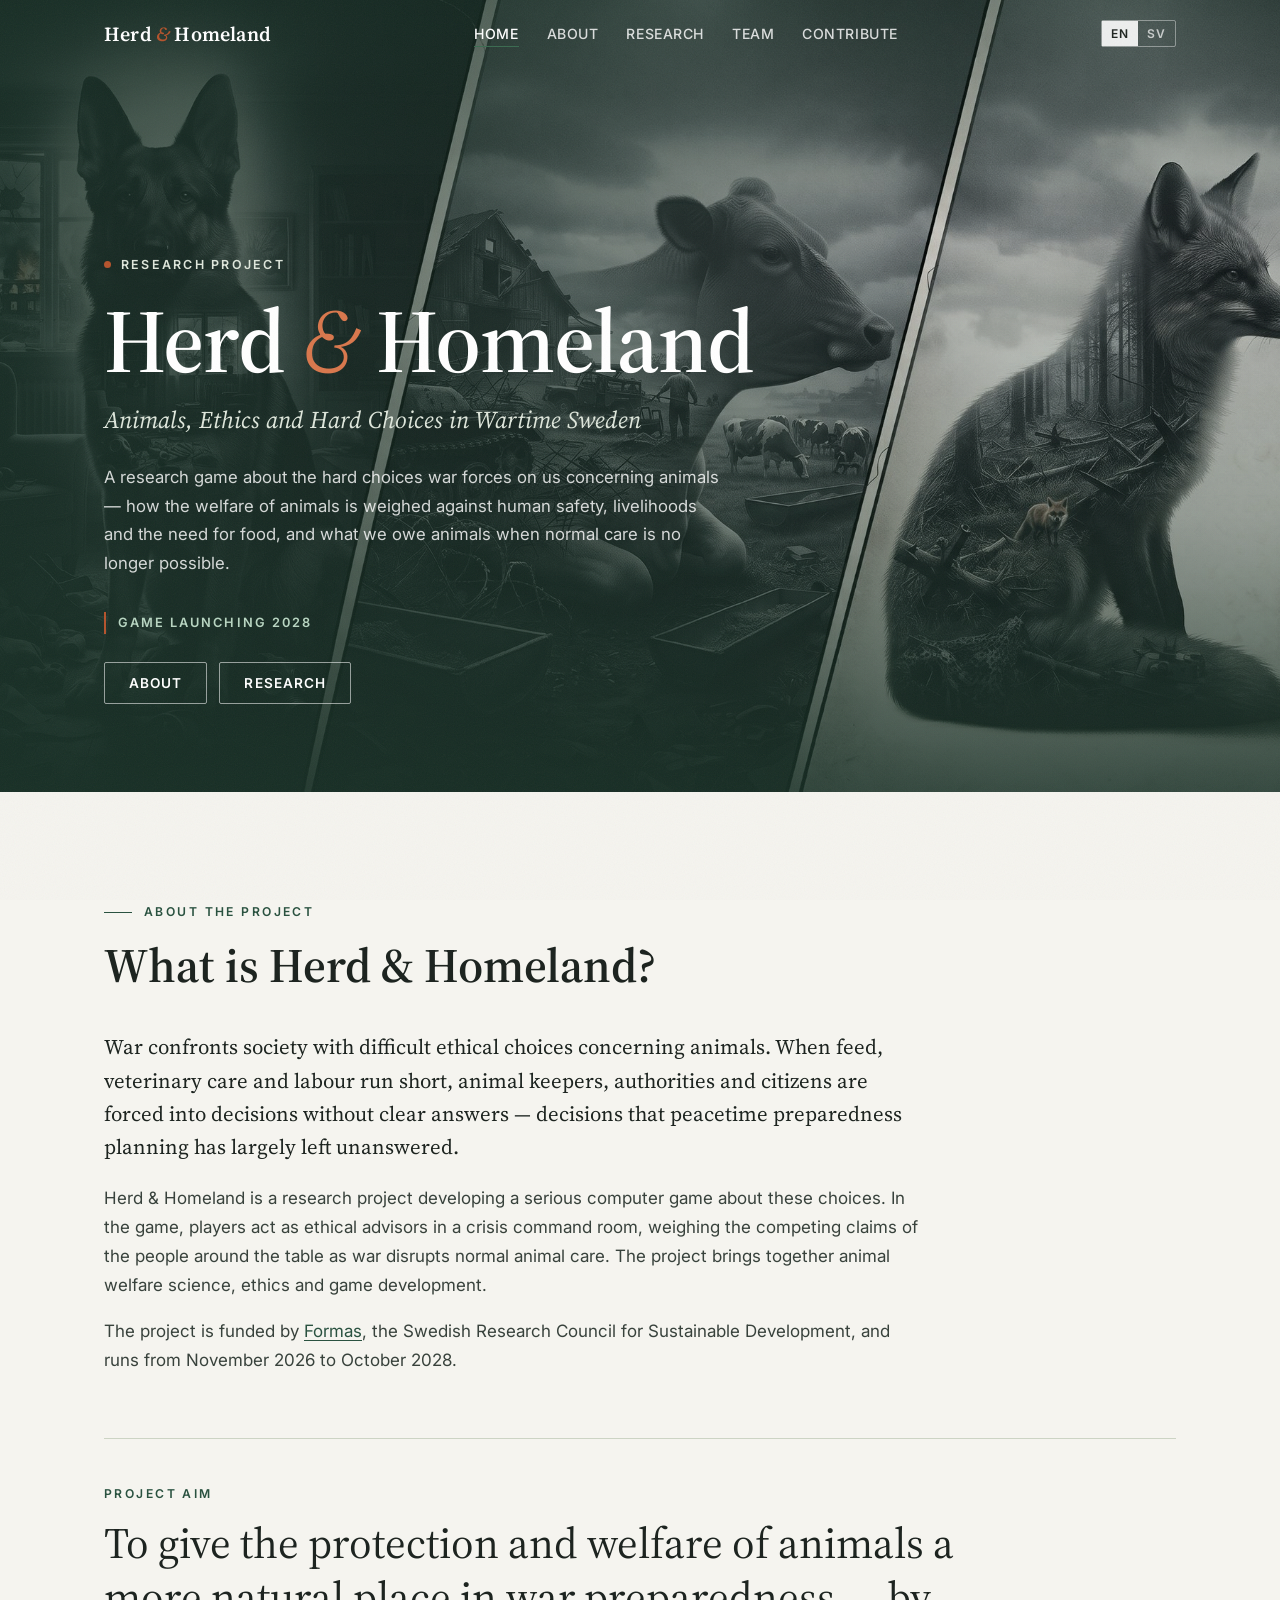
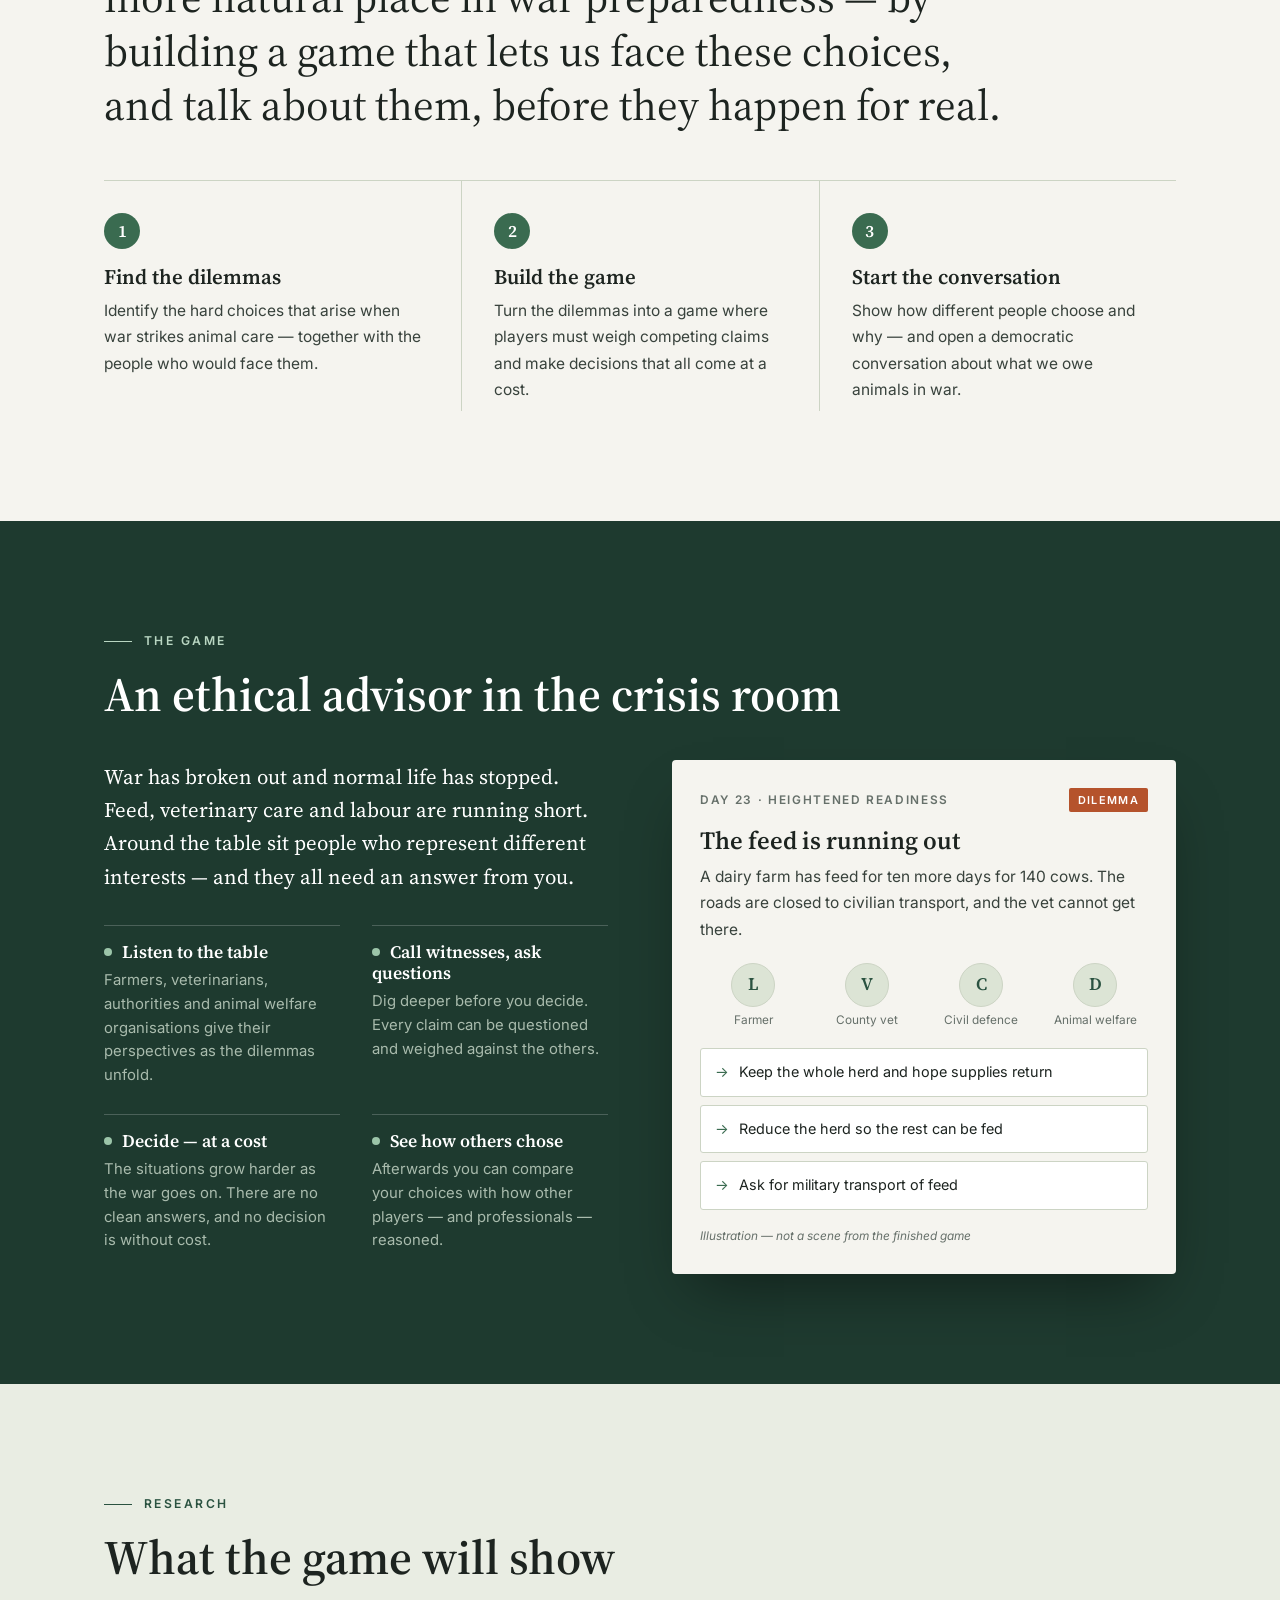
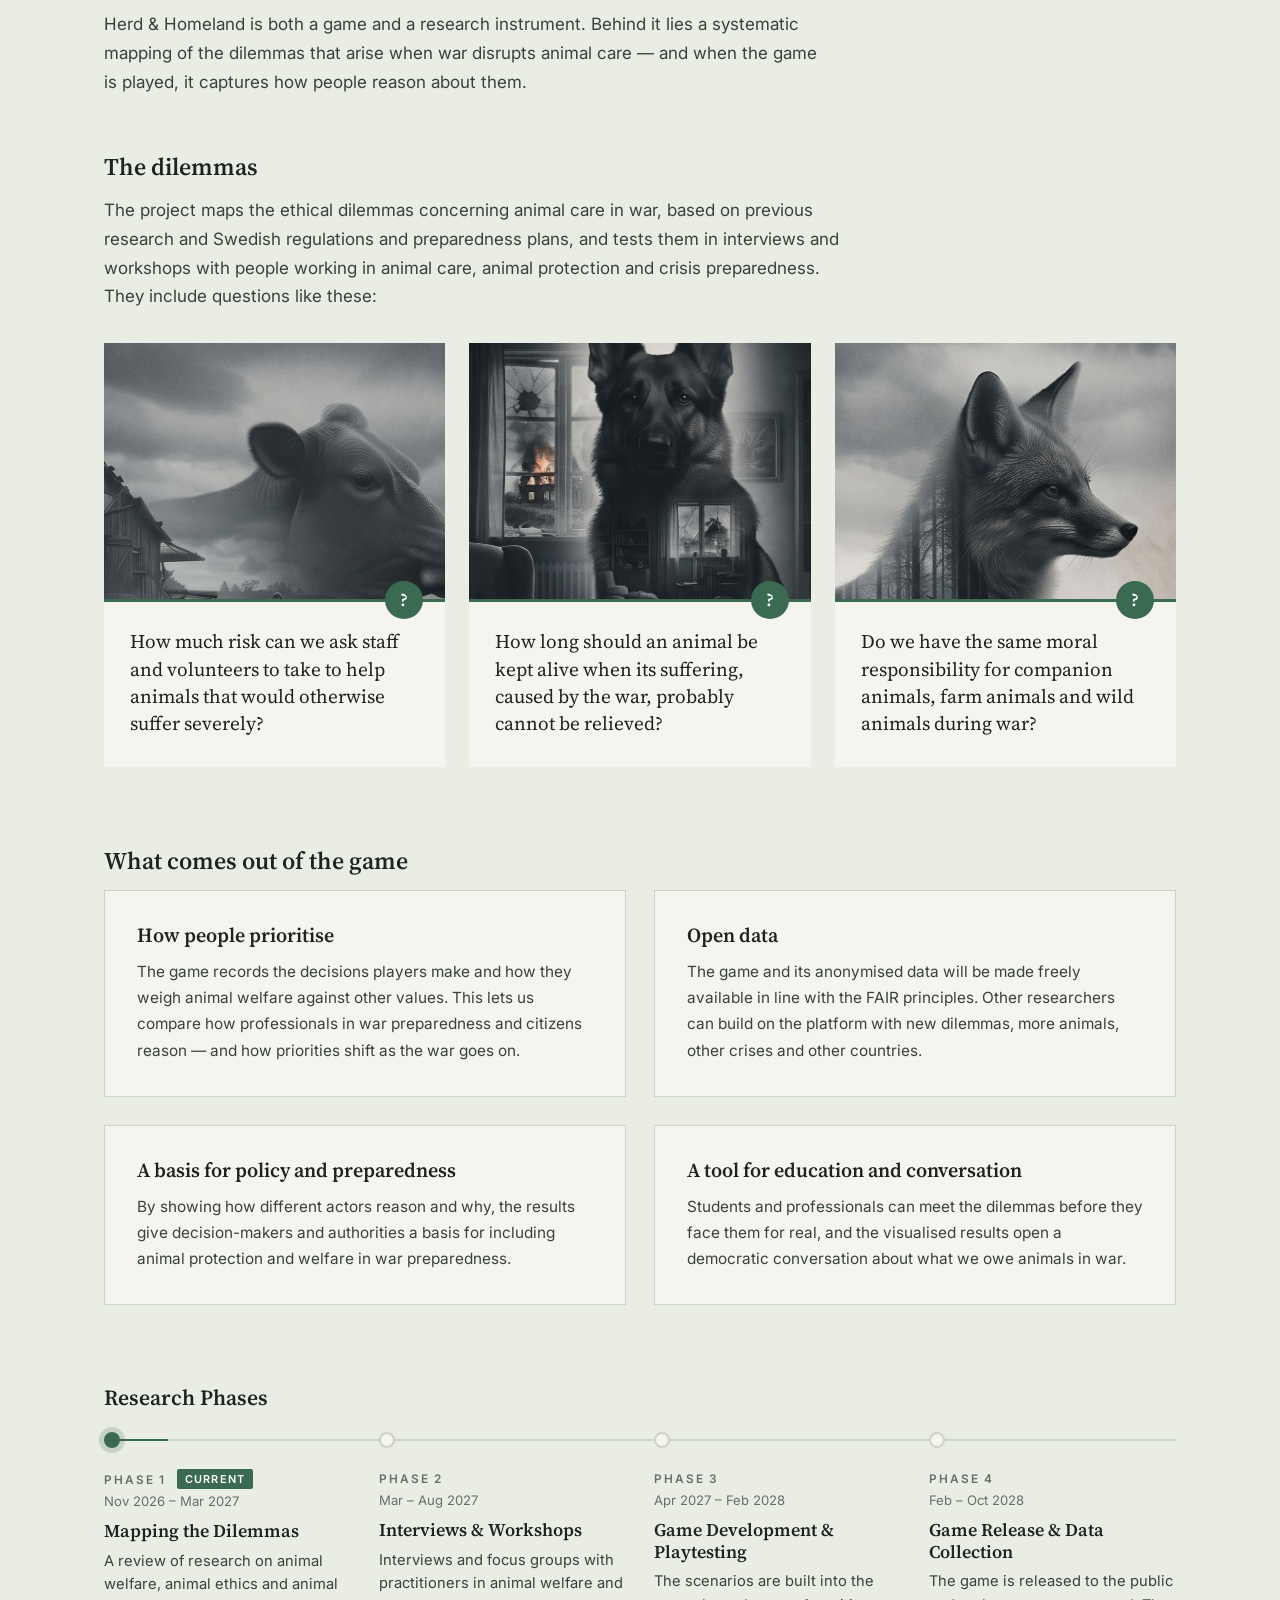
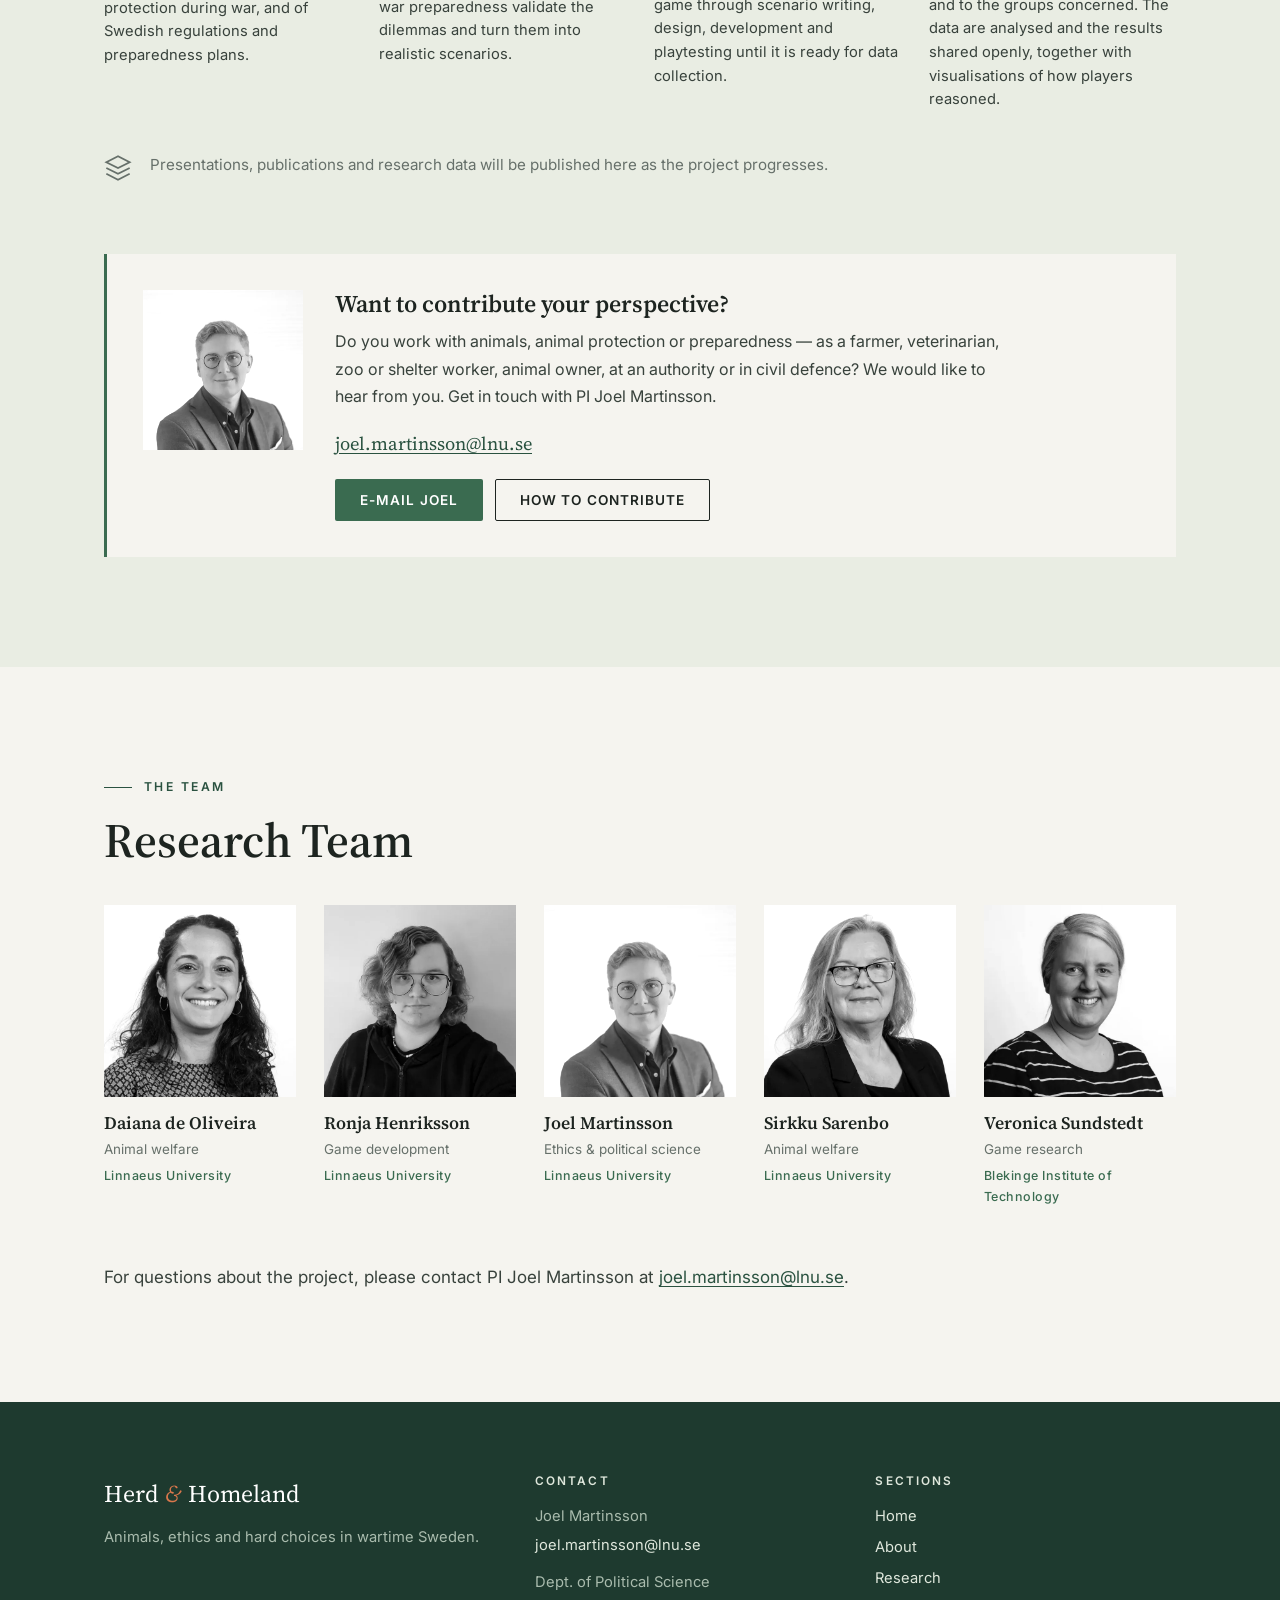
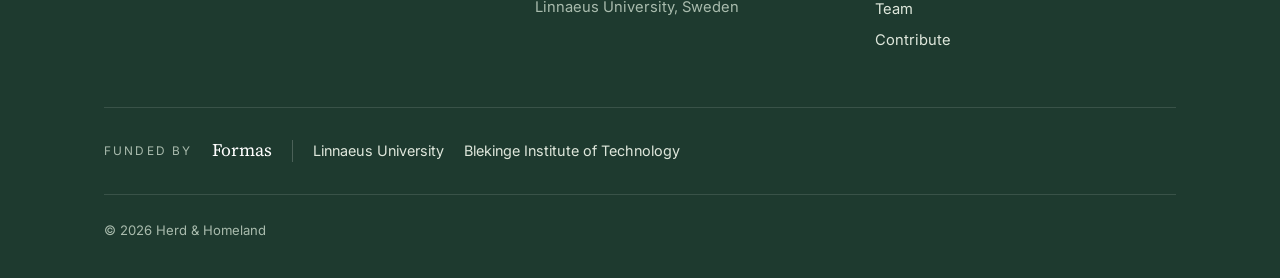
==== commit a6258e4e: "Restructure site like Saving of Swedovia: About (aim + game), Research (dilemmas, outcomes, phases, " ====
--- a/index.html
+++ b/index.html
@@ -30,7 +30,7 @@
     <link rel="preconnect" href="https://fonts.googleapis.com">
     <link rel="preconnect" href="https://fonts.gstatic.com" crossorigin>
     <link href="https://fonts.googleapis.com/css2?family=Source+Serif+4:ital,opsz,wght@0,8..60,400;0,8..60,600;1,8..60,400&family=Inter:wght@400;500;600&display=swap" rel="stylesheet">
-    <link rel="stylesheet" href="css/style.css?v=5">
+    <link rel="stylesheet" href="css/style.css?v=6">
     <link rel="icon" type="image/svg+xml" href="images/favicon.svg">
 </head>
 <body>
@@ -40,9 +40,9 @@
         <div class="nav-inner">
             <a href="#home" class="nav-logo">Herd <span class="amp">&amp;</span> Homeland</a>
             <ul class="nav-links" id="navLinks">
-                <li><a href="#game" data-en="The Game" data-sv="Spelet">The Game</a></li>
-                <li><a href="#dilemmas" data-en="The Dilemmas" data-sv="Dilemmana">The Dilemmas</a></li>
-                <li><a href="#conversation" data-en="The Conversation" data-sv="Samtalet">The Conversation</a></li>
+                <li><a href="#home" class="active" data-en="Home" data-sv="Hem">Home</a></li>
+                <li><a href="#about" data-en="About" data-sv="Om projektet">About</a></li>
+                <li><a href="#research" data-en="Research" data-sv="Forskning">Research</a></li>
                 <li><a href="#team" data-en="Team" data-sv="Teamet">Team</a></li>
                 <li><a href="contribute.html" data-en="Contribute" data-sv="Medverka">Contribute</a></li>
             </ul>
@@ -67,48 +67,62 @@
         <div class="hero-content">
             <div class="hero-label">
                 <span class="label-dot"></span>
-                <span data-en="A serious game in development · 2026–2028" data-sv="Ett seriöst spel under utveckling · 2026–2028">A serious game in development · 2026–2028</span>
+                <span data-en="Research Project" data-sv="Forskningsprojekt">Research Project</span>
             </div>
             <h1>Herd <span class="amp">&amp;</span> Homeland</h1>
             <p class="hero-subtitle" data-en="Animals, Ethics and Hard Choices in Wartime Sweden" data-sv="Djur, etik och svåra val i krigets Sverige">Animals, Ethics and Hard Choices in Wartime Sweden</p>
-            <p class="hero-desc" data-en="War confronts society with difficult ethical choices concerning animals. Herd &amp;amp; Homeland is a computer game that puts you in the crisis room — and lets us face these choices, and talk about them, before they happen for real." data-sv="Krig ställer samhället inför svåra etiska val som rör djuren. Herd &amp;amp; Homeland är ett datorspel som sätter dig i krisledningsrummet — och låter oss möta valen, och samtala om dem, innan de inträffar på riktigt.">War confronts society with difficult ethical choices concerning animals. Herd &amp; Homeland is a computer game that puts you in the crisis room — and lets us face these choices, and talk about them, before they happen for real.</p>
+            <p class="hero-desc" data-en="A research game about the hard choices war forces on us concerning animals — how the welfare of animals is weighed against human safety, livelihoods and the need for food, and what we owe animals when normal care is no longer possible." data-sv="Ett forskningsspel om de svåra val som kriget tvingar fram när det gäller djuren — hur djurens välfärd vägs mot människors säkerhet, försörjning och behovet av mat, och vad vi är skyldiga djuren när den vanliga omsorgen inte längre är möjlig.">A research game about the hard choices war forces on us concerning animals — how the welfare of animals is weighed against human safety, livelihoods and the need for food, and what we owe animals when normal care is no longer possible.</p>
+            <p class="hero-launch" data-en="Game launching 2028" data-sv="Spelsläpp 2028">Game launching 2028</p>
             <div class="hero-buttons">
-                <a href="#game" class="btn btn-ghost" data-en="About the game" data-sv="Om spelet">About the game</a>
-                <a href="contribute.html" class="btn btn-primary" data-en="Share your perspective" data-sv="Dela ditt perspektiv">Share your perspective</a>
+                <a href="#about" class="btn btn-ghost" data-en="About" data-sv="Om projektet">About</a>
+                <a href="#research" class="btn btn-ghost" data-en="Research" data-sv="Forskning">Research</a>
             </div>
         </div>
     </header>
 
-    <!-- ===== AIM ===== -->
-    <section class="aim">
-        <div class="container">
-            <div class="section-eyebrow" data-en="Our Aim" data-sv="Vårt mål">Our Aim</div>
-            <p class="aim-statement" data-en="A game that gives the protection and welfare of animals a more natural place in war preparedness." data-sv="Ett spel som ger djurens skydd och välfärd en mer självklar plats i krigsberedskapen.">A game that gives the protection and welfare of animals a more natural place in war preparedness.</p>
-            <div class="aim-steps">
-                <div class="aim-step">
-                    <span class="aim-step-num">1</span>
-                    <h3 data-en="Find the dilemmas" data-sv="Hitta dilemmana">Find the dilemmas</h3>
-                    <p data-en="Identify the hard choices that arise when war strikes animal care — together with the people who would face them." data-sv="Identifiera de svåra val som uppstår när kriget slår mot djurhållningen — tillsammans med dem som skulle ställas inför dem.">Identify the hard choices that arise when war strikes animal care — together with the people who would face them.</p>
-                </div>
-                <div class="aim-step">
-                    <span class="aim-step-num">2</span>
-                    <h3 data-en="Build the game" data-sv="Bygga spelet">Build the game</h3>
-                    <p data-en="Turn the dilemmas into a game where you must weigh competing claims and make decisions that all come at a cost." data-sv="Göra dilemmana till ett spel där du måste väga konkurrerande anspråk och fatta beslut som alla har ett pris.">Turn the dilemmas into a game where you must weigh competing claims and make decisions that all come at a cost.</p>
-                </div>
-                <div class="aim-step">
-                    <span class="aim-step-num">3</span>
-                    <h3 data-en="Start the conversation" data-sv="Starta samtalet">Start the conversation</h3>
-                    <p data-en="Show how different people choose and why — and open a democratic conversation about what we owe animals in war." data-sv="Visa hur olika människor väljer och varför — och öppna för ett demokratiskt samtal om vad vi är skyldiga djuren i krig.">Show how different people choose and why — and open a democratic conversation about what we owe animals in war.</p>
+    <!-- ===== ABOUT ===== -->
+    <section id="about" class="section">
+        <div class="container">
+            <div class="section-eyebrow" data-en="About the Project" data-sv="Om projektet">About the Project</div>
+            <h2 class="section-heading" data-en="What is Herd &amp; Homeland?" data-sv="Vad är Herd &amp; Homeland?">What is Herd &amp; Homeland?</h2>
+
+            <div class="about-content">
+                <p class="lead" data-en="War confronts society with difficult ethical choices concerning animals. When feed, veterinary care and labour run short, animal keepers, authorities and citizens are forced into decisions without clear answers — decisions that peacetime preparedness planning has largely left unanswered." data-sv="Krig ställer samhället inför svåra etiska val som rör djuren. När foder, veterinärvård och arbetskraft inte räcker till tvingas djurhållare, myndigheter och medborgare till beslut utan tydliga svar — beslut som beredskapsplaneringen i fredstid i stort sett har lämnat obesvarade.">War confronts society with difficult ethical choices concerning animals. When feed, veterinary care and labour run short, animal keepers, authorities and citizens are forced into decisions without clear answers — decisions that peacetime preparedness planning has largely left unanswered.</p>
+
+                <p data-en="Herd &amp;amp; Homeland is a research project developing a serious computer game about these choices. In the game, players act as ethical advisors in a crisis command room, weighing the competing claims of the people around the table as war disrupts normal animal care. The project brings together animal welfare science, ethics and game development." data-sv="Herd &amp;amp; Homeland är ett forskningsprojekt som utvecklar ett seriöst datorspel om dessa val. I spelet agerar spelarna etiska rådgivare i ett krisledningsrum och väger anspråken från människorna runt bordet mot varandra när kriget stör den normala djurhållningen. Projektet förenar djurvälfärdsvetenskap, etik och spelutveckling.">Herd &amp; Homeland is a research project developing a serious computer game about these choices. In the game, players act as ethical advisors in a crisis command room, weighing the competing claims of the people around the table as war disrupts normal animal care. The project brings together animal welfare science, ethics and game development.</p>
+
+                <p data-en="The project is funded by &lt;a href='https://formas.se/en/start-page.html' target='_blank' rel='noopener'&gt;Formas&lt;/a&gt;, the Swedish Research Council for Sustainable Development, and runs from November 2026 to October 2028." data-sv="Projektet finansieras av &lt;a href='https://formas.se' target='_blank' rel='noopener'&gt;Formas&lt;/a&gt;, ett statligt forskningsråd för hållbar utveckling, och pågår från november 2026 till oktober 2028.">The project is funded by <a href="https://formas.se/en/start-page.html" target="_blank" rel="noopener">Formas</a>, the Swedish Research Council for Sustainable Development, and runs from November 2026 to October 2028.</p>
+            </div>
+
+            <div class="aim-box">
+                <h3 data-en="Project Aim" data-sv="Projektets mål">Project Aim</h3>
+                <p class="aim-statement" data-en="To give the protection and welfare of animals a more natural place in war preparedness — by building a game that lets us face these choices, and talk about them, before they happen for real." data-sv="Att ge djurens skydd och välfärd en mer självklar plats i krigsberedskapen — genom att bygga ett spel som låter oss möta valen, och samtala om dem, innan de inträffar på riktigt.">To give the protection and welfare of animals a more natural place in war preparedness — by building a game that lets us face these choices, and talk about them, before they happen for real.</p>
+                <div class="aim-steps">
+                    <div class="aim-step">
+                        <span class="aim-step-num">1</span>
+                        <h3 data-en="Find the dilemmas" data-sv="Hitta dilemmana">Find the dilemmas</h3>
+                        <p data-en="Identify the hard choices that arise when war strikes animal care — together with the people who would face them." data-sv="Identifiera de svåra val som uppstår när kriget slår mot djurhållningen — tillsammans med dem som skulle ställas inför dem.">Identify the hard choices that arise when war strikes animal care — together with the people who would face them.</p>
+                    </div>
+                    <div class="aim-step">
+                        <span class="aim-step-num">2</span>
+                        <h3 data-en="Build the game" data-sv="Bygga spelet">Build the game</h3>
+                        <p data-en="Turn the dilemmas into a game where players must weigh competing claims and make decisions that all come at a cost." data-sv="Göra dilemmana till ett spel där spelarna måste väga konkurrerande anspråk och fatta beslut som alla har ett pris.">Turn the dilemmas into a game where players must weigh competing claims and make decisions that all come at a cost.</p>
+                    </div>
+                    <div class="aim-step">
+                        <span class="aim-step-num">3</span>
+                        <h3 data-en="Start the conversation" data-sv="Starta samtalet">Start the conversation</h3>
+                        <p data-en="Show how different people choose and why — and open a democratic conversation about what we owe animals in war." data-sv="Visa hur olika människor väljer och varför — och öppna för ett demokratiskt samtal om vad vi är skyldiga djuren i krig.">Show how different people choose and why — and open a democratic conversation about what we owe animals in war.</p>
+                    </div>
                 </div>
             </div>
         </div>
     </section>
 
-    <!-- ===== THE GAME ===== -->
+    <!-- ===== THE GAME (part of About) ===== -->
     <section id="game" class="section section-green">
         <div class="container">
             <div class="section-eyebrow light" data-en="The Game" data-sv="Spelet">The Game</div>
-            <h2 class="section-heading light" data-en="You are the ethical advisor in the crisis room" data-sv="Du är etisk rådgivare i krisledningsrummet">You are the ethical advisor in the crisis room</h2>
+            <h2 class="section-heading light" data-en="An ethical advisor in the crisis room" data-sv="Etisk rådgivare i krisledningsrummet">An ethical advisor in the crisis room</h2>
 
             <div class="game-layout">
                 <div class="game-text">
@@ -157,13 +171,15 @@
         </div>
     </section>
 
-    <!-- ===== THE DILEMMAS ===== -->
-    <section id="dilemmas" class="section">
-        <div class="container">
-            <div class="section-eyebrow" data-en="The Dilemmas" data-sv="Dilemmana">The Dilemmas</div>
-            <h2 class="section-heading" data-en="Questions peacetime planning has left unanswered" data-sv="Frågor som fredstidens planering har lämnat obesvarade">Questions peacetime planning has left unanswered</h2>
-            <p class="section-intro" data-en="War sweeps away the conditions for ordinary animal care. The game is built around the kind of questions society would then have to answer — questions like these:" data-sv="Krig slår undan förutsättningarna för den vanliga djurhållningen. Spelet byggs kring den sortens frågor som samhället då skulle behöva besvara — frågor som dessa:">War sweeps away the conditions for ordinary animal care. The game is built around the kind of questions society would then have to answer — questions like these:</p>
-
+    <!-- ===== RESEARCH ===== -->
+    <section id="research" class="section section-alt">
+        <div class="container">
+            <div class="section-eyebrow" data-en="Research" data-sv="Forskning">Research</div>
+            <h2 class="section-heading" data-en="What the game will show" data-sv="Vad spelet kommer att visa">What the game will show</h2>
+            <p class="section-intro" data-en="Herd &amp;amp; Homeland is both a game and a research instrument. Behind it lies a systematic mapping of the dilemmas that arise when war disrupts animal care — and when the game is played, it captures how people reason about them." data-sv="Herd &amp;amp; Homeland är både ett spel och ett forskningsinstrument. Bakom spelet ligger en systematisk kartläggning av de dilemman som uppstår när kriget stör djurhållningen — och när spelet spelas fångar det hur människor resonerar kring dem.">Herd &amp; Homeland is both a game and a research instrument. Behind it lies a systematic mapping of the dilemmas that arise when war disrupts animal care — and when the game is played, it captures how people reason about them.</p>
+
+            <h3 class="sub-heading" data-en="The dilemmas" data-sv="Dilemmana">The dilemmas</h3>
+            <p class="sub-intro" data-en="The project maps the ethical dilemmas concerning animal care in war, based on previous research and Swedish regulations and preparedness plans, and tests them in interviews and workshops with people working in animal care, animal protection and crisis preparedness. They include questions like these:" data-sv="Projektet kartlägger de etiska dilemman som rör djuromsorg i krig, utifrån tidigare forskning samt svenska regelverk och beredskapsplaner, och prövar dem i intervjuer och workshops med personer som arbetar med djuromsorg, djurskydd och krisberedskap. Bland dem finns frågor som dessa:">The project maps the ethical dilemmas concerning animal care in war, based on previous research and Swedish regulations and preparedness plans, and tests them in interviews and workshops with people working in animal care, animal protection and crisis preparedness. They include questions like these:</p>
             <div class="qcards">
                 <figure class="qcard">
                     <div class="qcard-img"><img src="images/panel-cow.jpg" alt="" loading="lazy"></div>
@@ -179,80 +195,87 @@
                 </figure>
             </div>
 
-            <p class="dilemmas-outro" data-en="Every decision about animals also touches other things at stake — the safety of those who care for them, farmers' livelihoods and society's need for food. In the game, all of it is on the table at once." data-sv="Varje beslut om djuren berör också annat som står på spel — säkerheten för dem som tar hand om djuren, lantbrukarnas försörjning och samhällets behov av mat. I spelet ligger allt detta på bordet samtidigt.">Every decision about animals also touches other things at stake — the safety of those who care for them, farmers' livelihoods and society's need for food. In the game, all of it is on the table at once.</p>
+
+            <h3 class="sub-heading" data-en="What comes out of the game" data-sv="Vad spelet ger">What comes out of the game</h3>
+            <div class="research-grid">
+                <div class="research-card">
+                    <h3 data-en="How people prioritise" data-sv="Hur människor prioriterar">How people prioritise</h3>
+                    <p data-en="The game records the decisions players make and how they weigh animal welfare against other values. This lets us compare how professionals in war preparedness and citizens reason — and how priorities shift as the war goes on." data-sv="Spelet registrerar de beslut spelarna fattar och hur de väger djurens välfärd mot andra värden. Det gör det möjligt att jämföra hur yrkesverksamma inom krigsberedskapen och medborgare resonerar — och hur prioriteringarna förskjuts ju längre kriget pågår.">The game records the decisions players make and how they weigh animal welfare against other values. This lets us compare how professionals in war preparedness and citizens reason — and how priorities shift as the war goes on.</p>
+                </div>
+                <div class="research-card">
+                    <h3 data-en="Open data" data-sv="Öppna data">Open data</h3>
+                    <p data-en="The game and its anonymised data will be made freely available in line with the FAIR principles. Other researchers can build on the platform with new dilemmas, more animals, other crises and other countries." data-sv="Spelet och dess avidentifierade data görs fritt tillgängliga i enlighet med FAIR-principerna. Andra forskare kan bygga vidare på plattformen med nya dilemman, fler djur, andra kriser och andra länder.">The game and its anonymised data will be made freely available in line with the FAIR principles. Other researchers can build on the platform with new dilemmas, more animals, other crises and other countries.</p>
+                </div>
+                <div class="research-card">
+                    <h3 data-en="A basis for policy and preparedness" data-sv="Underlag för policy och beredskap">A basis for policy and preparedness</h3>
+                    <p data-en="By showing how different actors reason and why, the results give decision-makers and authorities a basis for including animal protection and welfare in war preparedness." data-sv="Genom att visa hur olika aktörer resonerar och varför ger resultaten beslutsfattare och myndigheter ett underlag för att inkludera djurskydd och djurvälfärd i krigsberedskapen.">By showing how different actors reason and why, the results give decision-makers and authorities a basis for including animal protection and welfare in war preparedness.</p>
+                </div>
+                <div class="research-card">
+                    <h3 data-en="A tool for education and conversation" data-sv="Ett verktyg för utbildning och samtal">A tool for education and conversation</h3>
+                    <p data-en="Students and professionals can meet the dilemmas before they face them for real, and the visualised results open a democratic conversation about what we owe animals in war." data-sv="Studenter och yrkesverksamma kan möta dilemmana innan de står inför dem på riktigt, och de visualiserade resultaten öppnar för ett demokratiskt samtal om vad vi är skyldiga djuren i krig.">Students and professionals can meet the dilemmas before they face them for real, and the visualised results open a democratic conversation about what we owe animals in war.</p>
+                </div>
+            </div>
+
+            <div class="phases">
+                <h3 class="phases-heading" data-en="Research Phases" data-sv="Forskningsfaser">Research Phases</h3>
+                <div class="phases-track"><div class="phases-progress" style="width: 6%"></div></div>
+                <div class="phases-grid">
+                    <div class="phase current">
+                        <div class="phase-marker"></div>
+                        <div class="phase-number"><span data-en="Phase 1" data-sv="Fas 1">Phase 1</span> <span class="phase-badge" data-en="Current" data-sv="Pågår">Current</span></div>
+                        <div class="phase-time" data-en="Nov 2026 – Mar 2027" data-sv="Nov 2026 – mars 2027">Nov 2026 – Mar 2027</div>
+                        <h4 data-en="Mapping the Dilemmas" data-sv="Kartläggning av dilemmana">Mapping the Dilemmas</h4>
+                        <p data-en="A review of research on animal welfare, animal ethics and animal protection during war, and of Swedish regulations and preparedness plans." data-sv="En genomgång av forskning om djurvälfärd, djuretik och djurskydd vid krig samt av svenska regelverk och beredskapsplaner.">A review of research on animal welfare, animal ethics and animal protection during war, and of Swedish regulations and preparedness plans.</p>
+                    </div>
+                    <div class="phase future">
+                        <div class="phase-marker"></div>
+                        <div class="phase-number" data-en="Phase 2" data-sv="Fas 2">Phase 2</div>
+                        <div class="phase-time" data-en="Mar – Aug 2027" data-sv="Mars – aug 2027">Mar – Aug 2027</div>
+                        <h4 data-en="Interviews &amp;amp; Workshops" data-sv="Intervjuer &amp;amp; workshops">Interviews &amp; Workshops</h4>
+                        <p data-en="Interviews and focus groups with practitioners in animal welfare and war preparedness validate the dilemmas and turn them into realistic scenarios." data-sv="Intervjuer och fokusgrupper med yrkesverksamma inom djuromsorg och krisberedskap prövar dilemmana och gör dem till realistiska scenarier.">Interviews and focus groups with practitioners in animal welfare and war preparedness validate the dilemmas and turn them into realistic scenarios.</p>
+                    </div>
+                    <div class="phase future">
+                        <div class="phase-marker"></div>
+                        <div class="phase-number" data-en="Phase 3" data-sv="Fas 3">Phase 3</div>
+                        <div class="phase-time" data-en="Apr 2027 – Feb 2028" data-sv="April 2027 – feb 2028">Apr 2027 – Feb 2028</div>
+                        <h4 data-en="Game Development &amp;amp; Playtesting" data-sv="Spelutveckling &amp;amp; speltester">Game Development &amp; Playtesting</h4>
+                        <p data-en="The scenarios are built into the game through scenario writing, design, development and playtesting until it is ready for data collection." data-sv="Scenarierna byggs in i spelet genom manus, design, utveckling och speltester tills spelet håller för datainsamling.">The scenarios are built into the game through scenario writing, design, development and playtesting until it is ready for data collection.</p>
+                    </div>
+                    <div class="phase future">
+                        <div class="phase-marker"></div>
+                        <div class="phase-number" data-en="Phase 4" data-sv="Fas 4">Phase 4</div>
+                        <div class="phase-time" data-en="Feb – Oct 2028" data-sv="Feb – okt 2028">Feb – Oct 2028</div>
+                        <h4 data-en="Game Release &amp;amp; Data Collection" data-sv="Spelsläpp &amp;amp; datainsamling">Game Release &amp; Data Collection</h4>
+                        <p data-en="The game is released to the public and to the groups concerned. The data are analysed and the results shared openly, together with visualisations of how players reasoned." data-sv="Spelet släpps för allmänheten och berörda grupper. Data analyseras och resultaten delas öppet, tillsammans med visualiseringar av hur spelarna resonerade.">The game is released to the public and to the groups concerned. The data are analysed and the results shared openly, together with visualisations of how players reasoned.</p>
+                    </div>
+                </div>
+            </div>
+
+            <div class="research-coming">
+                <svg viewBox="0 0 24 24" width="28" height="28" fill="none" stroke="currentColor" stroke-width="1.5" aria-hidden="true"><path d="M12 2L2 7l10 5 10-5-10-5z"/><path d="M2 17l10 5 10-5"/><path d="M2 12l10 5 10-5"/></svg>
+                <p data-en="Presentations, publications and research data will be published here as the project progresses." data-sv="Presentationer, publikationer och forskningsdata kommer att publiceras här allteftersom projektet fortskrider.">Presentations, publications and research data will be published here as the project progresses.</p>
+            </div>
+
+            <div class="contact-card research-contact">
+                <img src="images/joel.webp" alt="Joel Martinsson" loading="lazy">
+                <div>
+                    <h3 data-en="Want to contribute your perspective?" data-sv="Vill du bidra med ditt perspektiv?">Want to contribute your perspective?</h3>
+                    <p class="title" data-en="Do you work with animals, animal protection or preparedness — as a farmer, veterinarian, zoo or shelter worker, animal owner, at an authority or in civil defence? We would like to hear from you. Get in touch with PI Joel Martinsson." data-sv="Arbetar du med djur, djurskydd eller beredskap — som lantbrukare, veterinär, på djurpark eller djurhem, som djurägare, på en myndighet eller inom civilförsvaret? Vi vill gärna höra från dig. Kontakta projektledare Joel Martinsson.">Do you work with animals, animal protection or preparedness — as a farmer, veterinarian, zoo or shelter worker, animal owner, at an authority or in civil defence? We would like to hear from you. Get in touch with PI Joel Martinsson.</p>
+                    <p class="email"><a href="mailto:joel.martinsson@lnu.se">joel.martinsson@lnu.se</a></p>
+                    <div class="contact-buttons">
+                        <a class="btn btn-primary" href="mailto:joel.martinsson@lnu.se?subject=Herd%20%26%20Homeland" data-en="E-mail Joel" data-sv="Mejla Joel">E-mail Joel</a>
+                        <a class="btn btn-dark" href="contribute.html" data-en="How to contribute" data-sv="Så kan du medverka">How to contribute</a>
+                    </div>
+                </div>
+            </div>
         </div>
     </section>
 
-    <!-- ===== HOW IT IS MADE ===== -->
-    <section id="making" class="section section-alt">
-        <div class="container">
-            <div class="section-eyebrow" data-en="Making the Game" data-sv="Så görs spelet">Making the Game</div>
-            <h2 class="section-heading" data-en="Built together with those who would face the choices" data-sv="Byggt tillsammans med dem som skulle ställas inför valen">Built together with those who would face the choices</h2>
-            <p class="section-intro" data-en="The game brings together animal welfare science, ethics and game development. The dilemmas are tested and developed in interviews and workshops with people who work with animal care, animal protection and crisis preparedness — so that what happens in the game is true to reality." data-sv="Spelet förenar djurvälfärdsvetenskap, etik och spelutveckling. Dilemmana prövas och utvecklas i intervjuer och workshops med personer som arbetar med djuromsorg, djurskydd och krisberedskap — så att det som händer i spelet är verklighetstroget.">The game brings together animal welfare science, ethics and game development. The dilemmas are tested and developed in interviews and workshops with people who work with animal care, animal protection and crisis preparedness — so that what happens in the game is true to reality.</p>
-
-            <ol class="steps">
-                <li class="step current">
-                    <span class="step-time" data-en="Nov 2026 – Mar 2027" data-sv="Nov 2026 – mars 2027">Nov 2026 – Mar 2027</span>
-                    <span class="tl-badge" data-en="Now" data-sv="Nu">Now</span>
-                    <h4 data-en="Finding the dilemmas" data-sv="Dilemmana tas fram">Finding the dilemmas</h4>
-                    <p data-en="Drawing on previous research and Swedish regulations and preparedness plans." data-sv="Utifrån tidigare forskning samt svenska regelverk och beredskapsplaner.">Drawing on previous research and Swedish regulations and preparedness plans.</p>
-                </li>
-                <li class="step">
-                    <span class="step-time" data-en="Mar – Aug 2027" data-sv="Mars – aug 2027">Mar – Aug 2027</span>
-                    <h4 data-en="Testing with practitioners" data-sv="Prövas med yrkesverksamma">Testing with practitioners</h4>
-                    <p data-en="Interviews and workshops turn the dilemmas into realistic scenarios." data-sv="Intervjuer och workshops gör dilemmana till realistiska scenarier.">Interviews and workshops turn the dilemmas into realistic scenarios.</p>
-                </li>
-                <li class="step">
-                    <span class="step-time" data-en="Apr 2027 – Feb 2028" data-sv="April 2027 – feb 2028">Apr 2027 – Feb 2028</span>
-                    <h4 data-en="Building the game" data-sv="Spelet byggs">Building the game</h4>
-                    <p data-en="Scenario writing, design, development and playtesting." data-sv="Manus, design, utveckling och speltester.">Scenario writing, design, development and playtesting.</p>
-                </li>
-                <li class="step">
-                    <span class="step-time">2028</span>
-                    <h4 data-en="Release &amp;amp; conversation" data-sv="Lansering &amp;amp; samtal">Release &amp; conversation</h4>
-                    <p data-en="The game is released free to the public and to the groups concerned." data-sv="Spelet släpps fritt för allmänheten och berörda grupper.">The game is released free to the public and to the groups concerned.</p>
-                </li>
-            </ol>
-        </div>
-    </section>
-
-    <!-- ===== THE CONVERSATION ===== -->
-    <section id="conversation" class="section">
-        <div class="container">
-            <div class="section-eyebrow" data-en="The Conversation" data-sv="Samtalet">The Conversation</div>
-            <h2 class="section-heading" data-en="A game that starts a conversation" data-sv="Ett spel som startar ett samtal">A game that starts a conversation</h2>
-            <p class="section-intro" data-en="Herd &amp;amp; Homeland is not only played — it is talked about. By making visible how different people choose and why, the game becomes a shared starting point for discussing what we owe animals in war." data-sv="Herd &amp;amp; Homeland ska inte bara spelas — det ska pratas om. Genom att synliggöra hur olika människor väljer och varför blir spelet en gemensam utgångspunkt för samtal om vad vi är skyldiga djuren i krig.">Herd &amp; Homeland is not only played — it is talked about. By making visible how different people choose and why, the game becomes a shared starting point for discussing what we owe animals in war.</p>
-
-            <div class="uses">
-                <div class="use">
-                    <svg class="use-icon" viewBox="0 0 24 24" width="30" height="30" fill="none" stroke="currentColor" stroke-width="1.5" aria-hidden="true"><path d="M21 15a2 2 0 0 1-2 2H7l-4 4V5a2 2 0 0 1 2-2h14a2 2 0 0 1 2 2z"/><path d="M8 9h8M8 13h5"/></svg>
-                    <h3 data-en="For the public and decision-makers" data-sv="För allmänhet och beslutsfattare">For the public and decision-makers</h3>
-                    <p data-en="See how farmers, vets, authorities and fellow citizens reason — a basis for a democratic conversation about animals in war." data-sv="Se hur lantbrukare, veterinärer, myndigheter och andra medborgare resonerar — ett underlag för ett demokratiskt samtal om djuren i krig.">See how farmers, vets, authorities and fellow citizens reason — a basis for a democratic conversation about animals in war.</p>
-                </div>
-                <div class="use">
-                    <svg class="use-icon" viewBox="0 0 24 24" width="30" height="30" fill="none" stroke="currentColor" stroke-width="1.5" aria-hidden="true"><path d="M2 8l10-5 10 5-10 5z"/><path d="M6 10v5c0 1.7 2.7 3 6 3s6-1.3 6-3v-5"/><path d="M22 8v6"/></svg>
-                    <h3 data-en="In education and preparedness exercises" data-sv="I utbildning och beredskapsövningar">In education and preparedness exercises</h3>
-                    <p data-en="Students and professionals can meet the dilemmas — and each other's perspectives — before they face them for real." data-sv="Studenter och yrkesverksamma kan möta dilemmana — och varandras perspektiv — innan de står inför dem på riktigt.">Students and professionals can meet the dilemmas — and each other's perspectives — before they face them for real.</p>
-                </div>
-                <div class="use">
-                    <svg class="use-icon" viewBox="0 0 24 24" width="30" height="30" fill="none" stroke="currentColor" stroke-width="1.5" aria-hidden="true"><path d="M12 2L2 7l10 5 10-5-10-5z"/><path d="M2 17l10 5 10-5"/><path d="M2 12l10 5 10-5"/></svg>
-                    <h3 data-en="As an open platform" data-sv="Som en öppen plattform">As an open platform</h3>
-                    <p data-en="The game and its anonymised data are made openly available, so the platform can grow with new dilemmas, more animals and other crises." data-sv="Spelet och dess avidentifierade data görs öppet tillgängliga, så att plattformen kan växa med nya dilemman, fler djur och andra kriser.">The game and its anonymised data are made openly available, so the platform can grow with new dilemmas, more animals and other crises.</p>
-                </div>
-            </div>
-
-            <blockquote class="pull-quote">
-                <p data-en="By having to weigh the claims of others before deciding, players practise ethical humility — taking seriously perspectives unlike their own, even where disagreement remains." data-sv="Genom att behöva väga andras anspråk innan de beslutar övar spelarna etisk ödmjukhet — att ta perspektiv som skiljer sig från de egna på allvar, även där oenigheten kvarstår.">By having to weigh the claims of others before deciding, players practise ethical humility — taking seriously perspectives unlike their own, even where disagreement remains.</p>
-            </blockquote>
-        </div>
-    </section>
-
     <!-- ===== TEAM ===== -->
-    <section id="team" class="section section-alt">
+    <section id="team" class="section">
         <div class="container">
             <div class="section-eyebrow" data-en="The Team" data-sv="Teamet">The Team</div>
-            <h2 class="section-heading" data-en="The project team" data-sv="Projektteamet">The project team</h2>
-            <p class="section-intro" data-en="Herd &amp;amp; Homeland is made by a team that brings together ethics, animal welfare science and game development, at Linnaeus University and Blekinge Institute of Technology." data-sv="Herd &amp;amp; Homeland görs av ett team som förenar etik, djurvälfärdsvetenskap och spelutveckling, vid Linnéuniversitetet och Blekinge Tekniska Högskola.">Herd &amp; Homeland is made by a team that brings together ethics, animal welfare science and game development, at Linnaeus University and Blekinge Institute of Technology.</p>
+            <h2 class="section-heading" data-en="Research Team" data-sv="Forskarteamet">Research Team</h2>
             <div class="team-row">
                 <div class="member">
                     <div class="member-img"><img src="images/daiana.webp" alt="Daiana de Oliveira" loading="lazy"></div>
@@ -285,18 +308,7 @@
                     <p class="org" data-en="Blekinge Institute of Technology" data-sv="Blekinge Tekniska Högskola">Blekinge Institute of Technology</p>
                 </a>
             </div>
-            <p class="team-contact" data-en="Questions about the project? Write to &lt;a href='mailto:joel.martinsson@lnu.se'&gt;joel.martinsson@lnu.se&lt;/a&gt;." data-sv="Frågor om projektet? Skriv till &lt;a href='mailto:joel.martinsson@lnu.se'&gt;joel.martinsson@lnu.se&lt;/a&gt;.">Questions about the project? Write to <a href="mailto:joel.martinsson@lnu.se">joel.martinsson@lnu.se</a>.</p>
-        </div>
-    </section>
-
-    <!-- ===== CTA ===== -->
-    <section class="cta-band">
-        <div class="container cta-inner">
-            <div>
-                <h2 data-en="Help us shape the dilemmas" data-sv="Hjälp oss forma dilemmana">Help us shape the dilemmas</h2>
-                <p data-en="Do you work with animals, animal protection or preparedness? Farmers, veterinarians, zoo and shelter staff, animal owners, authorities and civil defence — your experience can make the game more true to reality." data-sv="Arbetar du med djur, djurskydd eller beredskap? Lantbrukare, veterinärer, personal på djurparker och djurhem, djurägare, myndigheter och civilförsvar — dina erfarenheter kan göra spelet mer verklighetstroget.">Do you work with animals, animal protection or preparedness? Farmers, veterinarians, zoo and shelter staff, animal owners, authorities and civil defence — your experience can make the game more true to reality.</p>
-            </div>
-            <a href="contribute.html" class="btn btn-primary" data-en="Share your perspective" data-sv="Dela ditt perspektiv">Share your perspective</a>
+            <p class="team-contact" data-en="For questions about the project, please contact PI Joel Martinsson at &lt;a href='mailto:joel.martinsson@lnu.se'&gt;joel.martinsson@lnu.se&lt;/a&gt;." data-sv="För frågor om projektet, kontakta projektledare Joel Martinsson på &lt;a href='mailto:joel.martinsson@lnu.se'&gt;joel.martinsson@lnu.se&lt;/a&gt;.">For questions about the project, please contact PI Joel Martinsson at <a href="mailto:joel.martinsson@lnu.se">joel.martinsson@lnu.se</a>.</p>
         </div>
     </section>
 
@@ -317,9 +329,9 @@
                 <div class="footer-col">
                     <h4 data-en="Sections" data-sv="Sektioner">Sections</h4>
                     <ul>
-                        <li><a href="#game" data-en="The Game" data-sv="Spelet">The Game</a></li>
-                        <li><a href="#dilemmas" data-en="The Dilemmas" data-sv="Dilemmana">The Dilemmas</a></li>
-                        <li><a href="#conversation" data-en="The Conversation" data-sv="Samtalet">The Conversation</a></li>
+                        <li><a href="#home" data-en="Home" data-sv="Hem">Home</a></li>
+                        <li><a href="#about" data-en="About" data-sv="Om projektet">About</a></li>
+                        <li><a href="#research" data-en="Research" data-sv="Forskning">Research</a></li>
                         <li><a href="#team" data-en="Team" data-sv="Teamet">Team</a></li>
                         <li><a href="contribute.html" data-en="Contribute" data-sv="Medverka">Contribute</a></li>
                     </ul>
@@ -338,6 +350,6 @@
         </div>
     </footer>
 
-    <script src="js/main.js?v=3"></script>
+    <script src="js/main.js?v=4"></script>
 </body>
 </html>
--- a/css/style.css
+++ b/css/style.css
@@ -820,3 +820,26 @@
     .features { grid-template-columns: 1fr; }
     .steps { grid-template-columns: 1fr; }
 }
+
+/* =============================================
+   v6 — Swedovia-style structure
+   ============================================= */
+.hero-launch {
+    display: inline-block;
+    margin: -10px 0 28px;
+    font-size: .8rem; font-weight: 600; letter-spacing: .16em; text-transform: uppercase;
+    color: #b9d6c2;
+    border-left: 2px solid var(--rust);
+    padding-left: 12px;
+}
+.aim-box { margin-top: 64px; padding-top: 48px; border-top: 1px solid var(--line); }
+.aim-box > h3 { font-size: .76rem; font-family: var(--sans); font-weight: 600; letter-spacing: .2em; text-transform: uppercase; color: var(--accent-dark); margin-bottom: 14px; }
+.aim-box .aim-statement { margin-bottom: 48px; }
+.sub-heading:first-of-type { margin-top: 56px; }
+.sub-intro { max-width: 760px; color: var(--ink-2); margin: 0 0 32px; }
+#research .research-card { background: var(--paper); }
+#research .qcard { background: var(--paper); }
+.research-contact { margin-top: 72px; max-width: none; background: var(--paper); align-items: start; }
+.research-contact h3 { font-size: 1.5rem; margin-bottom: 10px; }
+.research-contact .title { font-size: 1rem; color: var(--ink-2); max-width: 680px; }
+.contact-buttons { display: flex; flex-wrap: wrap; gap: 12px; }
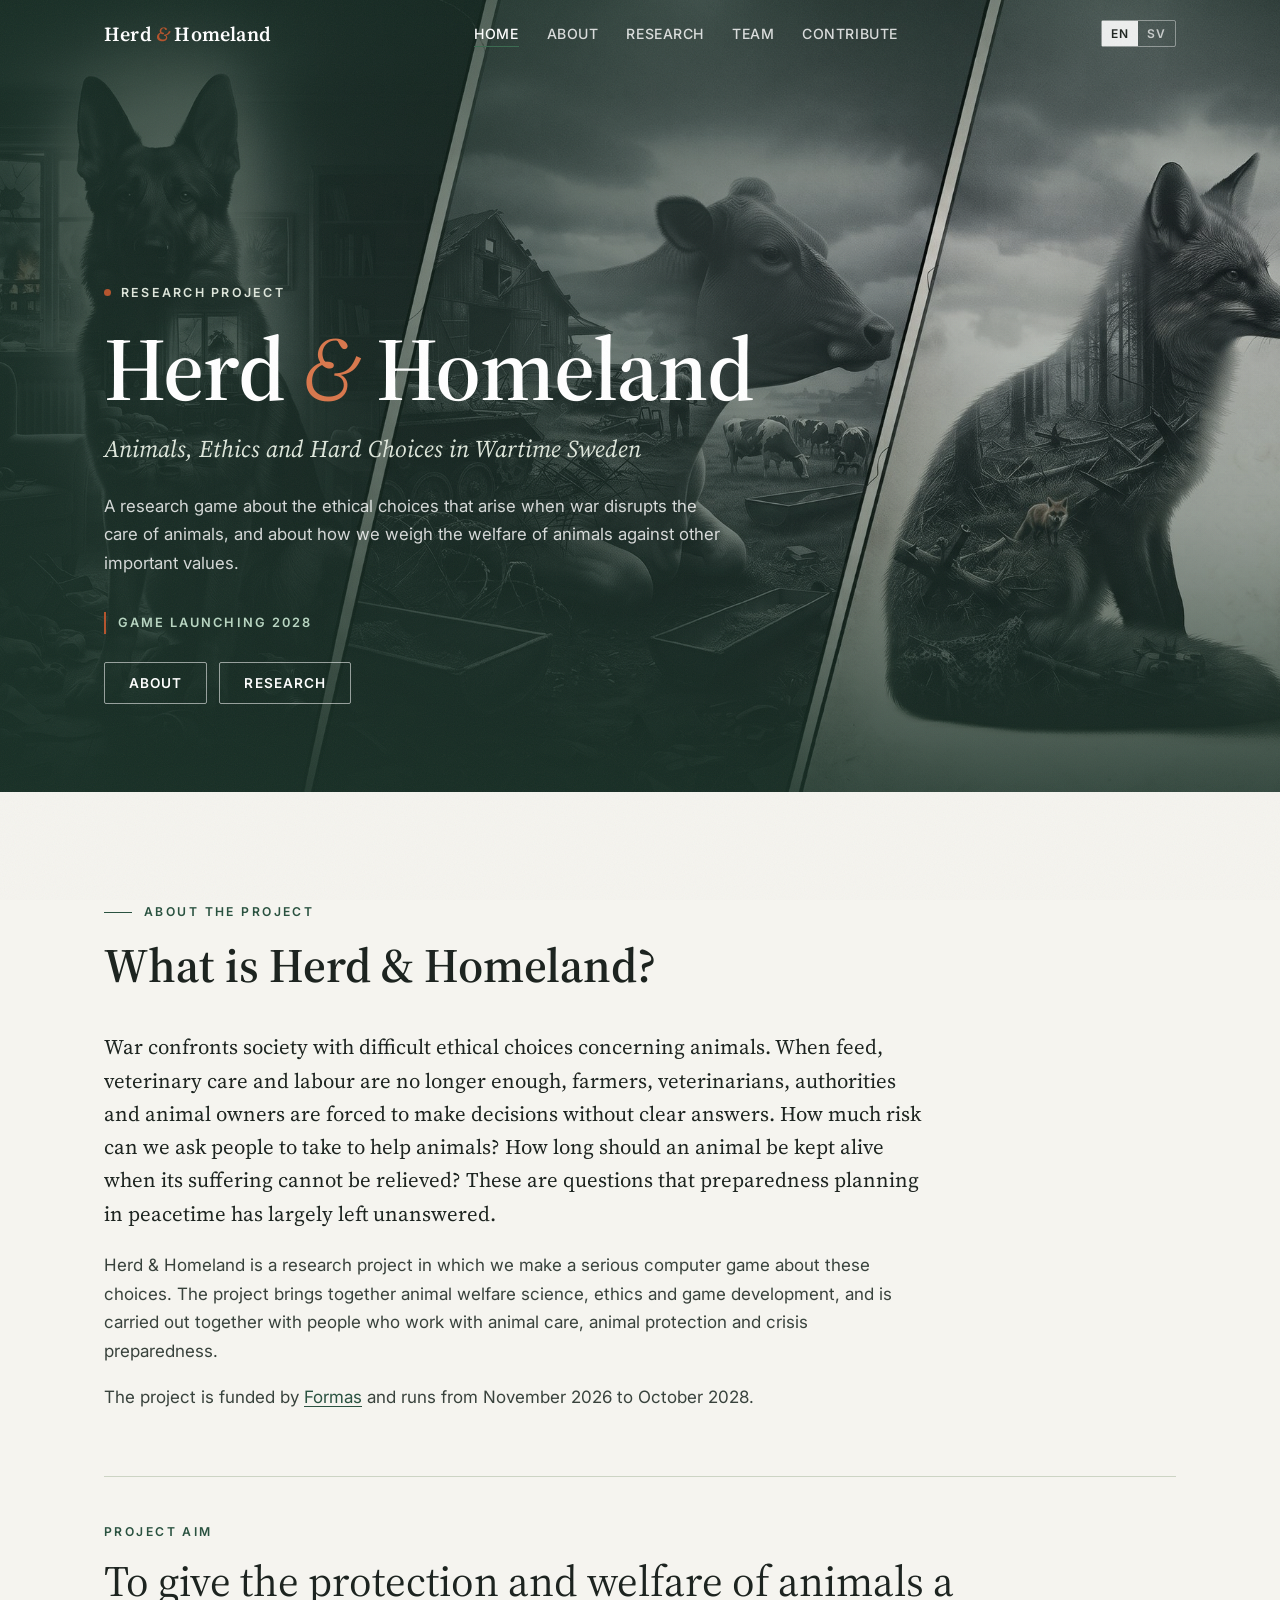
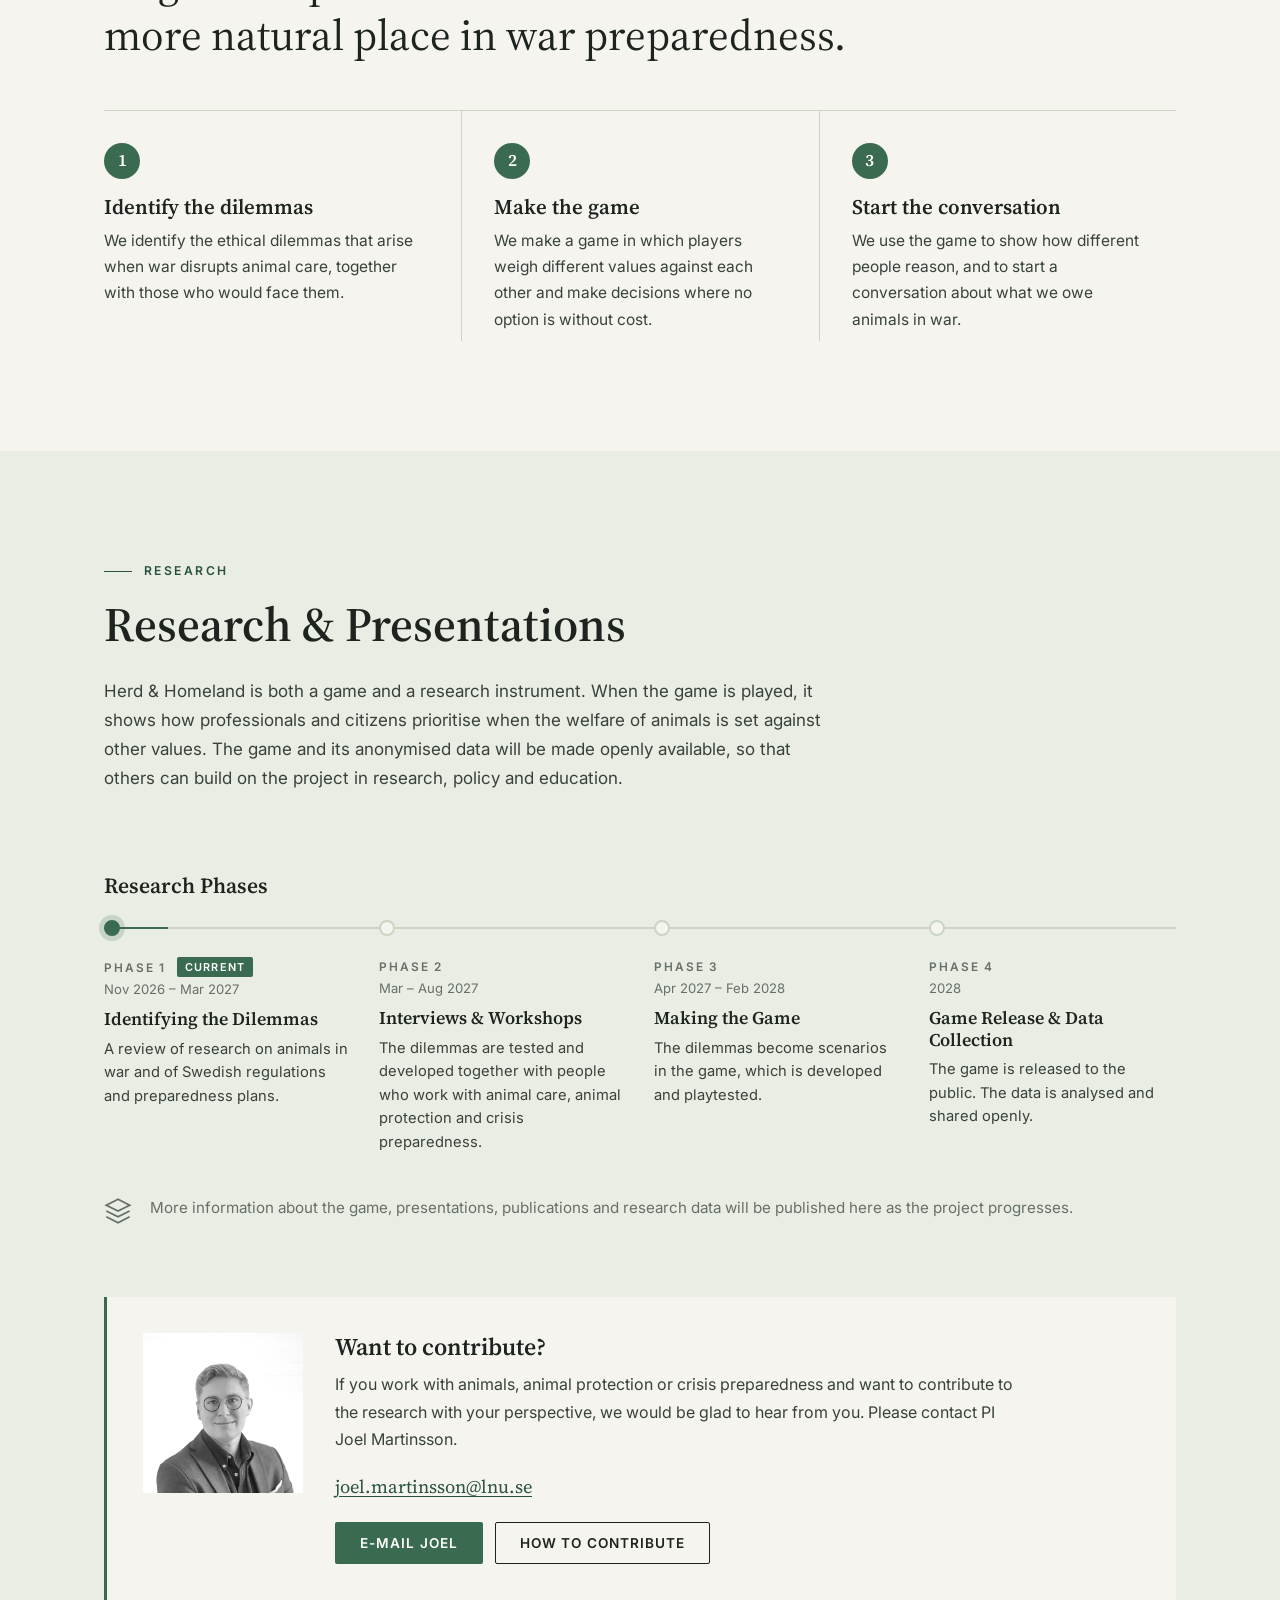
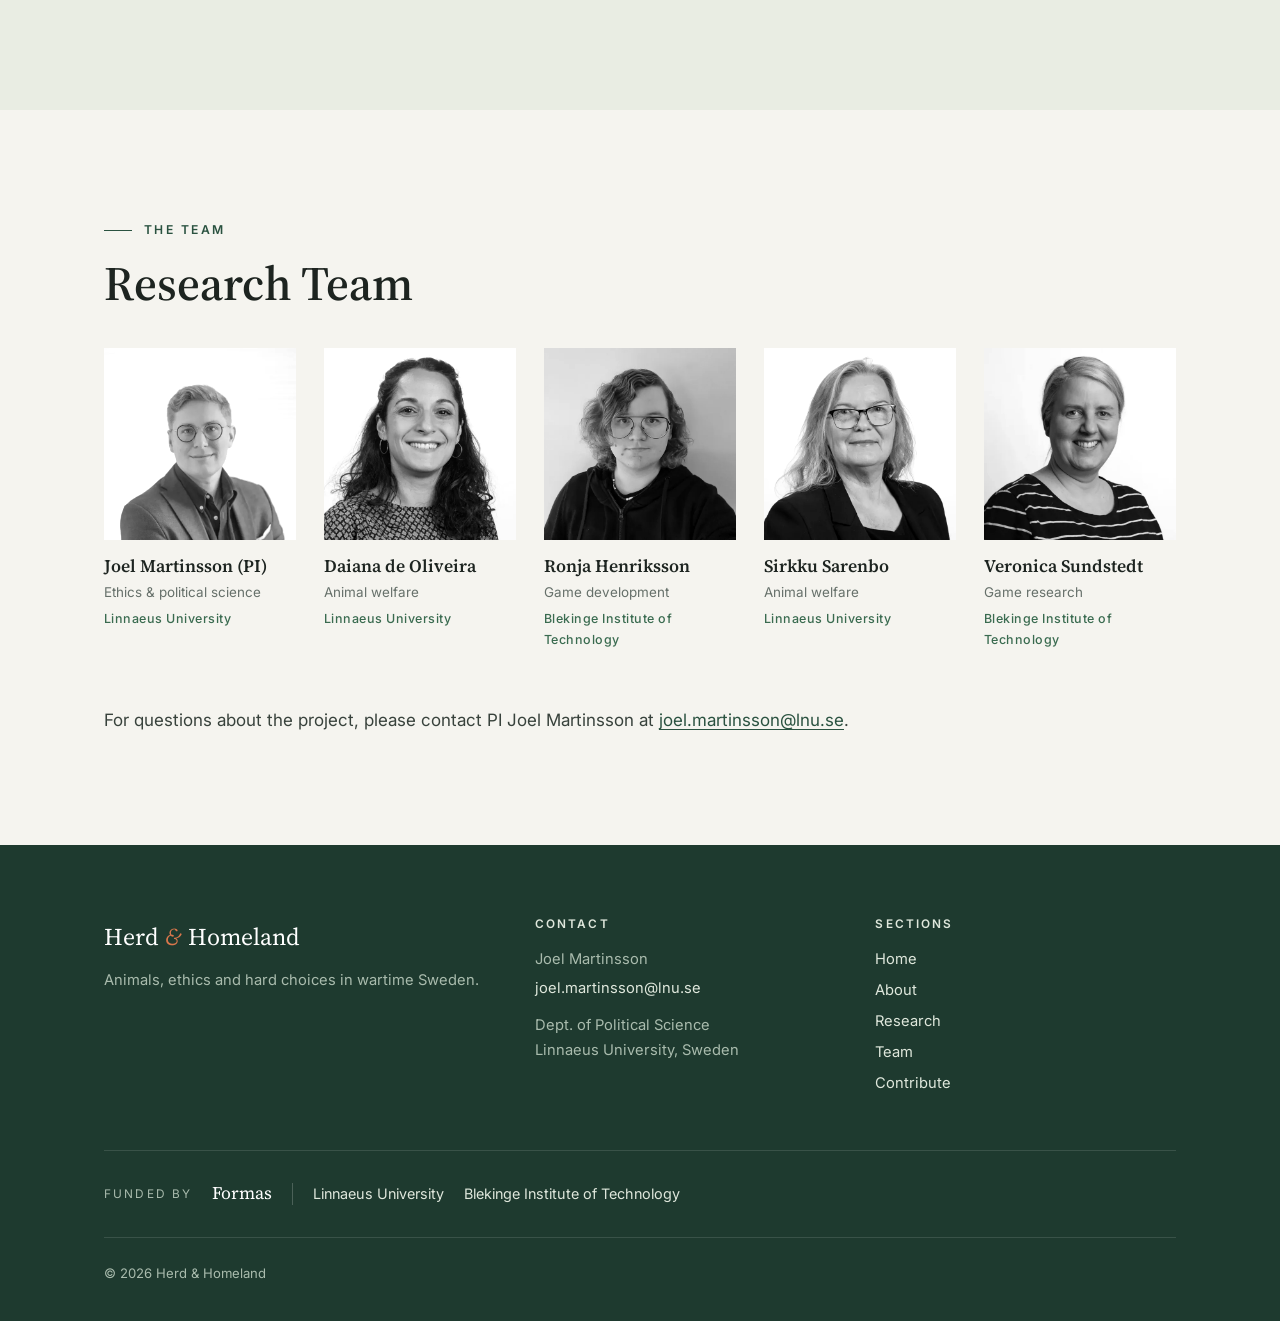
==== commit 9f273f3e: "Simplify text in Swedovia style, remove game section, PI first in research team, Ronja at BTH, no em" ====
--- a/index.html
+++ b/index.html
@@ -4,14 +4,14 @@
     <meta charset="UTF-8">
     <meta name="viewport" content="width=device-width, initial-scale=1.0">
     <title>Herd &amp; Homeland</title>
-    <meta name="description" content="Herd &amp; Homeland — a computer game about animals, ethics and hard choices in wartime Sweden. The aim is for the protection and welfare of animals to gain a more natural place in war preparedness.">
+    <meta name="description" content="Herd &amp; Homeland is a research game about animals, ethics and hard choices in wartime Sweden. Funded by Formas.">
     <link rel="canonical" href="https://animalsinwar.com/">
 
     <!-- Open Graph -->
     <meta property="og:type" content="website">
     <meta property="og:url" content="https://animalsinwar.com/">
-    <meta property="og:title" content="Herd &amp; Homeland — Animals, Ethics and Hard Choices in Wartime Sweden">
-    <meta property="og:description" content="War confronts society with difficult ethical choices concerning animals. Herd &amp; Homeland is a computer game that lets us face them — and talk about them — before they happen.">
+    <meta property="og:title" content="Herd &amp; Homeland: Animals, Ethics and Hard Choices in Wartime Sweden">
+    <meta property="og:description" content="A research game about the ethical choices that arise when war disrupts the care of animals.">
     <meta property="og:image" content="https://animalsinwar.com/images/og-image.jpg">
     <meta property="og:locale" content="en_US">
     <meta property="og:locale:alternate" content="sv_SE">
@@ -19,8 +19,8 @@
 
     <!-- Twitter Card -->
     <meta name="twitter:card" content="summary_large_image">
-    <meta name="twitter:title" content="Herd &amp; Homeland — Animals, Ethics and Hard Choices in Wartime Sweden">
-    <meta name="twitter:description" content="War confronts society with difficult ethical choices concerning animals. Herd &amp; Homeland is a computer game that lets us face them — and talk about them — before they happen.">
+    <meta name="twitter:title" content="Herd &amp; Homeland: Animals, Ethics and Hard Choices in Wartime Sweden">
+    <meta name="twitter:description" content="A research game about the ethical choices that arise when war disrupts the care of animals.">
     <meta name="twitter:image" content="https://animalsinwar.com/images/og-image.jpg">
 
     <meta name="keywords" content="Herd and Homeland, animals in war, animal ethics, animal welfare, civil defence, war preparedness, serious game, Formas, Linnaeus University, BTH">
@@ -30,7 +30,7 @@
     <link rel="preconnect" href="https://fonts.googleapis.com">
     <link rel="preconnect" href="https://fonts.gstatic.com" crossorigin>
     <link href="https://fonts.googleapis.com/css2?family=Source+Serif+4:ital,opsz,wght@0,8..60,400;0,8..60,600;1,8..60,400&family=Inter:wght@400;500;600&display=swap" rel="stylesheet">
-    <link rel="stylesheet" href="css/style.css?v=6">
+    <link rel="stylesheet" href="css/style.css?v=7">
     <link rel="icon" type="image/svg+xml" href="images/favicon.svg">
 </head>
 <body>
@@ -71,7 +71,7 @@
             </div>
             <h1>Herd <span class="amp">&amp;</span> Homeland</h1>
             <p class="hero-subtitle" data-en="Animals, Ethics and Hard Choices in Wartime Sweden" data-sv="Djur, etik och svåra val i krigets Sverige">Animals, Ethics and Hard Choices in Wartime Sweden</p>
-            <p class="hero-desc" data-en="A research game about the hard choices war forces on us concerning animals — how the welfare of animals is weighed against human safety, livelihoods and the need for food, and what we owe animals when normal care is no longer possible." data-sv="Ett forskningsspel om de svåra val som kriget tvingar fram när det gäller djuren — hur djurens välfärd vägs mot människors säkerhet, försörjning och behovet av mat, och vad vi är skyldiga djuren när den vanliga omsorgen inte längre är möjlig.">A research game about the hard choices war forces on us concerning animals — how the welfare of animals is weighed against human safety, livelihoods and the need for food, and what we owe animals when normal care is no longer possible.</p>
+            <p class="hero-desc" data-en="A research game about the ethical choices that arise when war disrupts the care of animals, and about how we weigh the welfare of animals against other important values." data-sv="Ett forskningsspel om de etiska val som uppstår när kriget stör omsorgen om djuren, och om hur vi väger djurens välfärd mot andra viktiga värden.">A research game about the ethical choices that arise when war disrupts the care of animals, and about how we weigh the welfare of animals against other important values.</p>
             <p class="hero-launch" data-en="Game launching 2028" data-sv="Spelsläpp 2028">Game launching 2028</p>
             <div class="hero-buttons">
                 <a href="#about" class="btn btn-ghost" data-en="About" data-sv="Om projektet">About</a>
@@ -87,85 +87,32 @@
             <h2 class="section-heading" data-en="What is Herd &amp; Homeland?" data-sv="Vad är Herd &amp; Homeland?">What is Herd &amp; Homeland?</h2>
 
             <div class="about-content">
-                <p class="lead" data-en="War confronts society with difficult ethical choices concerning animals. When feed, veterinary care and labour run short, animal keepers, authorities and citizens are forced into decisions without clear answers — decisions that peacetime preparedness planning has largely left unanswered." data-sv="Krig ställer samhället inför svåra etiska val som rör djuren. När foder, veterinärvård och arbetskraft inte räcker till tvingas djurhållare, myndigheter och medborgare till beslut utan tydliga svar — beslut som beredskapsplaneringen i fredstid i stort sett har lämnat obesvarade.">War confronts society with difficult ethical choices concerning animals. When feed, veterinary care and labour run short, animal keepers, authorities and citizens are forced into decisions without clear answers — decisions that peacetime preparedness planning has largely left unanswered.</p>
-
-                <p data-en="Herd &amp;amp; Homeland is a research project developing a serious computer game about these choices. In the game, players act as ethical advisors in a crisis command room, weighing the competing claims of the people around the table as war disrupts normal animal care. The project brings together animal welfare science, ethics and game development." data-sv="Herd &amp;amp; Homeland är ett forskningsprojekt som utvecklar ett seriöst datorspel om dessa val. I spelet agerar spelarna etiska rådgivare i ett krisledningsrum och väger anspråken från människorna runt bordet mot varandra när kriget stör den normala djurhållningen. Projektet förenar djurvälfärdsvetenskap, etik och spelutveckling.">Herd &amp; Homeland is a research project developing a serious computer game about these choices. In the game, players act as ethical advisors in a crisis command room, weighing the competing claims of the people around the table as war disrupts normal animal care. The project brings together animal welfare science, ethics and game development.</p>
-
-                <p data-en="The project is funded by &lt;a href='https://formas.se/en/start-page.html' target='_blank' rel='noopener'&gt;Formas&lt;/a&gt;, the Swedish Research Council for Sustainable Development, and runs from November 2026 to October 2028." data-sv="Projektet finansieras av &lt;a href='https://formas.se' target='_blank' rel='noopener'&gt;Formas&lt;/a&gt;, ett statligt forskningsråd för hållbar utveckling, och pågår från november 2026 till oktober 2028.">The project is funded by <a href="https://formas.se/en/start-page.html" target="_blank" rel="noopener">Formas</a>, the Swedish Research Council for Sustainable Development, and runs from November 2026 to October 2028.</p>
+                <p class="lead" data-en="War confronts society with difficult ethical choices concerning animals. When feed, veterinary care and labour are no longer enough, farmers, veterinarians, authorities and animal owners are forced to make decisions without clear answers. How much risk can we ask people to take to help animals? How long should an animal be kept alive when its suffering cannot be relieved? These are questions that preparedness planning in peacetime has largely left unanswered." data-sv="Krig ställer samhället inför svåra etiska val som rör djuren. När foder, veterinärvård och arbetskraft inte längre räcker till tvingas lantbrukare, veterinärer, myndigheter och djurägare att fatta beslut utan tydliga svar. Hur stor risk kan vi begära att människor tar för att hjälpa djuren? Hur länge bör ett djur hållas vid liv när dess lidande inte går att lindra? Det är frågor som beredskapsplaneringen i fredstid i stort sett har lämnat obesvarade.">War confronts society with difficult ethical choices concerning animals. When feed, veterinary care and labour are no longer enough, farmers, veterinarians, authorities and animal owners are forced to make decisions without clear answers. How much risk can we ask people to take to help animals? How long should an animal be kept alive when its suffering cannot be relieved? These are questions that preparedness planning in peacetime has largely left unanswered.</p>
+
+                <p data-en="Herd &amp;amp; Homeland is a research project in which we make a serious computer game about these choices. The project brings together animal welfare science, ethics and game development, and is carried out together with people who work with animal care, animal protection and crisis preparedness." data-sv="Herd &amp;amp; Homeland är ett forskningsprojekt där vi gör ett seriöst datorspel om dessa val. Projektet förenar djurvälfärdsvetenskap, etik och spelutveckling, och genomförs tillsammans med personer som arbetar med djuromsorg, djurskydd och krisberedskap.">Herd &amp; Homeland is a research project in which we make a serious computer game about these choices. The project brings together animal welfare science, ethics and game development, and is carried out together with people who work with animal care, animal protection and crisis preparedness.</p>
+
+                <p data-en="The project is funded by &lt;a href='https://formas.se/en/start-page.html' target='_blank' rel='noopener'&gt;Formas&lt;/a&gt; and runs from November 2026 to October 2028." data-sv="Projektet finansieras av &lt;a href='https://formas.se' target='_blank' rel='noopener'&gt;Formas&lt;/a&gt; och pågår från november 2026 till oktober 2028.">The project is funded by <a href="https://formas.se/en/start-page.html" target="_blank" rel="noopener">Formas</a> and runs from November 2026 to October 2028.</p>
             </div>
 
             <div class="aim-box">
                 <h3 data-en="Project Aim" data-sv="Projektets mål">Project Aim</h3>
-                <p class="aim-statement" data-en="To give the protection and welfare of animals a more natural place in war preparedness — by building a game that lets us face these choices, and talk about them, before they happen for real." data-sv="Att ge djurens skydd och välfärd en mer självklar plats i krigsberedskapen — genom att bygga ett spel som låter oss möta valen, och samtala om dem, innan de inträffar på riktigt.">To give the protection and welfare of animals a more natural place in war preparedness — by building a game that lets us face these choices, and talk about them, before they happen for real.</p>
+                <p class="aim-statement" data-en="To give the protection and welfare of animals a more natural place in war preparedness." data-sv="Att djurens skydd och välfärd ska få en mer självklar plats i krigsberedskapen.">To give the protection and welfare of animals a more natural place in war preparedness.</p>
                 <div class="aim-steps">
                     <div class="aim-step">
                         <span class="aim-step-num">1</span>
-                        <h3 data-en="Find the dilemmas" data-sv="Hitta dilemmana">Find the dilemmas</h3>
-                        <p data-en="Identify the hard choices that arise when war strikes animal care — together with the people who would face them." data-sv="Identifiera de svåra val som uppstår när kriget slår mot djurhållningen — tillsammans med dem som skulle ställas inför dem.">Identify the hard choices that arise when war strikes animal care — together with the people who would face them.</p>
+                        <h3 data-en="Identify the dilemmas" data-sv="Identifiera dilemman">Identify the dilemmas</h3>
+                        <p data-en="We identify the ethical dilemmas that arise when war disrupts animal care, together with those who would face them." data-sv="Vi identifierar de etiska dilemman som uppstår när kriget stör djurhållningen, tillsammans med dem som skulle ställas inför dem.">We identify the ethical dilemmas that arise when war disrupts animal care, together with those who would face them.</p>
                     </div>
                     <div class="aim-step">
                         <span class="aim-step-num">2</span>
-                        <h3 data-en="Build the game" data-sv="Bygga spelet">Build the game</h3>
-                        <p data-en="Turn the dilemmas into a game where players must weigh competing claims and make decisions that all come at a cost." data-sv="Göra dilemmana till ett spel där spelarna måste väga konkurrerande anspråk och fatta beslut som alla har ett pris.">Turn the dilemmas into a game where players must weigh competing claims and make decisions that all come at a cost.</p>
+                        <h3 data-en="Make the game" data-sv="Göra spelet">Make the game</h3>
+                        <p data-en="We make a game in which players weigh different values against each other and make decisions where no option is without cost." data-sv="Vi gör ett spel där spelarna väger olika värden mot varandra och fattar beslut där inget alternativ är utan kostnad.">We make a game in which players weigh different values against each other and make decisions where no option is without cost.</p>
                     </div>
                     <div class="aim-step">
                         <span class="aim-step-num">3</span>
                         <h3 data-en="Start the conversation" data-sv="Starta samtalet">Start the conversation</h3>
-                        <p data-en="Show how different people choose and why — and open a democratic conversation about what we owe animals in war." data-sv="Visa hur olika människor väljer och varför — och öppna för ett demokratiskt samtal om vad vi är skyldiga djuren i krig.">Show how different people choose and why — and open a democratic conversation about what we owe animals in war.</p>
-                    </div>
-                </div>
-            </div>
-        </div>
-    </section>
-
-    <!-- ===== THE GAME (part of About) ===== -->
-    <section id="game" class="section section-green">
-        <div class="container">
-            <div class="section-eyebrow light" data-en="The Game" data-sv="Spelet">The Game</div>
-            <h2 class="section-heading light" data-en="An ethical advisor in the crisis room" data-sv="Etisk rådgivare i krisledningsrummet">An ethical advisor in the crisis room</h2>
-
-            <div class="game-layout">
-                <div class="game-text">
-                    <p class="lead" data-en="War has broken out and normal life has stopped. Feed, veterinary care and labour are running short. Around the table sit people who represent different interests — and they all need an answer from you." data-sv="Kriget har brutit ut och vardagen har stannat. Foder, veterinärvård och arbetskraft börjar ta slut. Runt bordet sitter människor som företräder olika intressen — och alla behöver ett svar från dig.">War has broken out and normal life has stopped. Feed, veterinary care and labour are running short. Around the table sit people who represent different interests — and they all need an answer from you.</p>
-                    <ul class="features">
-                        <li>
-                            <h3 data-en="Listen to the table" data-sv="Lyssna på bordet">Listen to the table</h3>
-                            <p data-en="Farmers, veterinarians, authorities and animal welfare organisations give their perspectives as the dilemmas unfold." data-sv="Lantbrukare, veterinärer, myndigheter och djurskyddsorganisationer ger sina perspektiv allteftersom dilemmana uppstår.">Farmers, veterinarians, authorities and animal welfare organisations give their perspectives as the dilemmas unfold.</p>
-                        </li>
-                        <li>
-                            <h3 data-en="Call witnesses, ask questions" data-sv="Kalla vittnen, ställ frågor">Call witnesses, ask questions</h3>
-                            <p data-en="Dig deeper before you decide. Every claim can be questioned and weighed against the others." data-sv="Gräv djupare innan du bestämmer dig. Varje anspråk kan ifrågasättas och vägas mot de andra.">Dig deeper before you decide. Every claim can be questioned and weighed against the others.</p>
-                        </li>
-                        <li>
-                            <h3 data-en="Decide — at a cost" data-sv="Besluta — till ett pris">Decide — at a cost</h3>
-                            <p data-en="The situations grow harder as the war goes on. There are no clean answers, and no decision is without cost." data-sv="Situationerna blir svårare ju längre kriget pågår. Det finns inga enkla svar, och inget beslut är utan kostnad.">The situations grow harder as the war goes on. There are no clean answers, and no decision is without cost.</p>
-                        </li>
-                        <li>
-                            <h3 data-en="See how others chose" data-sv="Se hur andra valde">See how others chose</h3>
-                            <p data-en="Afterwards you can compare your choices with how other players — and professionals — reasoned." data-sv="Efteråt kan du jämföra dina val med hur andra spelare — och yrkesverksamma — resonerade.">Afterwards you can compare your choices with how other players — and professionals — reasoned.</p>
-                        </li>
-                    </ul>
-                </div>
-
-                <div class="game-mock" aria-label="Illustration of a dilemma in the game">
-                    <div class="mock-top">
-                        <span class="mock-day" data-en="Day 23 · Heightened readiness" data-sv="Dag 23 · Höjd beredskap">Day 23 · Heightened readiness</span>
-                        <span class="mock-tag" data-en="Dilemma" data-sv="Dilemma">Dilemma</span>
-                    </div>
-                    <h3 class="mock-title" data-en="The feed is running out" data-sv="Fodret tar slut">The feed is running out</h3>
-                    <p class="mock-body" data-en="A dairy farm has feed for ten more days for 140 cows. The roads are closed to civilian transport, and the vet cannot get there." data-sv="En mjölkgård har foder för tio dagar till för 140 kor. Vägarna är stängda för civila transporter och veterinären kan inte ta sig dit.">A dairy farm has feed for ten more days for 140 cows. The roads are closed to civilian transport, and the vet cannot get there.</p>
-                    <div class="mock-voices">
-                        <div class="voice"><span class="voice-avatar">L</span><span class="voice-role" data-en="Farmer" data-sv="Lantbrukare">Farmer</span></div>
-                        <div class="voice"><span class="voice-avatar">V</span><span class="voice-role" data-en="County vet" data-sv="Länsveterinär">County vet</span></div>
-                        <div class="voice"><span class="voice-avatar">C</span><span class="voice-role" data-en="Civil defence" data-sv="Civilförsvar">Civil defence</span></div>
-                        <div class="voice"><span class="voice-avatar">D</span><span class="voice-role" data-en="Animal welfare" data-sv="Djurskydd">Animal welfare</span></div>
-                    </div>
-                    <div class="mock-choices">
-                        <span class="mock-choice" data-en="Keep the whole herd and hope supplies return" data-sv="Behåll hela besättningen och hoppas att leveranserna kommer igång">Keep the whole herd and hope supplies return</span>
-                        <span class="mock-choice" data-en="Reduce the herd so the rest can be fed" data-sv="Minska besättningen så att resten kan utfodras">Reduce the herd so the rest can be fed</span>
-                        <span class="mock-choice" data-en="Ask for military transport of feed" data-sv="Begär militär transport av foder">Ask for military transport of feed</span>
-                    </div>
-                    <p class="mock-note" data-en="Illustration — not a scene from the finished game" data-sv="Illustration — inte en scen ur det färdiga spelet">Illustration — not a scene from the finished game</p>
+                        <p data-en="We use the game to show how different people reason, and to start a conversation about what we owe animals in war." data-sv="Vi använder spelet för att visa hur olika människor resonerar och för att starta ett samtal om vad vi är skyldiga djuren i krig.">We use the game to show how different people reason, and to start a conversation about what we owe animals in war.</p>
+                    </div>
                 </div>
             </div>
         </div>
@@ -175,46 +122,8 @@
     <section id="research" class="section section-alt">
         <div class="container">
             <div class="section-eyebrow" data-en="Research" data-sv="Forskning">Research</div>
-            <h2 class="section-heading" data-en="What the game will show" data-sv="Vad spelet kommer att visa">What the game will show</h2>
-            <p class="section-intro" data-en="Herd &amp;amp; Homeland is both a game and a research instrument. Behind it lies a systematic mapping of the dilemmas that arise when war disrupts animal care — and when the game is played, it captures how people reason about them." data-sv="Herd &amp;amp; Homeland är både ett spel och ett forskningsinstrument. Bakom spelet ligger en systematisk kartläggning av de dilemman som uppstår när kriget stör djurhållningen — och när spelet spelas fångar det hur människor resonerar kring dem.">Herd &amp; Homeland is both a game and a research instrument. Behind it lies a systematic mapping of the dilemmas that arise when war disrupts animal care — and when the game is played, it captures how people reason about them.</p>
-
-            <h3 class="sub-heading" data-en="The dilemmas" data-sv="Dilemmana">The dilemmas</h3>
-            <p class="sub-intro" data-en="The project maps the ethical dilemmas concerning animal care in war, based on previous research and Swedish regulations and preparedness plans, and tests them in interviews and workshops with people working in animal care, animal protection and crisis preparedness. They include questions like these:" data-sv="Projektet kartlägger de etiska dilemman som rör djuromsorg i krig, utifrån tidigare forskning samt svenska regelverk och beredskapsplaner, och prövar dem i intervjuer och workshops med personer som arbetar med djuromsorg, djurskydd och krisberedskap. Bland dem finns frågor som dessa:">The project maps the ethical dilemmas concerning animal care in war, based on previous research and Swedish regulations and preparedness plans, and tests them in interviews and workshops with people working in animal care, animal protection and crisis preparedness. They include questions like these:</p>
-            <div class="qcards">
-                <figure class="qcard">
-                    <div class="qcard-img"><img src="images/panel-cow.jpg" alt="" loading="lazy"></div>
-                    <figcaption data-en="How much risk can we ask staff and volunteers to take to help animals that would otherwise suffer severely?" data-sv="Hur stor risk kan vi begära att personal och frivilliga tar för att hjälpa djur som annars kommer drabbas av svåra lidanden?">How much risk can we ask staff and volunteers to take to help animals that would otherwise suffer severely?</figcaption>
-                </figure>
-                <figure class="qcard">
-                    <div class="qcard-img"><img src="images/panel-dog.jpg" alt="" loading="lazy"></div>
-                    <figcaption data-en="How long should an animal be kept alive when its suffering, caused by the war, probably cannot be relieved?" data-sv="Hur länge bör ett djur hållas vid liv när dess lidande på grund av kriget troligen inte går att lindra?">How long should an animal be kept alive when its suffering, caused by the war, probably cannot be relieved?</figcaption>
-                </figure>
-                <figure class="qcard">
-                    <div class="qcard-img"><img src="images/panel-fox.jpg" alt="" loading="lazy"></div>
-                    <figcaption data-en="Do we have the same moral responsibility for companion animals, farm animals and wild animals during war?" data-sv="Har vi samma moraliska ansvar för sällskapsdjur, lantbruksdjur och vilda djur under krig?">Do we have the same moral responsibility for companion animals, farm animals and wild animals during war?</figcaption>
-                </figure>
-            </div>
-
-
-            <h3 class="sub-heading" data-en="What comes out of the game" data-sv="Vad spelet ger">What comes out of the game</h3>
-            <div class="research-grid">
-                <div class="research-card">
-                    <h3 data-en="How people prioritise" data-sv="Hur människor prioriterar">How people prioritise</h3>
-                    <p data-en="The game records the decisions players make and how they weigh animal welfare against other values. This lets us compare how professionals in war preparedness and citizens reason — and how priorities shift as the war goes on." data-sv="Spelet registrerar de beslut spelarna fattar och hur de väger djurens välfärd mot andra värden. Det gör det möjligt att jämföra hur yrkesverksamma inom krigsberedskapen och medborgare resonerar — och hur prioriteringarna förskjuts ju längre kriget pågår.">The game records the decisions players make and how they weigh animal welfare against other values. This lets us compare how professionals in war preparedness and citizens reason — and how priorities shift as the war goes on.</p>
-                </div>
-                <div class="research-card">
-                    <h3 data-en="Open data" data-sv="Öppna data">Open data</h3>
-                    <p data-en="The game and its anonymised data will be made freely available in line with the FAIR principles. Other researchers can build on the platform with new dilemmas, more animals, other crises and other countries." data-sv="Spelet och dess avidentifierade data görs fritt tillgängliga i enlighet med FAIR-principerna. Andra forskare kan bygga vidare på plattformen med nya dilemman, fler djur, andra kriser och andra länder.">The game and its anonymised data will be made freely available in line with the FAIR principles. Other researchers can build on the platform with new dilemmas, more animals, other crises and other countries.</p>
-                </div>
-                <div class="research-card">
-                    <h3 data-en="A basis for policy and preparedness" data-sv="Underlag för policy och beredskap">A basis for policy and preparedness</h3>
-                    <p data-en="By showing how different actors reason and why, the results give decision-makers and authorities a basis for including animal protection and welfare in war preparedness." data-sv="Genom att visa hur olika aktörer resonerar och varför ger resultaten beslutsfattare och myndigheter ett underlag för att inkludera djurskydd och djurvälfärd i krigsberedskapen.">By showing how different actors reason and why, the results give decision-makers and authorities a basis for including animal protection and welfare in war preparedness.</p>
-                </div>
-                <div class="research-card">
-                    <h3 data-en="A tool for education and conversation" data-sv="Ett verktyg för utbildning och samtal">A tool for education and conversation</h3>
-                    <p data-en="Students and professionals can meet the dilemmas before they face them for real, and the visualised results open a democratic conversation about what we owe animals in war." data-sv="Studenter och yrkesverksamma kan möta dilemmana innan de står inför dem på riktigt, och de visualiserade resultaten öppnar för ett demokratiskt samtal om vad vi är skyldiga djuren i krig.">Students and professionals can meet the dilemmas before they face them for real, and the visualised results open a democratic conversation about what we owe animals in war.</p>
-                </div>
-            </div>
+            <h2 class="section-heading" data-en="Research &amp; Presentations" data-sv="Forskning &amp; presentationer">Research &amp; Presentations</h2>
+            <p class="section-intro" data-en="Herd &amp;amp; Homeland is both a game and a research instrument. When the game is played, it shows how professionals and citizens prioritise when the welfare of animals is set against other values. The game and its anonymised data will be made openly available, so that others can build on the project in research, policy and education." data-sv="Herd &amp;amp; Homeland är både ett spel och ett forskningsinstrument. När spelet spelas visar det hur yrkesverksamma och medborgare prioriterar när djurens välfärd ställs mot andra värden. Spelet och dess avidentifierade data kommer att göras öppet tillgängliga, så att andra kan bygga vidare på projektet inom forskning, policy och utbildning.">Herd &amp; Homeland is both a game and a research instrument. When the game is played, it shows how professionals and citizens prioritise when the welfare of animals is set against other values. The game and its anonymised data will be made openly available, so that others can build on the project in research, policy and education.</p>
 
             <div class="phases">
                 <h3 class="phases-heading" data-en="Research Phases" data-sv="Forskningsfaser">Research Phases</h3>
@@ -224,47 +133,47 @@
                         <div class="phase-marker"></div>
                         <div class="phase-number"><span data-en="Phase 1" data-sv="Fas 1">Phase 1</span> <span class="phase-badge" data-en="Current" data-sv="Pågår">Current</span></div>
                         <div class="phase-time" data-en="Nov 2026 – Mar 2027" data-sv="Nov 2026 – mars 2027">Nov 2026 – Mar 2027</div>
-                        <h4 data-en="Mapping the Dilemmas" data-sv="Kartläggning av dilemmana">Mapping the Dilemmas</h4>
-                        <p data-en="A review of research on animal welfare, animal ethics and animal protection during war, and of Swedish regulations and preparedness plans." data-sv="En genomgång av forskning om djurvälfärd, djuretik och djurskydd vid krig samt av svenska regelverk och beredskapsplaner.">A review of research on animal welfare, animal ethics and animal protection during war, and of Swedish regulations and preparedness plans.</p>
+                        <h4 data-en="Identifying the Dilemmas" data-sv="Identifiera dilemman">Identifying the Dilemmas</h4>
+                        <p data-en="A review of research on animals in war and of Swedish regulations and preparedness plans." data-sv="En genomgång av forskning om djur i krig samt av svenska regelverk och beredskapsplaner.">A review of research on animals in war and of Swedish regulations and preparedness plans.</p>
                     </div>
                     <div class="phase future">
                         <div class="phase-marker"></div>
                         <div class="phase-number" data-en="Phase 2" data-sv="Fas 2">Phase 2</div>
                         <div class="phase-time" data-en="Mar – Aug 2027" data-sv="Mars – aug 2027">Mar – Aug 2027</div>
                         <h4 data-en="Interviews &amp;amp; Workshops" data-sv="Intervjuer &amp;amp; workshops">Interviews &amp; Workshops</h4>
-                        <p data-en="Interviews and focus groups with practitioners in animal welfare and war preparedness validate the dilemmas and turn them into realistic scenarios." data-sv="Intervjuer och fokusgrupper med yrkesverksamma inom djuromsorg och krisberedskap prövar dilemmana och gör dem till realistiska scenarier.">Interviews and focus groups with practitioners in animal welfare and war preparedness validate the dilemmas and turn them into realistic scenarios.</p>
+                        <p data-en="The dilemmas are tested and developed together with people who work with animal care, animal protection and crisis preparedness." data-sv="Dilemmana prövas och utvecklas tillsammans med personer som arbetar med djuromsorg, djurskydd och krisberedskap.">The dilemmas are tested and developed together with people who work with animal care, animal protection and crisis preparedness.</p>
                     </div>
                     <div class="phase future">
                         <div class="phase-marker"></div>
                         <div class="phase-number" data-en="Phase 3" data-sv="Fas 3">Phase 3</div>
                         <div class="phase-time" data-en="Apr 2027 – Feb 2028" data-sv="April 2027 – feb 2028">Apr 2027 – Feb 2028</div>
-                        <h4 data-en="Game Development &amp;amp; Playtesting" data-sv="Spelutveckling &amp;amp; speltester">Game Development &amp; Playtesting</h4>
-                        <p data-en="The scenarios are built into the game through scenario writing, design, development and playtesting until it is ready for data collection." data-sv="Scenarierna byggs in i spelet genom manus, design, utveckling och speltester tills spelet håller för datainsamling.">The scenarios are built into the game through scenario writing, design, development and playtesting until it is ready for data collection.</p>
+                        <h4 data-en="Making the Game" data-sv="Spelet görs">Making the Game</h4>
+                        <p data-en="The dilemmas become scenarios in the game, which is developed and playtested." data-sv="Dilemmana blir scenarier i spelet, som utvecklas och speltestas.">The dilemmas become scenarios in the game, which is developed and playtested.</p>
                     </div>
                     <div class="phase future">
                         <div class="phase-marker"></div>
                         <div class="phase-number" data-en="Phase 4" data-sv="Fas 4">Phase 4</div>
-                        <div class="phase-time" data-en="Feb – Oct 2028" data-sv="Feb – okt 2028">Feb – Oct 2028</div>
+                        <div class="phase-time">2028</div>
                         <h4 data-en="Game Release &amp;amp; Data Collection" data-sv="Spelsläpp &amp;amp; datainsamling">Game Release &amp; Data Collection</h4>
-                        <p data-en="The game is released to the public and to the groups concerned. The data are analysed and the results shared openly, together with visualisations of how players reasoned." data-sv="Spelet släpps för allmänheten och berörda grupper. Data analyseras och resultaten delas öppet, tillsammans med visualiseringar av hur spelarna resonerade.">The game is released to the public and to the groups concerned. The data are analysed and the results shared openly, together with visualisations of how players reasoned.</p>
+                        <p data-en="The game is released to the public. The data is analysed and shared openly." data-sv="Spelet släpps för allmänheten. Data analyseras och delas öppet.">The game is released to the public. The data is analysed and shared openly.</p>
                     </div>
                 </div>
             </div>
 
             <div class="research-coming">
                 <svg viewBox="0 0 24 24" width="28" height="28" fill="none" stroke="currentColor" stroke-width="1.5" aria-hidden="true"><path d="M12 2L2 7l10 5 10-5-10-5z"/><path d="M2 17l10 5 10-5"/><path d="M2 12l10 5 10-5"/></svg>
-                <p data-en="Presentations, publications and research data will be published here as the project progresses." data-sv="Presentationer, publikationer och forskningsdata kommer att publiceras här allteftersom projektet fortskrider.">Presentations, publications and research data will be published here as the project progresses.</p>
+                <p data-en="More information about the game, presentations, publications and research data will be published here as the project progresses." data-sv="Mer information om spelet, presentationer, publikationer och forskningsdata kommer att publiceras här allteftersom projektet fortskrider.">More information about the game, presentations, publications and research data will be published here as the project progresses.</p>
             </div>
 
             <div class="contact-card research-contact">
                 <img src="images/joel.webp" alt="Joel Martinsson" loading="lazy">
                 <div>
-                    <h3 data-en="Want to contribute your perspective?" data-sv="Vill du bidra med ditt perspektiv?">Want to contribute your perspective?</h3>
-                    <p class="title" data-en="Do you work with animals, animal protection or preparedness — as a farmer, veterinarian, zoo or shelter worker, animal owner, at an authority or in civil defence? We would like to hear from you. Get in touch with PI Joel Martinsson." data-sv="Arbetar du med djur, djurskydd eller beredskap — som lantbrukare, veterinär, på djurpark eller djurhem, som djurägare, på en myndighet eller inom civilförsvaret? Vi vill gärna höra från dig. Kontakta projektledare Joel Martinsson.">Do you work with animals, animal protection or preparedness — as a farmer, veterinarian, zoo or shelter worker, animal owner, at an authority or in civil defence? We would like to hear from you. Get in touch with PI Joel Martinsson.</p>
+                    <h3 data-en="Want to contribute?" data-sv="Vill du bidra?">Want to contribute?</h3>
+                    <p class="title" data-en="If you work with animals, animal protection or crisis preparedness and want to contribute to the research with your perspective, we would be glad to hear from you. Please contact PI Joel Martinsson." data-sv="Om du arbetar med djur, djurskydd eller krisberedskap och vill bidra till forskningen med ditt perspektiv är du varmt välkommen att höra av dig. Kontakta projektledare Joel Martinsson.">If you work with animals, animal protection or crisis preparedness and want to contribute to the research with your perspective, we would be glad to hear from you. Please contact PI Joel Martinsson.</p>
                     <p class="email"><a href="mailto:joel.martinsson@lnu.se">joel.martinsson@lnu.se</a></p>
                     <div class="contact-buttons">
                         <a class="btn btn-primary" href="mailto:joel.martinsson@lnu.se?subject=Herd%20%26%20Homeland" data-en="E-mail Joel" data-sv="Mejla Joel">E-mail Joel</a>
-                        <a class="btn btn-dark" href="contribute.html" data-en="How to contribute" data-sv="Så kan du medverka">How to contribute</a>
+                        <a class="btn btn-dark" href="contribute.html" data-en="How to contribute" data-sv="Så kan du bidra">How to contribute</a>
                     </div>
                 </div>
             </div>
@@ -277,6 +186,12 @@
             <div class="section-eyebrow" data-en="The Team" data-sv="Teamet">The Team</div>
             <h2 class="section-heading" data-en="Research Team" data-sv="Forskarteamet">Research Team</h2>
             <div class="team-row">
+                <a href="https://joelmartinsson.org" target="_blank" rel="noopener" class="member">
+                    <div class="member-img"><img src="images/joel.webp" alt="Joel Martinsson" loading="lazy"></div>
+                    <h3>Joel Martinsson (PI)</h3>
+                    <p class="role" data-en="Ethics &amp;amp; political science" data-sv="Etik &amp;amp; statsvetenskap">Ethics &amp; political science</p>
+                    <p class="org" data-en="Linnaeus University" data-sv="Linnéuniversitetet">Linnaeus University</p>
+                </a>
                 <div class="member">
                     <div class="member-img"><img src="images/daiana.webp" alt="Daiana de Oliveira" loading="lazy"></div>
                     <h3>Daiana de Oliveira</h3>
@@ -287,14 +202,8 @@
                     <div class="member-img"><img src="images/ronja.webp" alt="Ronja Henriksson" loading="lazy"></div>
                     <h3>Ronja Henriksson</h3>
                     <p class="role" data-en="Game development" data-sv="Spelutveckling">Game development</p>
-                    <p class="org" data-en="Linnaeus University" data-sv="Linnéuniversitetet">Linnaeus University</p>
-                </div>
-                <a href="https://joelmartinsson.org" target="_blank" rel="noopener" class="member">
-                    <div class="member-img"><img src="images/joel.webp" alt="Joel Martinsson" loading="lazy"></div>
-                    <h3>Joel Martinsson</h3>
-                    <p class="role" data-en="Ethics &amp;amp; political science" data-sv="Etik &amp;amp; statsvetenskap">Ethics &amp; political science</p>
-                    <p class="org" data-en="Linnaeus University" data-sv="Linnéuniversitetet">Linnaeus University</p>
-                </a>
+                    <p class="org" data-en="Blekinge Institute of Technology" data-sv="Blekinge Tekniska Högskola">Blekinge Institute of Technology</p>
+                </div>
                 <div class="member">
                     <div class="member-img"><img src="images/sirkku.webp" alt="Sirkku Sarenbo" loading="lazy"></div>
                     <h3>Sirkku Sarenbo</h3>
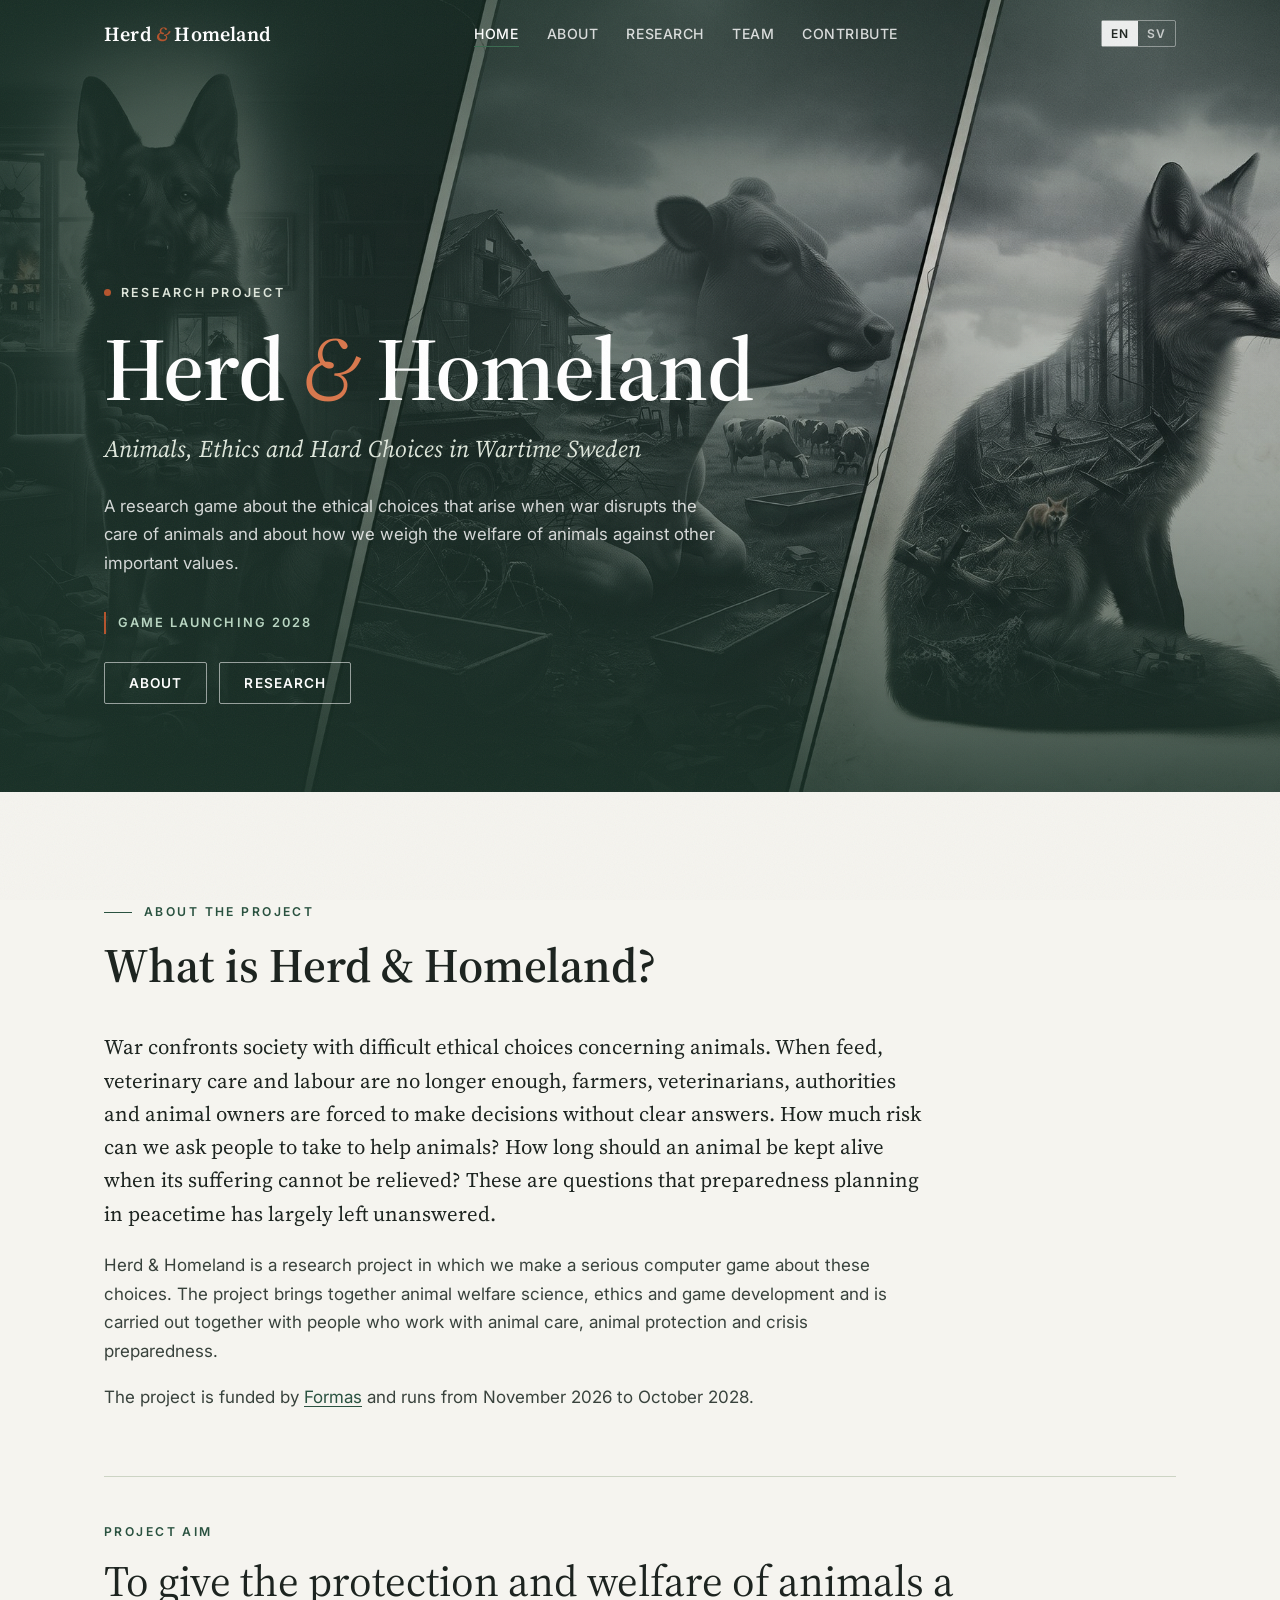
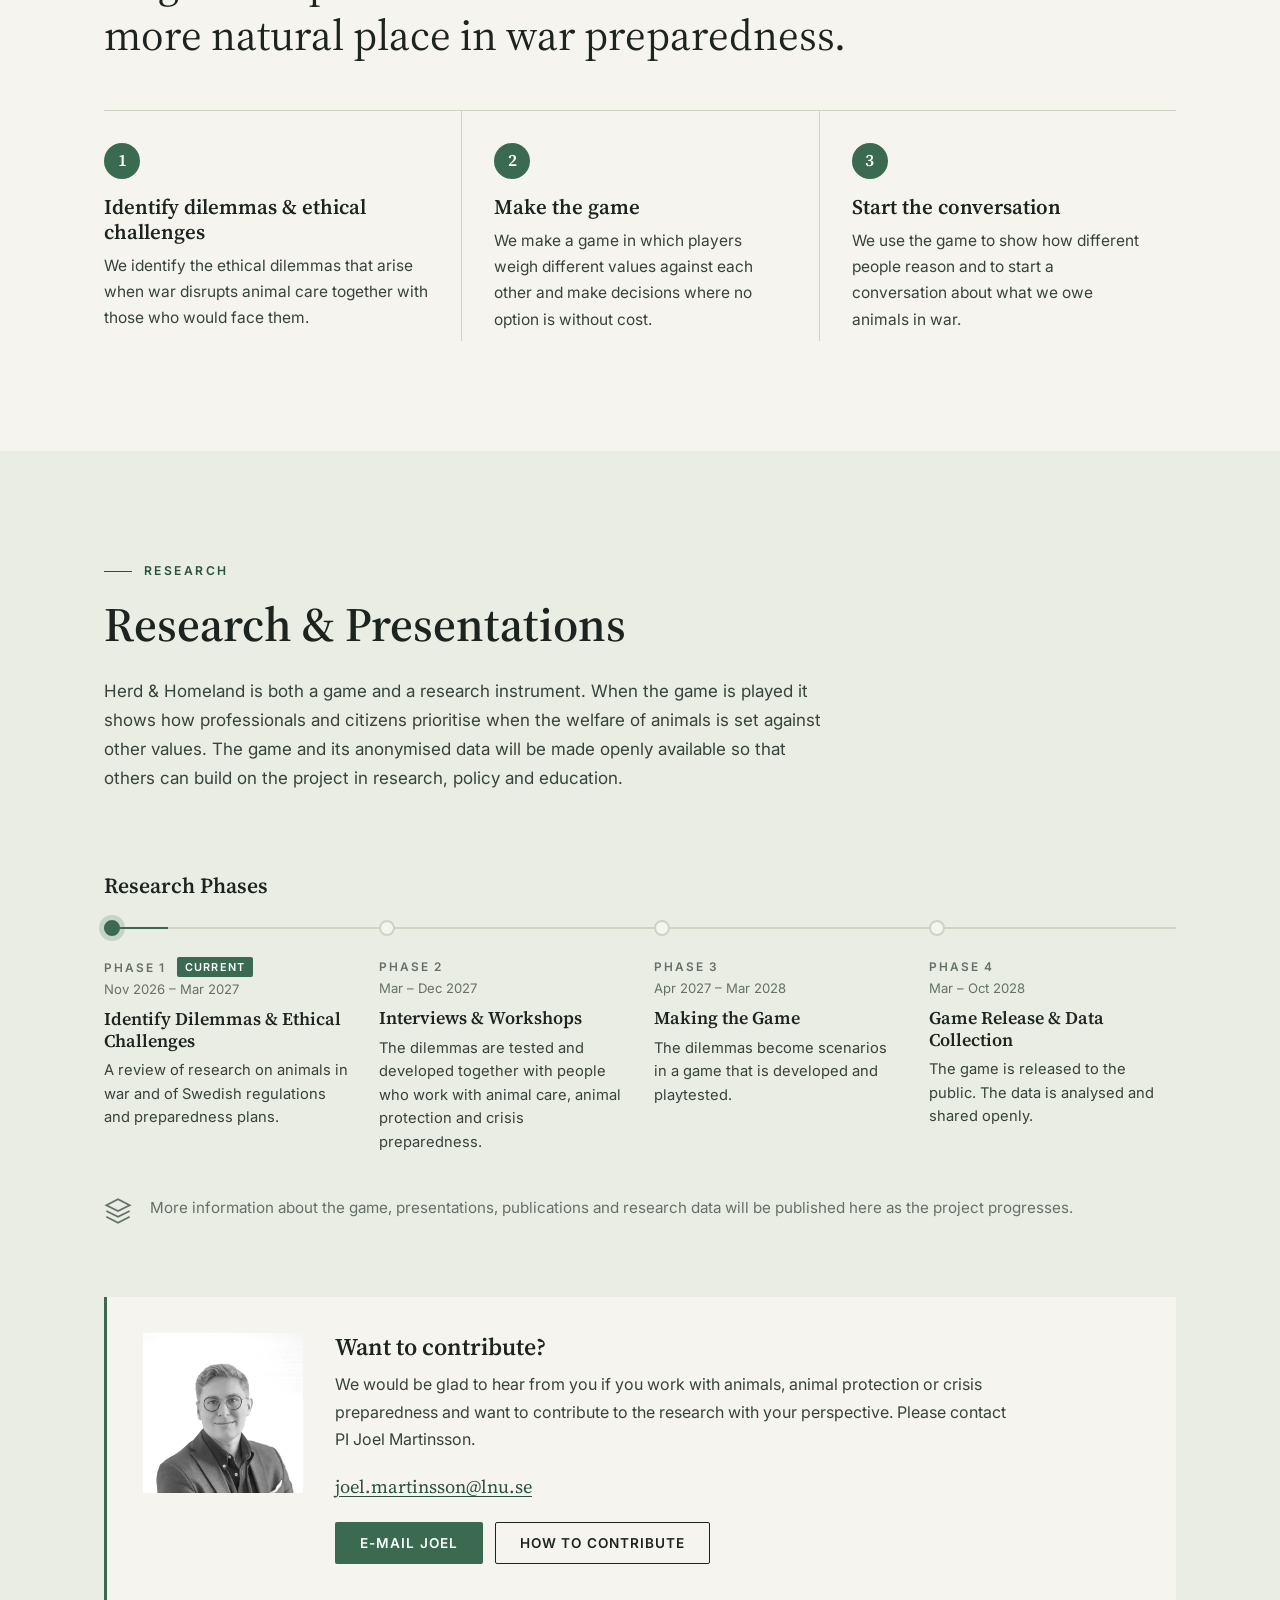
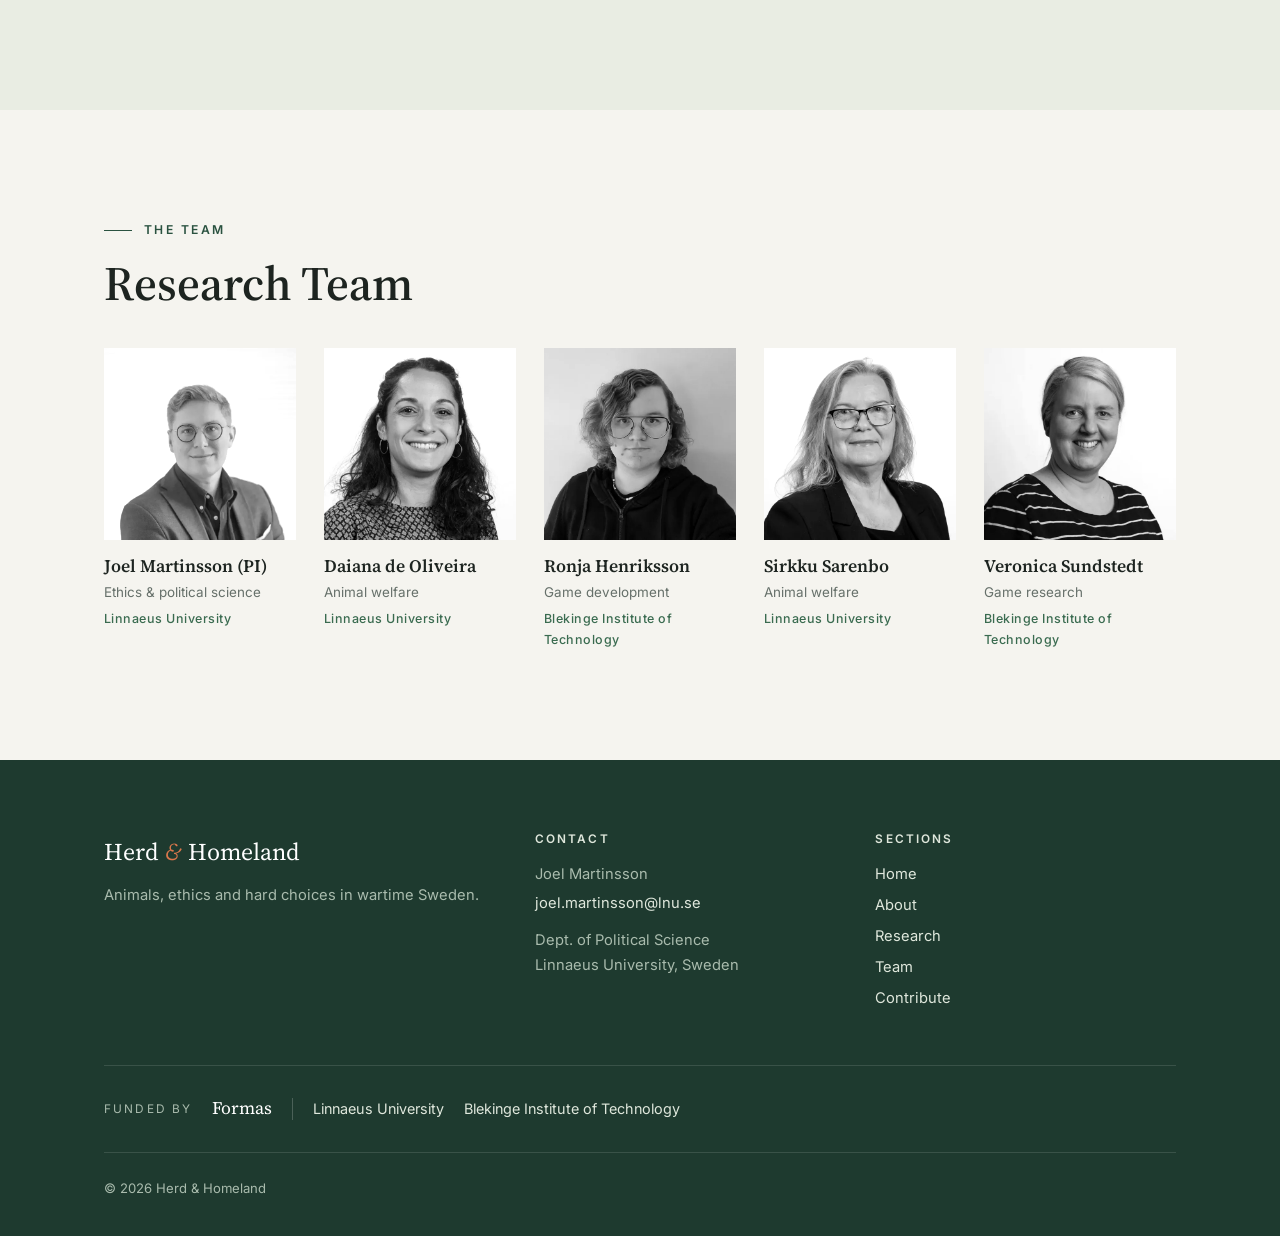
==== commit 6ac41d27: "Fewer commas, rename first step to Identify Dilemmas & Ethical Challenges, update phase dates, remov" ====
--- a/index.html
+++ b/index.html
@@ -71,7 +71,7 @@
             </div>
             <h1>Herd <span class="amp">&amp;</span> Homeland</h1>
             <p class="hero-subtitle" data-en="Animals, Ethics and Hard Choices in Wartime Sweden" data-sv="Djur, etik och svåra val i krigets Sverige">Animals, Ethics and Hard Choices in Wartime Sweden</p>
-            <p class="hero-desc" data-en="A research game about the ethical choices that arise when war disrupts the care of animals, and about how we weigh the welfare of animals against other important values." data-sv="Ett forskningsspel om de etiska val som uppstår när kriget stör omsorgen om djuren, och om hur vi väger djurens välfärd mot andra viktiga värden.">A research game about the ethical choices that arise when war disrupts the care of animals, and about how we weigh the welfare of animals against other important values.</p>
+            <p class="hero-desc" data-en="A research game about the ethical choices that arise when war disrupts the care of animals and about how we weigh the welfare of animals against other important values." data-sv="Ett forskningsspel om de etiska val som uppstår när kriget stör omsorgen om djuren och om hur vi väger djurens välfärd mot andra viktiga värden.">A research game about the ethical choices that arise when war disrupts the care of animals and about how we weigh the welfare of animals against other important values.</p>
             <p class="hero-launch" data-en="Game launching 2028" data-sv="Spelsläpp 2028">Game launching 2028</p>
             <div class="hero-buttons">
                 <a href="#about" class="btn btn-ghost" data-en="About" data-sv="Om projektet">About</a>
@@ -89,7 +89,7 @@
             <div class="about-content">
                 <p class="lead" data-en="War confronts society with difficult ethical choices concerning animals. When feed, veterinary care and labour are no longer enough, farmers, veterinarians, authorities and animal owners are forced to make decisions without clear answers. How much risk can we ask people to take to help animals? How long should an animal be kept alive when its suffering cannot be relieved? These are questions that preparedness planning in peacetime has largely left unanswered." data-sv="Krig ställer samhället inför svåra etiska val som rör djuren. När foder, veterinärvård och arbetskraft inte längre räcker till tvingas lantbrukare, veterinärer, myndigheter och djurägare att fatta beslut utan tydliga svar. Hur stor risk kan vi begära att människor tar för att hjälpa djuren? Hur länge bör ett djur hållas vid liv när dess lidande inte går att lindra? Det är frågor som beredskapsplaneringen i fredstid i stort sett har lämnat obesvarade.">War confronts society with difficult ethical choices concerning animals. When feed, veterinary care and labour are no longer enough, farmers, veterinarians, authorities and animal owners are forced to make decisions without clear answers. How much risk can we ask people to take to help animals? How long should an animal be kept alive when its suffering cannot be relieved? These are questions that preparedness planning in peacetime has largely left unanswered.</p>
 
-                <p data-en="Herd &amp;amp; Homeland is a research project in which we make a serious computer game about these choices. The project brings together animal welfare science, ethics and game development, and is carried out together with people who work with animal care, animal protection and crisis preparedness." data-sv="Herd &amp;amp; Homeland är ett forskningsprojekt där vi gör ett seriöst datorspel om dessa val. Projektet förenar djurvälfärdsvetenskap, etik och spelutveckling, och genomförs tillsammans med personer som arbetar med djuromsorg, djurskydd och krisberedskap.">Herd &amp; Homeland is a research project in which we make a serious computer game about these choices. The project brings together animal welfare science, ethics and game development, and is carried out together with people who work with animal care, animal protection and crisis preparedness.</p>
+                <p data-en="Herd &amp;amp; Homeland is a research project in which we make a serious computer game about these choices. The project brings together animal welfare science, ethics and game development and is carried out together with people who work with animal care, animal protection and crisis preparedness." data-sv="Herd &amp;amp; Homeland är ett forskningsprojekt där vi gör ett seriöst datorspel om dessa val. Projektet förenar djurvälfärdsvetenskap, etik och spelutveckling och genomförs tillsammans med personer som arbetar med djuromsorg, djurskydd och krisberedskap.">Herd &amp; Homeland is a research project in which we make a serious computer game about these choices. The project brings together animal welfare science, ethics and game development and is carried out together with people who work with animal care, animal protection and crisis preparedness.</p>
 
                 <p data-en="The project is funded by &lt;a href='https://formas.se/en/start-page.html' target='_blank' rel='noopener'&gt;Formas&lt;/a&gt; and runs from November 2026 to October 2028." data-sv="Projektet finansieras av &lt;a href='https://formas.se' target='_blank' rel='noopener'&gt;Formas&lt;/a&gt; och pågår från november 2026 till oktober 2028.">The project is funded by <a href="https://formas.se/en/start-page.html" target="_blank" rel="noopener">Formas</a> and runs from November 2026 to October 2028.</p>
             </div>
@@ -100,8 +100,8 @@
                 <div class="aim-steps">
                     <div class="aim-step">
                         <span class="aim-step-num">1</span>
-                        <h3 data-en="Identify the dilemmas" data-sv="Identifiera dilemman">Identify the dilemmas</h3>
-                        <p data-en="We identify the ethical dilemmas that arise when war disrupts animal care, together with those who would face them." data-sv="Vi identifierar de etiska dilemman som uppstår när kriget stör djurhållningen, tillsammans med dem som skulle ställas inför dem.">We identify the ethical dilemmas that arise when war disrupts animal care, together with those who would face them.</p>
+                        <h3 data-en="Identify dilemmas &amp; ethical challenges" data-sv="Identifiera dilemman &amp; etiska utmaningar">Identify dilemmas &amp; ethical challenges</h3>
+                        <p data-en="We identify the ethical dilemmas that arise when war disrupts animal care together with those who would face them." data-sv="Vi identifierar de etiska dilemman som uppstår när kriget stör djurhållningen tillsammans med dem som skulle ställas inför dem.">We identify the ethical dilemmas that arise when war disrupts animal care together with those who would face them.</p>
                     </div>
                     <div class="aim-step">
                         <span class="aim-step-num">2</span>
@@ -111,7 +111,7 @@
                     <div class="aim-step">
                         <span class="aim-step-num">3</span>
                         <h3 data-en="Start the conversation" data-sv="Starta samtalet">Start the conversation</h3>
-                        <p data-en="We use the game to show how different people reason, and to start a conversation about what we owe animals in war." data-sv="Vi använder spelet för att visa hur olika människor resonerar och för att starta ett samtal om vad vi är skyldiga djuren i krig.">We use the game to show how different people reason, and to start a conversation about what we owe animals in war.</p>
+                        <p data-en="We use the game to show how different people reason and to start a conversation about what we owe animals in war." data-sv="Vi använder spelet för att visa hur olika människor resonerar och för att starta ett samtal om vad vi är skyldiga djuren i krig.">We use the game to show how different people reason and to start a conversation about what we owe animals in war.</p>
                     </div>
                 </div>
             </div>
@@ -123,7 +123,7 @@
         <div class="container">
             <div class="section-eyebrow" data-en="Research" data-sv="Forskning">Research</div>
             <h2 class="section-heading" data-en="Research &amp; Presentations" data-sv="Forskning &amp; presentationer">Research &amp; Presentations</h2>
-            <p class="section-intro" data-en="Herd &amp;amp; Homeland is both a game and a research instrument. When the game is played, it shows how professionals and citizens prioritise when the welfare of animals is set against other values. The game and its anonymised data will be made openly available, so that others can build on the project in research, policy and education." data-sv="Herd &amp;amp; Homeland är både ett spel och ett forskningsinstrument. När spelet spelas visar det hur yrkesverksamma och medborgare prioriterar när djurens välfärd ställs mot andra värden. Spelet och dess avidentifierade data kommer att göras öppet tillgängliga, så att andra kan bygga vidare på projektet inom forskning, policy och utbildning.">Herd &amp; Homeland is both a game and a research instrument. When the game is played, it shows how professionals and citizens prioritise when the welfare of animals is set against other values. The game and its anonymised data will be made openly available, so that others can build on the project in research, policy and education.</p>
+            <p class="section-intro" data-en="Herd &amp;amp; Homeland is both a game and a research instrument. When the game is played it shows how professionals and citizens prioritise when the welfare of animals is set against other values. The game and its anonymised data will be made openly available so that others can build on the project in research, policy and education." data-sv="Herd &amp;amp; Homeland är både ett spel och ett forskningsinstrument. När spelet spelas visar det hur yrkesverksamma och medborgare prioriterar när djurens välfärd ställs mot andra värden. Spelet och dess avidentifierade data kommer att göras öppet tillgängliga så att andra kan bygga vidare på projektet inom forskning, policy och utbildning.">Herd &amp; Homeland is both a game and a research instrument. When the game is played it shows how professionals and citizens prioritise when the welfare of animals is set against other values. The game and its anonymised data will be made openly available so that others can build on the project in research, policy and education.</p>
 
             <div class="phases">
                 <h3 class="phases-heading" data-en="Research Phases" data-sv="Forskningsfaser">Research Phases</h3>
@@ -133,27 +133,27 @@
                         <div class="phase-marker"></div>
                         <div class="phase-number"><span data-en="Phase 1" data-sv="Fas 1">Phase 1</span> <span class="phase-badge" data-en="Current" data-sv="Pågår">Current</span></div>
                         <div class="phase-time" data-en="Nov 2026 – Mar 2027" data-sv="Nov 2026 – mars 2027">Nov 2026 – Mar 2027</div>
-                        <h4 data-en="Identifying the Dilemmas" data-sv="Identifiera dilemman">Identifying the Dilemmas</h4>
+                        <h4 data-en="Identify Dilemmas &amp;amp; Ethical Challenges" data-sv="Identifiera dilemman &amp;amp; etiska utmaningar">Identify Dilemmas &amp; Ethical Challenges</h4>
                         <p data-en="A review of research on animals in war and of Swedish regulations and preparedness plans." data-sv="En genomgång av forskning om djur i krig samt av svenska regelverk och beredskapsplaner.">A review of research on animals in war and of Swedish regulations and preparedness plans.</p>
                     </div>
                     <div class="phase future">
                         <div class="phase-marker"></div>
                         <div class="phase-number" data-en="Phase 2" data-sv="Fas 2">Phase 2</div>
-                        <div class="phase-time" data-en="Mar – Aug 2027" data-sv="Mars – aug 2027">Mar – Aug 2027</div>
+                        <div class="phase-time" data-en="Mar – Dec 2027" data-sv="Mars – dec 2027">Mar – Dec 2027</div>
                         <h4 data-en="Interviews &amp;amp; Workshops" data-sv="Intervjuer &amp;amp; workshops">Interviews &amp; Workshops</h4>
                         <p data-en="The dilemmas are tested and developed together with people who work with animal care, animal protection and crisis preparedness." data-sv="Dilemmana prövas och utvecklas tillsammans med personer som arbetar med djuromsorg, djurskydd och krisberedskap.">The dilemmas are tested and developed together with people who work with animal care, animal protection and crisis preparedness.</p>
                     </div>
                     <div class="phase future">
                         <div class="phase-marker"></div>
                         <div class="phase-number" data-en="Phase 3" data-sv="Fas 3">Phase 3</div>
-                        <div class="phase-time" data-en="Apr 2027 – Feb 2028" data-sv="April 2027 – feb 2028">Apr 2027 – Feb 2028</div>
+                        <div class="phase-time" data-en="Apr 2027 – Mar 2028" data-sv="April 2027 – mars 2028">Apr 2027 – Mar 2028</div>
                         <h4 data-en="Making the Game" data-sv="Spelet görs">Making the Game</h4>
-                        <p data-en="The dilemmas become scenarios in the game, which is developed and playtested." data-sv="Dilemmana blir scenarier i spelet, som utvecklas och speltestas.">The dilemmas become scenarios in the game, which is developed and playtested.</p>
+                        <p data-en="The dilemmas become scenarios in a game that is developed and playtested." data-sv="Dilemmana blir scenarier i ett spel som utvecklas och speltestas.">The dilemmas become scenarios in a game that is developed and playtested.</p>
                     </div>
                     <div class="phase future">
                         <div class="phase-marker"></div>
                         <div class="phase-number" data-en="Phase 4" data-sv="Fas 4">Phase 4</div>
-                        <div class="phase-time">2028</div>
+                        <div class="phase-time" data-en="Mar – Oct 2028" data-sv="Mars – okt 2028">Mar – Oct 2028</div>
                         <h4 data-en="Game Release &amp;amp; Data Collection" data-sv="Spelsläpp &amp;amp; datainsamling">Game Release &amp; Data Collection</h4>
                         <p data-en="The game is released to the public. The data is analysed and shared openly." data-sv="Spelet släpps för allmänheten. Data analyseras och delas öppet.">The game is released to the public. The data is analysed and shared openly.</p>
                     </div>
@@ -169,7 +169,7 @@
                 <img src="images/joel.webp" alt="Joel Martinsson" loading="lazy">
                 <div>
                     <h3 data-en="Want to contribute?" data-sv="Vill du bidra?">Want to contribute?</h3>
-                    <p class="title" data-en="If you work with animals, animal protection or crisis preparedness and want to contribute to the research with your perspective, we would be glad to hear from you. Please contact PI Joel Martinsson." data-sv="Om du arbetar med djur, djurskydd eller krisberedskap och vill bidra till forskningen med ditt perspektiv är du varmt välkommen att höra av dig. Kontakta projektledare Joel Martinsson.">If you work with animals, animal protection or crisis preparedness and want to contribute to the research with your perspective, we would be glad to hear from you. Please contact PI Joel Martinsson.</p>
+                    <p class="title" data-en="We would be glad to hear from you if you work with animals, animal protection or crisis preparedness and want to contribute to the research with your perspective. Please contact PI Joel Martinsson." data-sv="Om du arbetar med djur, djurskydd eller krisberedskap och vill bidra till forskningen med ditt perspektiv är du varmt välkommen att höra av dig. Kontakta projektledare Joel Martinsson.">We would be glad to hear from you if you work with animals, animal protection or crisis preparedness and want to contribute to the research with your perspective. Please contact PI Joel Martinsson.</p>
                     <p class="email"><a href="mailto:joel.martinsson@lnu.se">joel.martinsson@lnu.se</a></p>
                     <div class="contact-buttons">
                         <a class="btn btn-primary" href="mailto:joel.martinsson@lnu.se?subject=Herd%20%26%20Homeland" data-en="E-mail Joel" data-sv="Mejla Joel">E-mail Joel</a>
@@ -217,7 +217,6 @@
                     <p class="org" data-en="Blekinge Institute of Technology" data-sv="Blekinge Tekniska Högskola">Blekinge Institute of Technology</p>
                 </a>
             </div>
-            <p class="team-contact" data-en="For questions about the project, please contact PI Joel Martinsson at &lt;a href='mailto:joel.martinsson@lnu.se'&gt;joel.martinsson@lnu.se&lt;/a&gt;." data-sv="För frågor om projektet, kontakta projektledare Joel Martinsson på &lt;a href='mailto:joel.martinsson@lnu.se'&gt;joel.martinsson@lnu.se&lt;/a&gt;.">For questions about the project, please contact PI Joel Martinsson at <a href="mailto:joel.martinsson@lnu.se">joel.martinsson@lnu.se</a>.</p>
         </div>
     </section>
 
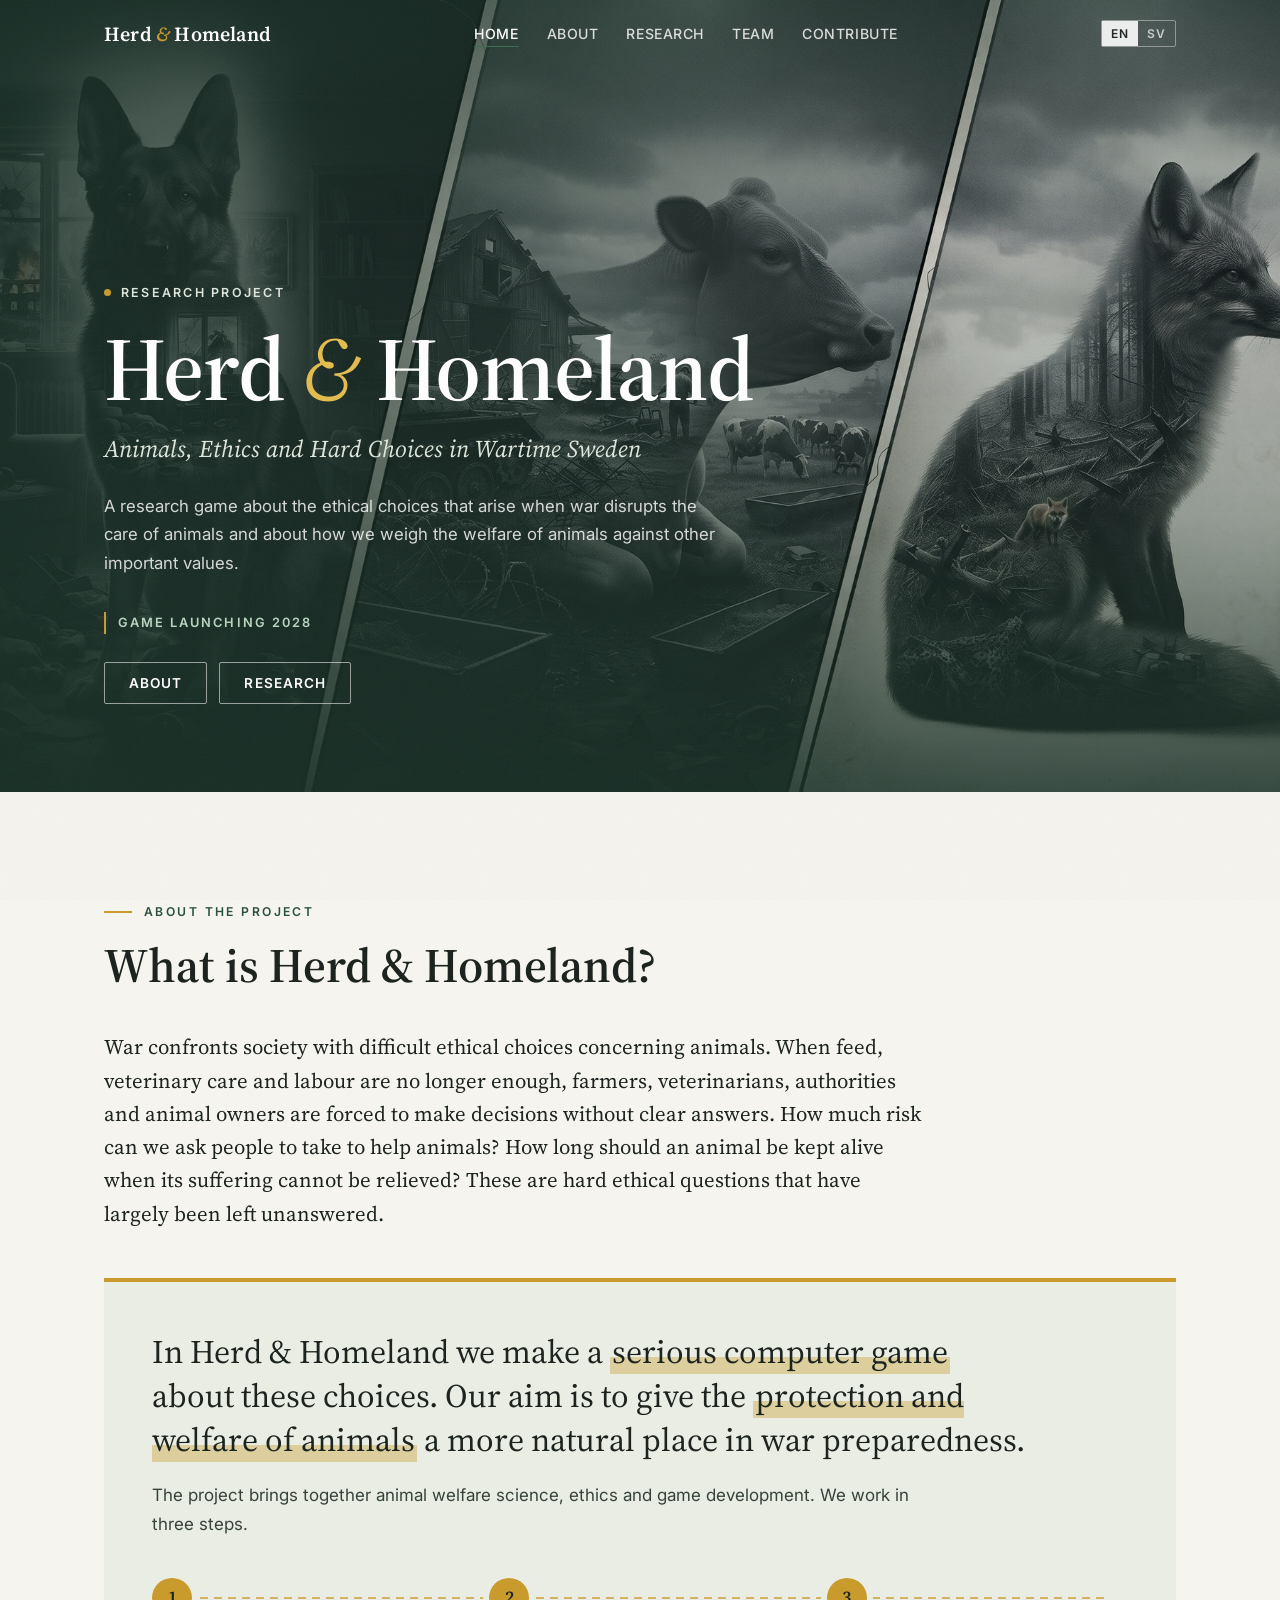
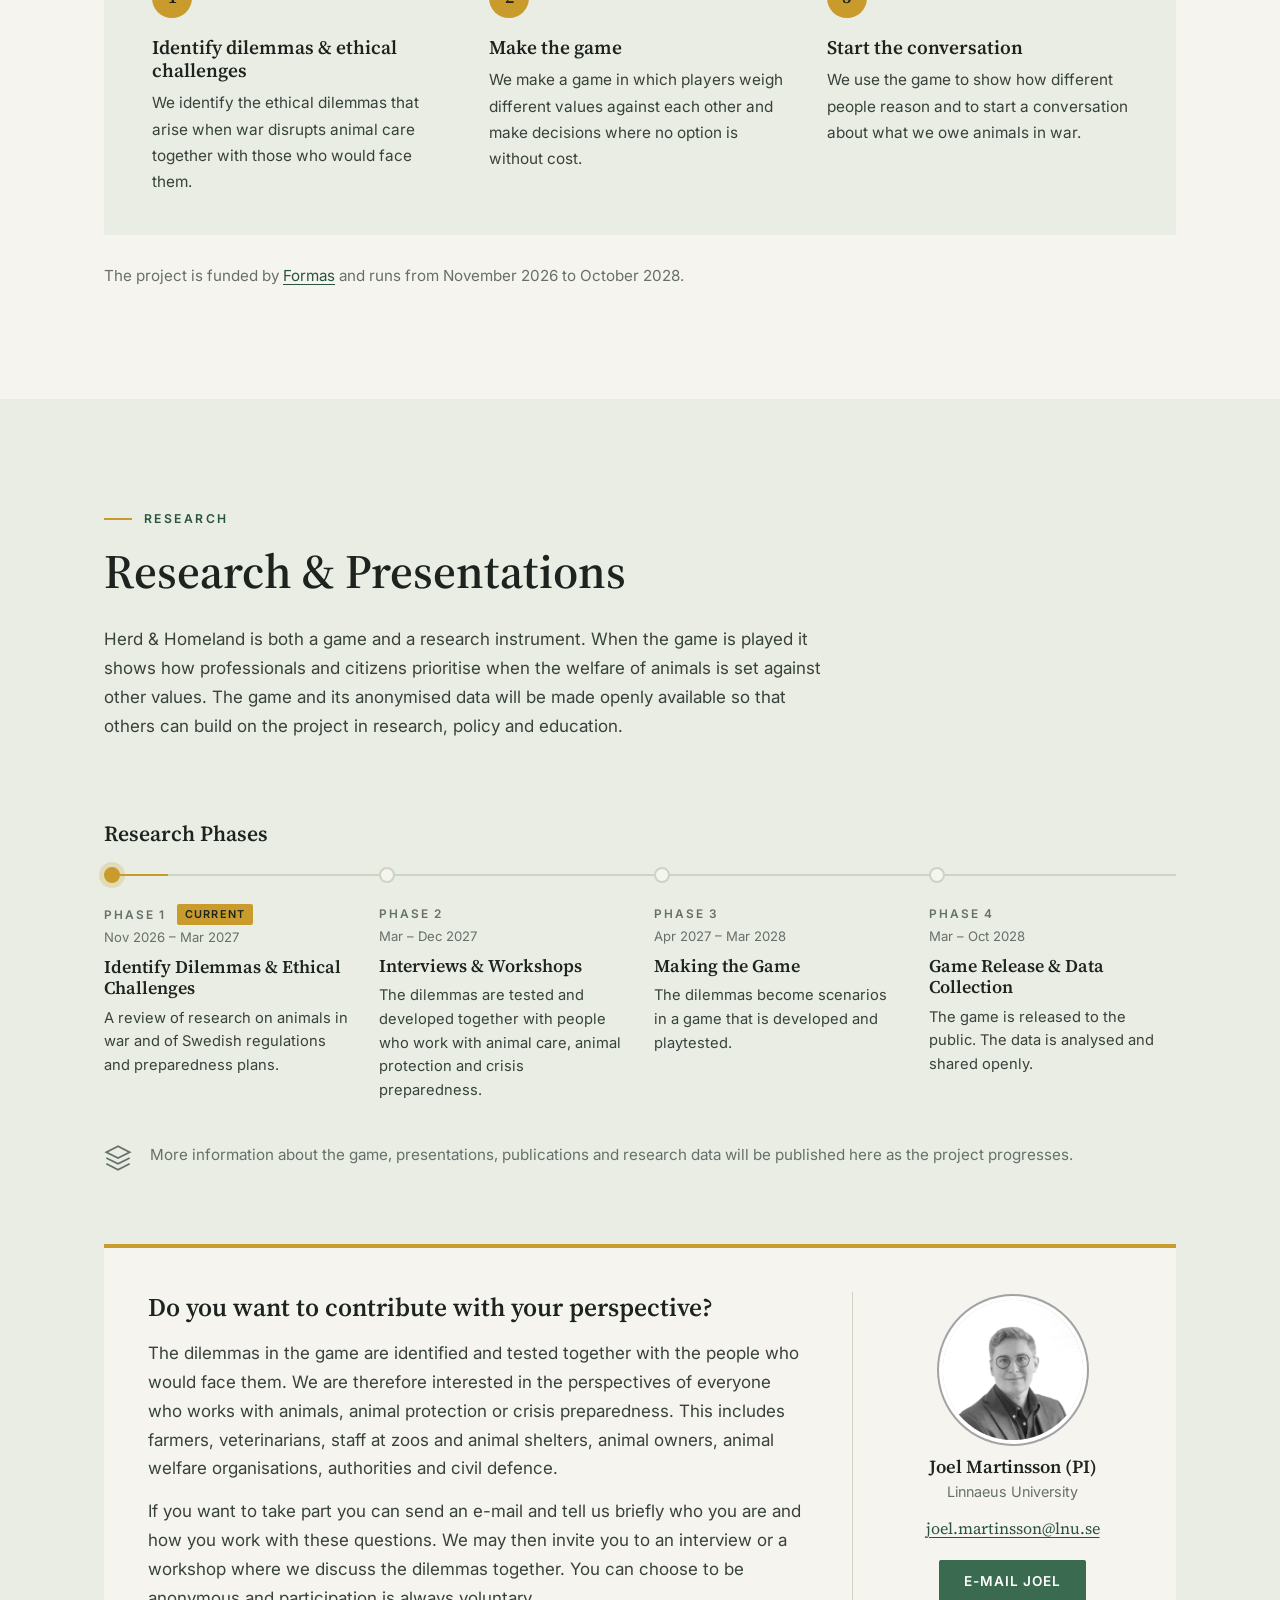
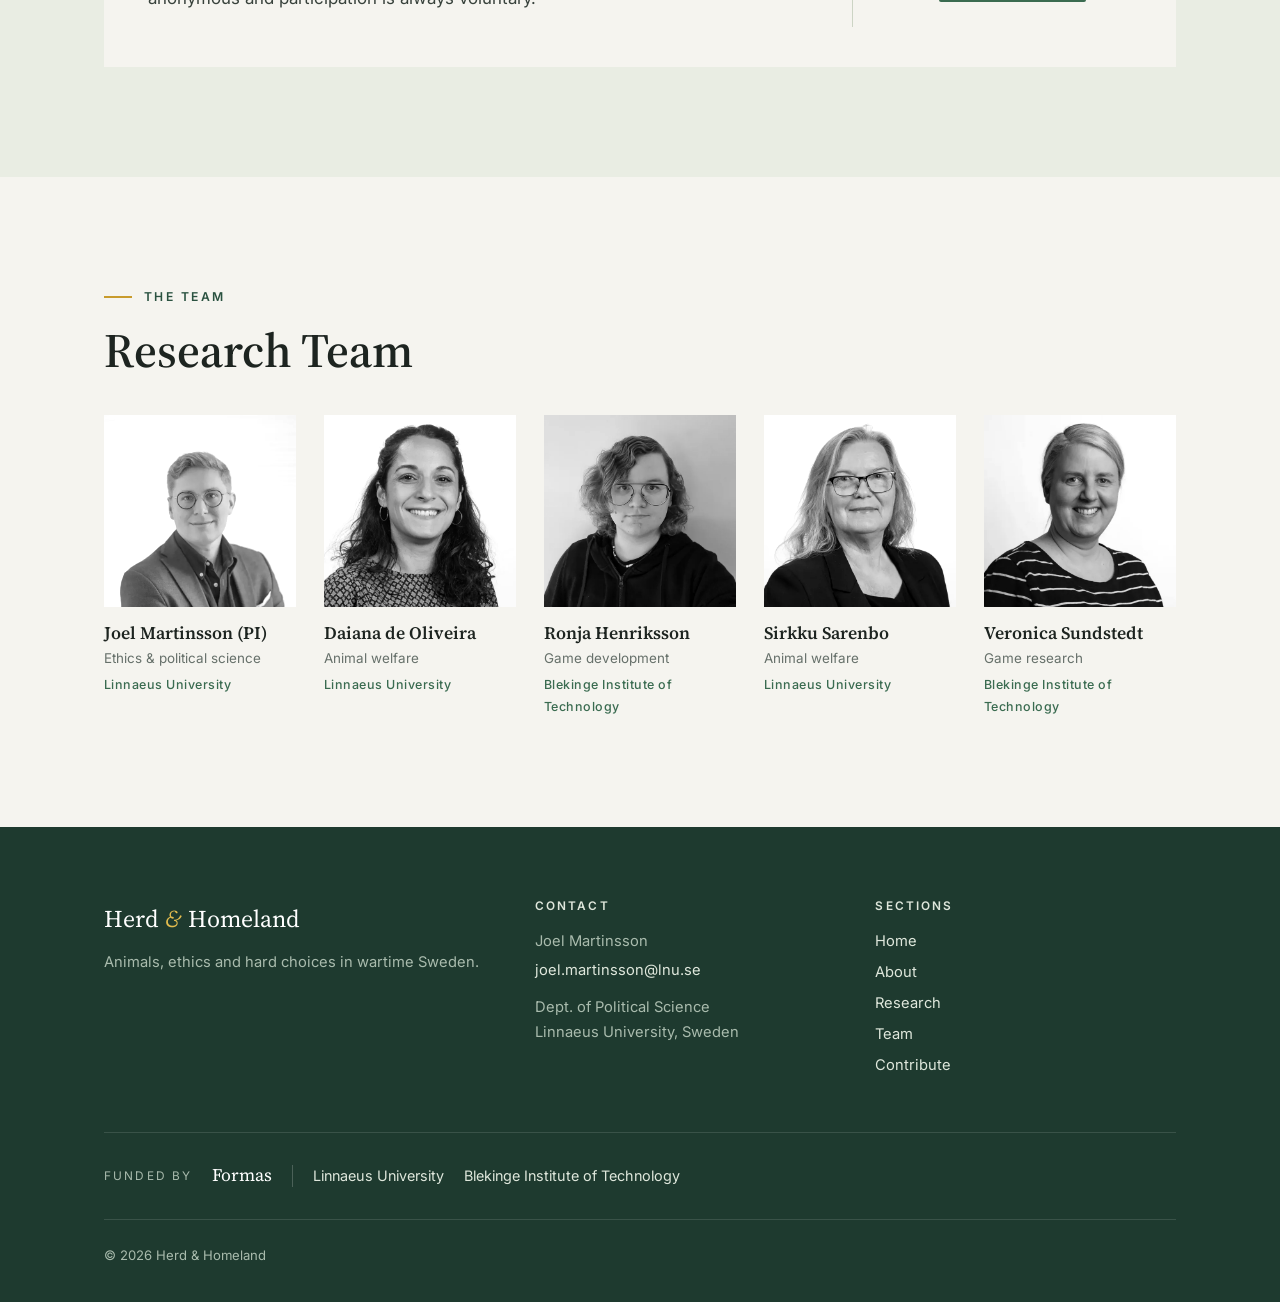
==== commit 0c91b3ef: "Integrate aim and steps into About, yellow accents, contribute info under research phases, link team" ====
--- a/index.html
+++ b/index.html
@@ -30,7 +30,7 @@
     <link rel="preconnect" href="https://fonts.googleapis.com">
     <link rel="preconnect" href="https://fonts.gstatic.com" crossorigin>
     <link href="https://fonts.googleapis.com/css2?family=Source+Serif+4:ital,opsz,wght@0,8..60,400;0,8..60,600;1,8..60,400&family=Inter:wght@400;500;600&display=swap" rel="stylesheet">
-    <link rel="stylesheet" href="css/style.css?v=7">
+    <link rel="stylesheet" href="css/style.css?v=8">
     <link rel="icon" type="image/svg+xml" href="images/favicon.svg">
 </head>
 <body>
@@ -44,7 +44,7 @@
                 <li><a href="#about" data-en="About" data-sv="Om projektet">About</a></li>
                 <li><a href="#research" data-en="Research" data-sv="Forskning">Research</a></li>
                 <li><a href="#team" data-en="Team" data-sv="Teamet">Team</a></li>
-                <li><a href="contribute.html" data-en="Contribute" data-sv="Medverka">Contribute</a></li>
+                <li><a href="#contribute" data-en="Contribute" data-sv="Medverka">Contribute</a></li>
             </ul>
             <div class="nav-right">
                 <button class="lang-switch" id="langSwitch" aria-label="Switch language / Byt språk">
@@ -87,34 +87,32 @@
             <h2 class="section-heading" data-en="What is Herd &amp; Homeland?" data-sv="Vad är Herd &amp; Homeland?">What is Herd &amp; Homeland?</h2>
 
             <div class="about-content">
-                <p class="lead" data-en="War confronts society with difficult ethical choices concerning animals. When feed, veterinary care and labour are no longer enough, farmers, veterinarians, authorities and animal owners are forced to make decisions without clear answers. How much risk can we ask people to take to help animals? How long should an animal be kept alive when its suffering cannot be relieved? These are questions that preparedness planning in peacetime has largely left unanswered." data-sv="Krig ställer samhället inför svåra etiska val som rör djuren. När foder, veterinärvård och arbetskraft inte längre räcker till tvingas lantbrukare, veterinärer, myndigheter och djurägare att fatta beslut utan tydliga svar. Hur stor risk kan vi begära att människor tar för att hjälpa djuren? Hur länge bör ett djur hållas vid liv när dess lidande inte går att lindra? Det är frågor som beredskapsplaneringen i fredstid i stort sett har lämnat obesvarade.">War confronts society with difficult ethical choices concerning animals. When feed, veterinary care and labour are no longer enough, farmers, veterinarians, authorities and animal owners are forced to make decisions without clear answers. How much risk can we ask people to take to help animals? How long should an animal be kept alive when its suffering cannot be relieved? These are questions that preparedness planning in peacetime has largely left unanswered.</p>
-
-                <p data-en="Herd &amp;amp; Homeland is a research project in which we make a serious computer game about these choices. The project brings together animal welfare science, ethics and game development and is carried out together with people who work with animal care, animal protection and crisis preparedness." data-sv="Herd &amp;amp; Homeland är ett forskningsprojekt där vi gör ett seriöst datorspel om dessa val. Projektet förenar djurvälfärdsvetenskap, etik och spelutveckling och genomförs tillsammans med personer som arbetar med djuromsorg, djurskydd och krisberedskap.">Herd &amp; Homeland is a research project in which we make a serious computer game about these choices. The project brings together animal welfare science, ethics and game development and is carried out together with people who work with animal care, animal protection and crisis preparedness.</p>
-
-                <p data-en="The project is funded by &lt;a href='https://formas.se/en/start-page.html' target='_blank' rel='noopener'&gt;Formas&lt;/a&gt; and runs from November 2026 to October 2028." data-sv="Projektet finansieras av &lt;a href='https://formas.se' target='_blank' rel='noopener'&gt;Formas&lt;/a&gt; och pågår från november 2026 till oktober 2028.">The project is funded by <a href="https://formas.se/en/start-page.html" target="_blank" rel="noopener">Formas</a> and runs from November 2026 to October 2028.</p>
-            </div>
-
-            <div class="aim-box">
-                <h3 data-en="Project Aim" data-sv="Projektets mål">Project Aim</h3>
-                <p class="aim-statement" data-en="To give the protection and welfare of animals a more natural place in war preparedness." data-sv="Att djurens skydd och välfärd ska få en mer självklar plats i krigsberedskapen.">To give the protection and welfare of animals a more natural place in war preparedness.</p>
-                <div class="aim-steps">
-                    <div class="aim-step">
-                        <span class="aim-step-num">1</span>
-                        <h3 data-en="Identify dilemmas &amp; ethical challenges" data-sv="Identifiera dilemman &amp; etiska utmaningar">Identify dilemmas &amp; ethical challenges</h3>
+                <p class="lead" data-en="War confronts society with difficult ethical choices concerning animals. When feed, veterinary care and labour are no longer enough, farmers, veterinarians, authorities and animal owners are forced to make decisions without clear answers. How much risk can we ask people to take to help animals? How long should an animal be kept alive when its suffering cannot be relieved? These are hard ethical questions that have largely been left unanswered." data-sv="Krig ställer samhället inför svåra etiska val som rör djuren. När foder, veterinärvård och arbetskraft inte längre räcker till tvingas lantbrukare, veterinärer, myndigheter och djurägare att fatta beslut utan tydliga svar. Hur stor risk kan vi begära att människor tar för att hjälpa djuren? Hur länge bör ett djur hållas vid liv när dess lidande inte går att lindra? Det är svåra etiska frågor som till stor del har lämnats obesvarade.">War confronts society with difficult ethical choices concerning animals. When feed, veterinary care and labour are no longer enough, farmers, veterinarians, authorities and animal owners are forced to make decisions without clear answers. How much risk can we ask people to take to help animals? How long should an animal be kept alive when its suffering cannot be relieved? These are hard ethical questions that have largely been left unanswered.</p>
+            </div>
+
+            <div class="key-panel">
+                <p class="key-text" data-en="In Herd &amp;amp; Homeland we make a &lt;mark&gt;serious computer game&lt;/mark&gt; about these choices. Our aim is to give the &lt;mark&gt;protection and welfare of animals&lt;/mark&gt; a more natural place in war preparedness." data-sv="I Herd &amp;amp; Homeland gör vi ett &lt;mark&gt;seriöst datorspel&lt;/mark&gt; om dessa val. Vårt mål är att &lt;mark&gt;djurens skydd och välfärd&lt;/mark&gt; ska få en mer självklar plats i krigsberedskapen.">In Herd &amp; Homeland we make a <mark>serious computer game</mark> about these choices. Our aim is to give the <mark>protection and welfare of animals</mark> a more natural place in war preparedness.</p>
+                <p class="key-sub" data-en="The project brings together animal welfare science, ethics and game development. We work in three steps." data-sv="Projektet förenar djurvälfärdsvetenskap, etik och spelutveckling. Vi arbetar i tre steg.">The project brings together animal welfare science, ethics and game development. We work in three steps.</p>
+                <ol class="key-steps">
+                    <li>
+                        <span class="key-num">1</span>
+                        <h3 data-en="Identify dilemmas &amp;amp; ethical challenges" data-sv="Identifiera dilemman &amp;amp; etiska utmaningar">Identify dilemmas &amp; ethical challenges</h3>
                         <p data-en="We identify the ethical dilemmas that arise when war disrupts animal care together with those who would face them." data-sv="Vi identifierar de etiska dilemman som uppstår när kriget stör djurhållningen tillsammans med dem som skulle ställas inför dem.">We identify the ethical dilemmas that arise when war disrupts animal care together with those who would face them.</p>
-                    </div>
-                    <div class="aim-step">
-                        <span class="aim-step-num">2</span>
+                    </li>
+                    <li>
+                        <span class="key-num">2</span>
                         <h3 data-en="Make the game" data-sv="Göra spelet">Make the game</h3>
                         <p data-en="We make a game in which players weigh different values against each other and make decisions where no option is without cost." data-sv="Vi gör ett spel där spelarna väger olika värden mot varandra och fattar beslut där inget alternativ är utan kostnad.">We make a game in which players weigh different values against each other and make decisions where no option is without cost.</p>
-                    </div>
-                    <div class="aim-step">
-                        <span class="aim-step-num">3</span>
+                    </li>
+                    <li>
+                        <span class="key-num">3</span>
                         <h3 data-en="Start the conversation" data-sv="Starta samtalet">Start the conversation</h3>
                         <p data-en="We use the game to show how different people reason and to start a conversation about what we owe animals in war." data-sv="Vi använder spelet för att visa hur olika människor resonerar och för att starta ett samtal om vad vi är skyldiga djuren i krig.">We use the game to show how different people reason and to start a conversation about what we owe animals in war.</p>
-                    </div>
-                </div>
-            </div>
+                    </li>
+                </ol>
+            </div>
+
+            <p class="funding-note" data-en="The project is funded by &lt;a href='https://formas.se/en/start-page.html' target='_blank' rel='noopener'&gt;Formas&lt;/a&gt; and runs from November 2026 to October 2028." data-sv="Projektet finansieras av &lt;a href='https://formas.se' target='_blank' rel='noopener'&gt;Formas&lt;/a&gt; och pågår från november 2026 till oktober 2028.">The project is funded by <a href="https://formas.se/en/start-page.html" target="_blank" rel="noopener">Formas</a> and runs from November 2026 to October 2028.</p>
         </div>
     </section>
 
@@ -165,16 +163,18 @@
                 <p data-en="More information about the game, presentations, publications and research data will be published here as the project progresses." data-sv="Mer information om spelet, presentationer, publikationer och forskningsdata kommer att publiceras här allteftersom projektet fortskrider.">More information about the game, presentations, publications and research data will be published here as the project progresses.</p>
             </div>
 
-            <div class="contact-card research-contact">
-                <img src="images/joel.webp" alt="Joel Martinsson" loading="lazy">
-                <div>
-                    <h3 data-en="Want to contribute?" data-sv="Vill du bidra?">Want to contribute?</h3>
-                    <p class="title" data-en="We would be glad to hear from you if you work with animals, animal protection or crisis preparedness and want to contribute to the research with your perspective. Please contact PI Joel Martinsson." data-sv="Om du arbetar med djur, djurskydd eller krisberedskap och vill bidra till forskningen med ditt perspektiv är du varmt välkommen att höra av dig. Kontakta projektledare Joel Martinsson.">We would be glad to hear from you if you work with animals, animal protection or crisis preparedness and want to contribute to the research with your perspective. Please contact PI Joel Martinsson.</p>
+            <div id="contribute" class="contribute">
+                <div class="contribute-text">
+                    <h3 data-en="Do you want to contribute with your perspective?" data-sv="Vill du bidra med ditt perspektiv?">Do you want to contribute with your perspective?</h3>
+                    <p data-en="The dilemmas in the game are identified and tested together with the people who would face them. We are therefore interested in the perspectives of everyone who works with animals, animal protection or crisis preparedness. This includes farmers, veterinarians, staff at zoos and animal shelters, animal owners, animal welfare organisations, authorities and civil defence." data-sv="Dilemmana i spelet identifieras och prövas tillsammans med de människor som skulle ställas inför dem. Vi är därför intresserade av perspektiven hos alla som arbetar med djur, djurskydd eller krisberedskap. Det kan vara lantbrukare, veterinärer, personal på djurparker och djurhem, djurägare, djurskyddsorganisationer, myndigheter och civilförsvaret.">The dilemmas in the game are identified and tested together with the people who would face them. We are therefore interested in the perspectives of everyone who works with animals, animal protection or crisis preparedness. This includes farmers, veterinarians, staff at zoos and animal shelters, animal owners, animal welfare organisations, authorities and civil defence.</p>
+                    <p data-en="If you want to take part you can send an e-mail and tell us briefly who you are and how you work with these questions. We may then invite you to an interview or a workshop where we discuss the dilemmas together. You can choose to be anonymous and participation is always voluntary." data-sv="Om du vill delta kan du skicka ett mejl och kort berätta vem du är och hur du arbetar med dessa frågor. Vi kan sedan bjuda in dig till en intervju eller en workshop där vi diskuterar dilemmana tillsammans. Du kan välja att vara anonym och deltagandet är alltid frivilligt.">If you want to take part you can send an e-mail and tell us briefly who you are and how you work with these questions. We may then invite you to an interview or a workshop where we discuss the dilemmas together. You can choose to be anonymous and participation is always voluntary.</p>
+                </div>
+                <div class="contribute-card">
+                    <img src="images/joel.webp" alt="Joel Martinsson" loading="lazy">
+                    <h4>Joel Martinsson (PI)</h4>
+                    <p data-en="Linnaeus University" data-sv="Linnéuniversitetet">Linnaeus University</p>
                     <p class="email"><a href="mailto:joel.martinsson@lnu.se">joel.martinsson@lnu.se</a></p>
-                    <div class="contact-buttons">
-                        <a class="btn btn-primary" href="mailto:joel.martinsson@lnu.se?subject=Herd%20%26%20Homeland" data-en="E-mail Joel" data-sv="Mejla Joel">E-mail Joel</a>
-                        <a class="btn btn-dark" href="contribute.html" data-en="How to contribute" data-sv="Så kan du bidra">How to contribute</a>
-                    </div>
+                    <a class="btn btn-primary" href="mailto:joel.martinsson@lnu.se?subject=Herd%20%26%20Homeland" data-en="E-mail Joel" data-sv="Mejla Joel">E-mail Joel</a>
                 </div>
             </div>
         </div>
@@ -192,24 +192,24 @@
                     <p class="role" data-en="Ethics &amp;amp; political science" data-sv="Etik &amp;amp; statsvetenskap">Ethics &amp; political science</p>
                     <p class="org" data-en="Linnaeus University" data-sv="Linnéuniversitetet">Linnaeus University</p>
                 </a>
-                <div class="member">
+                <a href="https://www.lnu.se/personal/daiana.deoliveira" target="_blank" rel="noopener" class="member">
                     <div class="member-img"><img src="images/daiana.webp" alt="Daiana de Oliveira" loading="lazy"></div>
                     <h3>Daiana de Oliveira</h3>
                     <p class="role" data-en="Animal welfare" data-sv="Djurvälfärd">Animal welfare</p>
                     <p class="org" data-en="Linnaeus University" data-sv="Linnéuniversitetet">Linnaeus University</p>
-                </div>
-                <div class="member">
+                </a>
+                <a href="https://www.bth.se/om-bth/personer/ronja-henriksson" target="_blank" rel="noopener" class="member">
                     <div class="member-img"><img src="images/ronja.webp" alt="Ronja Henriksson" loading="lazy"></div>
                     <h3>Ronja Henriksson</h3>
                     <p class="role" data-en="Game development" data-sv="Spelutveckling">Game development</p>
                     <p class="org" data-en="Blekinge Institute of Technology" data-sv="Blekinge Tekniska Högskola">Blekinge Institute of Technology</p>
-                </div>
-                <div class="member">
+                </a>
+                <a href="https://www.lnu.se/personal/sirkku.sarenbo" target="_blank" rel="noopener" class="member">
                     <div class="member-img"><img src="images/sirkku.webp" alt="Sirkku Sarenbo" loading="lazy"></div>
                     <h3>Sirkku Sarenbo</h3>
                     <p class="role" data-en="Animal welfare" data-sv="Djurvälfärd">Animal welfare</p>
                     <p class="org" data-en="Linnaeus University" data-sv="Linnéuniversitetet">Linnaeus University</p>
-                </div>
+                </a>
                 <a href="https://www.bth.se/om-bth/personer/veronica-sundstedt" target="_blank" rel="noopener" class="member">
                     <div class="member-img"><img src="images/veronica.webp" alt="Veronica Sundstedt" loading="lazy"></div>
                     <h3>Veronica Sundstedt</h3>
@@ -241,7 +241,7 @@
                         <li><a href="#about" data-en="About" data-sv="Om projektet">About</a></li>
                         <li><a href="#research" data-en="Research" data-sv="Forskning">Research</a></li>
                         <li><a href="#team" data-en="Team" data-sv="Teamet">Team</a></li>
-                        <li><a href="contribute.html" data-en="Contribute" data-sv="Medverka">Contribute</a></li>
+                        <li><a href="#contribute" data-en="Contribute" data-sv="Medverka">Contribute</a></li>
                     </ul>
                 </div>
             </div>
--- a/css/style.css
+++ b/css/style.css
@@ -17,7 +17,8 @@
     --night-muted: #a9bbad;
     --accent:      #3a6b50;   /* moss green */
     --accent-dark: #2a5240;
-    --rust:        #b5532c;   /* the fox / the fire, used sparingly */
+    --rust:        #c89b2c;   /* deep yellow accent for details */
+    --gold-light:  #e3bc4e;
 
     --serif: 'Source Serif 4', Georgia, 'Times New Roman', serif;
     --sans:  'Inter', system-ui, -apple-system, 'Segoe UI', sans-serif;
@@ -202,7 +203,7 @@
     line-height: 1.02;
     margin-bottom: 14px;
 }
-.hero h1 .amp { color: #d9774c; font-style: italic; font-weight: 400; }
+.hero h1 .amp { color: var(--gold-light); font-style: italic; font-weight: 400; }
 .hero-subtitle {
     font-family: var(--serif);
     font-style: italic;
@@ -737,7 +738,7 @@
 
 /* Footer extras */
 .footer-logo { font-family: var(--serif); font-size: 1.5rem; color: #fff; margin-bottom: 10px; }
-.footer-logo .amp { color: #d9774c; font-style: italic; }
+.footer-logo .amp { color: var(--gold-light); font-style: italic; }
 .funder-divider { width: 1px; height: 22px; background: rgba(255,255,255,.2); }
 .inst-name { color: var(--night-text); font-size: .9rem; }
 
@@ -843,3 +844,87 @@
 .research-contact h3 { font-size: 1.5rem; margin-bottom: 10px; }
 .research-contact .title { font-size: 1rem; color: var(--ink-2); max-width: 680px; }
 .contact-buttons { display: flex; flex-wrap: wrap; gap: 12px; }
+
+
+/* =============================================
+   v8 — yellow details, integrated About
+   ============================================= */
+.phase.current .phase-marker { border-color: var(--rust); background: var(--rust); box-shadow: 0 0 0 5px rgba(200,155,44,.22); }
+.phases-progress { background: var(--rust); }
+.phase-badge { background: var(--rust); color: var(--ink); }
+.section-eyebrow::before { background: var(--rust); height: 2px; }
+.btn-primary { background: var(--accent); }
+.member:hover h3 { text-decoration: underline; text-decoration-color: var(--rust); text-decoration-thickness: 2px; text-underline-offset: 4px; }
+
+.key-panel {
+    margin-top: 48px;
+    background: var(--paper-2);
+    border-top: 4px solid var(--rust);
+    padding: 48px 48px 40px;
+}
+.key-text {
+    font-family: var(--serif);
+    font-size: clamp(1.45rem, 2.8vw, 2.05rem);
+    line-height: 1.35;
+    color: var(--ink);
+    max-width: 880px;
+    margin: 0 0 18px;
+    text-wrap: balance;
+}
+.key-text mark {
+    background: linear-gradient(transparent 62%, rgba(200,155,44,.38) 62%);
+    color: inherit;
+    padding: 0 2px;
+}
+.key-sub { color: var(--ink-2); margin: 0 0 40px; max-width: 760px; }
+.key-steps {
+    list-style: none; margin: 0; padding: 0;
+    display: grid; grid-template-columns: repeat(3, 1fr); gap: 36px;
+    position: relative;
+}
+.key-steps::before {
+    content: ''; position: absolute; top: 19px; left: 20px; right: 20px;
+    height: 2px; background: repeating-linear-gradient(90deg, var(--rust) 0 8px, transparent 8px 14px);
+    opacity: .7;
+}
+.key-steps li { position: relative; }
+.key-num {
+    position: relative; z-index: 1;
+    display: inline-grid; place-items: center;
+    width: 40px; height: 40px; border-radius: 50%;
+    background: var(--rust); color: var(--ink);
+    font-family: var(--serif); font-weight: 600; font-size: 1.1rem;
+    box-shadow: 0 0 0 6px var(--paper-2);
+    margin-bottom: 18px;
+}
+.key-steps h3 { font-size: 1.2rem; margin-bottom: 8px; }
+.key-steps p { margin: 0; color: var(--ink-2); font-size: .96rem; }
+.funding-note { margin: 28px 0 0; color: var(--ink-3); font-size: .95rem; }
+
+/* Contribute block under research phases */
+.contribute {
+    margin-top: 72px;
+    display: grid; grid-template-columns: minmax(0, 1fr) 280px; gap: 48px;
+    background: var(--paper);
+    border-top: 4px solid var(--rust);
+    padding: 44px 44px 40px;
+}
+.contribute-text h3 { font-size: 1.6rem; margin-bottom: 16px; }
+.contribute-text p { color: var(--ink-2); margin: 0 0 14px; }
+.contribute-card { text-align: center; padding: 8px 0; border-left: 1px solid var(--line); padding-left: 40px; }
+.contribute-card img { width: 140px; height: 140px; border-radius: 50%; object-fit: cover; filter: grayscale(1) brightness(1.04); margin: 0 auto 16px; box-shadow: 0 0 0 4px var(--paper), 0 0 0 6px var(--rust); }
+.contribute-card h4 { font-size: 1.15rem; margin-bottom: 2px; }
+.contribute-card p { margin: 0; color: var(--ink-3); font-size: .9rem; }
+.contribute-card .email { margin: 10px 0 18px; font-family: var(--serif); font-size: 1rem; word-break: break-all; }
+
+@media (max-width: 900px) {
+    .key-steps { grid-template-columns: 1fr; gap: 28px; }
+    .key-steps::before { top: 20px; bottom: 20px; left: 19px; right: auto; width: 2px; height: auto; background: repeating-linear-gradient(180deg, var(--rust) 0 8px, transparent 8px 14px); }
+    .key-steps li { padding-left: 60px; }
+    .key-num { position: absolute; left: 0; top: 0; }
+    .contribute { grid-template-columns: 1fr; }
+    .contribute-card { border-left: 0; padding-left: 0; border-top: 1px solid var(--line); padding-top: 32px; }
+}
+@media (max-width: 600px) {
+    .key-panel, .contribute { padding: 32px 20px 28px; }
+}
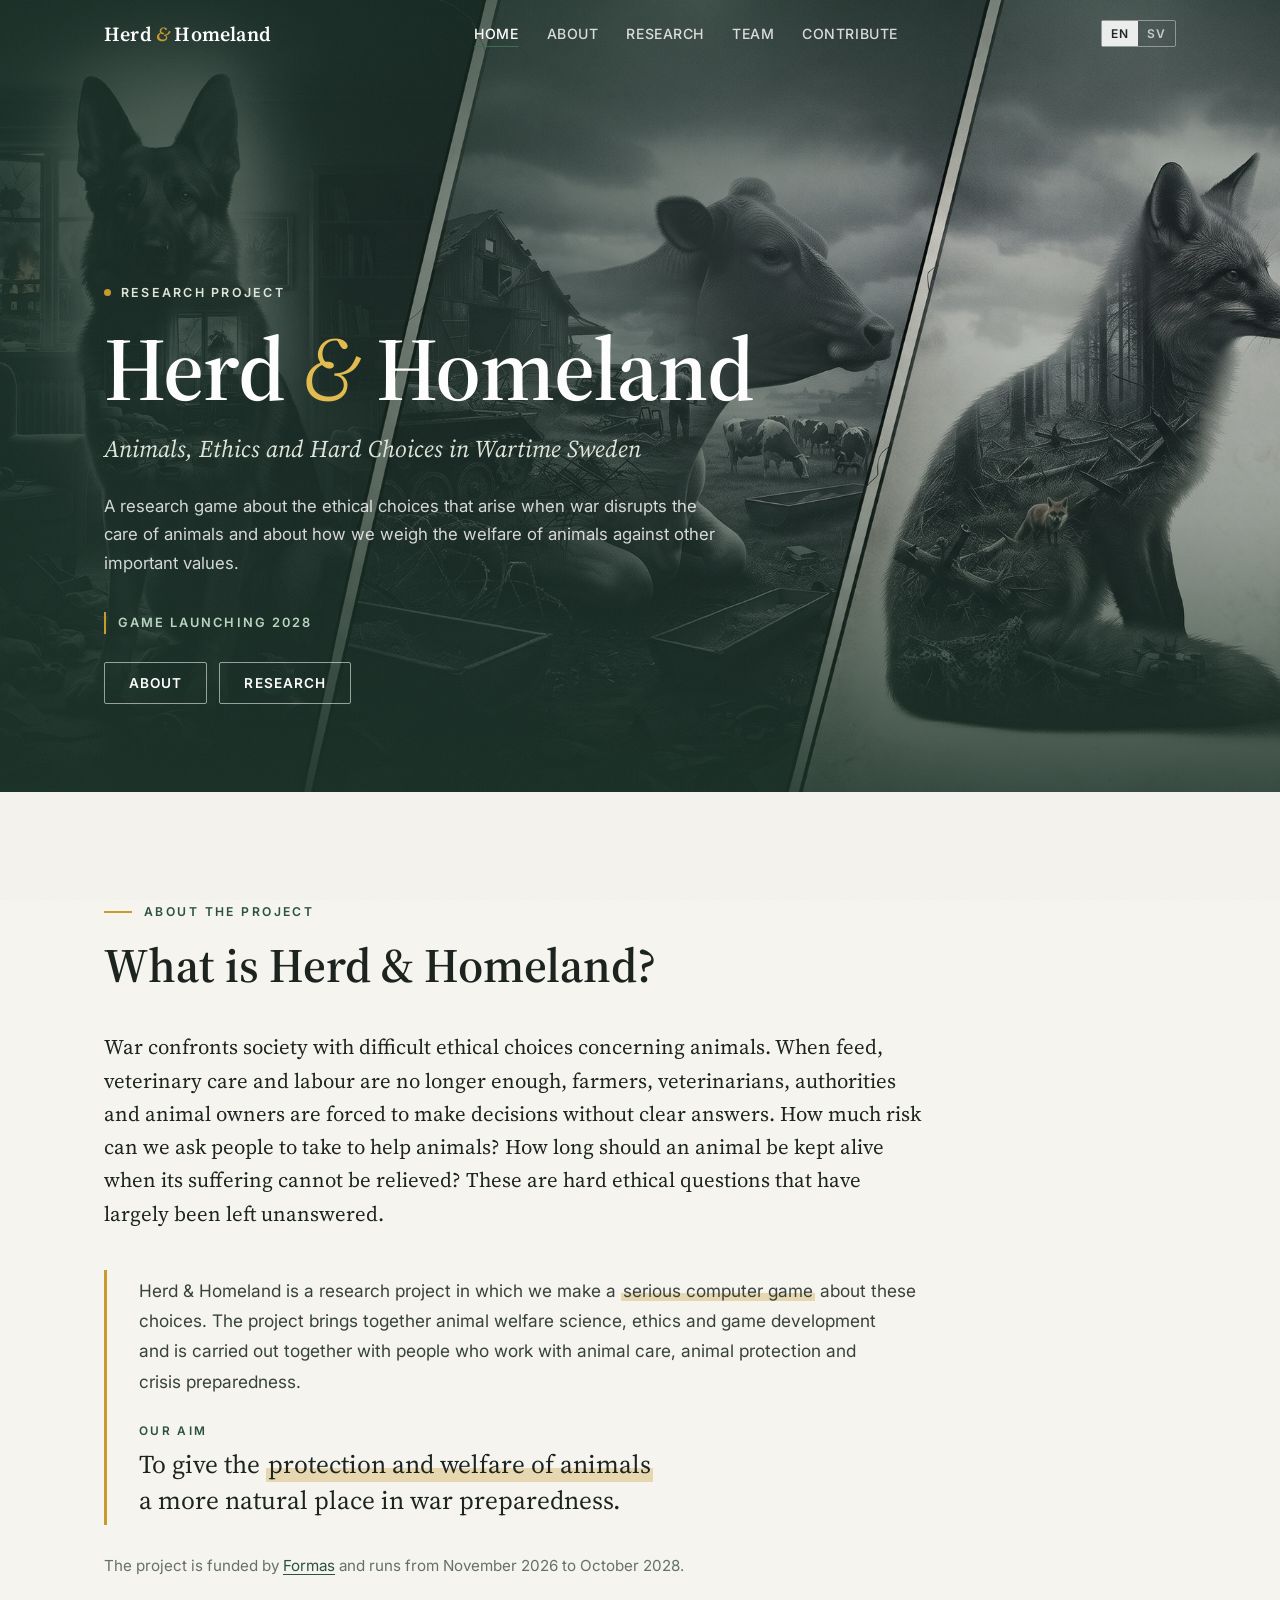
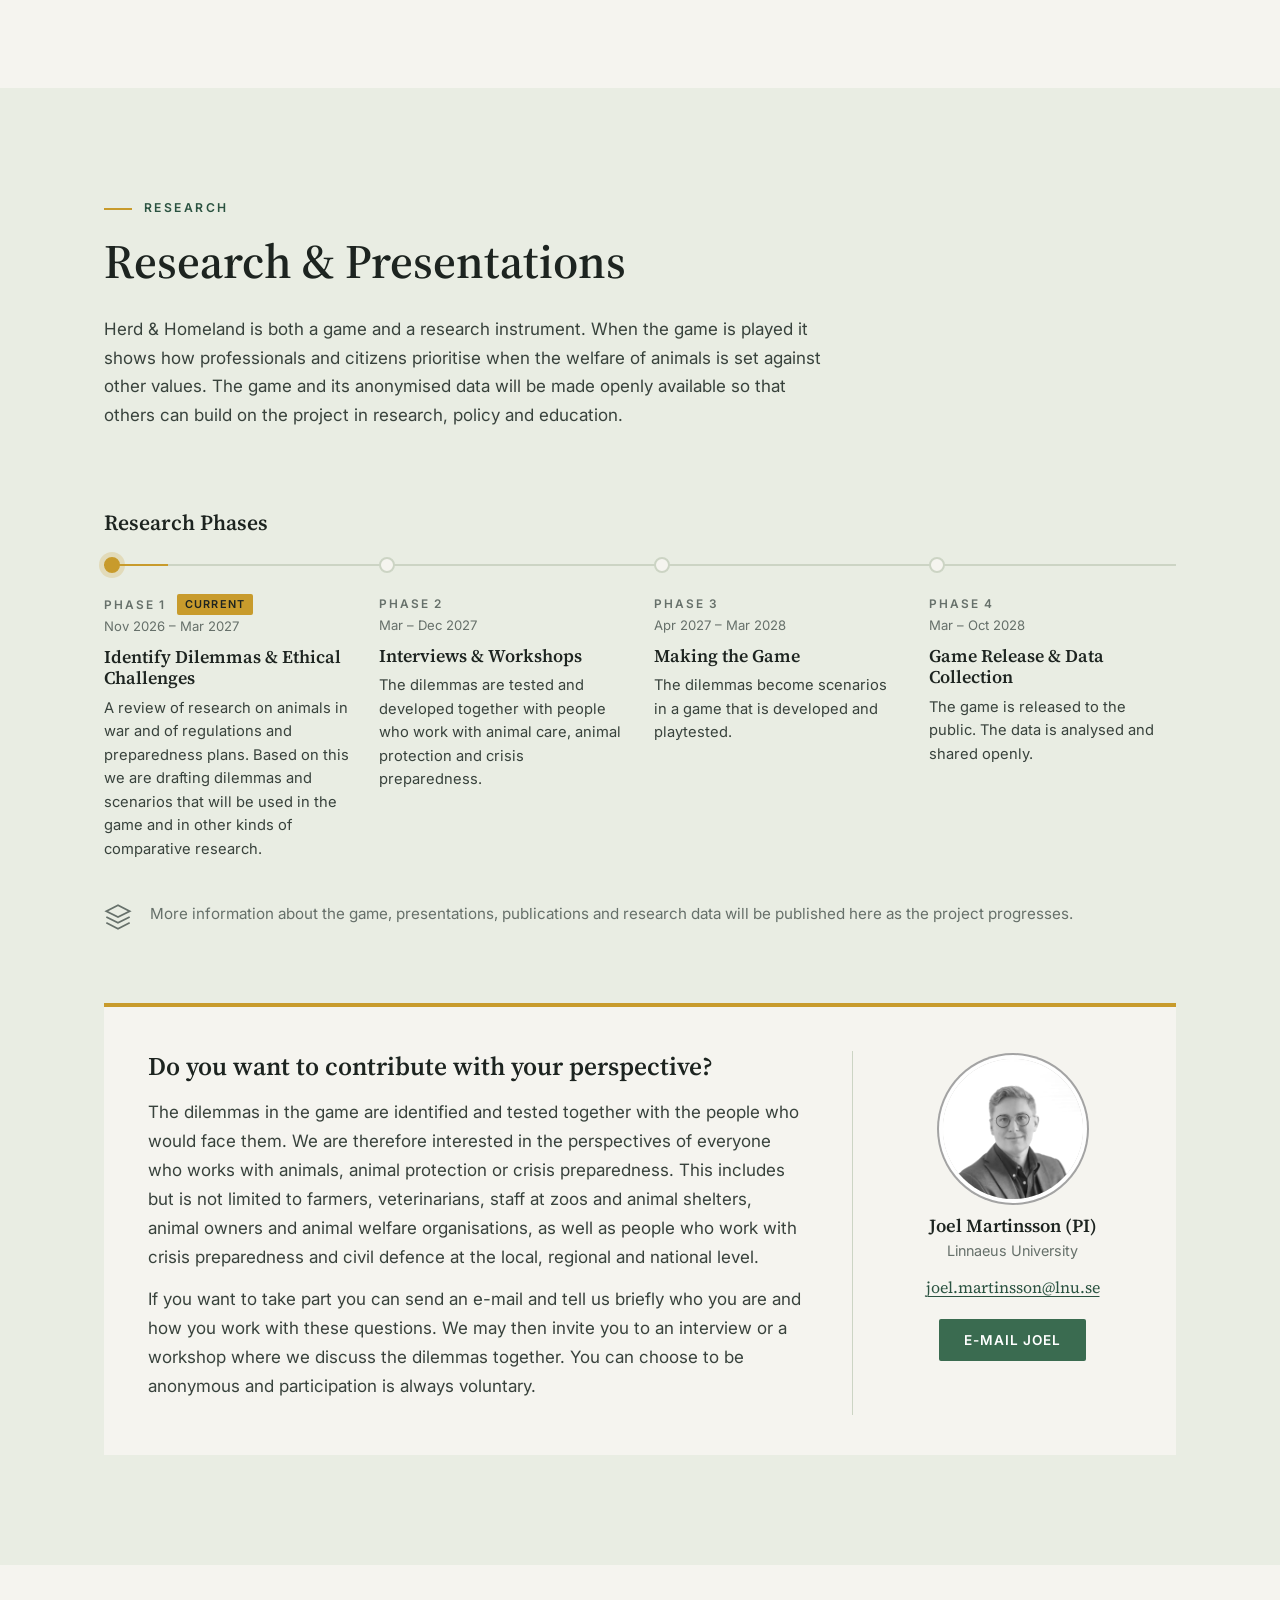
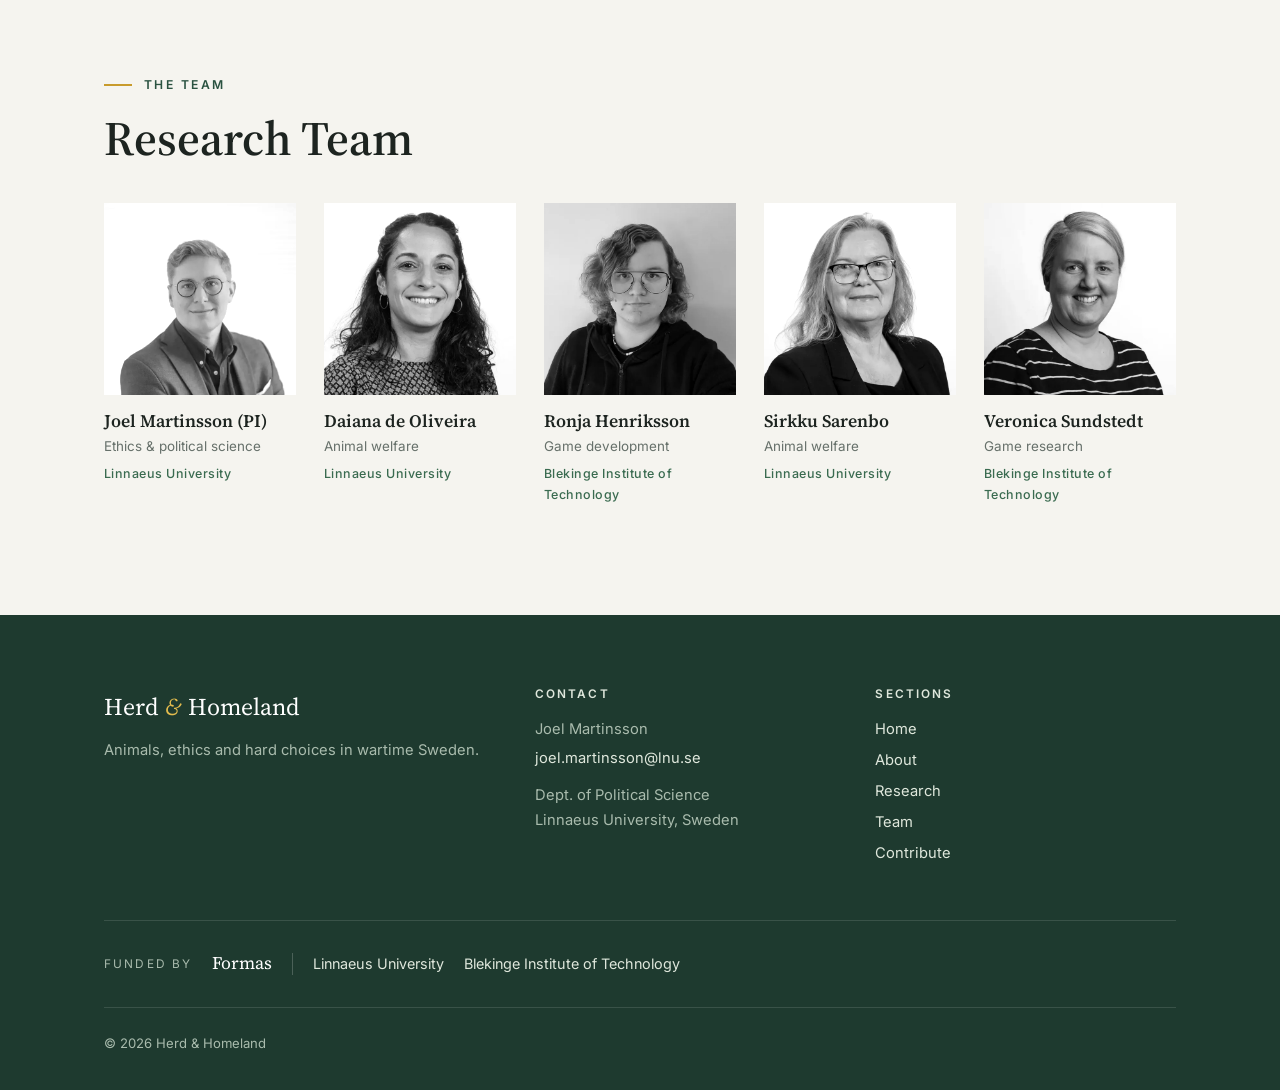
==== commit 93aa3958: "Merge project description with aim in a calmer highlight, expand phase 1 text, broaden list of contr" ====
--- a/index.html
+++ b/index.html
@@ -30,7 +30,7 @@
     <link rel="preconnect" href="https://fonts.googleapis.com">
     <link rel="preconnect" href="https://fonts.gstatic.com" crossorigin>
     <link href="https://fonts.googleapis.com/css2?family=Source+Serif+4:ital,opsz,wght@0,8..60,400;0,8..60,600;1,8..60,400&family=Inter:wght@400;500;600&display=swap" rel="stylesheet">
-    <link rel="stylesheet" href="css/style.css?v=8">
+    <link rel="stylesheet" href="css/style.css?v=9">
     <link rel="icon" type="image/svg+xml" href="images/favicon.svg">
 </head>
 <body>
@@ -91,25 +91,11 @@
             </div>
 
             <div class="key-panel">
-                <p class="key-text" data-en="In Herd &amp;amp; Homeland we make a &lt;mark&gt;serious computer game&lt;/mark&gt; about these choices. Our aim is to give the &lt;mark&gt;protection and welfare of animals&lt;/mark&gt; a more natural place in war preparedness." data-sv="I Herd &amp;amp; Homeland gör vi ett &lt;mark&gt;seriöst datorspel&lt;/mark&gt; om dessa val. Vårt mål är att &lt;mark&gt;djurens skydd och välfärd&lt;/mark&gt; ska få en mer självklar plats i krigsberedskapen.">In Herd &amp; Homeland we make a <mark>serious computer game</mark> about these choices. Our aim is to give the <mark>protection and welfare of animals</mark> a more natural place in war preparedness.</p>
-                <p class="key-sub" data-en="The project brings together animal welfare science, ethics and game development. We work in three steps." data-sv="Projektet förenar djurvälfärdsvetenskap, etik och spelutveckling. Vi arbetar i tre steg.">The project brings together animal welfare science, ethics and game development. We work in three steps.</p>
-                <ol class="key-steps">
-                    <li>
-                        <span class="key-num">1</span>
-                        <h3 data-en="Identify dilemmas &amp;amp; ethical challenges" data-sv="Identifiera dilemman &amp;amp; etiska utmaningar">Identify dilemmas &amp; ethical challenges</h3>
-                        <p data-en="We identify the ethical dilemmas that arise when war disrupts animal care together with those who would face them." data-sv="Vi identifierar de etiska dilemman som uppstår när kriget stör djurhållningen tillsammans med dem som skulle ställas inför dem.">We identify the ethical dilemmas that arise when war disrupts animal care together with those who would face them.</p>
-                    </li>
-                    <li>
-                        <span class="key-num">2</span>
-                        <h3 data-en="Make the game" data-sv="Göra spelet">Make the game</h3>
-                        <p data-en="We make a game in which players weigh different values against each other and make decisions where no option is without cost." data-sv="Vi gör ett spel där spelarna väger olika värden mot varandra och fattar beslut där inget alternativ är utan kostnad.">We make a game in which players weigh different values against each other and make decisions where no option is without cost.</p>
-                    </li>
-                    <li>
-                        <span class="key-num">3</span>
-                        <h3 data-en="Start the conversation" data-sv="Starta samtalet">Start the conversation</h3>
-                        <p data-en="We use the game to show how different people reason and to start a conversation about what we owe animals in war." data-sv="Vi använder spelet för att visa hur olika människor resonerar och för att starta ett samtal om vad vi är skyldiga djuren i krig.">We use the game to show how different people reason and to start a conversation about what we owe animals in war.</p>
-                    </li>
-                </ol>
+                <p class="key-text" data-en="Herd &amp;amp; Homeland is a research project in which we make a &lt;mark&gt;serious computer game&lt;/mark&gt; about these choices. The project brings together animal welfare science, ethics and game development and is carried out together with people who work with animal care, animal protection and crisis preparedness." data-sv="Herd &amp;amp; Homeland är ett forskningsprojekt där vi gör ett &lt;mark&gt;seriöst datorspel&lt;/mark&gt; om dessa val. Projektet förenar djurvälfärdsvetenskap, etik och spelutveckling och genomförs tillsammans med personer som arbetar med djuromsorg, djurskydd och krisberedskap.">Herd &amp; Homeland is a research project in which we make a <mark>serious computer game</mark> about these choices. The project brings together animal welfare science, ethics and game development and is carried out together with people who work with animal care, animal protection and crisis preparedness.</p>
+                <div class="key-aim">
+                    <span class="key-aim-label" data-en="Our aim" data-sv="Vårt mål">Our aim</span>
+                    <p data-en="To give the &lt;mark&gt;protection and welfare of animals&lt;/mark&gt; a more natural place in war preparedness." data-sv="Att &lt;mark&gt;djurens skydd och välfärd&lt;/mark&gt; ska få en mer självklar plats i krigsberedskapen.">To give the <mark>protection and welfare of animals</mark> a more natural place in war preparedness.</p>
+                </div>
             </div>
 
             <p class="funding-note" data-en="The project is funded by &lt;a href='https://formas.se/en/start-page.html' target='_blank' rel='noopener'&gt;Formas&lt;/a&gt; and runs from November 2026 to October 2028." data-sv="Projektet finansieras av &lt;a href='https://formas.se' target='_blank' rel='noopener'&gt;Formas&lt;/a&gt; och pågår från november 2026 till oktober 2028.">The project is funded by <a href="https://formas.se/en/start-page.html" target="_blank" rel="noopener">Formas</a> and runs from November 2026 to October 2028.</p>
@@ -132,7 +118,7 @@
                         <div class="phase-number"><span data-en="Phase 1" data-sv="Fas 1">Phase 1</span> <span class="phase-badge" data-en="Current" data-sv="Pågår">Current</span></div>
                         <div class="phase-time" data-en="Nov 2026 – Mar 2027" data-sv="Nov 2026 – mars 2027">Nov 2026 – Mar 2027</div>
                         <h4 data-en="Identify Dilemmas &amp;amp; Ethical Challenges" data-sv="Identifiera dilemman &amp;amp; etiska utmaningar">Identify Dilemmas &amp; Ethical Challenges</h4>
-                        <p data-en="A review of research on animals in war and of Swedish regulations and preparedness plans." data-sv="En genomgång av forskning om djur i krig samt av svenska regelverk och beredskapsplaner.">A review of research on animals in war and of Swedish regulations and preparedness plans.</p>
+                        <p data-en="A review of research on animals in war and of regulations and preparedness plans. Based on this we are drafting dilemmas and scenarios that will be used in the game and in other kinds of comparative research." data-sv="En genomgång av forskning om djur i krig samt av regelverk och beredskapsplaner. Utifrån den tar vi fram utkast till dilemman och scenarier som ska användas i spelet och i andra slags jämförande forskning.">A review of research on animals in war and of regulations and preparedness plans. Based on this we are drafting dilemmas and scenarios that will be used in the game and in other kinds of comparative research.</p>
                     </div>
                     <div class="phase future">
                         <div class="phase-marker"></div>
@@ -166,7 +152,7 @@
             <div id="contribute" class="contribute">
                 <div class="contribute-text">
                     <h3 data-en="Do you want to contribute with your perspective?" data-sv="Vill du bidra med ditt perspektiv?">Do you want to contribute with your perspective?</h3>
-                    <p data-en="The dilemmas in the game are identified and tested together with the people who would face them. We are therefore interested in the perspectives of everyone who works with animals, animal protection or crisis preparedness. This includes farmers, veterinarians, staff at zoos and animal shelters, animal owners, animal welfare organisations, authorities and civil defence." data-sv="Dilemmana i spelet identifieras och prövas tillsammans med de människor som skulle ställas inför dem. Vi är därför intresserade av perspektiven hos alla som arbetar med djur, djurskydd eller krisberedskap. Det kan vara lantbrukare, veterinärer, personal på djurparker och djurhem, djurägare, djurskyddsorganisationer, myndigheter och civilförsvaret.">The dilemmas in the game are identified and tested together with the people who would face them. We are therefore interested in the perspectives of everyone who works with animals, animal protection or crisis preparedness. This includes farmers, veterinarians, staff at zoos and animal shelters, animal owners, animal welfare organisations, authorities and civil defence.</p>
+                    <p data-en="The dilemmas in the game are identified and tested together with the people who would face them. We are therefore interested in the perspectives of everyone who works with animals, animal protection or crisis preparedness. This includes but is not limited to farmers, veterinarians, staff at zoos and animal shelters, animal owners and animal welfare organisations, as well as people who work with crisis preparedness and civil defence at the local, regional and national level." data-sv="Dilemmana i spelet identifieras och prövas tillsammans med de människor som skulle ställas inför dem. Vi är därför intresserade av perspektiven hos alla som arbetar med djur, djurskydd eller krisberedskap. Det inkluderar men är inte begränsat till lantbrukare, veterinärer, personal på djurparker och djurhem, djurägare och djurskyddsorganisationer samt personer som arbetar med krisberedskap och civilt försvar på lokal, regional och nationell nivå.">The dilemmas in the game are identified and tested together with the people who would face them. We are therefore interested in the perspectives of everyone who works with animals, animal protection or crisis preparedness. This includes but is not limited to farmers, veterinarians, staff at zoos and animal shelters, animal owners and animal welfare organisations, as well as people who work with crisis preparedness and civil defence at the local, regional and national level.</p>
                     <p data-en="If you want to take part you can send an e-mail and tell us briefly who you are and how you work with these questions. We may then invite you to an interview or a workshop where we discuss the dilemmas together. You can choose to be anonymous and participation is always voluntary." data-sv="Om du vill delta kan du skicka ett mejl och kort berätta vem du är och hur du arbetar med dessa frågor. Vi kan sedan bjuda in dig till en intervju eller en workshop där vi diskuterar dilemmana tillsammans. Du kan välja att vara anonym och deltagandet är alltid frivilligt.">If you want to take part you can send an e-mail and tell us briefly who you are and how you work with these questions. We may then invite you to an interview or a workshop where we discuss the dilemmas together. You can choose to be anonymous and participation is always voluntary.</p>
                 </div>
                 <div class="contribute-card">
--- a/css/style.css
+++ b/css/style.css
@@ -928,3 +928,30 @@
 @media (max-width: 600px) {
     .key-panel, .contribute { padding: 32px 20px 28px; }
 }
+
+
+/* v9 — calmer key panel */
+.key-panel {
+    margin-top: 40px;
+    background: transparent;
+    border-top: 0;
+    border-left: 3px solid var(--rust);
+    padding: 6px 0 6px 32px;
+    max-width: 820px;
+}
+.key-text {
+    font-family: var(--sans);
+    font-size: 1.08rem;
+    line-height: 1.75;
+    color: var(--ink-2);
+    margin: 0 0 24px;
+    text-wrap: pretty;
+}
+.key-text mark, .key-aim mark { background: linear-gradient(transparent 60%, rgba(200,155,44,.32) 60%); color: inherit; padding: 0 2px; }
+.key-aim-label {
+    display: block;
+    font-size: .74rem; font-weight: 600; letter-spacing: .2em; text-transform: uppercase;
+    color: var(--accent-dark); margin-bottom: 6px;
+}
+.key-aim p { margin: 0; font-family: var(--serif); font-size: clamp(1.3rem, 2.4vw, 1.6rem); line-height: 1.4; color: var(--ink); text-wrap: balance; }
+@media (max-width: 600px) { .key-panel { padding: 4px 0 4px 18px; } }
